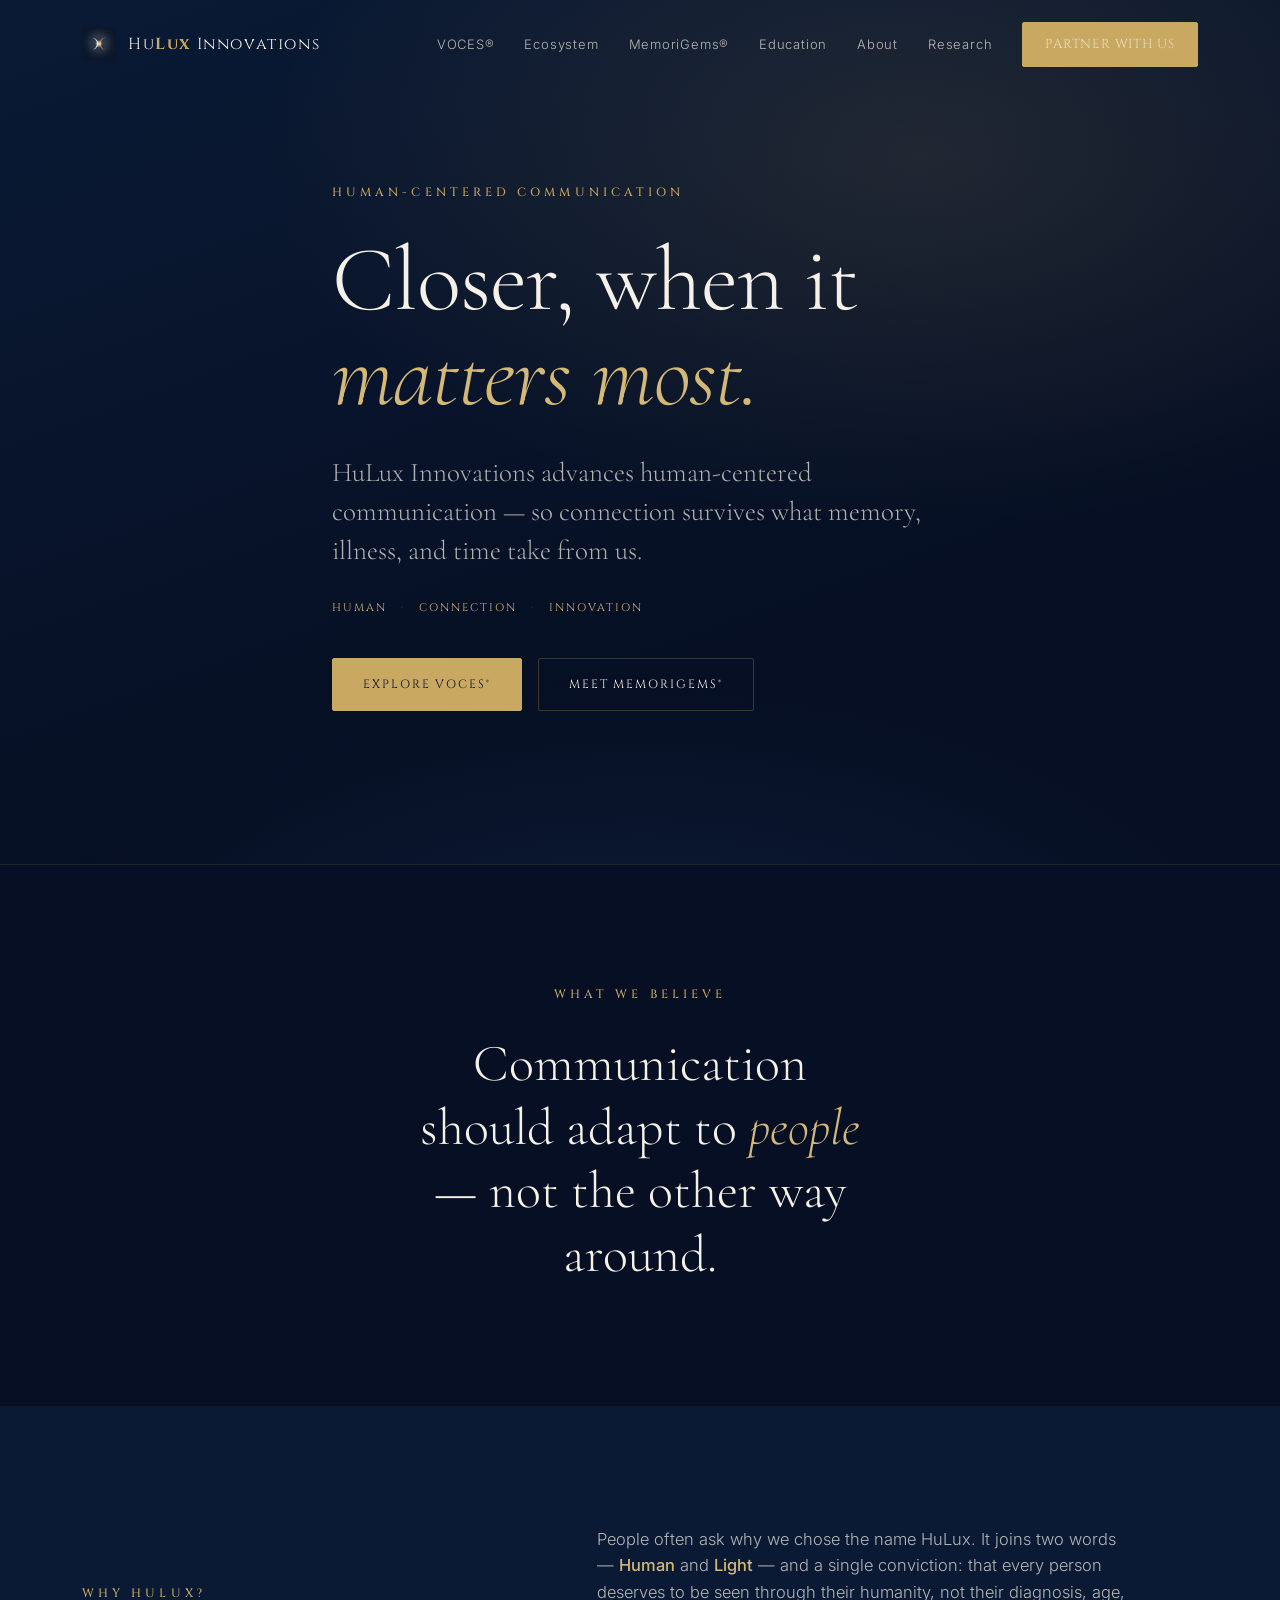
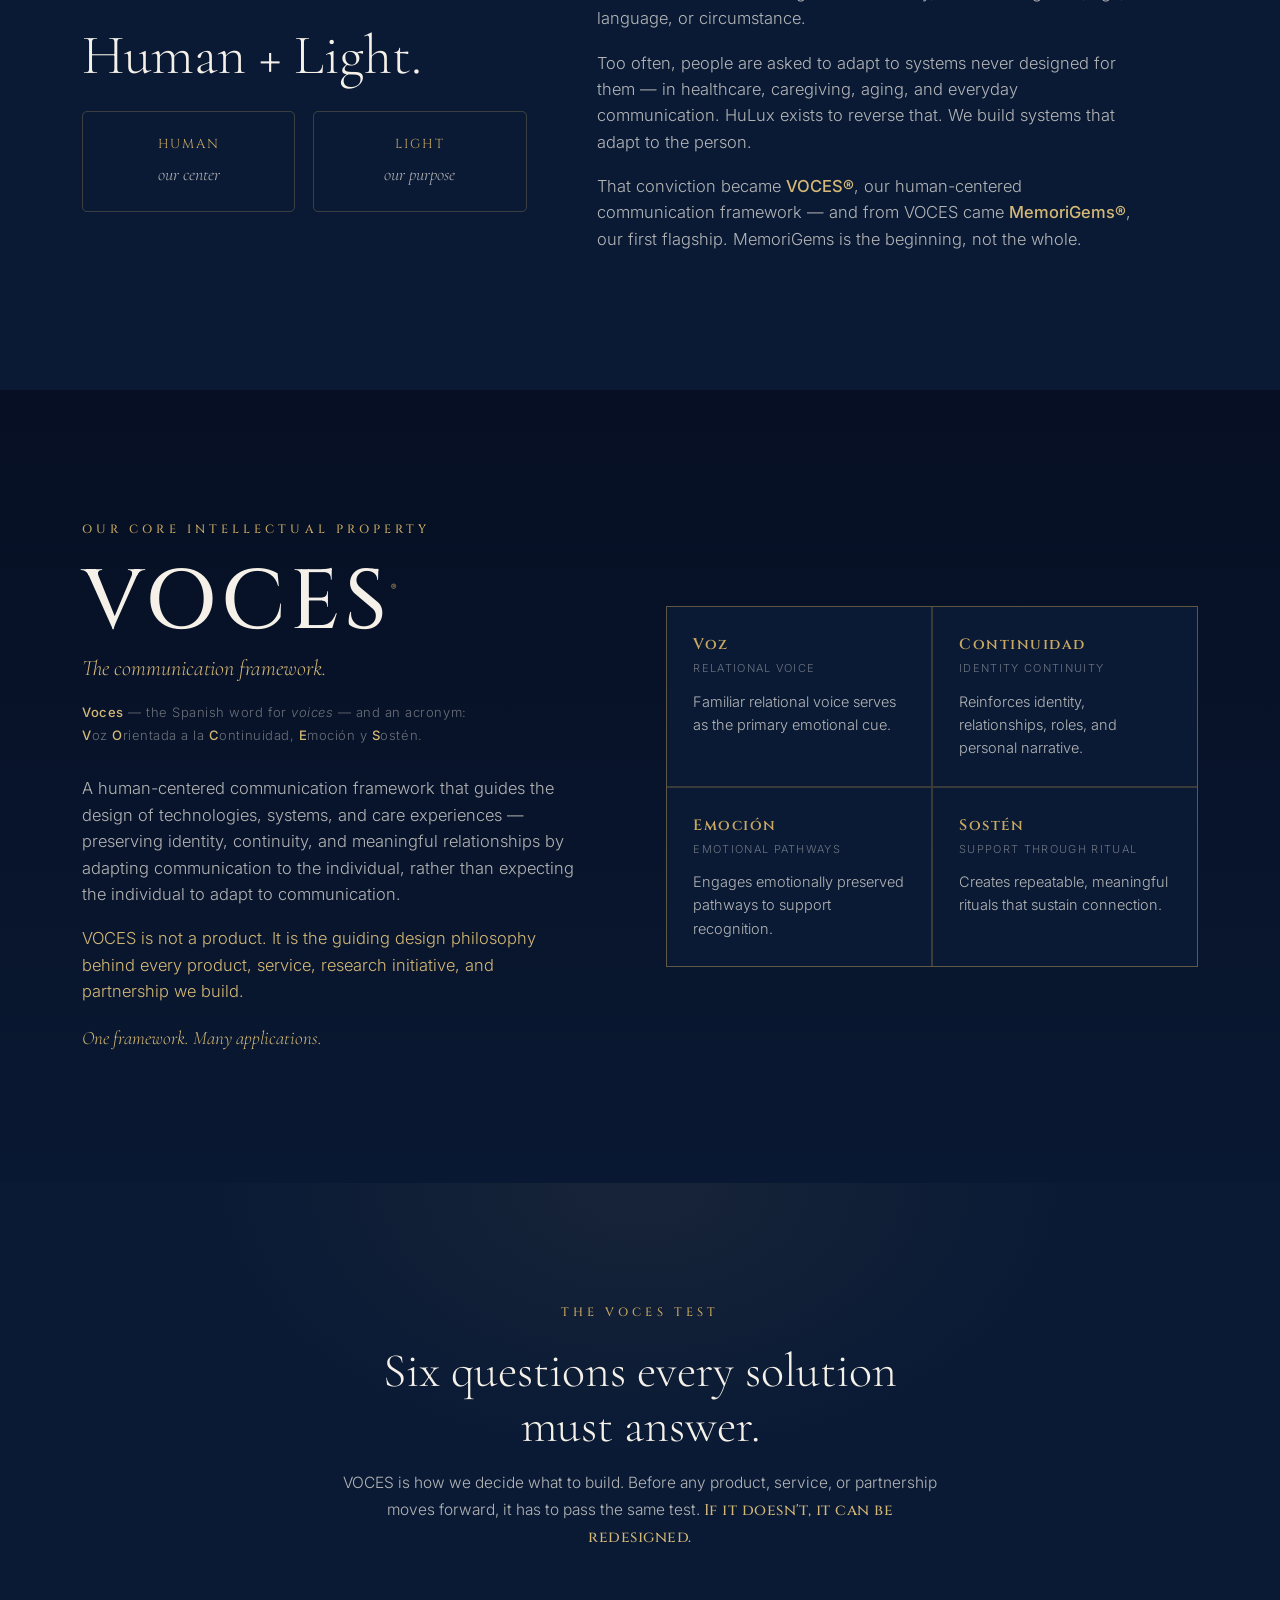
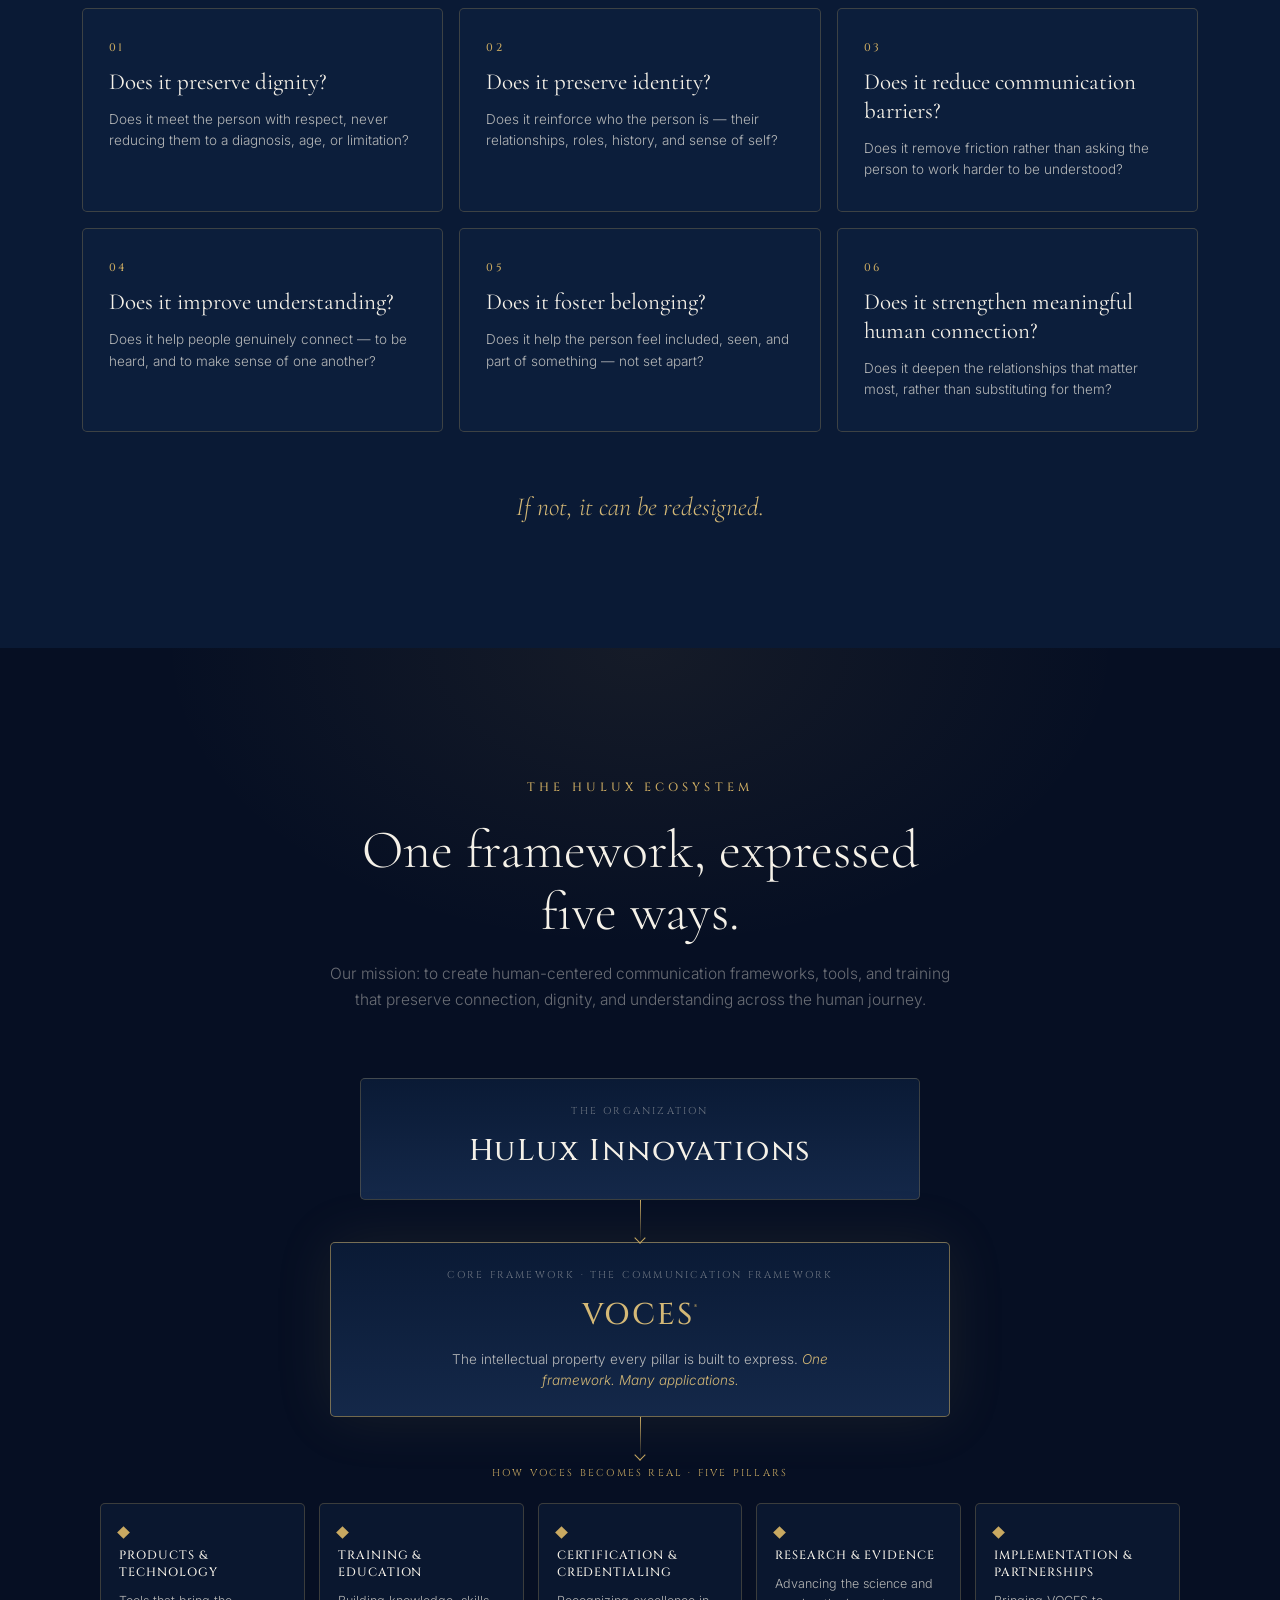
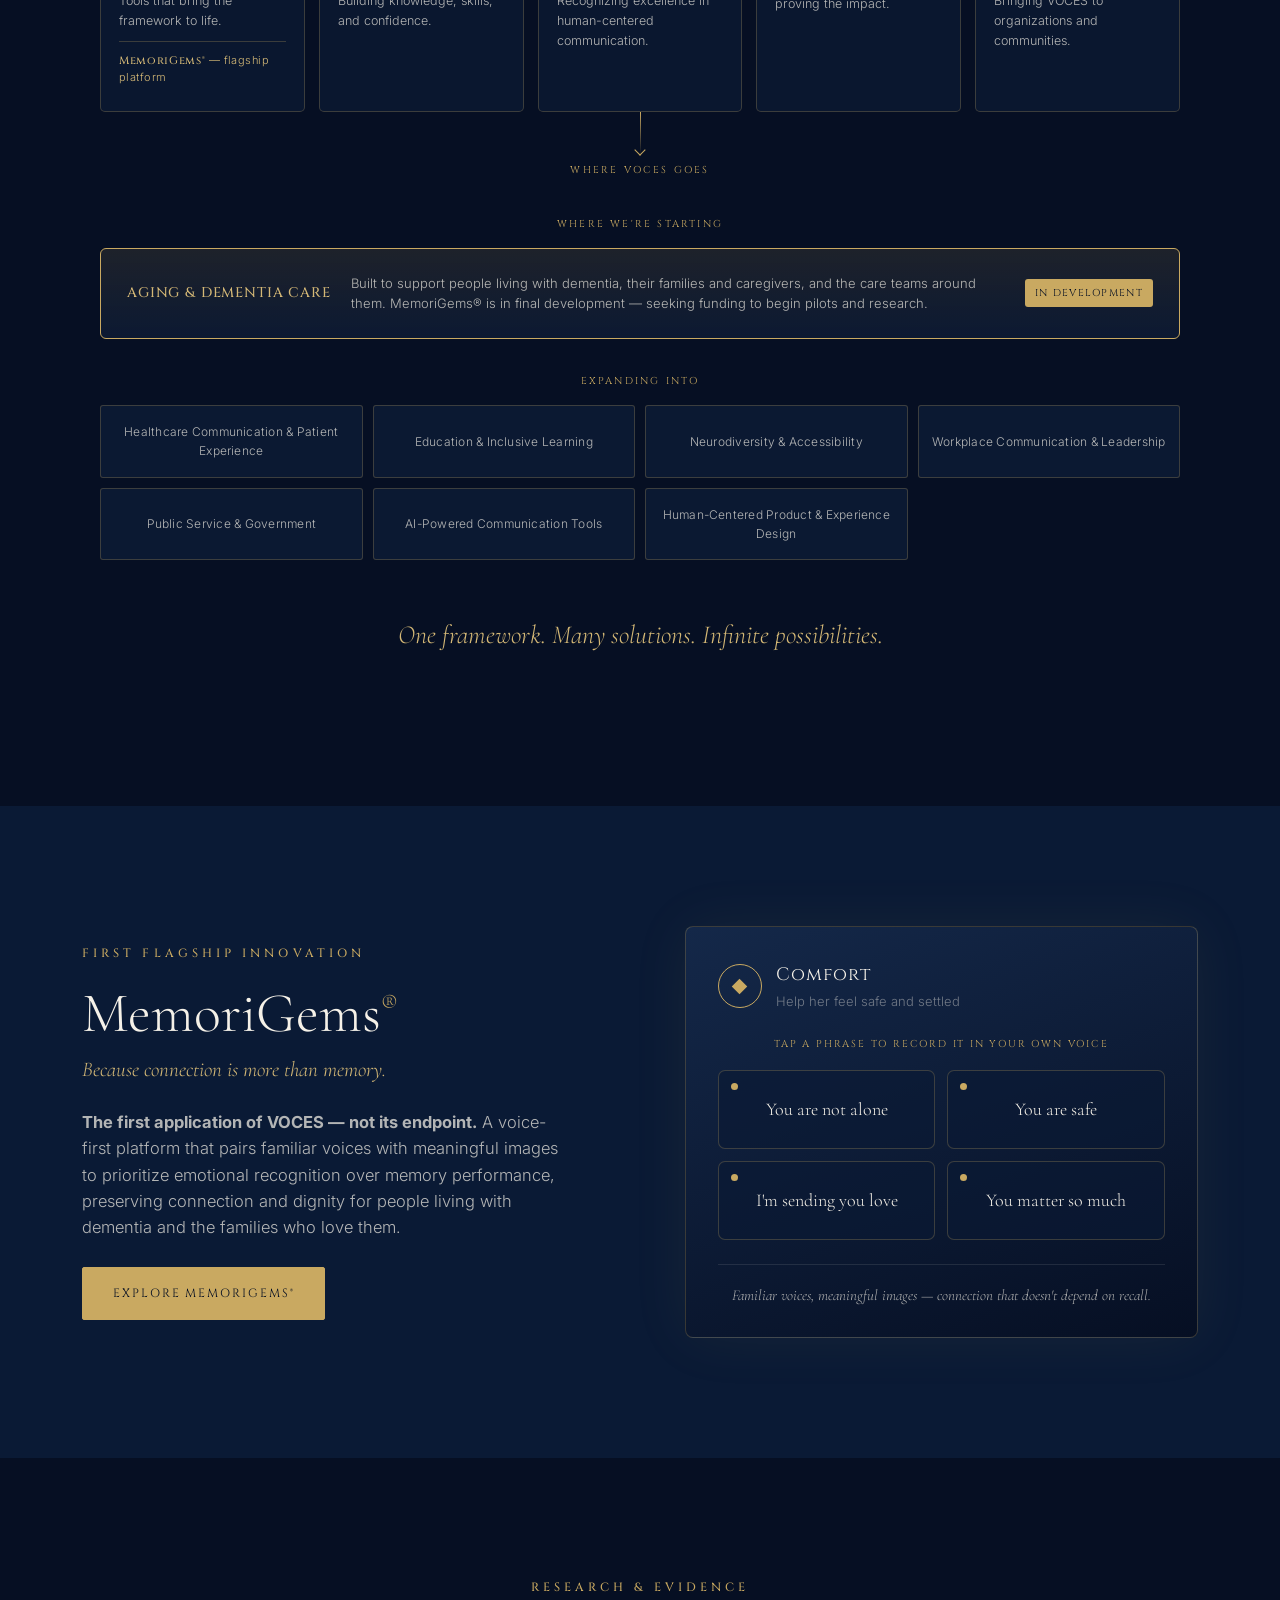
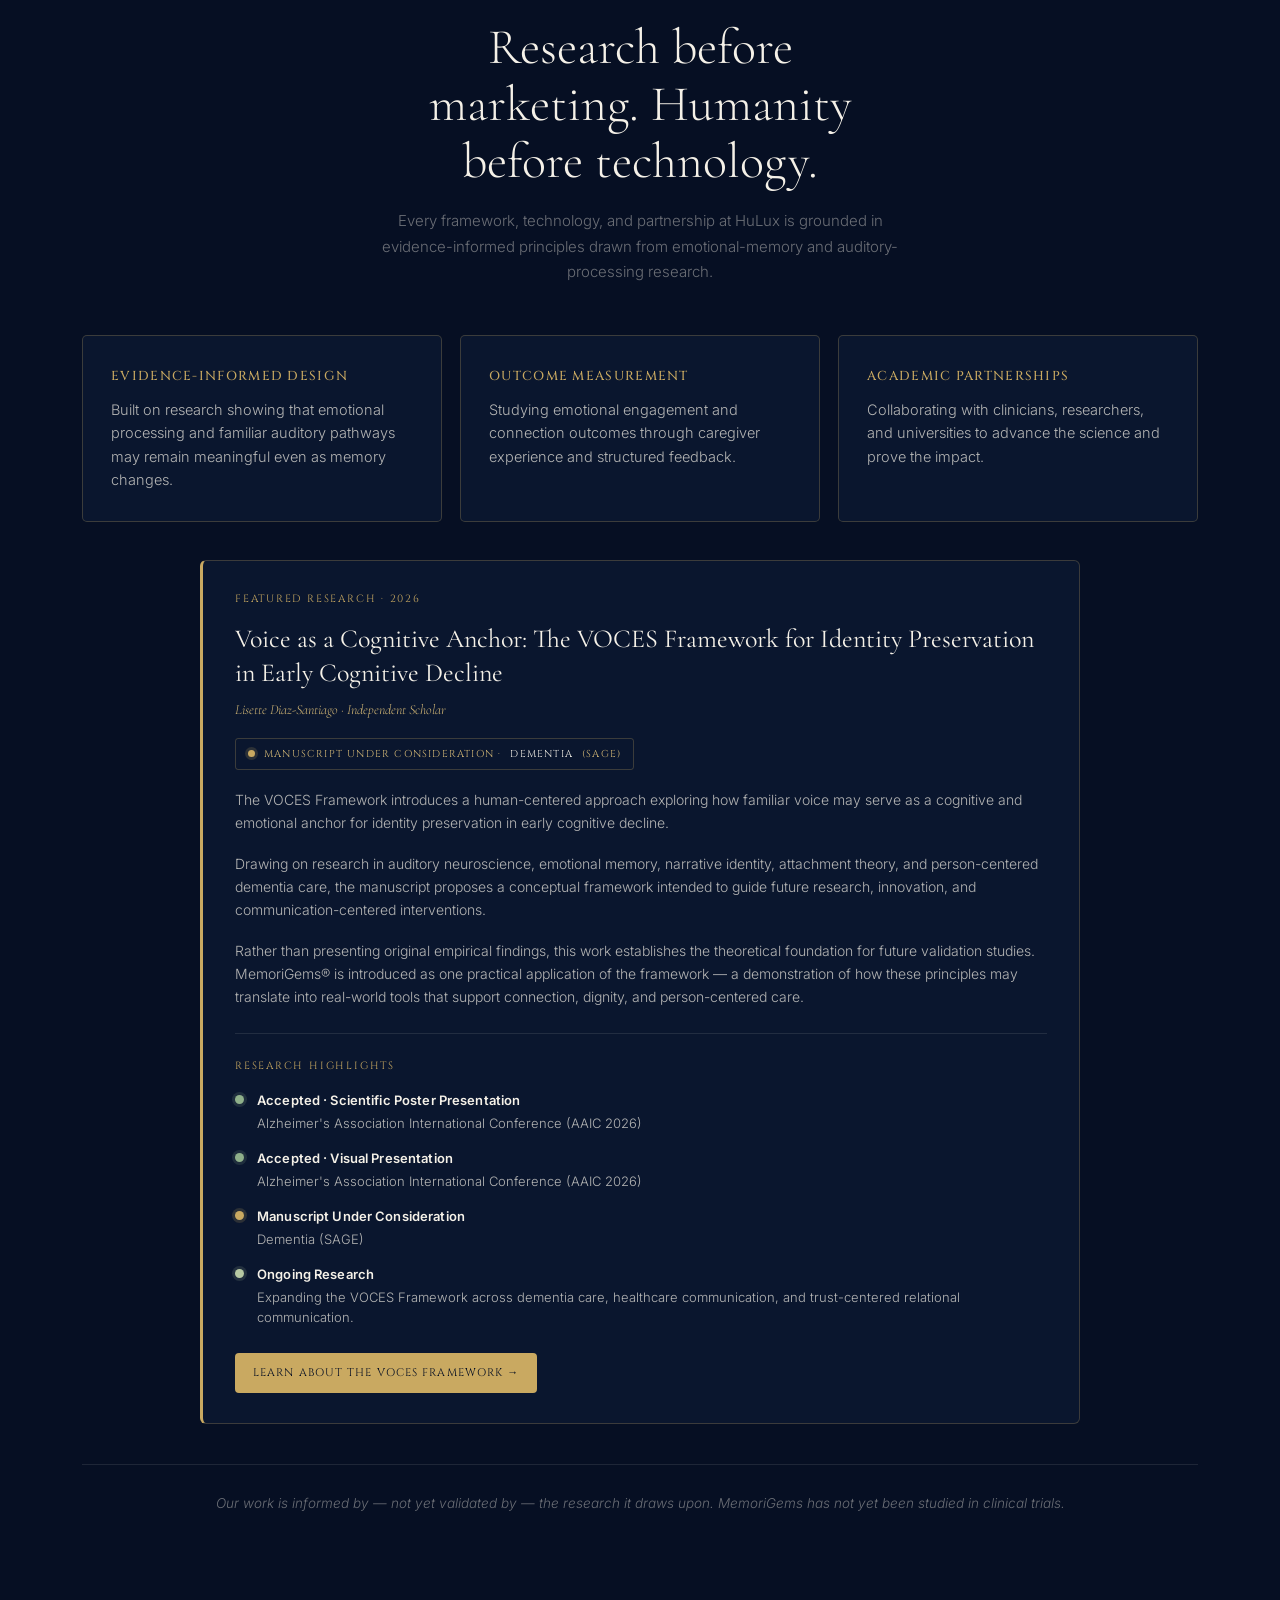
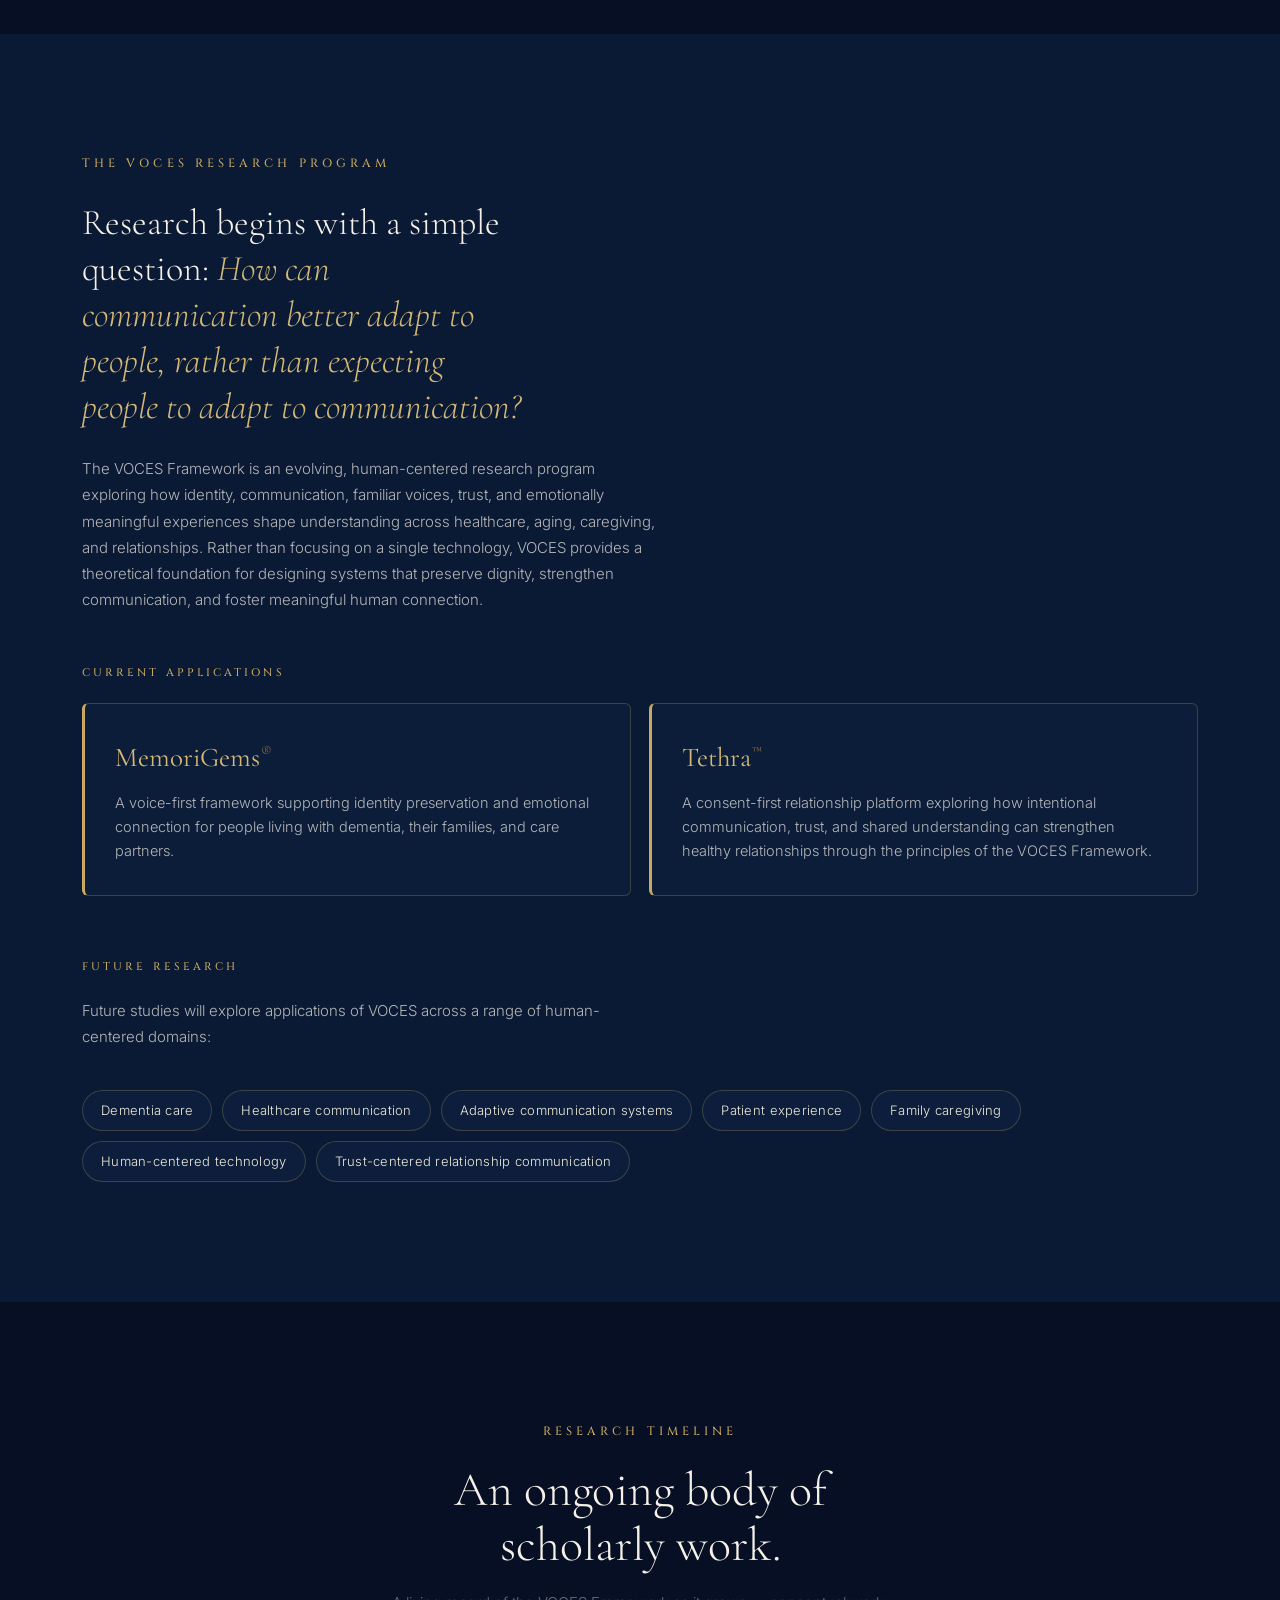
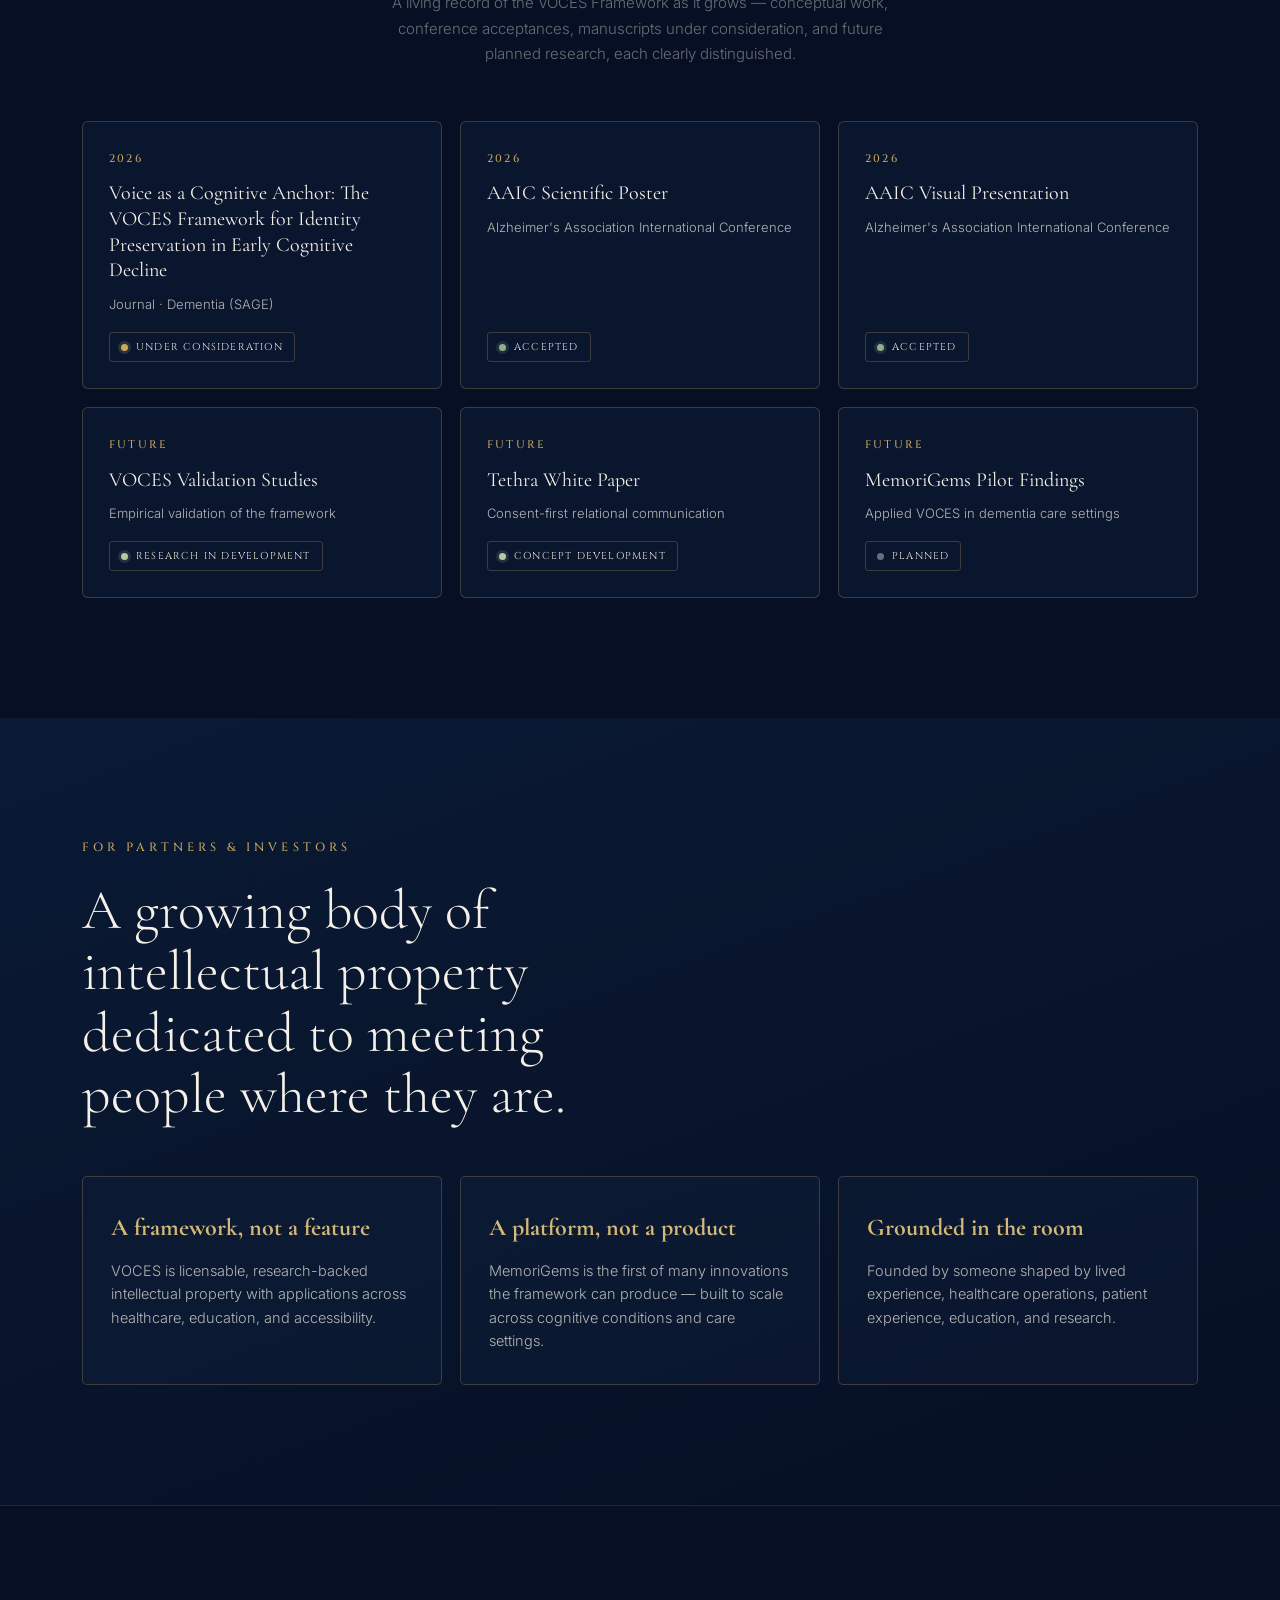
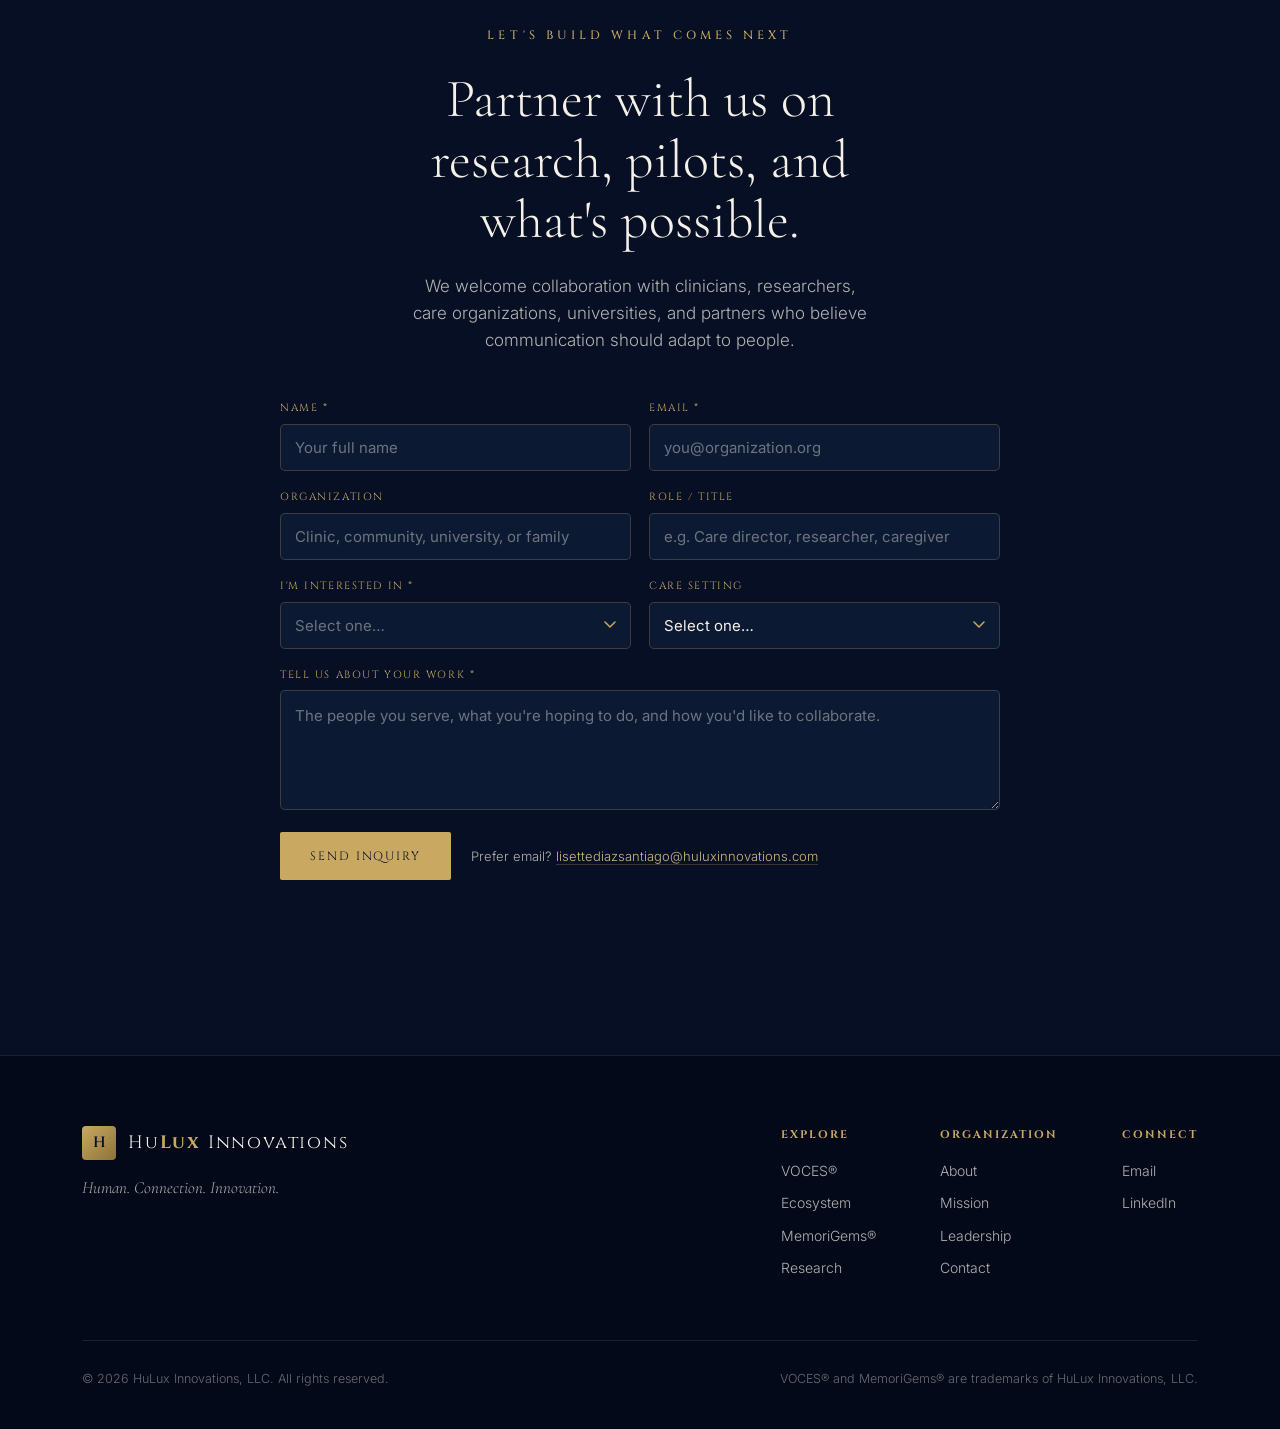
==== public/index.html @ 6e7e8678 "Update index.html" ====
<!DOCTYPE html>
<html lang="en">
<head>
<meta charset="UTF-8">
<meta name="viewport" content="width=device-width, initial-scale=1.0">
<title>HuLux Innovations — Human-Centered Communication</title>
<meta name="description" content="HuLux Innovations is a human-centered innovation company built on one belief: communication should adapt to people, not people to communication. VOCES® is the framework; MemoriGems® is the first application of it.">
<link rel="canonical" href="https://huluxinnovations.com/">
<link rel="icon" type="image/jpeg" href="assets/hulux-mark.jpg">
<meta property="og:type" content="website">
<meta property="og:site_name" content="HuLux Innovations">
<meta property="og:title" content="HuLux Innovations — Human-Centered Communication">
<meta property="og:description" content="A human-centered innovation company. Communication should adapt to people, not people to communication. VOCES® is the framework; MemoriGems® is the first application of it.">
<meta property="og:url" content="https://huluxinnovations.com/">
<meta property="og:image" content="https://huluxinnovations.com/assets/hulux-mark.jpg">
<link rel="preconnect" href="https://fonts.googleapis.com">
<link rel="preconnect" href="https://fonts.gstatic.com" crossorigin>
<link href="https://fonts.googleapis.com/css2?family=Cinzel:wght@400;500;600&family=Cormorant+Garamond:ital,wght@0,300;0,400;0,500;0,600;1,300;1,400&family=Inter:wght@300;400;500&display=swap" rel="stylesheet">
<link rel="stylesheet" href="styles.css">
<script type="application/ld+json">
{
  "@context":"https://schema.org","@type":"Organization","name":"HuLux Innovations",
  "url":"https://huluxinnovations.com/","logo":"https://huluxinnovations.com/assets/hulux-mark.jpg",
  "description":"A human-centered innovation company improving how people experience communication, care, technology, and human connection. Creator of the VOCES framework and MemoriGems.",
  "founder":{"@type":"Person","name":"Lisette Diaz Santiago","jobTitle":"Founder & CEO"},
  "sameAs":["https://www.linkedin.com/company/hulux-innovations/"]
}
</script>
</head>
<body>

<!-- NAV -->
<header class="nav">
  <div class="wrap">
    <a class="brand" href="index.html">
      <img src="assets/hulux-mark.jpg" alt="HuLux Innovations mark" onerror="this.outerHTML='<span class=&quot;bmark&quot;>H</span>'">
      <span class="btext">Hu<b>Lux</b> Innovations</span>
    </a>
    <nav class="nav-links">
      <a href="#voces">VOCES®</a>
      <a href="#ecosystem">Ecosystem</a>
      <a href="memorigems.html">MemoriGems®</a>
      <a href="education.html">Education</a>
      <a href="about.html">About</a>
      <a href="#research">Research</a>
      <a class="btn btn-primary" href="#contact">Partner with us</a>
    </nav>
    <button class="nav-toggle" aria-label="Open menu"><span></span><span></span><span></span></button>
  </div>
</header>
<nav class="mobile-menu">
  <a href="#voces">VOCES®</a>
  <a href="#ecosystem">Ecosystem</a>
  <a href="memorigems.html">MemoriGems®</a>
  <a href="education.html">Education</a>
  <a href="about.html">About</a>
  <a href="#research">Research</a>
  <a class="btn btn-primary" href="#contact">Partner with us</a>
</nav>

<!-- HERO -->
<section class="hero">
  <div class="wrap">
    <span class="eyebrow reveal">Human-Centered Communication</span>
    <h1 class="reveal">Closer, when it <em>matters most.</em></h1>
    <p class="lead reveal">HuLux Innovations advances human-centered communication — so connection survives what memory, illness, and time take from us.</p>
    <div class="pillars3 reveal">Human <span>·</span> Connection <span>·</span> Innovation</div>
    <div class="cta-row reveal">
      <a class="btn btn-primary" href="#voces">Explore VOCES®</a>
      <a class="btn btn-ghost" href="memorigems.html">Meet MemoriGems®</a>
    </div>
  </div>
</section>

<!-- BELIEF -->
<section class="belief">
  <div class="wrap">
    <span class="eyebrow reveal">What We Believe</span>
    <p class="reveal">Communication should adapt to <span>people</span> — not the other way around.</p>
  </div>
</section>

<!-- WHY HULUX -->
<section class="why">
  <div class="wrap">
    <div class="grid">
      <div class="reveal">
        <span class="eyebrow">Why HuLux?</span>
        <h2>Human + Light.</h2>
        <div class="humanlight">
          <div class="hl"><div class="w">Human</div><div class="m">our center</div></div>
          <div class="hl"><div class="w">Light</div><div class="m">our purpose</div></div>
        </div>
      </div>
      <div class="reveal">
        <p>People often ask why we chose the name HuLux. It joins two words — <b>Human</b> and <b>Light</b> — and a single conviction: that every person deserves to be seen through their humanity, not their diagnosis, age, language, or circumstance.</p>
        <p>Too often, people are asked to adapt to systems never designed for them — in healthcare, caregiving, aging, and everyday communication. HuLux exists to reverse that. We build systems that adapt to the person.</p>
        <p>That conviction became <b>VOCES®</b>, our human-centered communication framework — and from VOCES came <b>MemoriGems®</b>, our first flagship. MemoriGems is the beginning, not the whole.</p>
      </div>
    </div>
  </div>
</section>

<!-- VOCES -->
<section class="voces" id="voces">
  <div class="wrap">
    <div class="grid">
      <div>
        <span class="eyebrow reveal">Our Core Intellectual Property</span>
        <h2 class="reveal">VOCES<sup>®</sup></h2>
        <p class="sub reveal">The communication framework.</p>
        <p class="mean reveal"><b>Voces</b> — the Spanish word for <i>voices</i> — and an acronym:<br><b>V</b>oz <b>O</b>rientada a la <b>C</b>ontinuidad, <b>E</b>moción y <b>S</b>ostén.</p>
        <p class="body reveal">A human-centered communication framework that guides the design of technologies, systems, and care experiences — preserving identity, continuity, and meaningful relationships by adapting communication to the individual, rather than expecting the individual to adapt to communication.</p>
        <p class="body reveal" style="color:var(--gold-warm)">VOCES is not a product. It is the guiding design philosophy behind every product, service, research initiative, and partnership we build.</p>
        <p class="tag reveal">One framework. Many applications.</p>
      </div>
      <div class="pillars reveal">
        <div class="pillar"><div class="es">Voz</div><div class="en">Relational Voice</div><p>Familiar relational voice serves as the primary emotional cue.</p></div>
        <div class="pillar"><div class="es">Continuidad</div><div class="en">Identity Continuity</div><p>Reinforces identity, relationships, roles, and personal narrative.</p></div>
        <div class="pillar"><div class="es">Emoción</div><div class="en">Emotional Pathways</div><p>Engages emotionally preserved pathways to support recognition.</p></div>
        <div class="pillar"><div class="es">Sostén</div><div class="en">Support Through Ritual</div><p>Creates repeatable, meaningful rituals that sustain connection.</p></div>
      </div>
    </div>
  </div>
</section>

<!-- VOCES TEST -->
<section class="vtest">
  <div class="wrap">
    <span class="eyebrow reveal">The VOCES Test</span>
    <h2 class="reveal">Six questions every solution must answer.</h2>
    <p class="intro reveal">VOCES is how we decide what to build. Before any product, service, or partnership moves forward, it has to pass the same test. <b>If it doesn't, it can be redesigned.</b></p>
    <div class="vtest-grid">
      <div class="vtest-card reveal"><span class="q">01</span><h3>Does it preserve dignity?</h3><p>Does it meet the person with respect, never reducing them to a diagnosis, age, or limitation?</p></div>
      <div class="vtest-card reveal"><span class="q">02</span><h3>Does it preserve identity?</h3><p>Does it reinforce who the person is — their relationships, roles, history, and sense of self?</p></div>
      <div class="vtest-card reveal"><span class="q">03</span><h3>Does it reduce communication barriers?</h3><p>Does it remove friction rather than asking the person to work harder to be understood?</p></div>
      <div class="vtest-card reveal"><span class="q">04</span><h3>Does it improve understanding?</h3><p>Does it help people genuinely connect — to be heard, and to make sense of one another?</p></div>
      <div class="vtest-card reveal"><span class="q">05</span><h3>Does it foster belonging?</h3><p>Does it help the person feel included, seen, and part of something — not set apart?</p></div>
      <div class="vtest-card reveal"><span class="q">06</span><h3>Does it strengthen meaningful human connection?</h3><p>Does it deepen the relationships that matter most, rather than substituting for them?</p></div>
    </div>
    <div class="vtest-foot reveal">If not, it can be redesigned.</div>
  </div>
</section>

<!-- ECOSYSTEM -->
<section class="eco" id="ecosystem">
  <div class="wrap">
    <div class="head">
      <span class="eyebrow reveal">The HuLux Ecosystem</span>
      <h2 class="reveal">One framework, expressed five ways.</h2>
      <p class="mission reveal">Our mission: to create human-centered communication frameworks, tools, and training that preserve connection, dignity, and understanding across the human journey.</p>
    </div>
    <div class="flow">
      <div class="node org reveal"><span class="kicker">The Organization</span><span class="name">HuLux Innovations</span></div>
      <div class="connector reveal"></div>
      <div class="node framework reveal">
        <span class="kicker">Core Framework · The Communication Framework</span>
        <span class="name">VOCES<sup>®</sup></span>
        <p class="desc">The intellectual property every pillar is built to express. <i>One framework. Many applications.</i></p>
      </div>
      <div class="connector reveal"></div>
      <div class="branch-label reveal">How VOCES becomes real · five pillars</div>
      <div class="pillars5 reveal">
        <div class="pcard"><div class="diamond"></div><h3>Products &amp; Technology</h3><p>Tools that bring the framework to life.</p><div class="flag"><b>MemoriGems®</b> — flagship platform</div></div>
        <div class="pcard"><div class="diamond"></div><h3>Training &amp; Education</h3><p>Building knowledge, skills, and confidence.</p></div>
        <div class="pcard"><div class="diamond"></div><h3>Certification &amp; Credentialing</h3><p>Recognizing excellence in human-centered communication.</p></div>
        <div class="pcard"><div class="diamond"></div><h3>Research &amp; Evidence</h3><p>Advancing the science and proving the impact.</p></div>
        <div class="pcard"><div class="diamond"></div><h3>Implementation &amp; Partnerships</h3><p>Bringing VOCES to organizations and communities.</p></div>
      </div>
      <div class="connector reveal"></div>
      <div class="reach reveal">
        <div class="branch-label">Where VOCES goes</div>
        <div class="reach-band">
          <div class="branch-label">Where we're starting</div>
          <div class="reach-active">
            <span class="ra-name">Aging &amp; Dementia Care</span>
            <span class="ra-people">Built to support people living with dementia, their families and caregivers, and the care teams around them. MemoriGems® is in final development — seeking funding to begin pilots and research.</span>
            <span class="ra-tag">In development</span>
          </div>
        </div>
        <div class="reach-band">
          <div class="branch-label">Expanding into</div>
          <div class="reach-chips">
            <div class="chip">Healthcare Communication &amp; Patient Experience</div>
            <div class="chip">Education &amp; Inclusive Learning</div>
            <div class="chip">Neurodiversity &amp; Accessibility</div>
            <div class="chip">Workplace Communication &amp; Leadership</div>
            <div class="chip">Public Service &amp; Government</div>
            <div class="chip">AI-Powered Communication Tools</div>
            <div class="chip">Human-Centered Product &amp; Experience Design</div>
          </div>
        </div>
      </div>
      <div class="eco-foot reveal">One framework. Many solutions. Infinite possibilities.</div>
    </div>
  </div>
</section>

<!-- FLAGSHIP -->
<section class="flagship">
  <div class="wrap">
    <div class="grid">
      <div class="reveal">
        <span class="eyebrow">First Flagship Innovation</span>
        <h2>MemoriGems<sup style="font-size:.4em;color:var(--gold)">®</sup></h2>
        <p class="tagline">Because connection is more than memory.</p>
        <p><b>The first application of VOCES — not its endpoint.</b> A voice-first platform that pairs familiar voices with meaningful images to prioritize emotional recognition over memory performance, preserving connection and dignity for people living with dementia and the families who love them.</p>
        <div class="cta-row"><a class="btn btn-primary" href="memorigems.html">Explore MemoriGems®</a></div>
      </div>
      <div class="gem-card reveal" role="img" aria-label="A MemoriGems voice card titled Comfort, with tappable phrases to record in your own voice.">
        <div class="gem-top">
          <span class="gem-icon"></span>
          <div>
            <div class="gem-title">Comfort</div>
            <div class="gem-sub">Help her feel safe and settled</div>
          </div>
        </div>
        <div class="gem-label">Tap a phrase to record it in your own voice</div>
        <div class="gem-grid">
          <span class="phrase"><span class="rec"></span>You are not alone</span>
          <span class="phrase"><span class="rec"></span>You are safe</span>
          <span class="phrase"><span class="rec"></span>I'm sending you love</span>
          <span class="phrase"><span class="rec"></span>You matter so much</span>
        </div>
        <div class="gem-foot">Familiar voices, meaningful images — connection that doesn't depend on recall.</div>
      </div>
    </div>
  </div>
</section>

<!-- RESEARCH -->
<section class="research" id="research">
  <div class="wrap">
    <span class="eyebrow reveal">Research &amp; Evidence</span>
    <h2 class="reveal">Research before marketing. Humanity before technology.</h2>
    <p class="note reveal">Every framework, technology, and partnership at HuLux is grounded in evidence-informed principles drawn from emotional-memory and auditory-processing research.</p>
    <div class="r-grid">
      <div class="r-card reveal"><h3>Evidence-Informed Design</h3><p>Built on research showing that emotional processing and familiar auditory pathways may remain meaningful even as memory changes.</p></div>
      <div class="r-card reveal"><h3>Outcome Measurement</h3><p>Studying emotional engagement and connection outcomes through caregiver experience and structured feedback.</p></div>
      <div class="r-card reveal"><h3>Academic Partnerships</h3><p>Collaborating with clinicians, researchers, and universities to advance the science and prove the impact.</p></div>
    </div>
    <div class="pub reveal">
      <span class="pub-eyebrow">Featured Research · 2026</span>
      <h3>Voice as a Cognitive Anchor: The VOCES Framework for Identity Preservation in Early Cognitive Decline</h3>
      <div class="meta">Lisette Diaz-Santiago · Independent Scholar</div>
      <div class="pub-status st-review"><span class="dot"></span>Manuscript Under Consideration · <em style="font-style:normal;color:var(--cream)">Dementia</em> (SAGE)</div>
      <p>The VOCES Framework introduces a human-centered approach exploring how familiar voice may serve as a cognitive and emotional anchor for identity preservation in early cognitive decline.</p>
      <p>Drawing on research in auditory neuroscience, emotional memory, narrative identity, attachment theory, and person-centered dementia care, the manuscript proposes a conceptual framework intended to guide future research, innovation, and communication-centered interventions.</p>
      <p>Rather than presenting original empirical findings, this work establishes the theoretical foundation for future validation studies. MemoriGems® is introduced as one practical application of the framework — a demonstration of how these principles may translate into real-world tools that support connection, dignity, and person-centered care.</p>

      <div class="highlights">
        <span class="hl-title">Research Highlights</span>
        <ul class="hl-list">
          <li class="hl-item st-done"><span class="hl-mark"></span><div><strong>Accepted · Scientific Poster Presentation</strong><span>Alzheimer's Association International Conference (AAIC 2026)</span></div></li>
          <li class="hl-item st-done"><span class="hl-mark"></span><div><strong>Accepted · Visual Presentation</strong><span>Alzheimer's Association International Conference (AAIC 2026)</span></div></li>
          <li class="hl-item st-review"><span class="hl-mark"></span><div><strong>Manuscript Under Consideration</strong><span>Dementia (SAGE)</span></div></li>
          <li class="hl-item st-grow"><span class="hl-mark"></span><div><strong>Ongoing Research</strong><span>Expanding the VOCES Framework across dementia care, healthcare communication, and trust-centered relational communication.</span></div></li>
        </ul>
      </div>

      <a class="pub-link" href="#voces-program">Learn about the VOCES Framework →</a>
    </div>
    <p class="honesty reveal">Our work is informed by — not yet validated by — the research it draws upon. MemoriGems has not yet been studied in clinical trials.</p>
  </div>
</section>

<!-- VOCES RESEARCH PROGRAM -->
<section class="program" id="voces-program">
  <div class="wrap">
    <span class="eyebrow reveal">The VOCES Research Program</span>
    <p class="program-q reveal">Research begins with a simple question: <em>How can communication better adapt to people, rather than expecting people to adapt to communication?</em></p>
    <p class="program-lede reveal">The VOCES Framework is an evolving, human-centered research program exploring how identity, communication, familiar voices, trust, and emotionally meaningful experiences shape understanding across healthcare, aging, caregiving, and relationships. Rather than focusing on a single technology, VOCES provides a theoretical foundation for designing systems that preserve dignity, strengthen communication, and foster meaningful human connection.</p>

    <span class="sub-eyebrow reveal">Current Applications</span>
    <div class="app-grid">
      <div class="app-card reveal">
        <h3>MemoriGems<span class="reg">®</span></h3>
        <p>A voice-first framework supporting identity preservation and emotional connection for people living with dementia, their families, and care partners.</p>
      </div>
      <div class="app-card reveal">
        <h3>Tethra<span class="reg">™</span></h3>
        <p>A consent-first relationship platform exploring how intentional communication, trust, and shared understanding can strengthen healthy relationships through the principles of the VOCES Framework.</p>
      </div>
    </div>

    <span class="sub-eyebrow reveal">Future Research</span>
    <p class="program-lede reveal">Future studies will explore applications of VOCES across a range of human-centered domains:</p>
    <ul class="tag-list reveal">
      <li>Dementia care</li>
      <li>Healthcare communication</li>
      <li>Adaptive communication systems</li>
      <li>Patient experience</li>
      <li>Family caregiving</li>
      <li>Human-centered technology</li>
      <li>Trust-centered relationship communication</li>
    </ul>
  </div>
</section>

<!-- RESEARCH TIMELINE -->
<section class="timeline" id="timeline">
  <div class="wrap">
    <span class="eyebrow reveal">Research Timeline</span>
    <h2 class="reveal">An ongoing body of scholarly work.</h2>
    <p class="note reveal">A living record of the VOCES Framework as it grows — conceptual work, conference acceptances, manuscripts under consideration, and future planned research, each clearly distinguished.</p>
    <div class="tl-grid">
      <div class="tl-card reveal">
        <span class="tl-year">2026</span>
        <h3>Voice as a Cognitive Anchor: The VOCES Framework for Identity Preservation in Early Cognitive Decline</h3>
        <div class="tl-meta">Journal · Dementia (SAGE)</div>
        <div class="tl-status st-review"><span class="tl-dot"></span>Under Consideration</div>
      </div>
      <div class="tl-card reveal">
        <span class="tl-year">2026</span>
        <h3>AAIC Scientific Poster</h3>
        <div class="tl-meta">Alzheimer's Association International Conference</div>
        <div class="tl-status st-done"><span class="tl-dot"></span>Accepted</div>
      </div>
      <div class="tl-card reveal">
        <span class="tl-year">2026</span>
        <h3>AAIC Visual Presentation</h3>
        <div class="tl-meta">Alzheimer's Association International Conference</div>
        <div class="tl-status st-done"><span class="tl-dot"></span>Accepted</div>
      </div>
      <div class="tl-card reveal">
        <span class="tl-year">Future</span>
        <h3>VOCES Validation Studies</h3>
        <div class="tl-meta">Empirical validation of the framework</div>
        <div class="tl-status st-grow"><span class="tl-dot"></span>Research in Development</div>
      </div>
      <div class="tl-card reveal">
        <span class="tl-year">Future</span>
        <h3>Tethra White Paper</h3>
        <div class="tl-meta">Consent-first relational communication</div>
        <div class="tl-status st-grow"><span class="tl-dot"></span>Concept Development</div>
      </div>
      <div class="tl-card reveal">
        <span class="tl-year">Future</span>
        <h3>MemoriGems Pilot Findings</h3>
        <div class="tl-meta">Applied VOCES in dementia care settings</div>
        <div class="tl-status st-plan"><span class="tl-dot"></span>Planned</div>
      </div>
    </div>
  </div>
</section>

<!-- PARTNERS -->
<section class="partners">
  <div class="wrap">
    <span class="eyebrow reveal">For Partners &amp; Investors</span>
    <h2 class="reveal">A growing body of intellectual property dedicated to meeting people where they are.</h2>
    <div class="p-grid">
      <div class="p-card reveal"><h3>A framework, not a feature</h3><p>VOCES is licensable, research-backed intellectual property with applications across healthcare, education, and accessibility.</p></div>
      <div class="p-card reveal"><h3>A platform, not a product</h3><p>MemoriGems is the first of many innovations the framework can produce — built to scale across cognitive conditions and care settings.</p></div>
      <div class="p-card reveal"><h3>Grounded in the room</h3><p>Founded by someone shaped by lived experience, healthcare operations, patient experience, education, and research.</p></div>
    </div>
  </div>
</section>

<!-- CONTACT -->
<section class="contact" id="contact">
  <div class="wrap">
    <span class="eyebrow reveal">Let's Build What Comes Next</span>
    <h2 class="reveal">Partner with us on research, pilots, and what's possible.</h2>
    <p class="reveal">We welcome collaboration with clinicians, researchers, care organizations, universities, and partners who believe communication should adapt to people.</p>
    <form class="intake reveal" action="https://formspree.io/f/xdardwky" method="POST">
      <input type="hidden" name="_subject" value="New partner / pilot inquiry — HuLux Innovations">
      <div class="row2">
        <div class="field"><label for="f-name">Name <span class="req">*</span></label><input id="f-name" name="name" type="text" required placeholder="Your full name"></div>
        <div class="field"><label for="f-email">Email <span class="req">*</span></label><input id="f-email" name="email" type="email" required placeholder="you@organization.org"></div>
      </div>
      <div class="row2">
        <div class="field"><label for="f-org">Organization</label><input id="f-org" name="organization" type="text" placeholder="Clinic, community, university, or family"></div>
        <div class="field"><label for="f-role">Role / title</label><input id="f-role" name="role" type="text" placeholder="e.g. Care director, researcher, caregiver"></div>
      </div>
      <div class="row2">
        <div class="field"><label for="f-interest">I'm interested in <span class="req">*</span></label>
          <select id="f-interest" name="interest" required>
            <option value="" disabled selected>Select one…</option>
            <option>Piloting MemoriGems®</option>
            <option>Research collaboration</option>
            <option>VOCES® partnership or licensing</option>
            <option>Investment</option>
            <option>Something else</option>
          </select>
        </div>
        <div class="field"><label for="f-setting">Care setting</label>
          <select id="f-setting" name="setting">
            <option value="" disabled selected>Select one…</option>
            <option>Family or home</option>
            <option>Healthcare or clinical</option>
            <option>Memory-care community</option>
            <option>University or research</option>
            <option>Other</option>
          </select>
        </div>
      </div>
      <div class="field"><label for="f-msg">Tell us about your work <span class="req">*</span></label><textarea id="f-msg" name="message" required placeholder="The people you serve, what you're hoping to do, and how you'd like to collaborate."></textarea></div>
      <input class="hp" type="text" name="_gotcha" tabindex="-1" autocomplete="off" aria-hidden="true">
      <div class="actions">
        <button class="btn btn-primary" type="submit">Send inquiry</button>
        <span class="alt">Prefer email? <a href="mailto:lisettediazsantiago@huluxinnovations.com?subject=Partner%20%2F%20Pilot%20Inquiry">lisettediazsantiago@huluxinnovations.com</a></span>
      </div>
      <p class="form-status" role="status" aria-live="polite"></p>
    </form>
    <div class="intake-done">
      <h3>Thank you — we've got it.</h3>
      <p>Your inquiry is on its way to the HuLux team. We read every message personally and will be in touch soon.</p>
    </div>
  </div>
</section>

<!-- FOOTER -->
<footer class="footer">
  <div class="wrap">
    <div class="top">
      <div>
        <a class="brand" href="index.html"><span class="bmark">H</span><span class="btext">Hu<b>Lux</b> Innovations</span></a>
        <p class="tagline">Human. Connection. Innovation.</p>
      </div>
      <div class="cols">
        <div class="col"><h4>Explore</h4><a href="#voces">VOCES®</a><a href="#ecosystem">Ecosystem</a><a href="memorigems.html">MemoriGems®</a><a href="#research">Research</a></div>
        <div class="col"><h4>Organization</h4><a href="about.html">About</a><a href="about.html#mission">Mission</a><a href="about.html#leadership">Leadership</a><a href="#contact">Contact</a></div>
        <div class="col"><h4>Connect</h4><a href="mailto:lisettediazsantiago@huluxinnovations.com">Email</a><a href="https://www.linkedin.com/company/hulux-innovations/" target="_blank" rel="noopener">LinkedIn</a></div>
      </div>
    </div>
    <div class="bottom">
      <span>© 2026 HuLux Innovations, LLC. All rights reserved.</span>
      <span>VOCES® and MemoriGems® are trademarks of HuLux Innovations, LLC.</span>
    </div>
  </div>
</footer>

<script src="script.js"></script>
</body>
</html>
---- public/styles.css ----
/* ============================================================
   HuLux Innovations — shared design system
   Navy / Gold / Cream · Cinzel · Cormorant Garamond · Inter
   ============================================================ */
:root{
  --navy:#0A1A35; --navy-deep:#060F23; --navy-soft:#142849;
  --gold:#C9A961; --gold-warm:#D4B876; --gold-deep:#8C7339;
  --cream:#F5F1E8; --cream-soft:#EFEAD9;
  --cream-muted:rgba(245,241,232,.72);
  --cream-faint:rgba(245,241,232,.42);
  --line:rgba(201,169,97,.26);
  --line-soft:rgba(245,241,232,.1);
  --serif:'Cormorant Garamond','Times New Roman',serif;
  --display:'Cinzel','Trajan Pro',serif;
  --sans:'Inter',system-ui,sans-serif;
  --maxw:1180px;
}
*{margin:0;padding:0;box-sizing:border-box}
html{scroll-behavior:smooth;scroll-padding-top:90px}
body{
  background:var(--navy-deep);color:var(--cream);
  font-family:var(--sans);font-weight:300;line-height:1.6;
  -webkit-font-smoothing:antialiased;overflow-x:hidden;
}
img{max-width:100%;display:block}
a{color:inherit;text-decoration:none}

.wrap{max-width:var(--maxw);margin:0 auto;padding:0 32px}
.eyebrow{font-family:var(--display);font-size:12px;font-weight:500;letter-spacing:.34em;text-transform:uppercase;color:var(--gold)}
.section{padding:120px 0}

/* ---------- buttons ---------- */
.btn{font-family:var(--display);font-size:12px;letter-spacing:.16em;text-transform:uppercase;
  padding:16px 30px;border-radius:2px;cursor:pointer;display:inline-block;transition:all .25s ease}
.btn-primary{background:var(--gold);color:var(--navy-deep);border:1px solid var(--gold)}
.btn-primary:hover{background:var(--gold-warm);transform:translateY(-2px)}
.btn-ghost{background:transparent;color:var(--cream);border:1px solid var(--line)}
.btn-ghost:hover{border-color:var(--gold);color:var(--gold-warm)}
.cta-row{display:flex;gap:16px;flex-wrap:wrap}

/* ---------- nav ---------- */
.nav{position:fixed;top:0;left:0;right:0;z-index:40;transition:background .3s ease,border-color .3s ease,padding .3s ease;
  border-bottom:1px solid transparent;padding:22px 0}
.nav.scrolled{background:rgba(6,15,35,.92);backdrop-filter:blur(12px);border-bottom-color:var(--line-soft);padding:14px 0}
.nav .wrap{display:flex;align-items:center;justify-content:space-between;gap:24px}
.brand{display:flex;align-items:center;gap:12px}
.brand img{width:34px;height:34px;border-radius:4px;object-fit:cover}
.brand .bmark{width:34px;height:34px;border-radius:4px;background:linear-gradient(135deg,var(--gold),var(--gold-deep));display:flex;align-items:center;justify-content:center;font-family:var(--display);font-weight:600;color:var(--navy-deep);font-size:15px}
.brand .btext{font-family:var(--display);font-size:16px;letter-spacing:.1em;color:var(--cream)}
.brand .btext b{color:var(--gold)}
.nav-links{display:flex;align-items:center;gap:30px}
.nav-links a{font-size:13px;letter-spacing:.06em;color:var(--cream-muted);transition:color .2s ease}
.nav-links a:hover{color:var(--gold-warm)}
.nav-links .btn{padding:11px 22px}
.nav-toggle{display:none;background:none;border:none;color:var(--cream);cursor:pointer;flex-direction:column;gap:5px}
.nav-toggle span{width:24px;height:1.5px;background:var(--gold);transition:.25s}
.mobile-menu{display:none}

/* ---------- hero (home) ---------- */
.hero{position:relative;min-height:96vh;display:flex;align-items:center;
  background:radial-gradient(1100px 620px at 72% 18%, rgba(201,169,97,.13), transparent 60%),linear-gradient(160deg,var(--navy) 0%,var(--navy-deep) 70%);overflow:hidden}
.hero::after{content:"";position:absolute;inset:0;background:radial-gradient(900px 500px at 50% 120%, rgba(20,40,73,.6), transparent 70%);pointer-events:none}
.hero .wrap{position:relative;z-index:2;padding-top:120px;padding-bottom:90px}
.hero .eyebrow{margin-bottom:30px;display:block}
.hero h1{font-family:var(--serif);font-weight:300;font-size:clamp(44px,8vw,92px);line-height:1.04;letter-spacing:-.01em;max-width:14ch;margin-bottom:30px}
.hero h1 em{font-style:italic;color:var(--gold-warm)}
.hero .lead{font-family:var(--serif);font-size:clamp(20px,2.4vw,27px);font-weight:300;color:var(--cream-muted);max-width:47ch;line-height:1.45;margin-bottom:28px}
.pillars3{display:flex;gap:14px;align-items:center;flex-wrap:wrap;font-family:var(--display);font-size:11px;letter-spacing:.18em;text-transform:uppercase;color:var(--gold-warm);margin-bottom:42px}
.pillars3 span{opacity:.4}

/* ---------- page hero (subpages) ---------- */
.page-hero{padding:180px 0 90px;background:radial-gradient(900px 500px at 70% 0%, rgba(201,169,97,.1), transparent 60%),var(--navy)}
.page-hero .eyebrow{display:block;margin-bottom:24px}
.page-hero h1{font-family:var(--serif);font-weight:300;font-size:clamp(42px,7vw,78px);line-height:1.06;max-width:16ch;margin-bottom:24px}
.page-hero h1 em{font-style:italic;color:var(--gold-warm)}
.page-hero p{font-family:var(--serif);font-size:clamp(19px,2.2vw,24px);color:var(--cream-muted);max-width:54ch;line-height:1.5}

/* ---------- belief band ---------- */
.belief{background:var(--navy-deep);padding:120px 0;border-top:1px solid rgba(201,169,97,.12)}
.belief .wrap{text-align:center}
.belief .eyebrow{margin-bottom:28px;display:block}
.belief p{font-family:var(--serif);font-weight:300;font-size:clamp(30px,4.6vw,52px);line-height:1.22;max-width:19ch;margin:0 auto}
.belief p span{color:var(--gold-warm);font-style:italic}

/* ---------- why hulux ---------- */
.why{background:var(--navy);padding:120px 0}
.why .grid{display:grid;grid-template-columns:.85fr 1.15fr;gap:70px;align-items:center}
.why .eyebrow{display:block;margin-bottom:22px}
.why h2{font-family:var(--serif);font-weight:300;font-size:clamp(34px,5vw,56px);line-height:1.1}
.why .humanlight{display:flex;gap:18px;margin-top:24px}
.why .hl{flex:1;border:1px solid var(--line);border-radius:5px;padding:22px;text-align:center}
.why .hl .w{font-family:var(--display);font-size:13px;letter-spacing:.14em;color:var(--gold);text-transform:uppercase}
.why .hl .m{font-family:var(--serif);font-style:italic;font-size:18px;color:var(--cream-muted);margin-top:6px}
.why p{color:var(--cream-muted);font-size:16.5px;margin-bottom:18px;max-width:54ch}
.why p b{color:var(--gold-warm);font-weight:500}

/* ---------- VOCES ---------- */
.voces{padding:130px 0;background:linear-gradient(180deg,var(--navy-deep),var(--navy) 120%)}
.voces .grid{display:grid;grid-template-columns:1fr 1.05fr;gap:78px;align-items:center}
.voces .eyebrow{margin-bottom:22px;display:block}
.voces h2{font-family:var(--display);font-weight:500;font-size:clamp(46px,7vw,84px);letter-spacing:.05em;margin-bottom:6px;line-height:1}
.voces h2 sup{font-size:.26em;top:-1.6em;color:var(--gold);font-weight:400}
.voces .sub{font-family:var(--serif);font-style:italic;font-size:22px;color:var(--gold-warm);margin-bottom:14px}
.voces .mean{font-size:13px;letter-spacing:.04em;color:var(--cream-faint);margin-bottom:28px;line-height:1.8}
.voces .mean b{color:var(--gold-warm);font-weight:500;font-style:normal}
.voces p.body{color:var(--cream-muted);font-size:16.5px;margin-bottom:18px;max-width:50ch}
.voces .tag{font-family:var(--serif);font-style:italic;font-size:19px;color:var(--gold-warm)}
.voces .pillars{display:grid;grid-template-columns:1fr 1fr;gap:2px;background:var(--line);border:1px solid var(--line)}
.pillar{background:var(--navy);padding:26px}
.pillar .es{font-family:var(--display);font-size:15px;font-weight:600;letter-spacing:.1em;color:var(--gold);margin-bottom:3px}
.pillar .en{font-size:11px;letter-spacing:.12em;text-transform:uppercase;color:var(--cream-faint);margin-bottom:12px}
.pillar p{font-size:14.5px;color:var(--cream-muted);margin:0}

/* ---------- ecosystem ---------- */
.eco{padding:130px 0 150px;background:radial-gradient(800px 500px at 50% 0%, rgba(201,169,97,.08), transparent 60%),var(--navy-deep)}
.eco .head{text-align:center;margin-bottom:64px}
.eco .eyebrow{margin-bottom:22px;display:block}
.eco .head h2{font-family:var(--serif);font-weight:300;font-size:clamp(32px,5vw,54px);line-height:1.15;max-width:22ch;margin:0 auto 18px}
.eco .head .mission{color:var(--cream-faint);font-size:15.5px;max-width:62ch;margin:0 auto;line-height:1.7}
.flow{max-width:1080px;margin:0 auto;display:flex;flex-direction:column;align-items:center}
.node{text-align:center;border:1px solid var(--line);background:linear-gradient(180deg,var(--navy),var(--navy-soft));border-radius:5px;padding:24px 30px}
.node.org{min-width:min(560px,90%)}
.node.framework{min-width:min(620px,94%);border-color:rgba(201,169,97,.55);box-shadow:0 0 60px rgba(201,169,97,.1)}
.node .kicker{font-family:var(--display);font-size:10px;letter-spacing:.22em;text-transform:uppercase;color:var(--cream-faint);display:block;margin-bottom:8px}
.node .name{font-family:var(--display);font-size:clamp(20px,3vw,30px);font-weight:500;letter-spacing:.06em;color:var(--cream)}
.node.framework .name{color:var(--gold-warm)}
.node .name sup{font-size:.42em;color:var(--gold);top:-.9em}
.node .desc{font-size:13.5px;color:var(--cream-muted);margin-top:10px;max-width:50ch;margin-left:auto;margin-right:auto}
.node .desc i{color:var(--gold-warm)}
.connector{width:1px;height:42px;background:linear-gradient(var(--gold),transparent);position:relative}
.connector::after{content:"";position:absolute;bottom:0;left:50%;transform:translateX(-50%) rotate(45deg);width:7px;height:7px;border-right:1px solid var(--gold);border-bottom:1px solid var(--gold)}
.branch-label{font-family:var(--display);font-size:10px;letter-spacing:.22em;text-transform:uppercase;color:var(--gold);text-align:center;margin:6px 0 22px}
.pillars5{display:grid;grid-template-columns:repeat(5,1fr);gap:14px;width:100%}
.pcard{border:1px solid var(--line);border-radius:5px;background:rgba(20,40,73,.35);padding:24px 18px;display:flex;flex-direction:column;gap:10px}
.pcard .diamond{width:9px;height:9px;background:var(--gold);transform:rotate(45deg)}
.pcard h3{font-family:var(--display);font-size:12px;font-weight:500;letter-spacing:.08em;text-transform:uppercase;color:var(--cream);line-height:1.4}
.pcard p{font-size:12.5px;color:var(--cream-muted);margin:0}
.pcard .flag{margin-top:auto;font-size:11px;letter-spacing:.04em;color:var(--gold-warm);border-top:1px solid var(--line);padding-top:10px}
.pcard .flag b{font-family:var(--display);font-weight:500;letter-spacing:.06em}
.serve{width:100%;margin-top:8px}
.serve-row{display:grid;grid-template-columns:repeat(6,1fr);gap:10px}
.chip{border:1px solid var(--line);border-radius:3px;background:rgba(20,40,73,.4);padding:16px 8px;text-align:center;font-size:12px;letter-spacing:.02em;color:var(--cream-muted);display:flex;align-items:center;justify-content:center;min-height:60px}
.eco-foot{text-align:center;margin-top:54px;font-family:var(--serif);font-style:italic;font-size:clamp(19px,2.6vw,26px);color:var(--gold-warm)}

/* ---------- flagship (home) ---------- */
.flagship{background:var(--navy);padding:120px 0}
.flagship .grid{display:grid;grid-template-columns:1.05fr 1fr;gap:64px;align-items:center}
.flagship .eyebrow{display:block;margin-bottom:20px}
.flagship h2{font-family:var(--serif);font-weight:300;font-size:clamp(34px,5vw,56px);line-height:1.08;margin-bottom:10px}
.flagship .tagline{font-family:var(--serif);font-style:italic;font-size:21px;color:var(--gold-warm);margin-bottom:22px}
.flagship p{color:var(--cream-muted);font-size:16.5px;margin-bottom:26px;max-width:48ch}
.flagship .imgframe{aspect-ratio:4/3;border:1px solid var(--line);border-radius:6px;background:linear-gradient(150deg,var(--navy-soft),var(--navy-deep));overflow:hidden;position:relative}
.flagship .imgframe img{width:100%;height:100%;object-fit:cover}
.flagship .imgframe figcaption{position:absolute;bottom:0;left:0;right:0;padding:14px 18px;font-family:var(--serif);font-style:italic;font-size:15px;color:var(--cream-muted);background:linear-gradient(transparent,rgba(6,15,35,.85))}

/* ---------- research / generic split ---------- */
.research{background:var(--navy-deep);padding:120px 0}
.research .eyebrow{display:block;margin-bottom:22px;text-align:center}
.research h2{font-family:var(--serif);font-weight:300;font-size:clamp(32px,4.6vw,50px);text-align:center;max-width:20ch;margin:0 auto 18px;line-height:1.14}
.research .note{text-align:center;color:var(--cream-faint);font-size:15px;max-width:58ch;margin:0 auto 50px;line-height:1.7}
.r-grid{display:grid;grid-template-columns:repeat(3,1fr);gap:18px}
.r-card{border:1px solid var(--line);border-radius:5px;background:rgba(20,40,73,.3);padding:30px 28px}
.r-card h3{font-family:var(--display);font-size:13px;font-weight:500;letter-spacing:.1em;text-transform:uppercase;color:var(--gold);margin-bottom:12px}
.r-card p{font-size:14.5px;color:var(--cream-muted)}
.honesty{margin-top:40px;text-align:center;font-size:13.5px;color:var(--cream-faint);font-style:italic;border-top:1px solid var(--line-soft);padding-top:28px}

/* ---------- partners ---------- */
.partners{background:linear-gradient(160deg,var(--navy),var(--navy-deep));padding:120px 0}
.partners .eyebrow{display:block;margin-bottom:22px}
.partners h2{font-family:var(--serif);font-weight:300;font-size:clamp(34px,5vw,56px);max-width:18ch;line-height:1.1;margin-bottom:50px}
.p-grid{display:grid;grid-template-columns:repeat(3,1fr);gap:18px}
.p-card{border:1px solid var(--line);border-radius:5px;padding:32px 28px;background:rgba(20,40,73,.25)}
.p-card h3{font-family:var(--serif);font-size:24px;color:var(--gold-warm);margin-bottom:12px}
.p-card p{font-size:14.5px;color:var(--cream-muted)}

/* ---------- contact ---------- */
.contact{background:var(--navy-deep);padding:120px 0;text-align:center;border-top:1px solid var(--line-soft)}
.contact .eyebrow{display:block;margin-bottom:24px}
.contact h2{font-family:var(--serif);font-weight:300;font-size:clamp(32px,5vw,54px);max-width:18ch;margin:0 auto 22px;line-height:1.12}
.contact p{color:var(--cream-muted);font-size:17px;max-width:46ch;margin:0 auto 36px}

/* ---------- footer ---------- */
.footer{background:#04091a;padding:70px 0 40px;border-top:1px solid var(--line-soft)}
.footer .top{display:flex;justify-content:space-between;gap:40px;flex-wrap:wrap;margin-bottom:50px}
.footer .brand .btext{font-size:18px}
.footer .tagline{font-family:var(--serif);font-style:italic;font-size:17px;color:var(--cream-muted);margin-top:14px;max-width:34ch}
.footer .cols{display:flex;gap:64px;flex-wrap:wrap}
.footer .col h4{font-family:var(--display);font-size:11px;letter-spacing:.18em;text-transform:uppercase;color:var(--gold);margin-bottom:16px}
.footer .col a{display:block;font-size:14px;color:var(--cream-muted);margin-bottom:10px;transition:color .2s}
.footer .col a:hover{color:var(--gold-warm)}
.footer .bottom{border-top:1px solid var(--line-soft);padding-top:28px;display:flex;justify-content:space-between;gap:20px;flex-wrap:wrap;font-size:12.5px;color:var(--cream-faint)}

/* ---------- about: story / mission / vision / philosophy / value / leader ---------- */
.story{background:var(--navy);padding:120px 0}
.story .grid{display:grid;grid-template-columns:.8fr 1.2fr;gap:64px}
.story .eyebrow{display:block;margin-bottom:20px}
.story h2{font-family:var(--serif);font-weight:300;font-size:clamp(32px,4.5vw,50px);line-height:1.12}
.story p{color:var(--cream-muted);font-size:16.5px;margin-bottom:20px}
.story p b{color:var(--gold-warm);font-weight:500}
.mv{background:var(--navy-deep);padding:120px 0}
.mv-grid{display:grid;grid-template-columns:1fr 1fr;gap:20px}
.mv-card{border:1px solid var(--line);border-radius:6px;padding:44px 40px;background:linear-gradient(160deg,var(--navy-soft),var(--navy-deep))}
.mv-card .eyebrow{display:block;margin-bottom:18px}
.mv-card p{font-family:var(--serif);font-size:clamp(22px,2.6vw,28px);font-weight:300;line-height:1.35;color:var(--cream)}
.philosophy{background:var(--navy);padding:120px 0;text-align:center}
.philosophy .eyebrow{display:block;margin-bottom:26px}
.philosophy p{font-family:var(--serif);font-weight:300;font-size:clamp(28px,4.4vw,46px);line-height:1.28;max-width:22ch;margin:0 auto;color:var(--cream)}
.philosophy p span{color:var(--gold-warm);font-style:italic}
.value{background:var(--navy-deep);padding:120px 0}
.value .eyebrow{display:block;text-align:center;margin-bottom:22px}
.value h2{font-family:var(--serif);font-weight:300;font-size:clamp(30px,4.4vw,48px);text-align:center;margin-bottom:54px}
.value-grid{display:grid;grid-template-columns:repeat(4,1fr);gap:16px}
.v-card{border:1px solid var(--line);border-radius:5px;padding:30px 26px;background:rgba(20,40,73,.3)}
.v-card .diamond{width:9px;height:9px;background:var(--gold);transform:rotate(45deg);margin-bottom:18px}
.v-card h3{font-family:var(--display);font-size:13px;font-weight:500;letter-spacing:.08em;text-transform:uppercase;color:var(--gold-warm);margin-bottom:12px}
.v-card p{font-size:14px;color:var(--cream-muted)}
.leader{background:var(--navy);padding:120px 0}
.leader .grid{display:grid;grid-template-columns:.8fr 1.2fr;gap:60px;align-items:center}
.leader .photo{aspect-ratio:4/5;border:1px solid var(--line);border-radius:6px;overflow:hidden;background:linear-gradient(150deg,var(--navy-soft),var(--navy-deep))}
.leader .photo img{width:100%;height:100%;object-fit:cover}
.leader .eyebrow{display:block;margin-bottom:18px}
.leader h2{font-family:var(--serif);font-weight:300;font-size:clamp(30px,4.4vw,48px);line-height:1.12;margin-bottom:8px}
.leader .role{font-family:var(--display);font-size:12px;letter-spacing:.14em;text-transform:uppercase;color:var(--gold);margin-bottom:24px}
.leader p{color:var(--cream-muted);font-size:16px;margin-bottom:18px;max-width:52ch}

/* ---------- memorigems specific ---------- */
.mg-overview{background:var(--navy);padding:120px 0}
.mg-overview .grid{display:grid;grid-template-columns:1fr 1fr;gap:64px;align-items:center}
.mg-overview .eyebrow{display:block;margin-bottom:20px}
.mg-overview h2{font-family:var(--serif);font-weight:300;font-size:clamp(32px,4.6vw,52px);line-height:1.1;margin-bottom:20px}
.mg-overview p{color:var(--cream-muted);font-size:16.5px;margin-bottom:18px}
.mg-overview .imgframe{aspect-ratio:1/1;border:1px solid var(--line);border-radius:6px;overflow:hidden;background:linear-gradient(150deg,var(--navy-soft),var(--navy-deep))}
.mg-overview .imgframe img{width:100%;height:100%;object-fit:cover}

.steps{background:var(--navy-deep);padding:120px 0}
.steps .head{text-align:center;margin-bottom:60px}
.steps .eyebrow{display:block;margin-bottom:20px}
.steps h2{font-family:var(--serif);font-weight:300;font-size:clamp(30px,4.4vw,48px)}
.steps-row{display:grid;grid-template-columns:repeat(5,1fr);gap:14px}
.step{border:1px solid var(--line);border-radius:5px;padding:28px 20px;background:rgba(20,40,73,.3);text-align:center;position:relative}
.step .num{font-family:var(--display);font-size:12px;color:var(--gold);letter-spacing:.1em;margin-bottom:14px}
.step h3{font-family:var(--display);font-size:14px;font-weight:600;letter-spacing:.1em;text-transform:uppercase;color:var(--cream);margin-bottom:10px}
.step p{font-size:13px;color:var(--cream-muted)}

.science{background:var(--navy);padding:120px 0}
.science .head{text-align:center;margin-bottom:56px}
.science .eyebrow{display:block;margin-bottom:20px}
.science h2{font-family:var(--serif);font-weight:300;font-size:clamp(30px,4.4vw,48px);max-width:20ch;margin:0 auto;line-height:1.14}
.paths{display:grid;grid-template-columns:1fr 1fr;gap:20px;max-width:920px;margin:0 auto}
.path{border:1px solid var(--line);border-radius:6px;padding:34px 32px;background:rgba(20,40,73,.3)}
.path.voice{border-color:rgba(201,169,97,.5)}
.path .ptitle{font-family:var(--display);font-size:12px;letter-spacing:.14em;text-transform:uppercase;color:var(--gold);margin-bottom:22px}
.path .stepline{display:flex;flex-direction:column;gap:8px;margin-bottom:22px}
.path .stepline span{font-size:14px;color:var(--cream-muted);padding:10px 14px;border:1px solid var(--line-soft);border-radius:3px}
.path .stepline span b{color:var(--cream);font-weight:500}
.path .verdict{font-family:var(--serif);font-size:20px;font-style:italic}
.path.photo .verdict{color:var(--cream-muted)}
.path.voice .verdict{color:var(--gold-warm)}
.science .pull{text-align:center;margin-top:46px;font-family:var(--serif);font-size:clamp(20px,3vw,28px);font-style:italic;color:var(--cream);max-width:30ch;margin-left:auto;margin-right:auto}
.science .pull b{color:var(--gold-warm);font-weight:400}

.compare{background:var(--navy-deep);padding:120px 0}
.compare .eyebrow{display:block;text-align:center;margin-bottom:20px}
.compare h2{font-family:var(--serif);font-weight:300;font-size:clamp(30px,4.4vw,48px);text-align:center;margin-bottom:50px}
.ctable{max-width:760px;margin:0 auto;border:1px solid var(--line);border-radius:6px;overflow:hidden}
.ctable .row{display:grid;grid-template-columns:1.6fr .7fr .7fr;align-items:center}
.ctable .row+.row{border-top:1px solid var(--line-soft)}
.ctable .row.head{background:rgba(201,169,97,.08)}
.ctable .row.head div{font-family:var(--display);font-size:11px;letter-spacing:.1em;text-transform:uppercase;color:var(--gold);padding:18px 20px}
.ctable .row.head div:nth-child(3){color:var(--gold-warm)}
.ctable .cap{padding:16px 20px;font-size:14px;color:var(--cream-muted)}
.ctable .mark{padding:16px 10px;text-align:center;font-size:15px}
.ctable .yes{color:var(--gold-warm)}
.ctable .no{color:var(--cream-faint)}

.audience{background:var(--navy);padding:120px 0}
.audience .eyebrow{display:block;text-align:center;margin-bottom:20px}
.audience h2{font-family:var(--serif);font-weight:300;font-size:clamp(30px,4.4vw,48px);text-align:center;margin-bottom:50px}
.aud-grid{display:grid;grid-template-columns:repeat(3,1fr);gap:18px}
.aud-card{border:1px solid var(--line);border-radius:6px;padding:34px 30px;background:rgba(20,40,73,.3)}
.aud-card h3{font-family:var(--display);font-size:14px;font-weight:500;letter-spacing:.1em;text-transform:uppercase;color:var(--gold);margin-bottom:14px}
.aud-card p{font-size:14.5px;color:var(--cream-muted)}
.aud-card ul{list-style:none;margin-top:14px}
.aud-card li{font-size:14px;color:var(--cream-muted);padding-left:18px;position:relative;margin-bottom:8px}
.aud-card li::before{content:"";position:absolute;left:0;top:8px;width:6px;height:6px;background:var(--gold);transform:rotate(45deg)}

.notgrid{background:var(--navy-deep);padding:110px 0}
.notgrid .grid{display:grid;grid-template-columns:1fr 1fr;gap:20px;max-width:900px;margin:0 auto}
.notgrid .box{border:1px solid var(--line);border-radius:6px;padding:36px 34px;background:rgba(20,40,73,.3)}
.notgrid .box h3{font-family:var(--display);font-size:12px;letter-spacing:.14em;text-transform:uppercase;color:var(--gold);margin-bottom:16px}
.notgrid .box p{font-size:15px;color:var(--cream-muted)}

/* ---------- reveal ---------- */
.reveal{opacity:0;transform:translateY(24px);transition:opacity .8s ease,transform .8s ease}
.reveal.in{opacity:1;transform:none}

/* ---------- responsive ---------- */
@media(max-width:900px){
  .nav-links{display:none}
  .nav-toggle{display:flex}
  .mobile-menu{display:block;position:fixed;inset:0 0 0 auto;width:min(320px,82vw);background:var(--navy-deep);border-left:1px solid var(--line);z-index:45;transform:translateX(100%);transition:transform .3s ease;padding:90px 32px 32px;display:flex;flex-direction:column;gap:22px}
  .mobile-menu.open{transform:none}
  .mobile-menu a{font-family:var(--serif);font-size:22px;color:var(--cream)}
  .mobile-menu .btn{margin-top:10px;text-align:center}
  .why .grid,.voces .grid,.flagship .grid,.story .grid,.leader .grid,.mg-overview .grid{grid-template-columns:1fr;gap:42px}
  .voces .pillars{grid-template-columns:1fr 1fr}
  .pillars5{grid-template-columns:repeat(2,1fr)}
  .serve-row{grid-template-columns:repeat(3,1fr)}
  .r-grid,.p-grid,.aud-grid{grid-template-columns:1fr}
  .mv-grid,.value-grid,.paths,.notgrid .grid{grid-template-columns:1fr}
  .steps-row{grid-template-columns:1fr 1fr}
  .value-grid{grid-template-columns:1fr 1fr}
}
@media(max-width:560px){
  .wrap{padding:0 22px}
  .voces .pillars,.steps-row,.value-grid{grid-template-columns:1fr}
  .pillars5{grid-template-columns:1fr}
  .serve-row{grid-template-columns:1fr 1fr}
  .ctable .row{grid-template-columns:1.4fr .6fr .6fr}
  .pillars3{font-size:10px}
}
@media(prefers-reduced-motion:reduce){.reveal{opacity:1;transform:none;transition:none}html{scroll-behavior:auto}}

/* ---------- on-brand gem card (replaces clashing product screenshot) ---------- */
.gem-card{
  border:1px solid var(--line);border-radius:8px;
  background:linear-gradient(160deg,var(--navy-soft),var(--navy-deep));
  padding:34px 32px 30px;
  box-shadow:0 0 60px rgba(201,169,97,.07);
}
.gem-top{display:flex;align-items:center;gap:14px;margin-bottom:24px}
.gem-icon{
  width:44px;height:44px;border-radius:50%;flex:0 0 auto;
  border:1px solid var(--gold);display:flex;align-items:center;justify-content:center;position:relative;
}
.gem-icon::before{content:"";width:11px;height:11px;background:var(--gold);transform:rotate(45deg)}
.gem-title{font-family:var(--display);font-size:18px;letter-spacing:.06em;color:var(--cream)}
.gem-sub{font-size:13px;color:var(--cream-faint);margin-top:2px}
.gem-label{
  text-align:center;font-family:var(--display);font-size:10px;letter-spacing:.18em;
  text-transform:uppercase;color:var(--gold);margin-bottom:18px;
}
.gem-grid{display:grid;grid-template-columns:1fr 1fr;gap:12px;margin-bottom:24px}
.phrase{
  position:relative;border:1px solid var(--line);border-radius:7px;
  background:rgba(10,26,53,.6);
  padding:24px 16px;min-height:78px;
  display:flex;align-items:center;justify-content:center;text-align:center;
  font-family:var(--serif);font-size:18px;color:var(--cream);
  transition:border-color .25s ease,transform .25s ease,background .25s ease;
}
.phrase:hover{border-color:var(--gold);transform:translateY(-2px);background:rgba(20,40,73,.7)}
.phrase .rec{position:absolute;top:12px;left:12px;width:7px;height:7px;border-radius:50%;background:var(--gold)}
.gem-foot{
  border-top:1px solid var(--line-soft);padding-top:18px;
  font-family:var(--serif);font-style:italic;font-size:15px;color:var(--cream-muted);text-align:center;
}
@media (prefers-reduced-motion:no-preference){
  .phrase .rec{animation:recpulse 2.6s ease-in-out infinite}
  .phrase:nth-child(2) .rec{animation-delay:.4s}
  .phrase:nth-child(3) .rec{animation-delay:.8s}
  .phrase:nth-child(4) .rec{animation-delay:1.2s}
  @keyframes recpulse{0%,100%{opacity:.35;box-shadow:0 0 0 0 rgba(201,169,97,.4)}50%{opacity:1;box-shadow:0 0 0 4px rgba(201,169,97,0)}}
}
@media(max-width:560px){.gem-grid{grid-template-columns:1fr 1fr}.phrase{font-size:16px;min-height:66px}}

/* ── VOCES Test · the six questions every solution must pass ── */
.vtest{background:radial-gradient(720px 460px at 50% 0%, rgba(201,169,97,.07), transparent 60%),var(--navy);padding:120px 0}
.vtest .eyebrow{display:block;text-align:center;margin-bottom:22px}
.vtest h2{font-family:var(--serif);font-weight:300;font-size:clamp(30px,4.4vw,48px);text-align:center;max-width:24ch;margin:0 auto 16px;line-height:1.15}
.vtest .intro{text-align:center;color:var(--cream-muted);font-size:15.5px;line-height:1.7;max-width:60ch;margin:0 auto 56px}
.vtest .intro b{font-family:var(--display);font-weight:500;letter-spacing:.03em;color:var(--gold-warm)}
.vtest-grid{display:grid;grid-template-columns:repeat(3,1fr);gap:16px}
.vtest-card{border:1px solid var(--line);border-radius:5px;padding:30px 26px;background:rgba(20,40,73,.3);display:flex;flex-direction:column;gap:12px}
.vtest-card .q{font-family:var(--display);font-size:11px;font-weight:500;letter-spacing:.2em;color:var(--gold)}
.vtest-card h3{font-family:var(--serif);font-weight:400;font-size:23px;line-height:1.25;color:var(--cream)}
.vtest-card p{font-size:13.5px;color:var(--cream-muted);margin:0;line-height:1.6}
.vtest-foot{text-align:center;margin-top:54px;font-family:var(--serif);font-style:italic;font-size:clamp(19px,2.6vw,26px);color:var(--gold-warm)}

/* ── Long-Term Vision · where VOCES goes next ──────────────── */
.vision{background:var(--navy);padding:120px 0}
.vision .eyebrow{display:block;text-align:center;margin-bottom:22px}
.vision h2{font-family:var(--serif);font-weight:300;font-size:clamp(30px,4.4vw,48px);text-align:center;max-width:24ch;margin:0 auto 16px;line-height:1.15}
.vision .intro{text-align:center;color:var(--cream-muted);font-size:15.5px;line-height:1.7;max-width:64ch;margin:0 auto 56px}
.vision-grid{display:grid;grid-template-columns:repeat(4,1fr);gap:14px}
.vision-card{border:1px solid var(--line);border-radius:5px;padding:24px 22px;background:rgba(20,40,73,.3);display:flex;flex-direction:column;gap:10px}
.vision-card .diamond{width:9px;height:9px;background:var(--gold);transform:rotate(45deg)}
.vision-card h3{font-family:var(--display);font-size:12px;font-weight:500;letter-spacing:.06em;text-transform:uppercase;color:var(--gold-warm);line-height:1.4;margin:0}
.vision-card p{font-size:13px;color:var(--cream-muted);margin:0;line-height:1.55}
.vision-foot{max-width:32ch;text-align:center;margin:54px auto 0;font-family:var(--serif);font-style:italic;font-size:clamp(19px,2.6vw,26px);color:var(--gold-warm);line-height:1.3}

@media(max-width:900px){
  .vtest-grid{grid-template-columns:1fr 1fr}
  .vision-grid{grid-template-columns:1fr 1fr}
}
@media(max-width:560px){
  .vtest-grid,.vision-grid{grid-template-columns:1fr}
}

/* ── Unified reach · where VOCES goes (today → horizon) ─────── */
.reach{width:100%;margin-top:8px;display:flex;flex-direction:column;gap:34px}
.reach > .branch-label{margin:0 0 4px}
.reach-band .branch-label{margin:0 0 16px}
.reach-active{border:1px solid var(--gold);border-radius:6px;background:linear-gradient(180deg,rgba(201,169,97,.12),rgba(20,40,73,.4));padding:24px 26px;display:flex;flex-wrap:wrap;align-items:center;gap:12px 20px}
.reach-active .ra-name{font-family:var(--display);font-size:14px;font-weight:500;letter-spacing:.06em;text-transform:uppercase;color:var(--gold-warm)}
.reach-active .ra-people{flex:1;min-width:240px;font-size:13px;color:var(--cream-muted);line-height:1.6}
.reach-active .ra-tag{font-family:var(--display);font-size:10px;letter-spacing:.13em;text-transform:uppercase;color:var(--navy-deep);background:var(--gold);border-radius:3px;padding:6px 10px;white-space:nowrap}
.reach-chips{display:grid;grid-template-columns:repeat(4,1fr);gap:10px}

/* About · active-today badge on a vision card */
.vision-card.active{border-color:var(--gold);background:linear-gradient(180deg,rgba(201,169,97,.12),rgba(20,40,73,.3))}
.vision-card .badge{align-self:flex-start;font-family:var(--display);font-size:9.5px;letter-spacing:.13em;text-transform:uppercase;color:var(--navy-deep);background:var(--gold);border-radius:3px;padding:4px 8px}

@media(max-width:900px){.reach-chips{grid-template-columns:repeat(2,1fr)}}
@media(max-width:560px){.reach-chips{grid-template-columns:1fr}}

/* ── Partner / pilot intake form (Formspree) ───────────────── */
.intake{max-width:720px;margin:46px auto 0;text-align:left;display:grid;gap:18px}
.intake .row2{display:grid;grid-template-columns:1fr 1fr;gap:18px}
.intake .field{display:flex;flex-direction:column;gap:7px}
.intake label{font-family:var(--display);font-size:10.5px;letter-spacing:.15em;text-transform:uppercase;color:var(--gold)}
.intake label .req{color:var(--gold-warm)}
.intake input,.intake select,.intake textarea{font-family:var(--sans);font-size:15px;color:var(--cream);background:rgba(20,40,73,.4);border:1px solid var(--line);border-radius:5px;padding:13px 14px;width:100%;transition:border-color .2s,background .2s}
.intake textarea{min-height:120px;resize:vertical;line-height:1.6}
.intake input::placeholder,.intake textarea::placeholder{color:var(--cream-faint)}
.intake input:focus,.intake select:focus,.intake textarea:focus{outline:none;border-color:var(--gold);background:rgba(20,40,73,.62)}
.intake select{appearance:none;-webkit-appearance:none;cursor:pointer;background-image:url("data:image/svg+xml;utf8,<svg xmlns='http://www.w3.org/2000/svg' width='12' height='8' viewBox='0 0 12 8'><path d='M1 1l5 5 5-5' stroke='%23C9A961' stroke-width='1.5' fill='none' stroke-linecap='round'/></svg>");background-repeat:no-repeat;background-position:right 14px center;padding-right:38px}
.intake select:invalid{color:var(--cream-faint)}
.intake select option{background:var(--navy-deep);color:var(--cream)}
.intake .hp{position:absolute!important;left:-9999px;width:1px;height:1px;overflow:hidden}
.intake .actions{display:flex;align-items:center;gap:20px;flex-wrap:wrap;margin-top:4px}
.intake .actions .btn{cursor:pointer;border:none}
.intake .actions .btn:disabled{opacity:.55;cursor:default}
.intake .alt{font-size:13px;color:var(--cream-muted)}
.intake .alt a{color:var(--gold-warm);text-decoration:none;border-bottom:1px solid var(--line)}
.form-status{font-size:14px;line-height:1.6;margin:2px 0 0;min-height:1px}
.form-status.err{color:#e7adad}
.intake.sent{display:none}
.intake-done{display:none;max-width:620px;margin:46px auto 0;border:1px solid var(--gold);border-radius:6px;background:linear-gradient(180deg,rgba(201,169,97,.12),rgba(20,40,73,.4));padding:36px 30px;text-align:center}
.intake-done.show{display:block}
.intake-done h3{font-family:var(--serif);font-weight:400;font-size:27px;color:var(--cream);margin-bottom:10px}
.intake-done p{color:var(--cream-muted);font-size:14.5px;line-height:1.65;max-width:46ch;margin:0 auto}
@media(max-width:560px){.intake .row2{grid-template-columns:1fr}}

/* ── Research preprint callout ─────────────────────────────── */
.pub{max-width:880px;margin:38px auto 0;border:1px solid var(--line);border-left:3px solid var(--gold);border-radius:6px;background:rgba(20,40,73,.32);padding:30px 32px;text-align:left}
.pub .pub-eyebrow{font-family:var(--display);font-size:10.5px;letter-spacing:.17em;text-transform:uppercase;color:var(--gold);display:block;margin-bottom:14px}
.pub h3{font-family:var(--serif);font-weight:400;font-size:clamp(20px,2.5vw,26px);line-height:1.3;color:var(--cream);margin:0 0 10px}
.pub .meta{font-family:var(--serif);font-style:italic;font-size:14px;color:var(--gold-warm);margin-bottom:16px}
.pub p{font-size:14px;color:var(--cream-muted);line-height:1.65;margin:0 0 18px}
.pub .cite{font-size:12px;color:var(--cream-faint);line-height:1.6;margin:0 0 20px;word-break:break-word}
.pub .pub-link{display:inline-flex;align-items:center;gap:8px;font-family:var(--display);font-size:11px;letter-spacing:.1em;text-transform:uppercase;color:var(--navy-deep);background:var(--gold);border-radius:4px;padding:11px 18px;text-decoration:none;transition:background .2s}
.pub .pub-link:hover{background:var(--gold-warm)}

/* ── Preprint callout · peer-review status badge ───────────── */
.pub .pub-status{display:inline-flex;align-items:center;gap:9px;font-family:var(--display);font-size:10px;letter-spacing:.12em;text-transform:uppercase;color:var(--gold-warm);border:1px solid var(--line);border-radius:3px;padding:7px 12px;margin-bottom:18px}
.pub .pub-status .dot{width:7px;height:7px;border-radius:50%;background:var(--gold);box-shadow:0 0 0 3px rgba(201,169,97,.18);flex:none}

/* ── Status color system (shared) ──────────────────────────── */
:root{
  --sage:#8FB08A; --sage-glow:rgba(143,176,138,.16);
  --grow:#B7C9A3; --grow-glow:rgba(183,201,163,.14);
  --plan:rgba(245,241,232,.4);
}
.pub .pub-status.st-review .dot{background:var(--gold);box-shadow:0 0 0 3px rgba(201,169,97,.18)}

/* ── Research Highlights panel (inside featured card) ──────── */
.highlights{margin:24px 0 26px;border-top:1px solid var(--line-soft);padding-top:24px}
.highlights .hl-title{font-family:var(--display);font-size:10.5px;letter-spacing:.17em;text-transform:uppercase;color:var(--gold);display:block;margin-bottom:16px}
.hl-list{list-style:none;margin:0;padding:0;display:grid;gap:15px}
.hl-item{display:flex;gap:13px;align-items:flex-start}
.hl-item .hl-mark{width:9px;height:9px;border-radius:50%;margin-top:5px;flex:none;background:var(--gold)}
.hl-item.st-done .hl-mark{background:var(--sage);box-shadow:0 0 0 3px var(--sage-glow)}
.hl-item.st-review .hl-mark{background:var(--gold);box-shadow:0 0 0 3px rgba(201,169,97,.18)}
.hl-item.st-grow .hl-mark{background:var(--grow);box-shadow:0 0 0 3px var(--grow-glow)}
.hl-item strong{display:block;font-family:var(--sans);font-size:13px;font-weight:600;letter-spacing:.01em;color:var(--cream);margin-bottom:2px}
.hl-item>div>span{display:block;font-size:13px;color:var(--cream-muted);line-height:1.55}

/* ── VOCES Research Program ────────────────────────────────── */
.program{background:var(--navy);padding:120px 0}
.program .eyebrow{display:block;margin-bottom:26px}
.program-q{font-family:var(--serif);font-weight:300;font-size:clamp(24px,3.3vw,36px);line-height:1.28;color:var(--cream);max-width:26ch;margin:0 0 26px}
.program-q em{font-style:italic;color:var(--gold-warm)}
.program-lede{font-size:15px;color:var(--cream-muted);line-height:1.75;max-width:64ch;margin:0 0 40px}
.sub-eyebrow{font-family:var(--display);font-size:11px;font-weight:500;letter-spacing:.28em;text-transform:uppercase;color:var(--gold);display:block;margin:0 0 22px;padding-top:10px}
.app-grid{display:grid;grid-template-columns:repeat(2,1fr);gap:18px;margin-bottom:52px}
.app-card{border:1px solid var(--line);border-left:3px solid var(--gold);border-radius:6px;padding:32px 30px;background:rgba(20,40,73,.28)}
.app-card h3{font-family:var(--serif);font-size:27px;color:var(--gold-warm);margin-bottom:12px;font-weight:400}
.app-card h3 .reg{font-size:14px;vertical-align:super;color:var(--gold-deep);margin-left:1px}
.app-card p{font-size:14.5px;color:var(--cream-muted);line-height:1.65}
.tag-list{list-style:none;margin:0;padding:0;display:flex;flex-wrap:wrap;gap:10px}
.tag-list li{font-family:var(--sans);font-size:13px;letter-spacing:.02em;color:var(--cream-soft);border:1px solid var(--line);border-radius:40px;padding:9px 18px;background:rgba(20,40,73,.3)}

/* ── Research Timeline ─────────────────────────────────────── */
.timeline{background:var(--navy-deep);padding:120px 0}
.timeline .eyebrow{display:block;margin-bottom:22px;text-align:center}
.timeline h2{font-family:var(--serif);font-weight:300;font-size:clamp(30px,4.4vw,48px);text-align:center;max-width:20ch;margin:0 auto 18px;line-height:1.14}
.timeline .note{text-align:center;color:var(--cream-faint);font-size:15px;max-width:60ch;margin:0 auto 54px;line-height:1.7}
.tl-grid{display:grid;grid-template-columns:repeat(3,1fr);gap:18px}
.tl-card{position:relative;border:1px solid var(--line);border-radius:6px;background:rgba(20,40,73,.3);padding:28px 26px 26px;display:flex;flex-direction:column}
.tl-year{font-family:var(--display);font-size:11px;font-weight:500;letter-spacing:.2em;text-transform:uppercase;color:var(--gold);margin-bottom:14px}
.tl-card h3{font-family:var(--serif);font-weight:400;font-size:20px;line-height:1.28;color:var(--cream);margin:0 0 10px}
.tl-meta{font-size:13px;color:var(--cream-muted);line-height:1.55;margin-bottom:18px;flex:1}
.tl-status{display:inline-flex;align-items:center;gap:8px;align-self:flex-start;font-family:var(--display);font-size:10px;letter-spacing:.12em;text-transform:uppercase;color:var(--cream-soft);border:1px solid var(--line);border-radius:3px;padding:6px 11px}
.tl-status .tl-dot{width:7px;height:7px;border-radius:50%;flex:none;background:var(--gold)}
.tl-status.st-done .tl-dot{background:var(--sage);box-shadow:0 0 0 3px var(--sage-glow)}
.tl-status.st-review .tl-dot{background:var(--gold);box-shadow:0 0 0 3px rgba(201,169,97,.18)}
.tl-status.st-grow .tl-dot{background:var(--grow);box-shadow:0 0 0 3px var(--grow-glow)}
.tl-status.st-plan .tl-dot{background:var(--plan)}

/* ── Responsive · new sections ─────────────────────────────── */
@media(max-width:820px){
  .app-grid{grid-template-columns:1fr}
  .tl-grid{grid-template-columns:1fr}
}
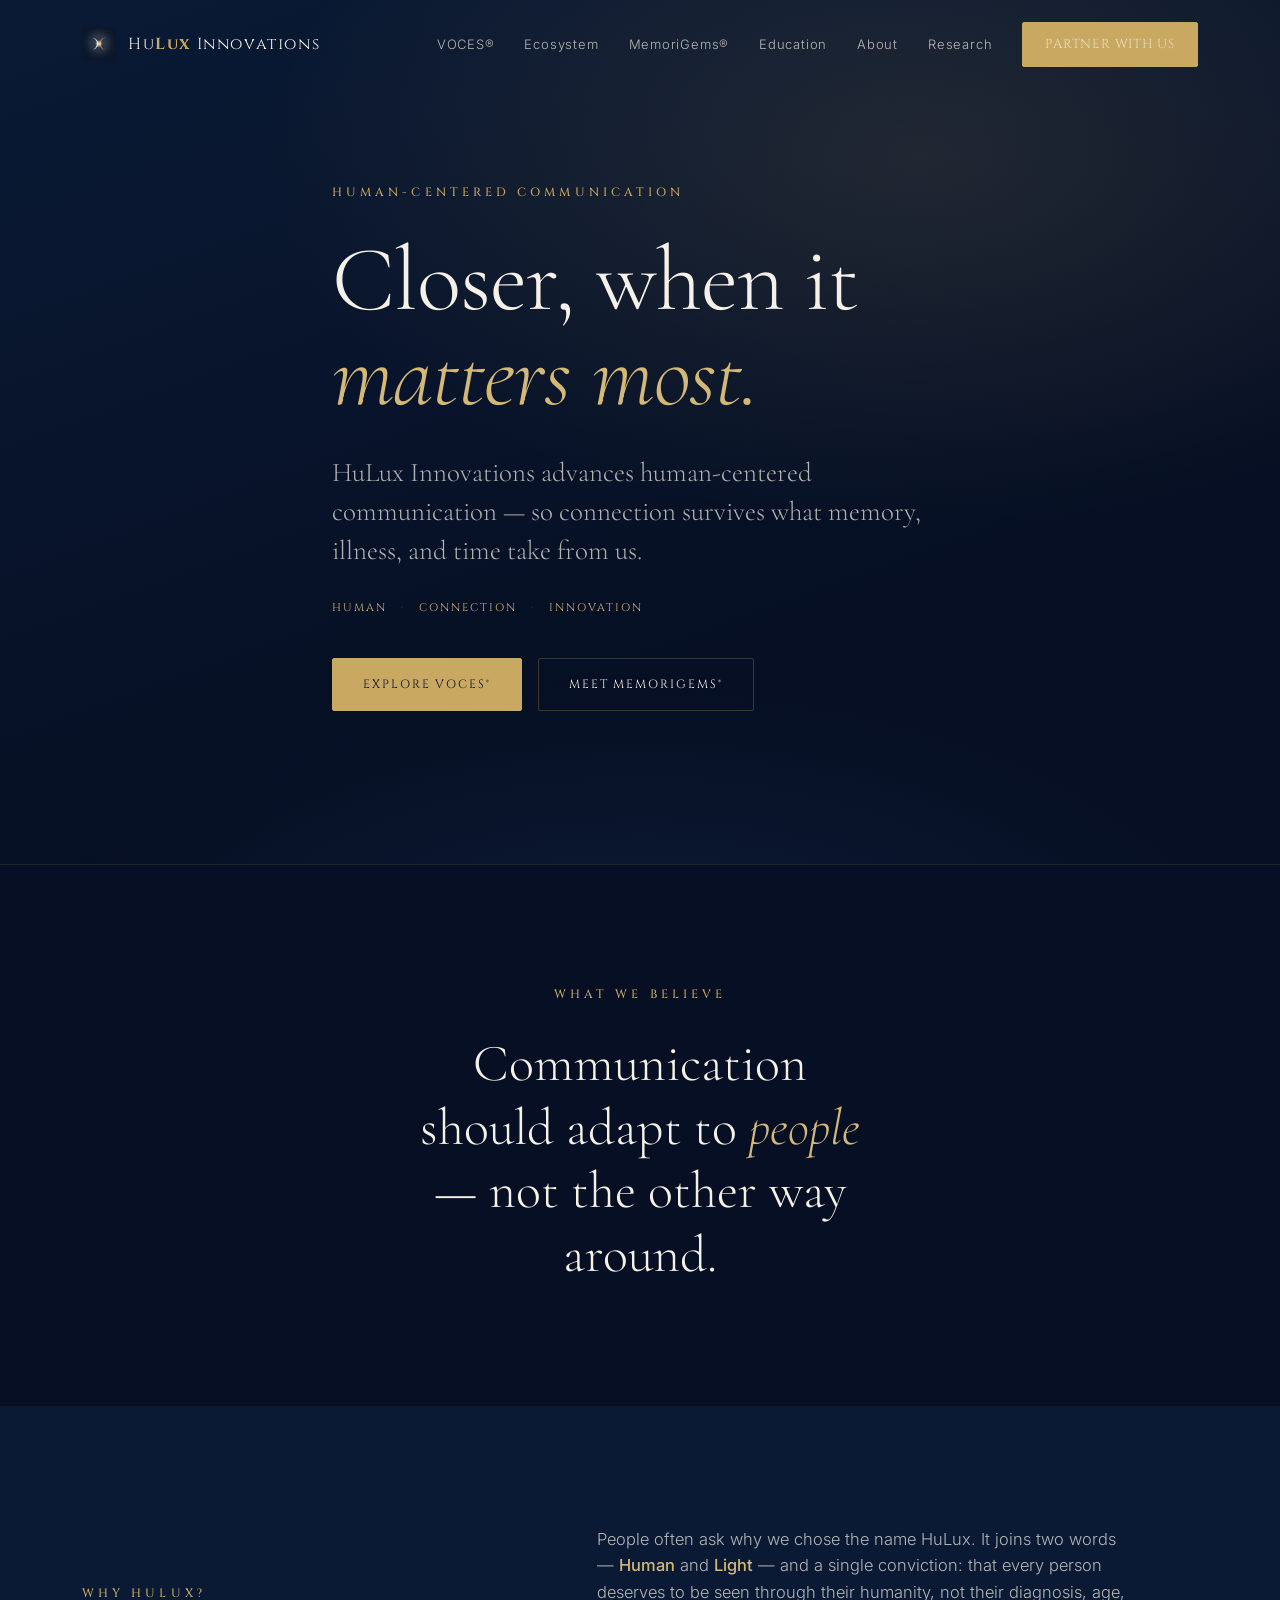
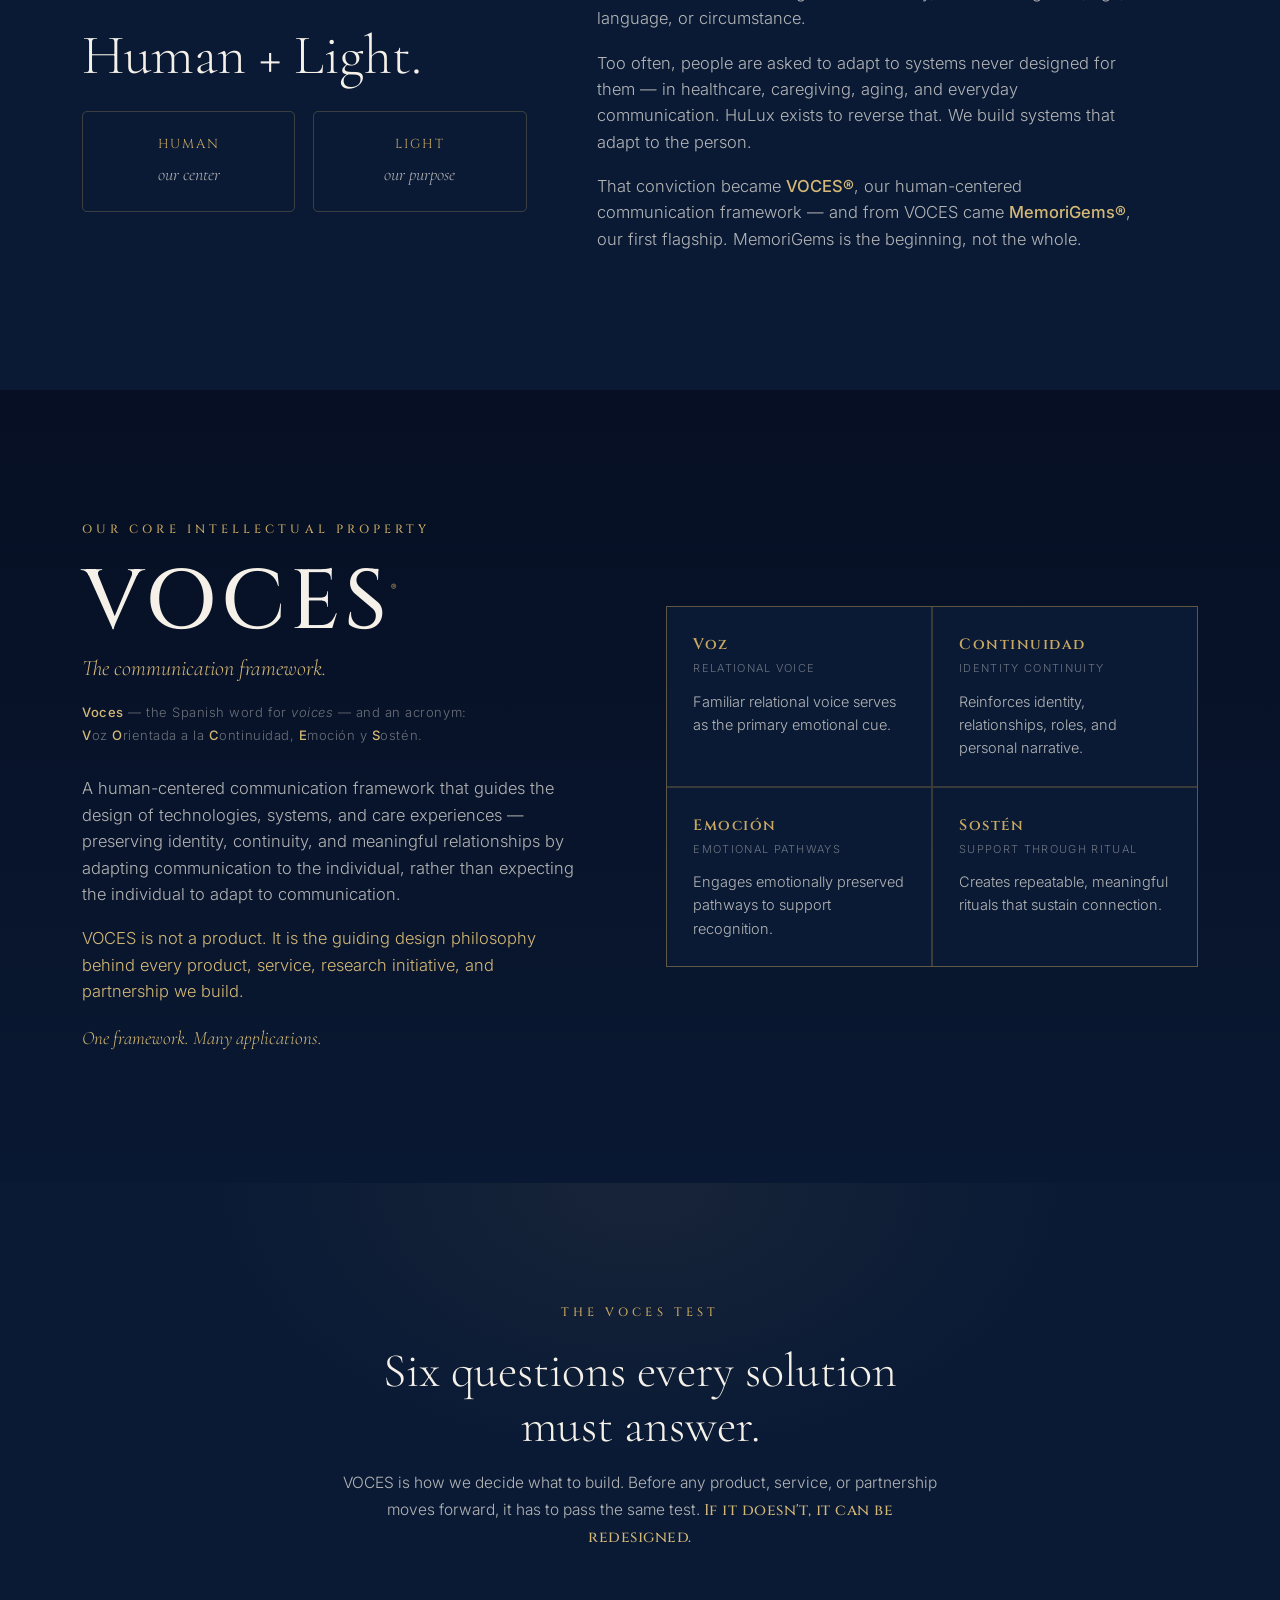
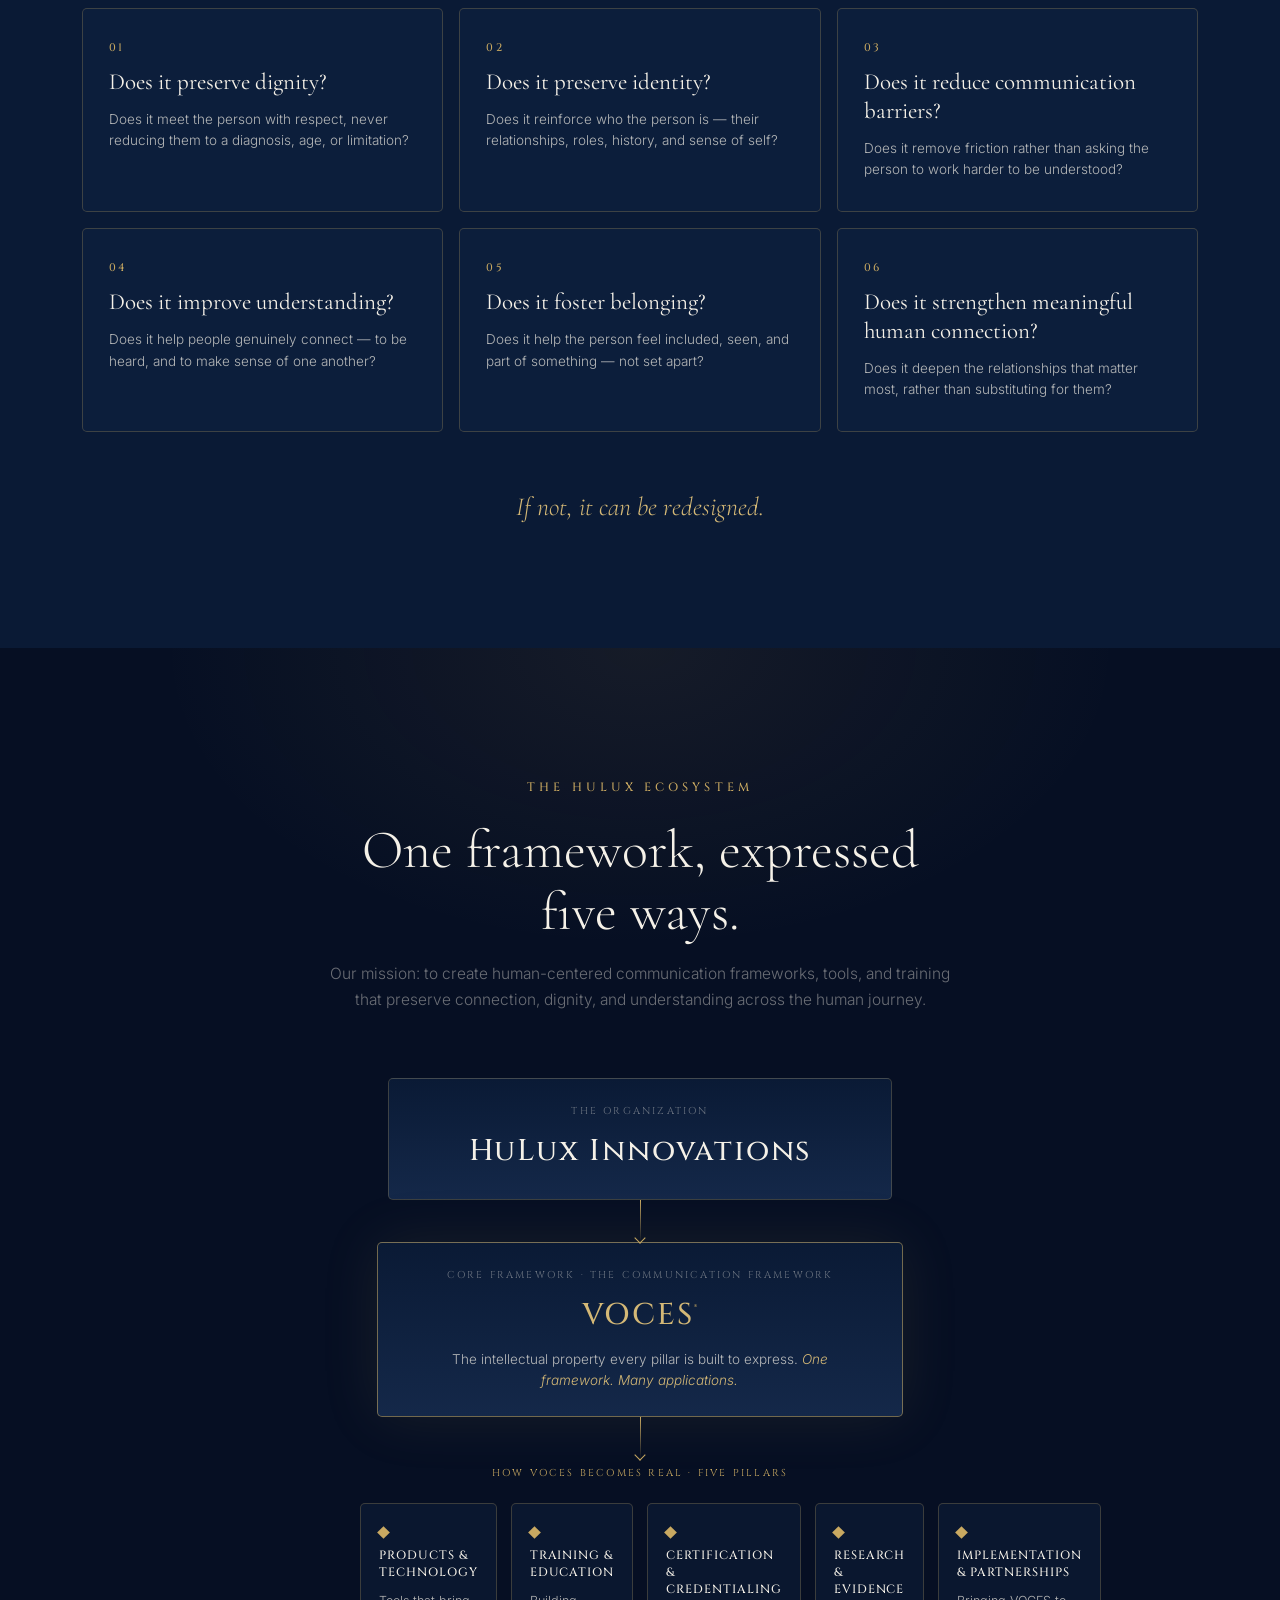
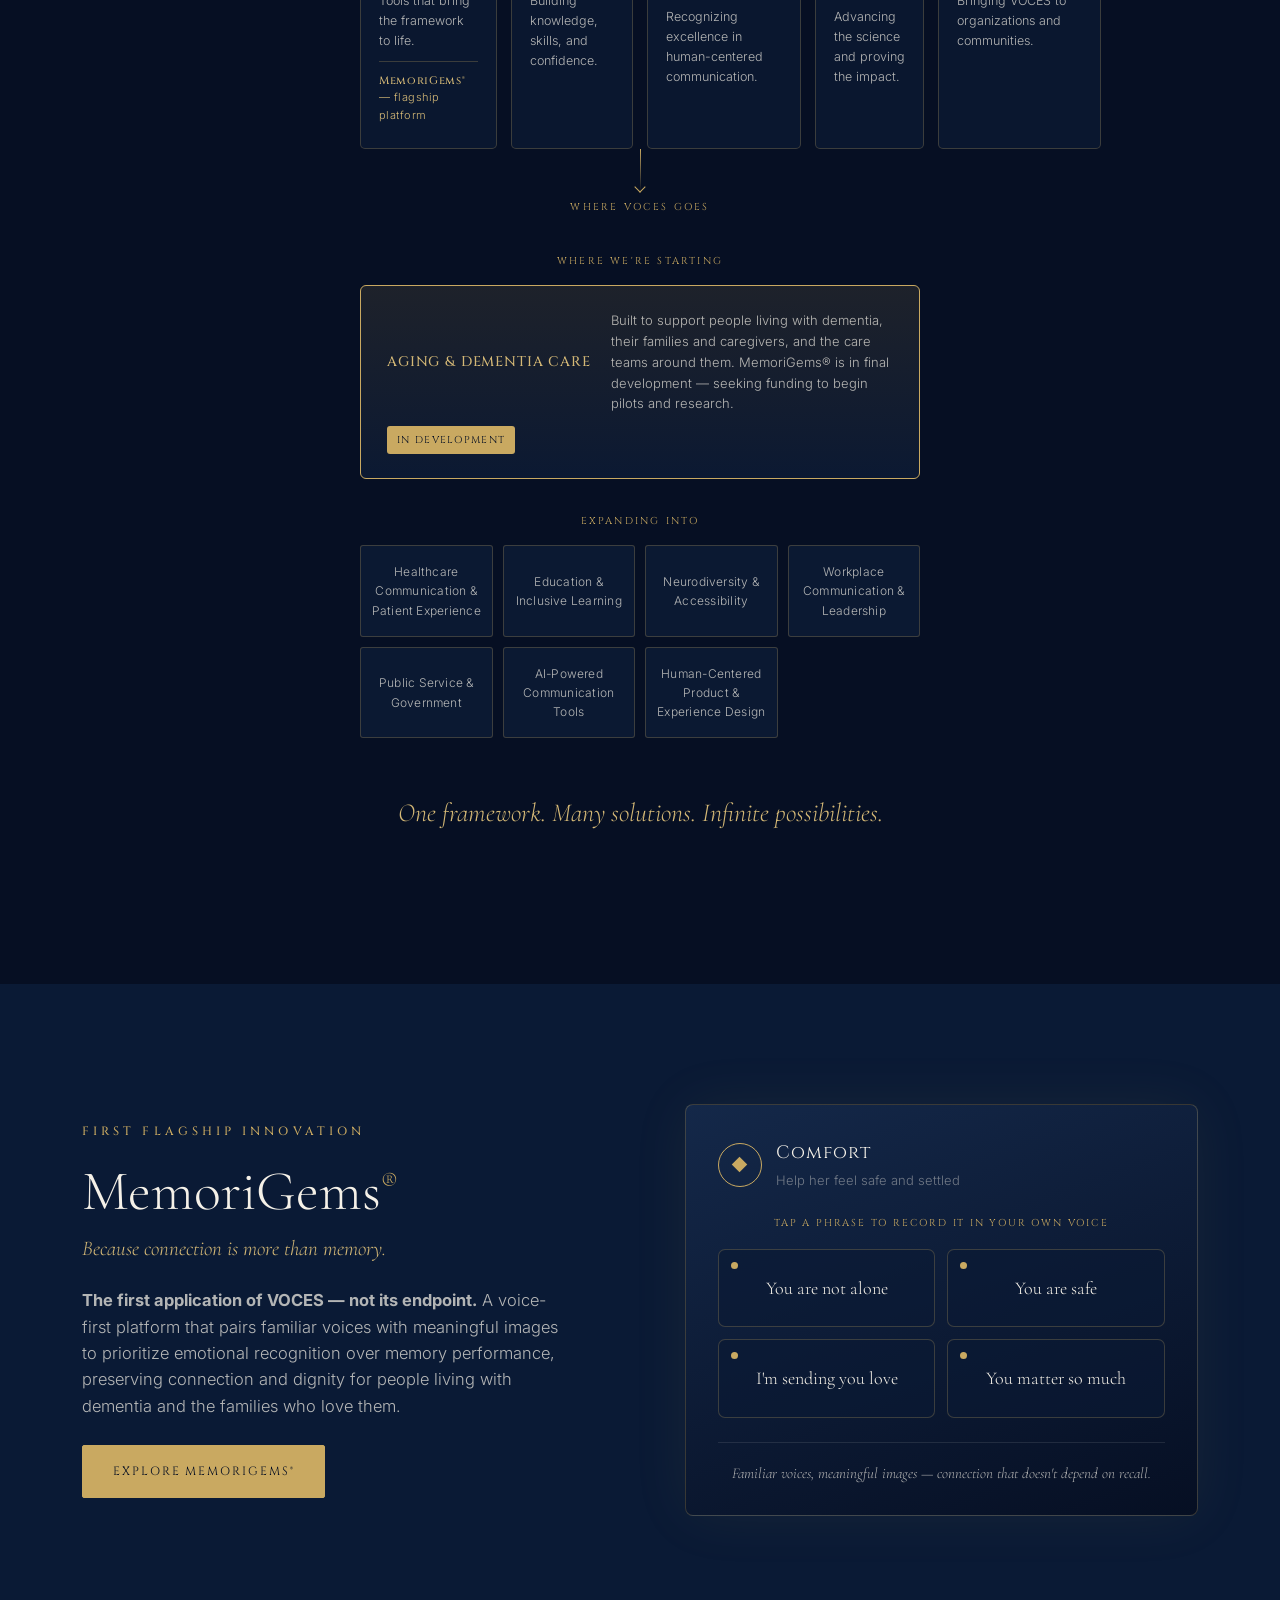
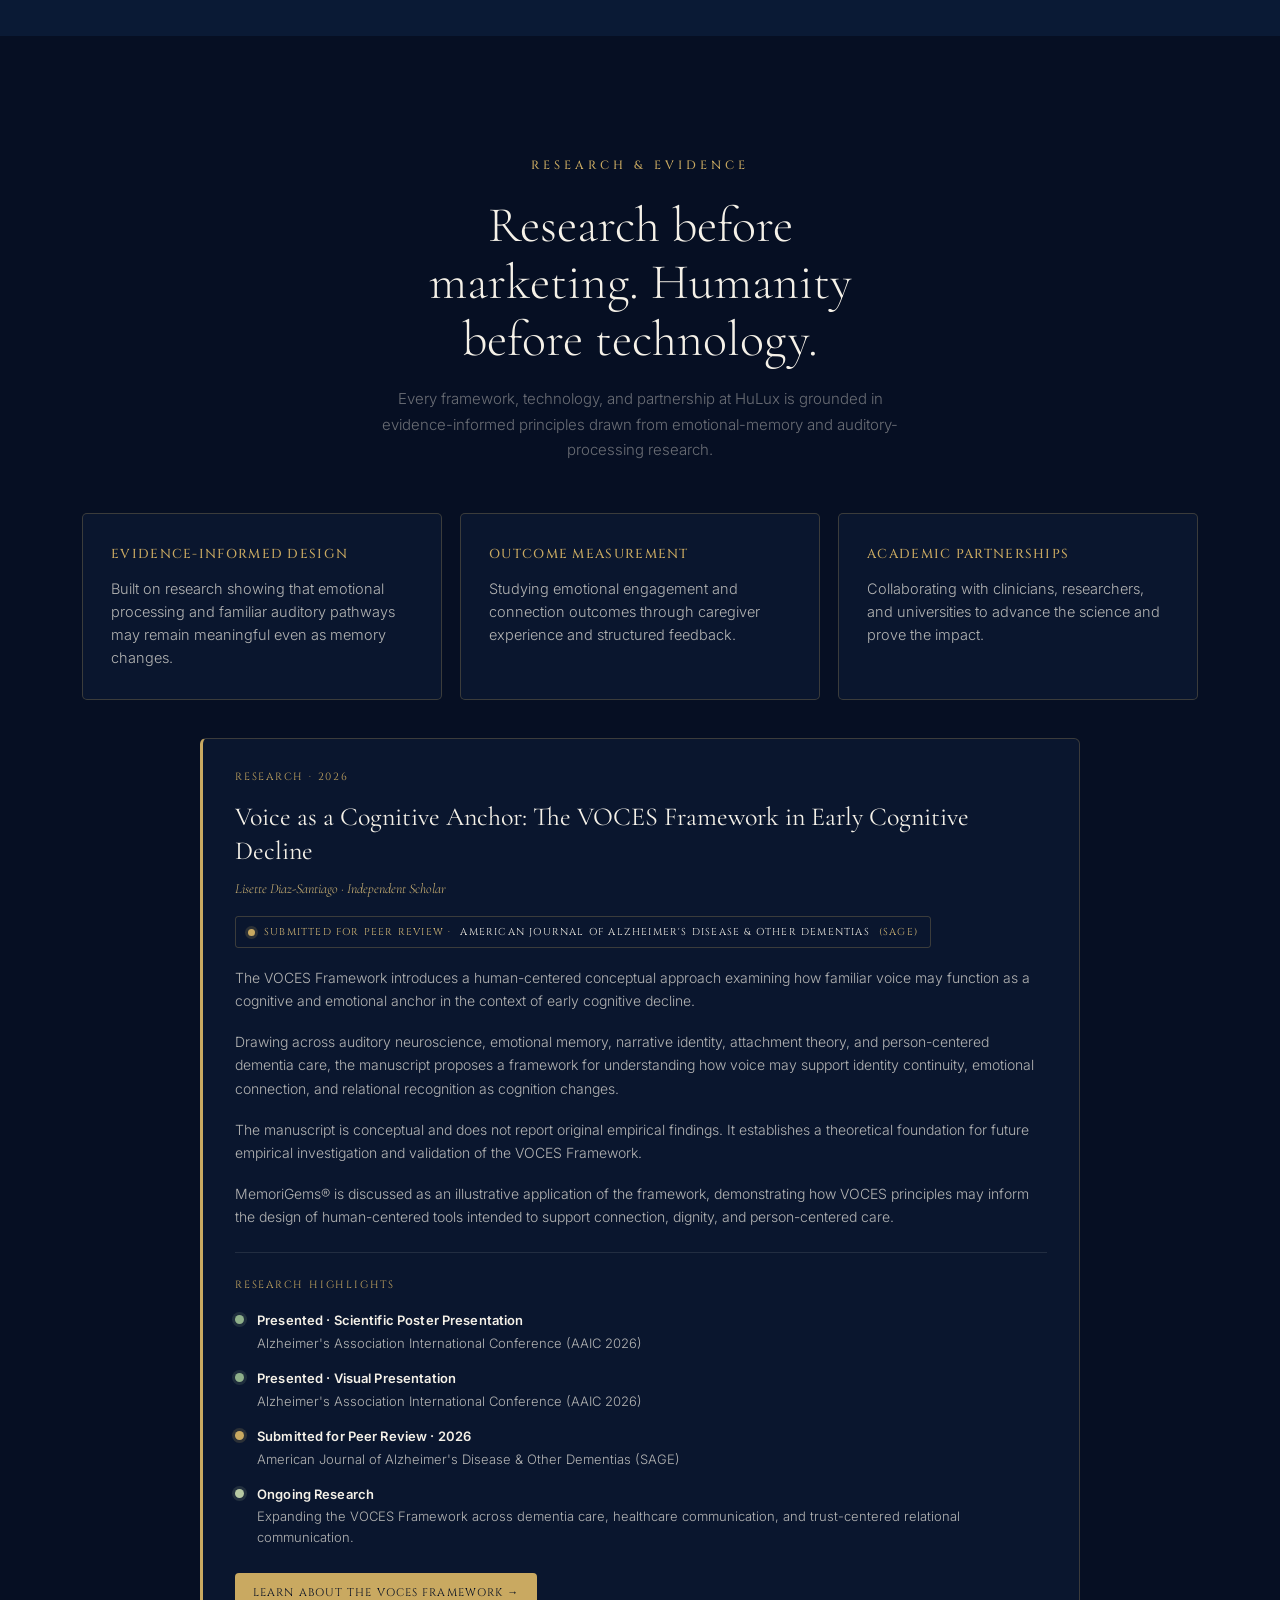
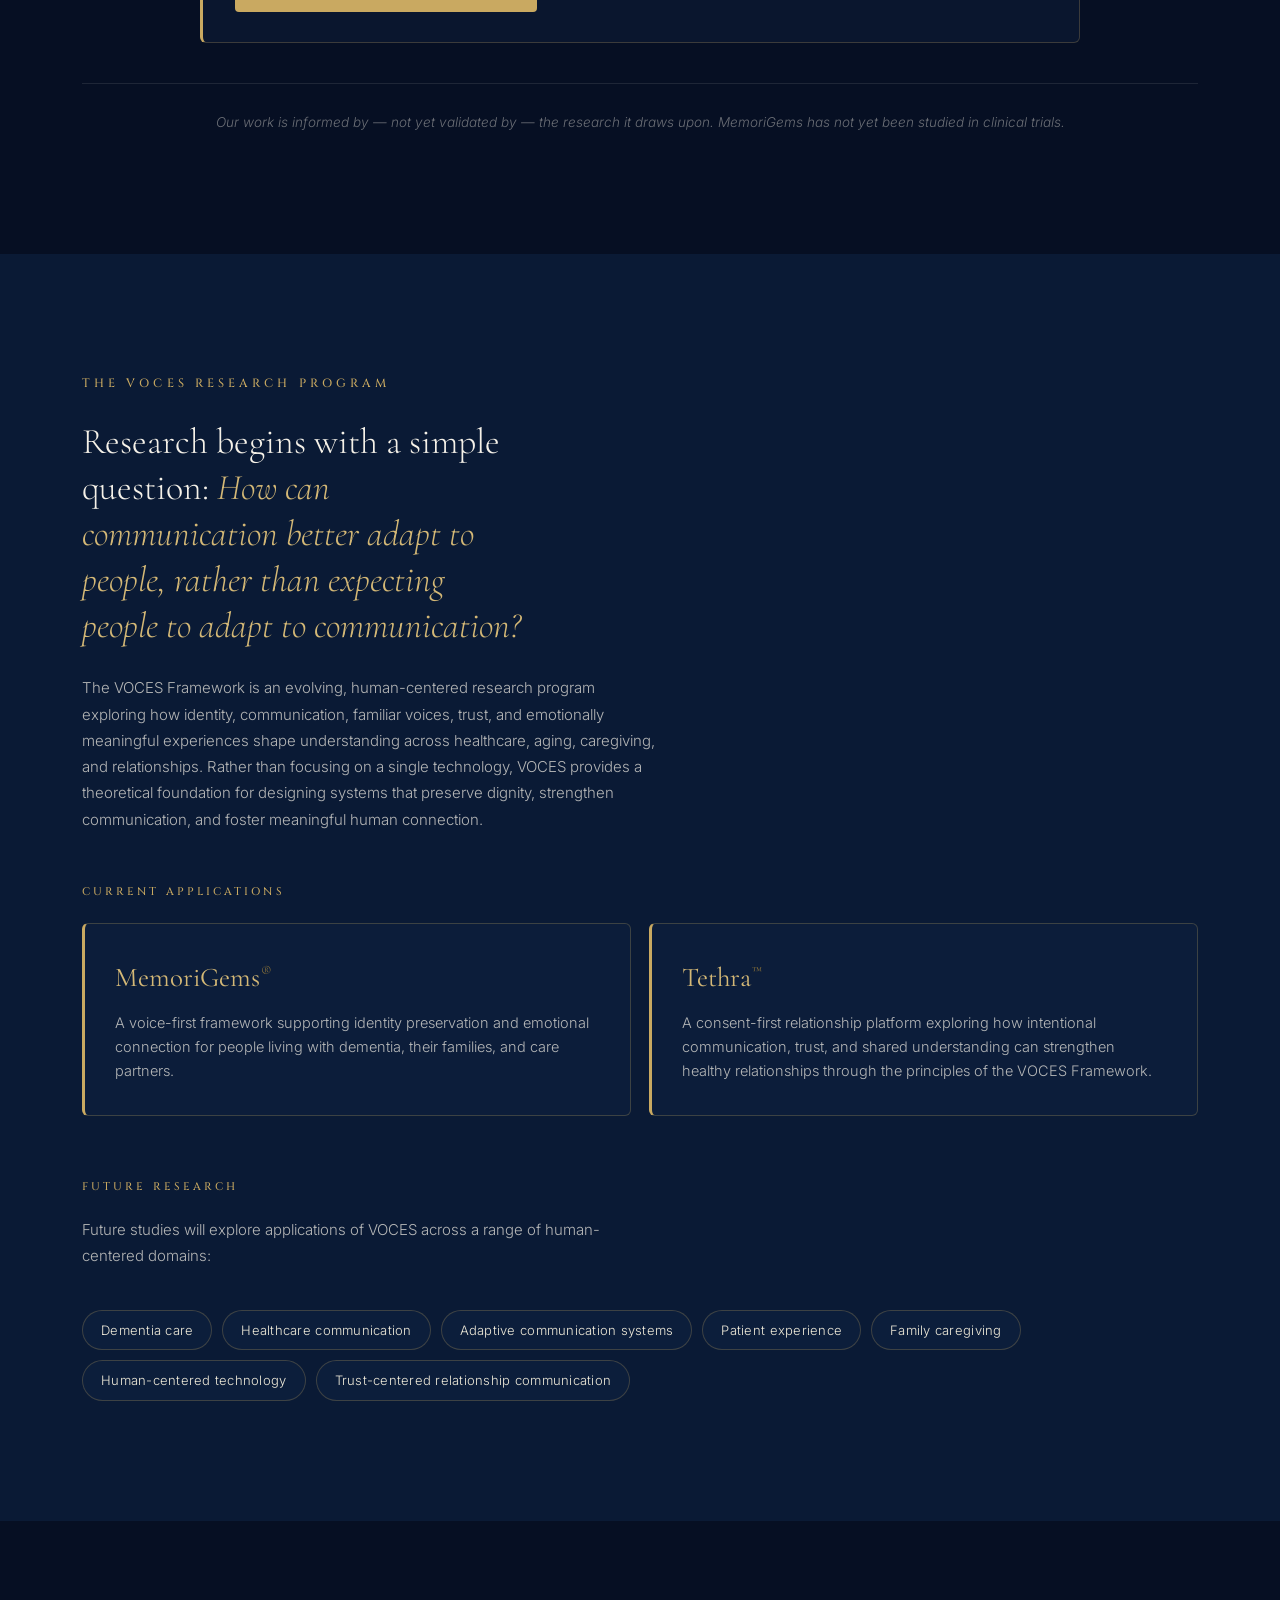
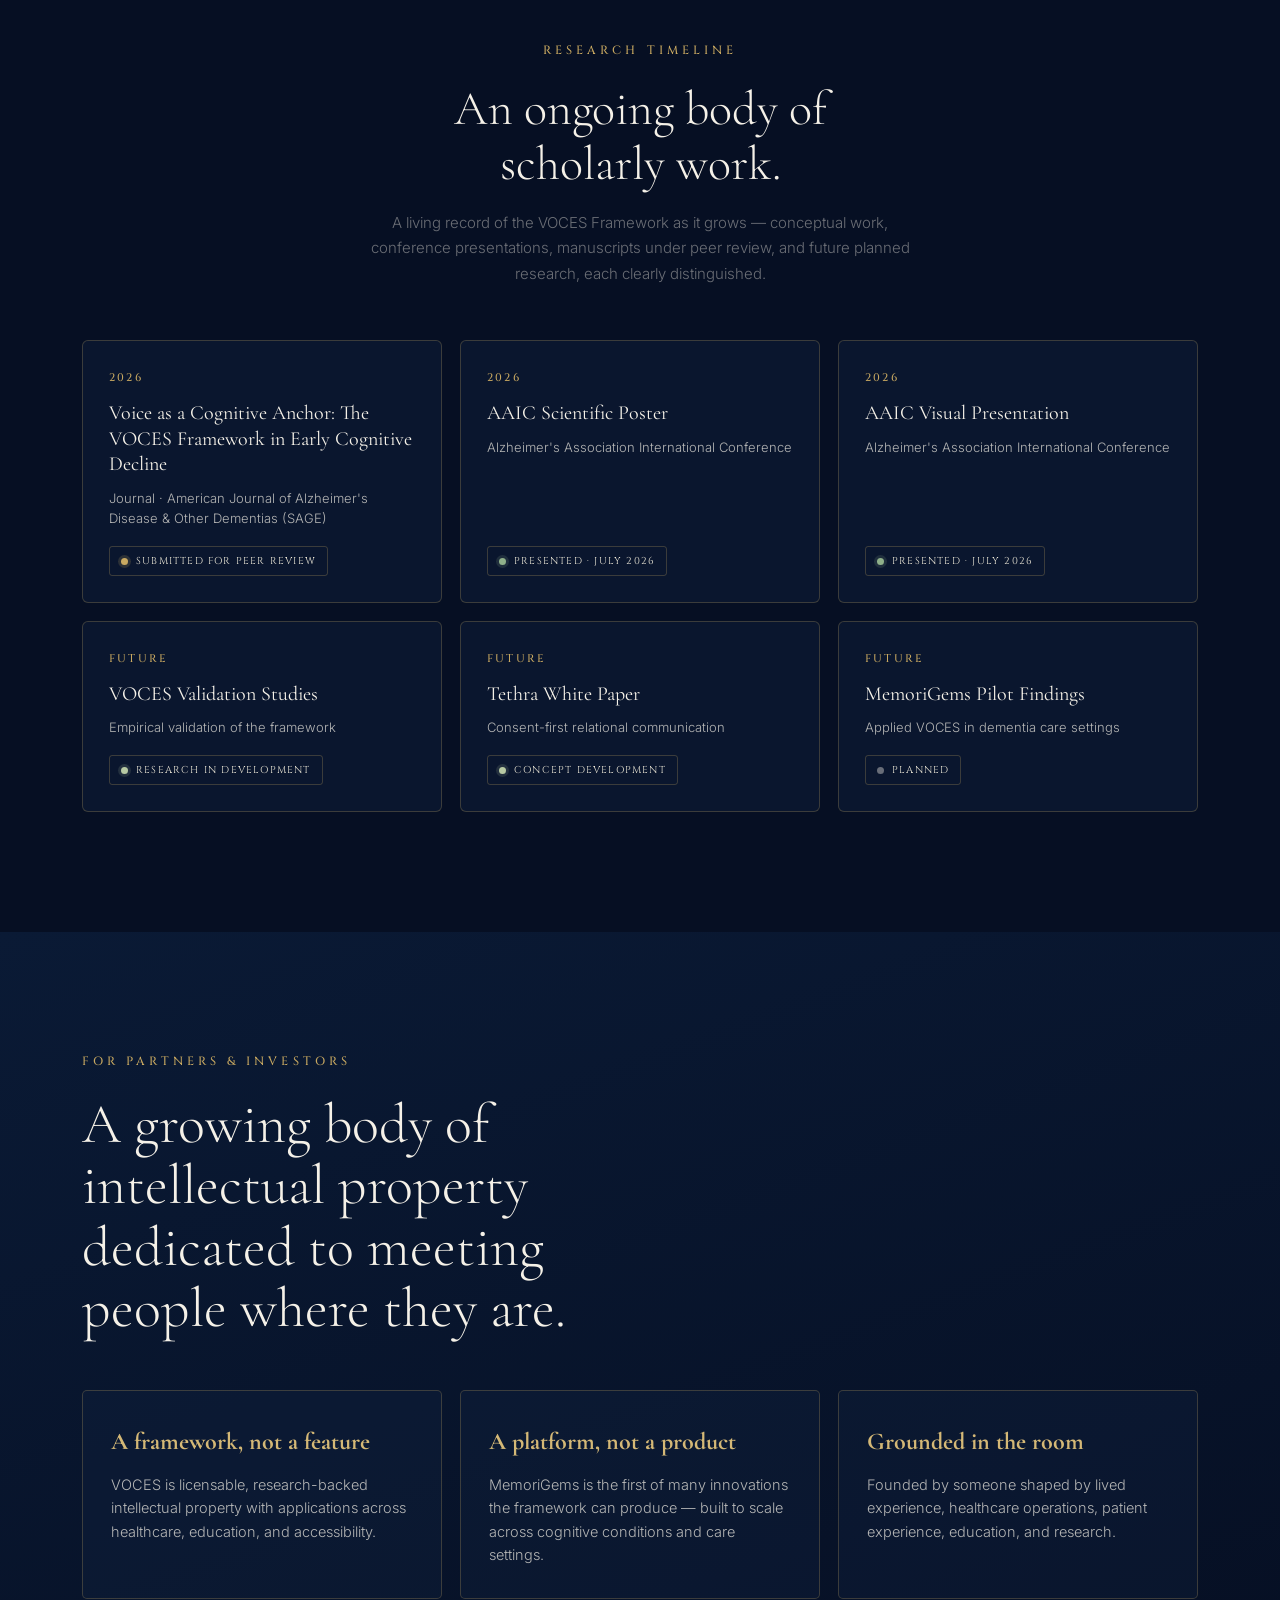
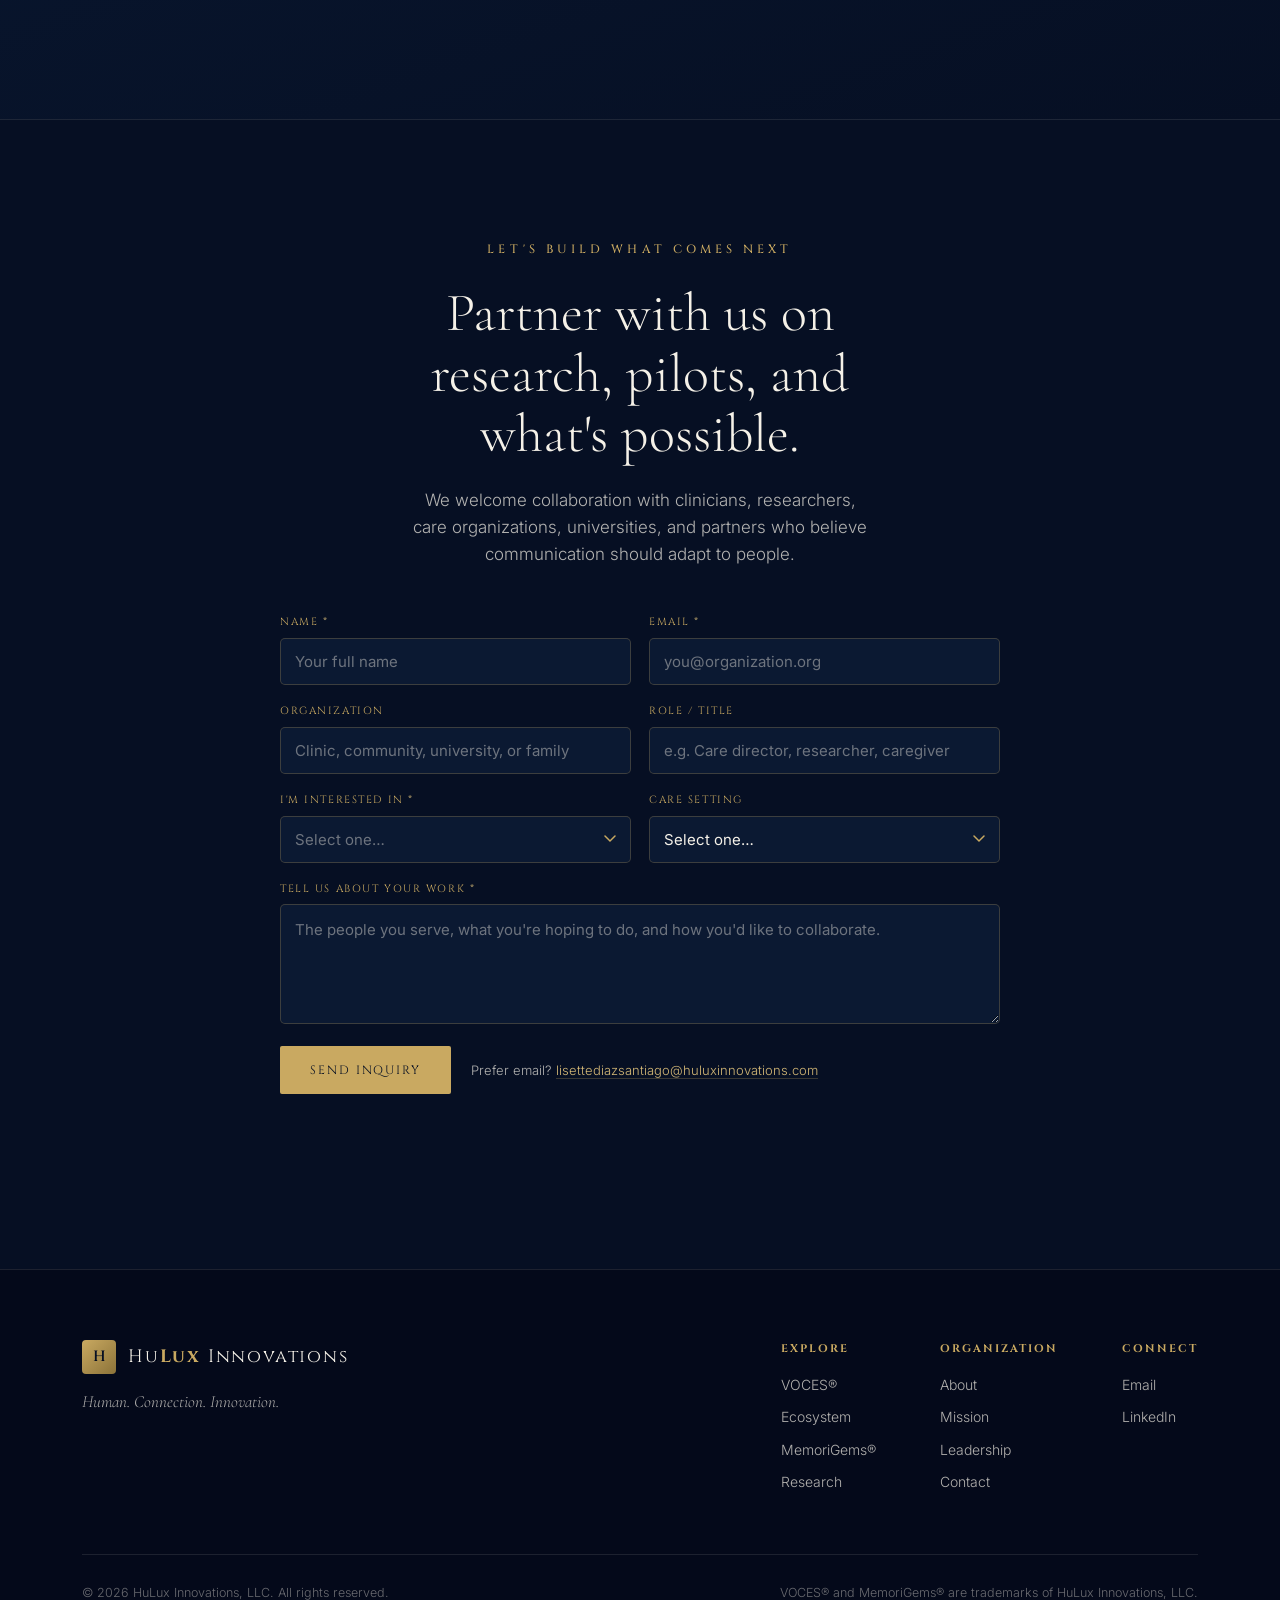
==== commit d6c85bf4: "update" ====
--- a/public/index.html
+++ b/public/index.html
@@ -22,7 +22,7 @@
   "@context":"https://schema.org","@type":"Organization","name":"HuLux Innovations",
   "url":"https://huluxinnovations.com/","logo":"https://huluxinnovations.com/assets/hulux-mark.jpg",
   "description":"A human-centered innovation company improving how people experience communication, care, technology, and human connection. Creator of the VOCES framework and MemoriGems.",
-  "founder":{"@type":"Person","name":"Lisette Diaz Santiago","jobTitle":"Founder & CEO"},
+  "founder":{"@type":"Person","name":"Lisette Diaz-Santiago","jobTitle":"CEO"},
   "sameAs":["https://www.linkedin.com/company/hulux-innovations/"]
 }
 </script>
@@ -240,20 +240,21 @@
       <div class="r-card reveal"><h3>Academic Partnerships</h3><p>Collaborating with clinicians, researchers, and universities to advance the science and prove the impact.</p></div>
     </div>
     <div class="pub reveal">
-      <span class="pub-eyebrow">Featured Research · 2026</span>
-      <h3>Voice as a Cognitive Anchor: The VOCES Framework for Identity Preservation in Early Cognitive Decline</h3>
+      <span class="pub-eyebrow">Research · 2026</span>
+      <h3>Voice as a Cognitive Anchor: The VOCES Framework in Early Cognitive Decline</h3>
       <div class="meta">Lisette Diaz-Santiago · Independent Scholar</div>
-      <div class="pub-status st-review"><span class="dot"></span>Manuscript Under Consideration · <em style="font-style:normal;color:var(--cream)">Dementia</em> (SAGE)</div>
-      <p>The VOCES Framework introduces a human-centered approach exploring how familiar voice may serve as a cognitive and emotional anchor for identity preservation in early cognitive decline.</p>
-      <p>Drawing on research in auditory neuroscience, emotional memory, narrative identity, attachment theory, and person-centered dementia care, the manuscript proposes a conceptual framework intended to guide future research, innovation, and communication-centered interventions.</p>
-      <p>Rather than presenting original empirical findings, this work establishes the theoretical foundation for future validation studies. MemoriGems® is introduced as one practical application of the framework — a demonstration of how these principles may translate into real-world tools that support connection, dignity, and person-centered care.</p>
+      <div class="pub-status st-review"><span class="dot"></span>Submitted for Peer Review · <em style="font-style:normal;color:var(--cream)">American Journal of Alzheimer's Disease &amp; Other Dementias</em> (SAGE)</div>
+      <p>The VOCES Framework introduces a human-centered conceptual approach examining how familiar voice may function as a cognitive and emotional anchor in the context of early cognitive decline.</p>
+      <p>Drawing across auditory neuroscience, emotional memory, narrative identity, attachment theory, and person-centered dementia care, the manuscript proposes a framework for understanding how voice may support identity continuity, emotional connection, and relational recognition as cognition changes.</p>
+      <p>The manuscript is conceptual and does not report original empirical findings. It establishes a theoretical foundation for future empirical investigation and validation of the VOCES Framework.</p>
+      <p>MemoriGems® is discussed as an illustrative application of the framework, demonstrating how VOCES principles may inform the design of human-centered tools intended to support connection, dignity, and person-centered care.</p>
 
       <div class="highlights">
         <span class="hl-title">Research Highlights</span>
         <ul class="hl-list">
-          <li class="hl-item st-done"><span class="hl-mark"></span><div><strong>Accepted · Scientific Poster Presentation</strong><span>Alzheimer's Association International Conference (AAIC 2026)</span></div></li>
-          <li class="hl-item st-done"><span class="hl-mark"></span><div><strong>Accepted · Visual Presentation</strong><span>Alzheimer's Association International Conference (AAIC 2026)</span></div></li>
-          <li class="hl-item st-review"><span class="hl-mark"></span><div><strong>Manuscript Under Consideration</strong><span>Dementia (SAGE)</span></div></li>
+          <li class="hl-item st-done"><span class="hl-mark"></span><div><strong>Presented · Scientific Poster Presentation</strong><span>Alzheimer's Association International Conference (AAIC 2026)</span></div></li>
+          <li class="hl-item st-done"><span class="hl-mark"></span><div><strong>Presented · Visual Presentation</strong><span>Alzheimer's Association International Conference (AAIC 2026)</span></div></li>
+          <li class="hl-item st-review"><span class="hl-mark"></span><div><strong>Submitted for Peer Review · 2026</strong><span>American Journal of Alzheimer's Disease &amp; Other Dementias (SAGE)</span></div></li>
           <li class="hl-item st-grow"><span class="hl-mark"></span><div><strong>Ongoing Research</strong><span>Expanding the VOCES Framework across dementia care, healthcare communication, and trust-centered relational communication.</span></div></li>
         </ul>
       </div>
@@ -302,25 +303,25 @@
   <div class="wrap">
     <span class="eyebrow reveal">Research Timeline</span>
     <h2 class="reveal">An ongoing body of scholarly work.</h2>
-    <p class="note reveal">A living record of the VOCES Framework as it grows — conceptual work, conference acceptances, manuscripts under consideration, and future planned research, each clearly distinguished.</p>
+    <p class="note reveal">A living record of the VOCES Framework as it grows — conceptual work, conference presentations, manuscripts under peer review, and future planned research, each clearly distinguished.</p>
     <div class="tl-grid">
       <div class="tl-card reveal">
         <span class="tl-year">2026</span>
-        <h3>Voice as a Cognitive Anchor: The VOCES Framework for Identity Preservation in Early Cognitive Decline</h3>
-        <div class="tl-meta">Journal · Dementia (SAGE)</div>
-        <div class="tl-status st-review"><span class="tl-dot"></span>Under Consideration</div>
+        <h3>Voice as a Cognitive Anchor: The VOCES Framework in Early Cognitive Decline</h3>
+        <div class="tl-meta">Journal · American Journal of Alzheimer's Disease &amp; Other Dementias (SAGE)</div>
+        <div class="tl-status st-review"><span class="tl-dot"></span>Submitted for Peer Review</div>
       </div>
       <div class="tl-card reveal">
         <span class="tl-year">2026</span>
         <h3>AAIC Scientific Poster</h3>
         <div class="tl-meta">Alzheimer's Association International Conference</div>
-        <div class="tl-status st-done"><span class="tl-dot"></span>Accepted</div>
+        <div class="tl-status st-done"><span class="tl-dot"></span>Presented · July 2026</div>
       </div>
       <div class="tl-card reveal">
         <span class="tl-year">2026</span>
         <h3>AAIC Visual Presentation</h3>
         <div class="tl-meta">Alzheimer's Association International Conference</div>
-        <div class="tl-status st-done"><span class="tl-dot"></span>Accepted</div>
+        <div class="tl-status st-done"><span class="tl-dot"></span>Presented · July 2026</div>
       </div>
       <div class="tl-card reveal">
         <span class="tl-year">Future</span>
--- a/public/styles.css
+++ b/public/styles.css
@@ -513,3 +513,104 @@
   .app-grid{grid-template-columns:1fr}
   .tl-grid{grid-template-columns:1fr}
 }
+
+/* ══════════════════════════════════════════════════════════════
+   EDUCATION · Speaking & Workshops page
+   ══════════════════════════════════════════════════════════════ */
+.edu{padding:110px 0}
+.edu .eyebrow.center,.edu .center{display:block;text-align:center}
+.edu>.wrap>.eyebrow{margin-bottom:22px}
+.edu h2{font-family:var(--serif);font-weight:300;font-size:clamp(30px,4.4vw,48px);line-height:1.14;color:var(--cream);margin:0 auto 18px;max-width:22ch}
+.edu h2.center{text-align:center}
+.edu .note{color:var(--cream-faint);font-size:15px;max-width:62ch;margin:0 auto 54px;line-height:1.7}
+.edu .note.center{text-align:center}
+.edu .reg{font-size:.5em;vertical-align:super;color:var(--gold-deep);margin-left:1px}
+
+/* hero tweaks */
+.edu-hero-support{font-family:var(--sans)!important;font-size:15.5px!important;color:var(--cream-muted)!important;max-width:60ch!important;line-height:1.75!important;margin-top:22px}
+.edu-hero-support strong{color:var(--cream);font-weight:500}
+.edu-hero-cta{display:flex;gap:16px;flex-wrap:wrap;margin-top:38px}
+
+/* section backgrounds (alternating rhythm) */
+.edu-topics{background:var(--navy-deep)}
+.edu-for{background:var(--navy)}
+.edu-formats{background:var(--navy-deep)}
+.edu-voces{background:linear-gradient(160deg,var(--navy),var(--navy-deep))}
+.edu-bio{background:var(--navy-deep)}
+.edu-why{background:var(--navy)}
+.edu-current{background:var(--navy-deep)}
+.edu-inquire{background:linear-gradient(200deg,var(--navy),var(--navy-deep))}
+
+/* ── Featured topics ───────────────────────────────────────── */
+.topic-grid{display:grid;grid-template-columns:repeat(3,1fr);gap:20px}
+.topic-card{display:flex;flex-direction:column;border:1px solid var(--line);border-radius:8px;background:rgba(20,40,73,.3);padding:32px 28px;transition:transform .25s ease,border-color .25s ease,background .25s ease}
+.topic-card:hover{transform:translateY(-4px);border-color:rgba(201,169,97,.5);background:rgba(20,40,73,.45)}
+.t-icon{display:inline-flex;align-items:center;justify-content:center;width:46px;height:46px;border-radius:11px;border:1px solid var(--line);color:var(--gold);background:rgba(201,169,97,.07);margin-bottom:20px}
+.t-icon svg{width:23px;height:23px}
+.topic-card h3{font-family:var(--serif);font-weight:400;font-size:23px;line-height:1.22;color:var(--cream);margin:0 0 8px}
+.t-sub{font-family:var(--serif);font-style:italic;font-size:15px;color:var(--gold-warm);margin:0 0 14px;line-height:1.4}
+.t-desc{font-size:14px;color:var(--cream-muted);line-height:1.65;margin:0 0 20px}
+.t-meta{border-top:1px solid var(--line-soft);padding-top:16px;display:grid;gap:12px;margin-top:auto}
+.t-meta>div{font-size:13px;color:var(--cream-soft);line-height:1.5}
+.t-label{display:block;font-family:var(--display);font-size:9.5px;letter-spacing:.16em;text-transform:uppercase;color:var(--gold);margin-bottom:3px}
+.t-more{display:inline-block;margin-top:20px;font-family:var(--display);font-size:11px;letter-spacing:.12em;text-transform:uppercase;color:var(--gold-warm);text-decoration:none;transition:color .2s}
+.t-more:hover{color:var(--gold)}
+
+/* ── Who it's for ──────────────────────────────────────────── */
+.for-grid{display:grid;grid-template-columns:repeat(3,1fr);gap:16px}
+.for-card{display:flex;align-items:center;gap:16px;border:1px solid var(--line);border-radius:7px;background:rgba(20,40,73,.28);padding:20px 22px;font-family:var(--serif);font-size:20px;color:var(--cream)}
+.f-ic{display:inline-flex;align-items:center;justify-content:center;width:40px;height:40px;border-radius:9px;background:rgba(201,169,97,.08);color:var(--gold);flex:none}
+.f-ic svg{width:21px;height:21px}
+
+/* ── Formats ───────────────────────────────────────────────── */
+.format-row{display:flex;flex-wrap:wrap;justify-content:center;gap:14px;max-width:900px;margin:0 auto}
+.format-chip{font-family:var(--display);font-size:12px;letter-spacing:.14em;text-transform:uppercase;color:var(--cream-soft);border:1px solid var(--line);border-radius:44px;padding:14px 26px;background:rgba(20,40,73,.32);transition:border-color .2s,color .2s}
+.format-chip:hover{border-color:var(--gold);color:var(--gold-warm)}
+
+/* ── VOCES flow ────────────────────────────────────────────── */
+.flow{display:flex;flex-direction:column;align-items:center;max-width:560px;margin:0 auto}
+.flow-node{width:100%;text-align:center;border:1px solid var(--line);border-radius:9px;background:rgba(20,40,73,.32);padding:26px 30px}
+.flow-node.root{border-color:var(--gold);border-width:1px;background:linear-gradient(180deg,rgba(201,169,97,.14),rgba(20,40,73,.4));box-shadow:0 0 0 1px rgba(201,169,97,.14)}
+.flow-node.future{border-style:dashed;background:rgba(20,40,73,.22)}
+.fn-tag{display:inline-block;font-family:var(--display);font-size:9.5px;letter-spacing:.18em;text-transform:uppercase;color:var(--gold);margin-bottom:10px}
+.flow-node h3{font-family:var(--serif);font-weight:400;font-size:clamp(24px,3vw,30px);color:var(--cream);margin:0 0 8px}
+.flow-node.root h3{color:var(--gold-warm);font-size:clamp(28px,3.6vw,36px)}
+.flow-node p{font-size:14px;color:var(--cream-muted);line-height:1.6;margin:0;max-width:42ch;margin-inline:auto}
+.flow-arrow{color:var(--gold-deep);height:34px;display:flex;align-items:center;justify-content:center}
+.flow-arrow svg{height:34px;width:auto}
+
+/* ── Speaker bio list ──────────────────────────────────────── */
+.edu-bio .role{font-family:var(--serif);font-style:italic;font-size:17px;color:var(--gold-warm);margin:6px 0 22px}
+.bio-list{list-style:none;margin:0 0 28px;padding:0;display:grid;gap:13px}
+.bio-list li{position:relative;padding-left:26px;font-size:15px;color:var(--cream-muted);line-height:1.5}
+.bio-list li::before{content:"";position:absolute;left:0;top:7px;width:8px;height:8px;border-radius:50%;background:var(--gold);box-shadow:0 0 0 3px rgba(201,169,97,.16)}
+.bio-list li em{font-style:italic;color:var(--cream)}
+
+/* ── Why invite (value cards) ──────────────────────────────── */
+.why-grid{display:grid;grid-template-columns:repeat(4,1fr);gap:16px}
+.why-card{border:1px solid var(--line);border-radius:7px;background:rgba(20,40,73,.28);padding:26px 24px}
+.why-card h3{font-family:var(--display);font-size:12px;font-weight:500;letter-spacing:.08em;text-transform:uppercase;color:var(--gold);margin:0 0 10px}
+.why-card p{font-size:13.5px;color:var(--cream-muted);line-height:1.6;margin:0}
+
+/* ── Current research & topics ─────────────────────────────── */
+.current-grid{display:grid;grid-template-columns:repeat(3,1fr);gap:18px}
+.current-card{border:1px solid var(--line);border-left:3px solid var(--gold);border-radius:7px;background:rgba(20,40,73,.3);padding:26px 26px}
+.c-eyebrow{display:block;font-family:var(--display);font-size:9.5px;letter-spacing:.16em;text-transform:uppercase;color:var(--gold-deep);margin-bottom:10px}
+.current-card h3{font-family:var(--serif);font-weight:400;font-size:22px;color:var(--cream);margin:0 0 8px;line-height:1.25}
+.current-card p{font-size:13.5px;color:var(--cream-muted);line-height:1.6;margin:0}
+
+/* ── Nav active state ──────────────────────────────────────── */
+.nav-links a.active{color:var(--gold-warm)}
+
+/* ── Education · responsive ────────────────────────────────── */
+@media(max-width:960px){
+  .topic-grid,.for-grid,.current-grid{grid-template-columns:repeat(2,1fr)}
+  .why-grid{grid-template-columns:repeat(2,1fr)}
+}
+@media(max-width:620px){
+  .edu{padding:84px 0}
+  .topic-grid,.for-grid,.current-grid,.why-grid{grid-template-columns:1fr}
+  .edu-hero-cta .btn{width:100%;text-align:center}
+  .for-card{font-size:18px}
+  .format-chip{padding:12px 20px;font-size:11px}
+}
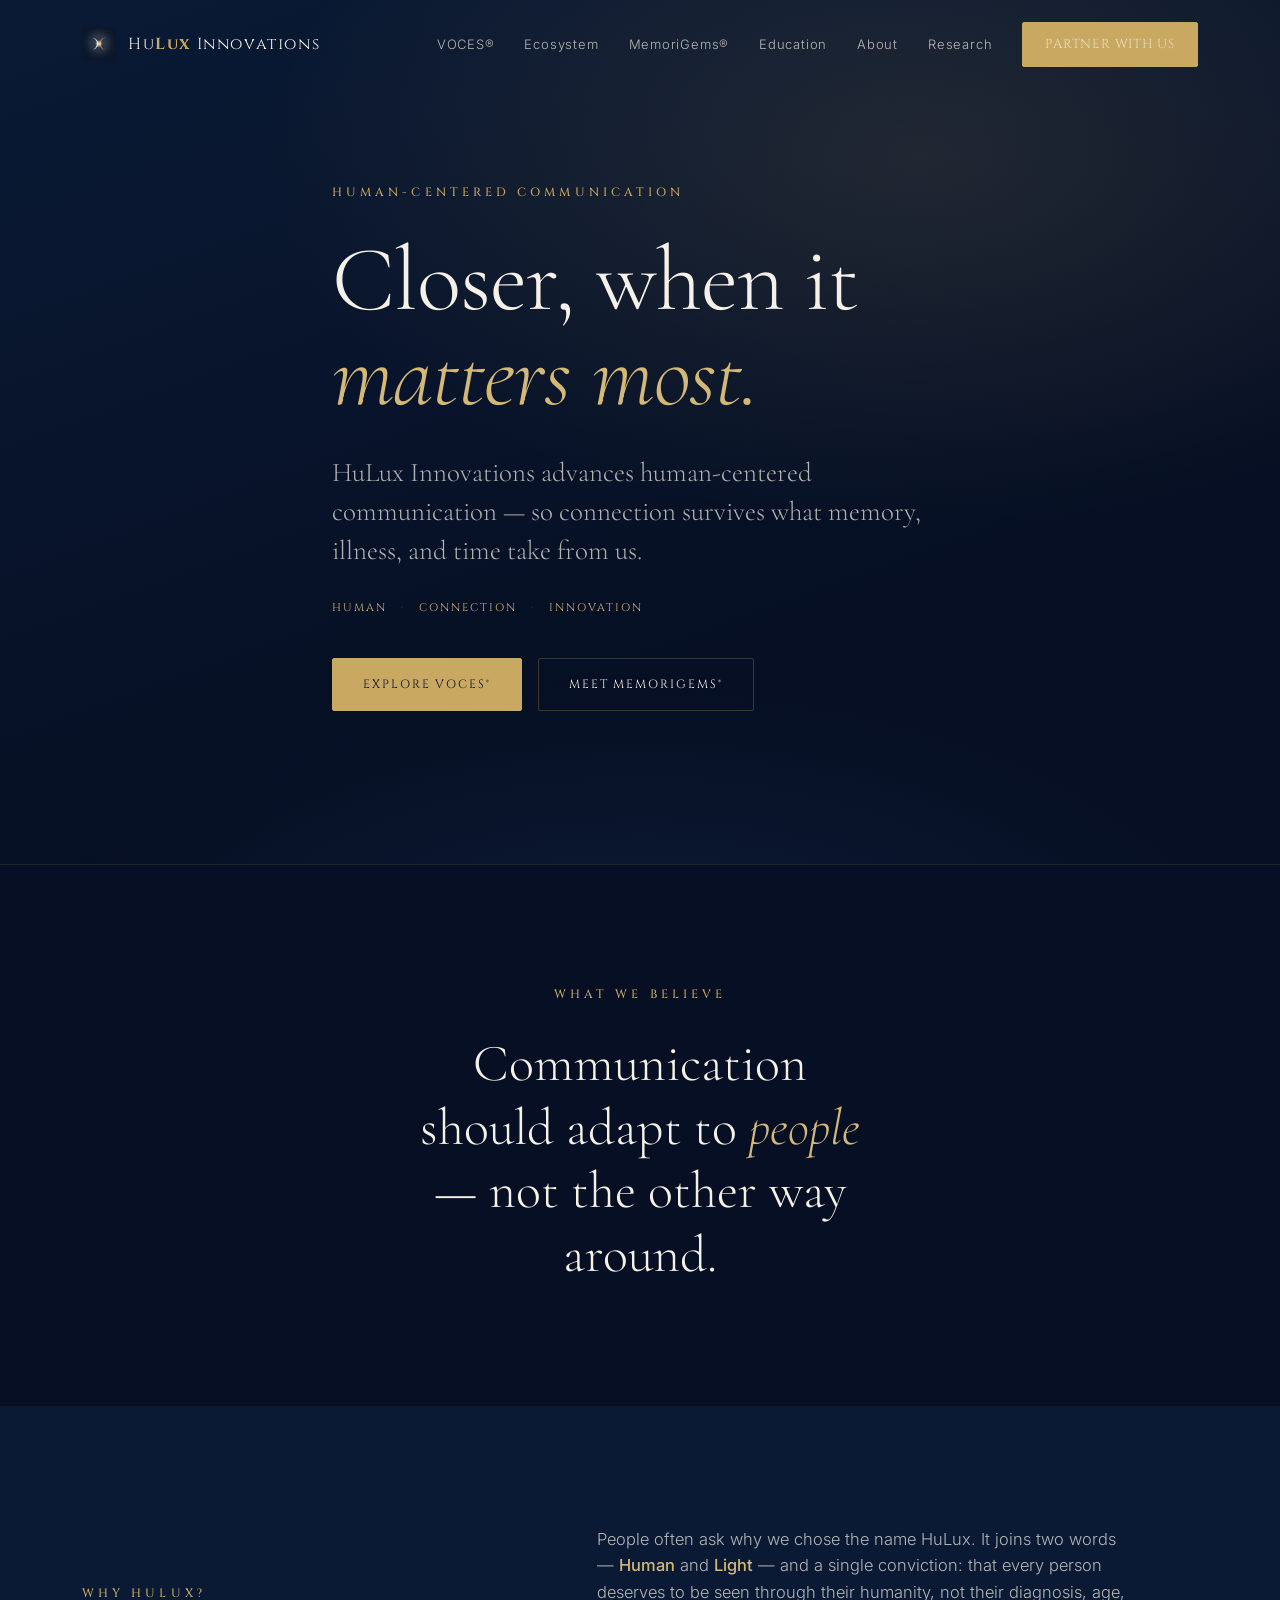
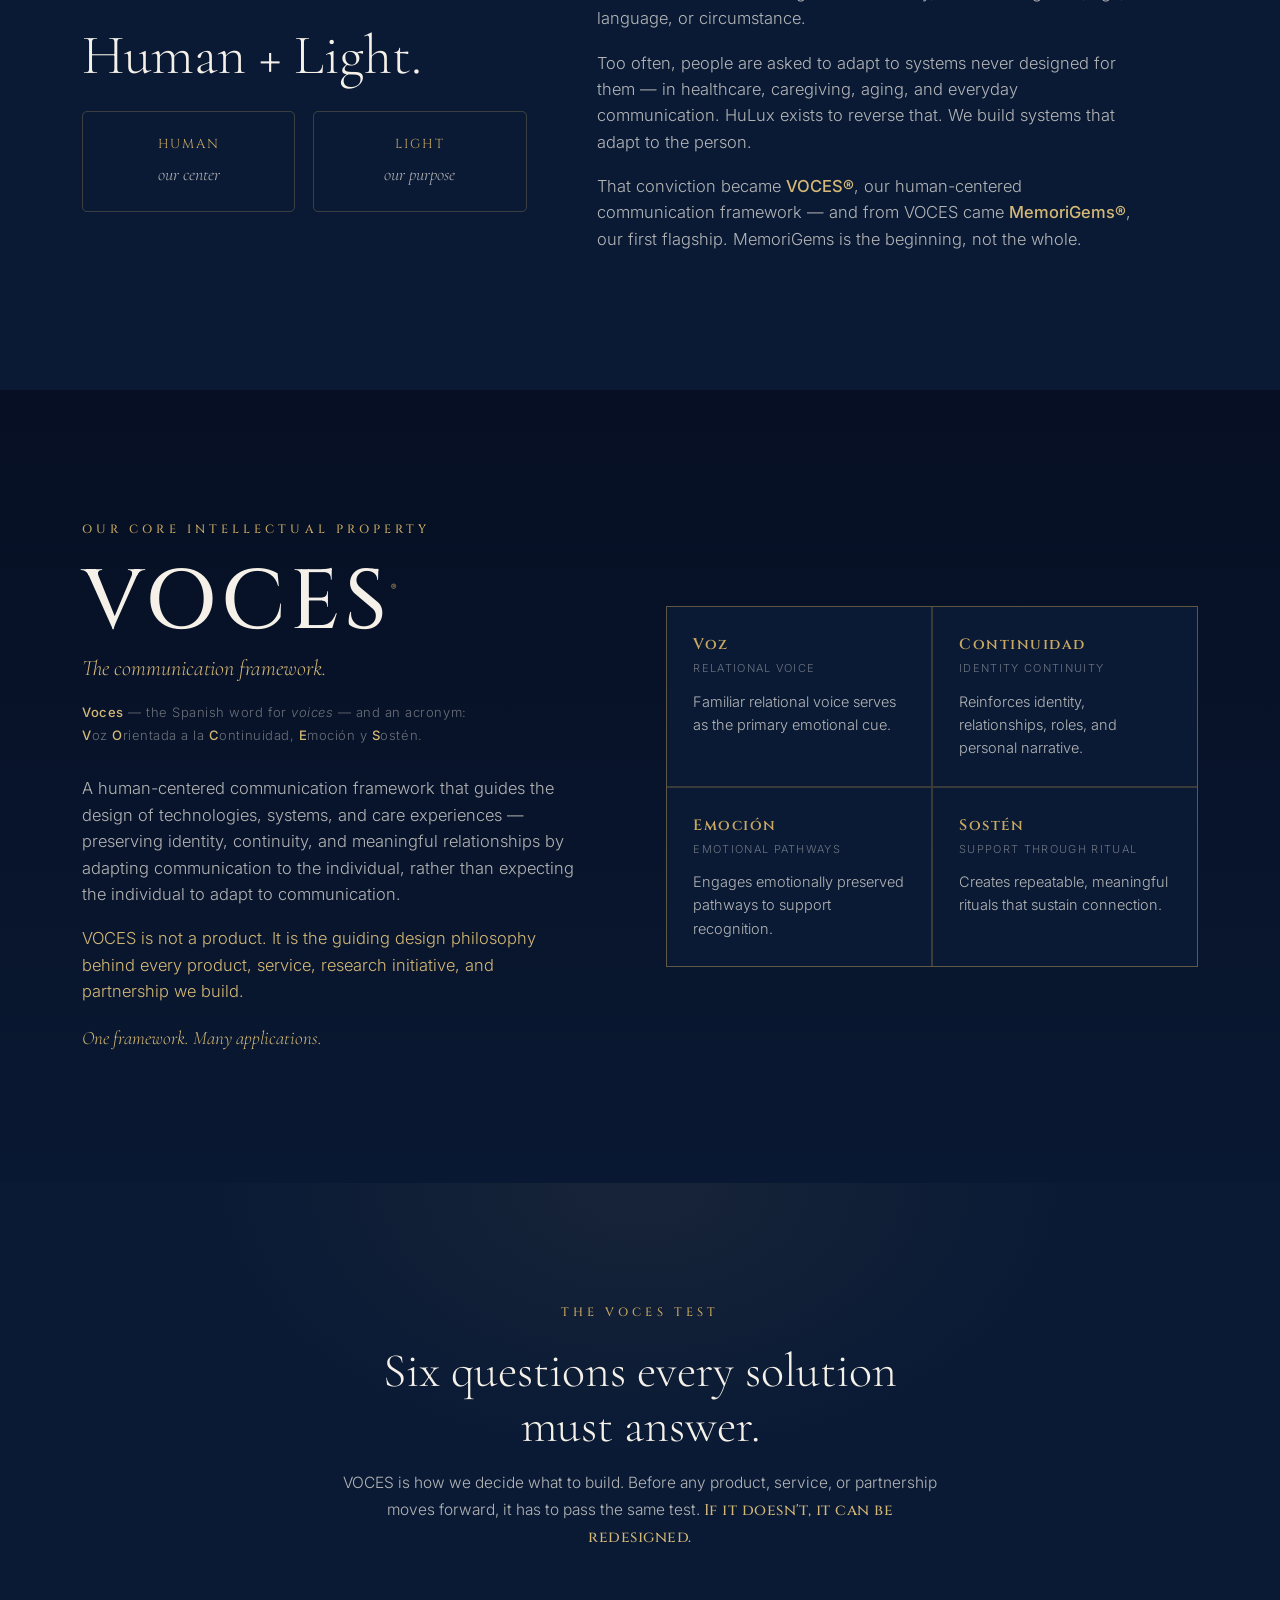
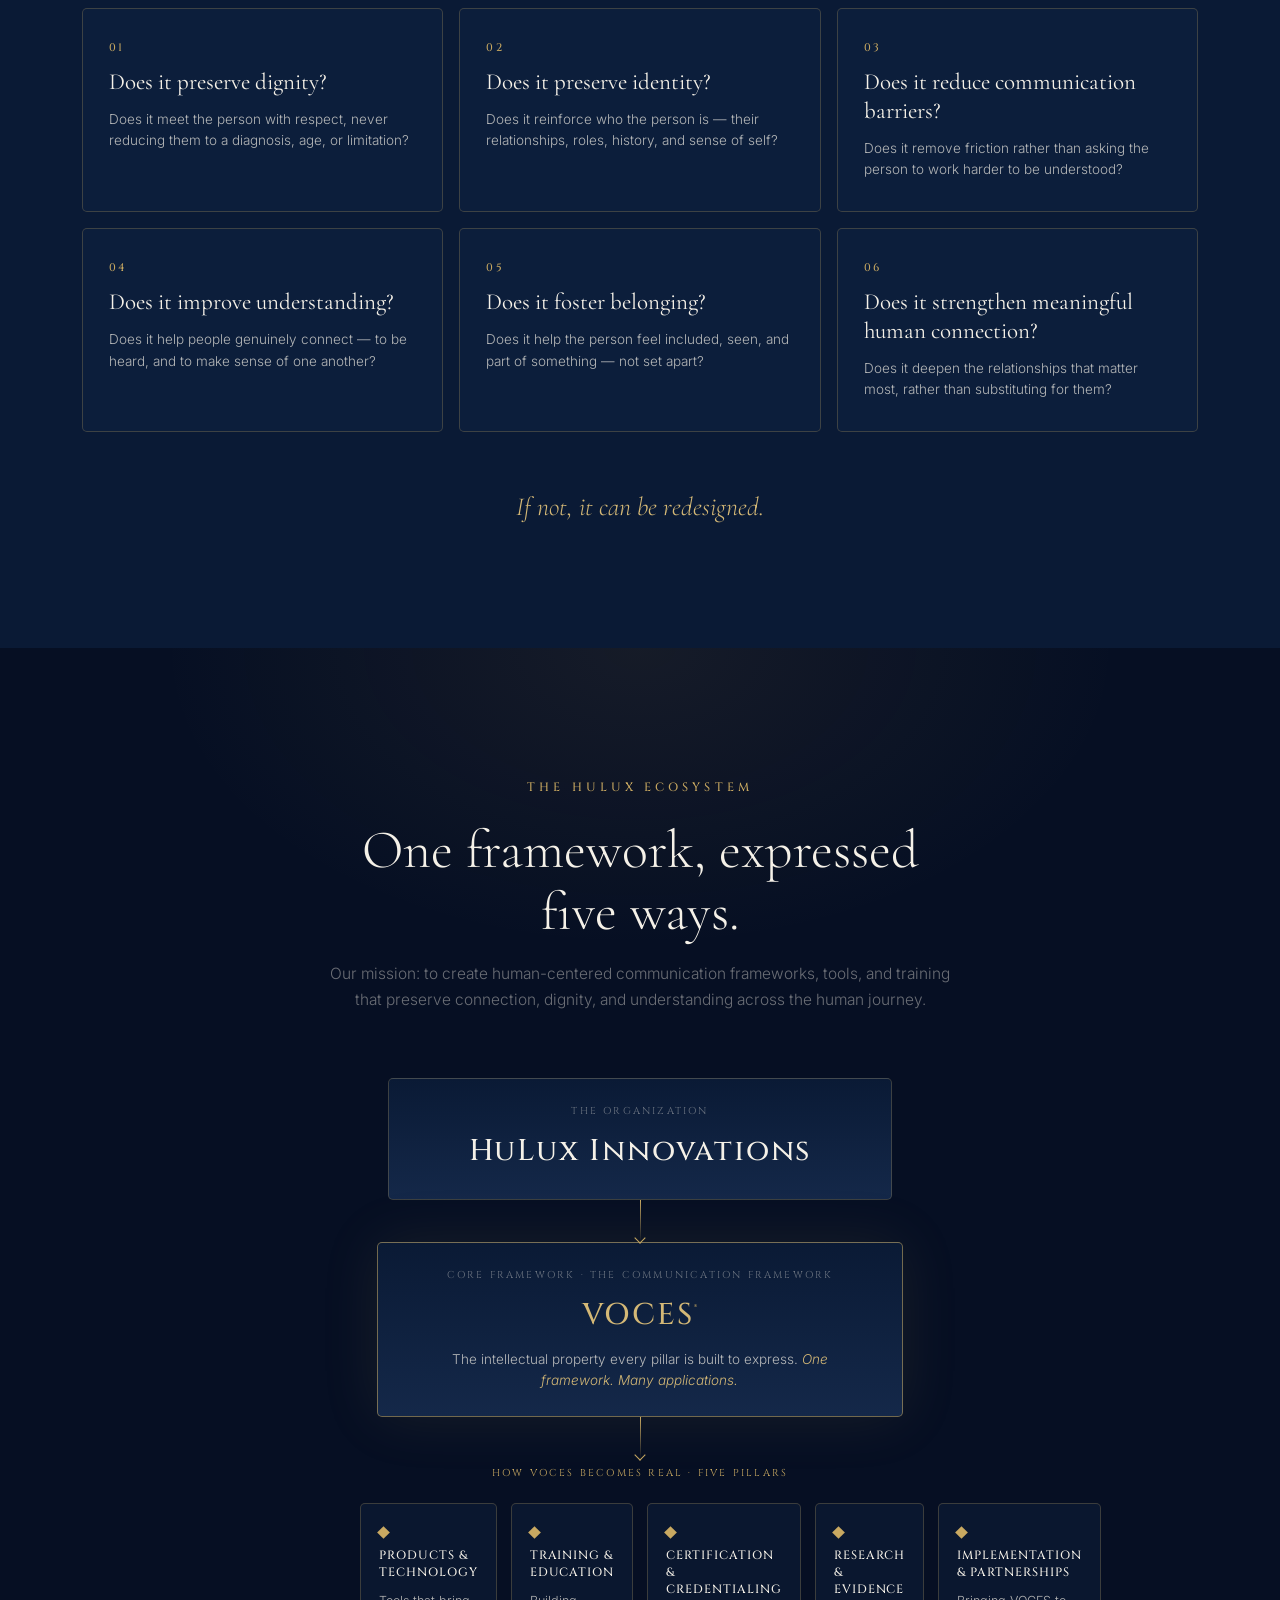
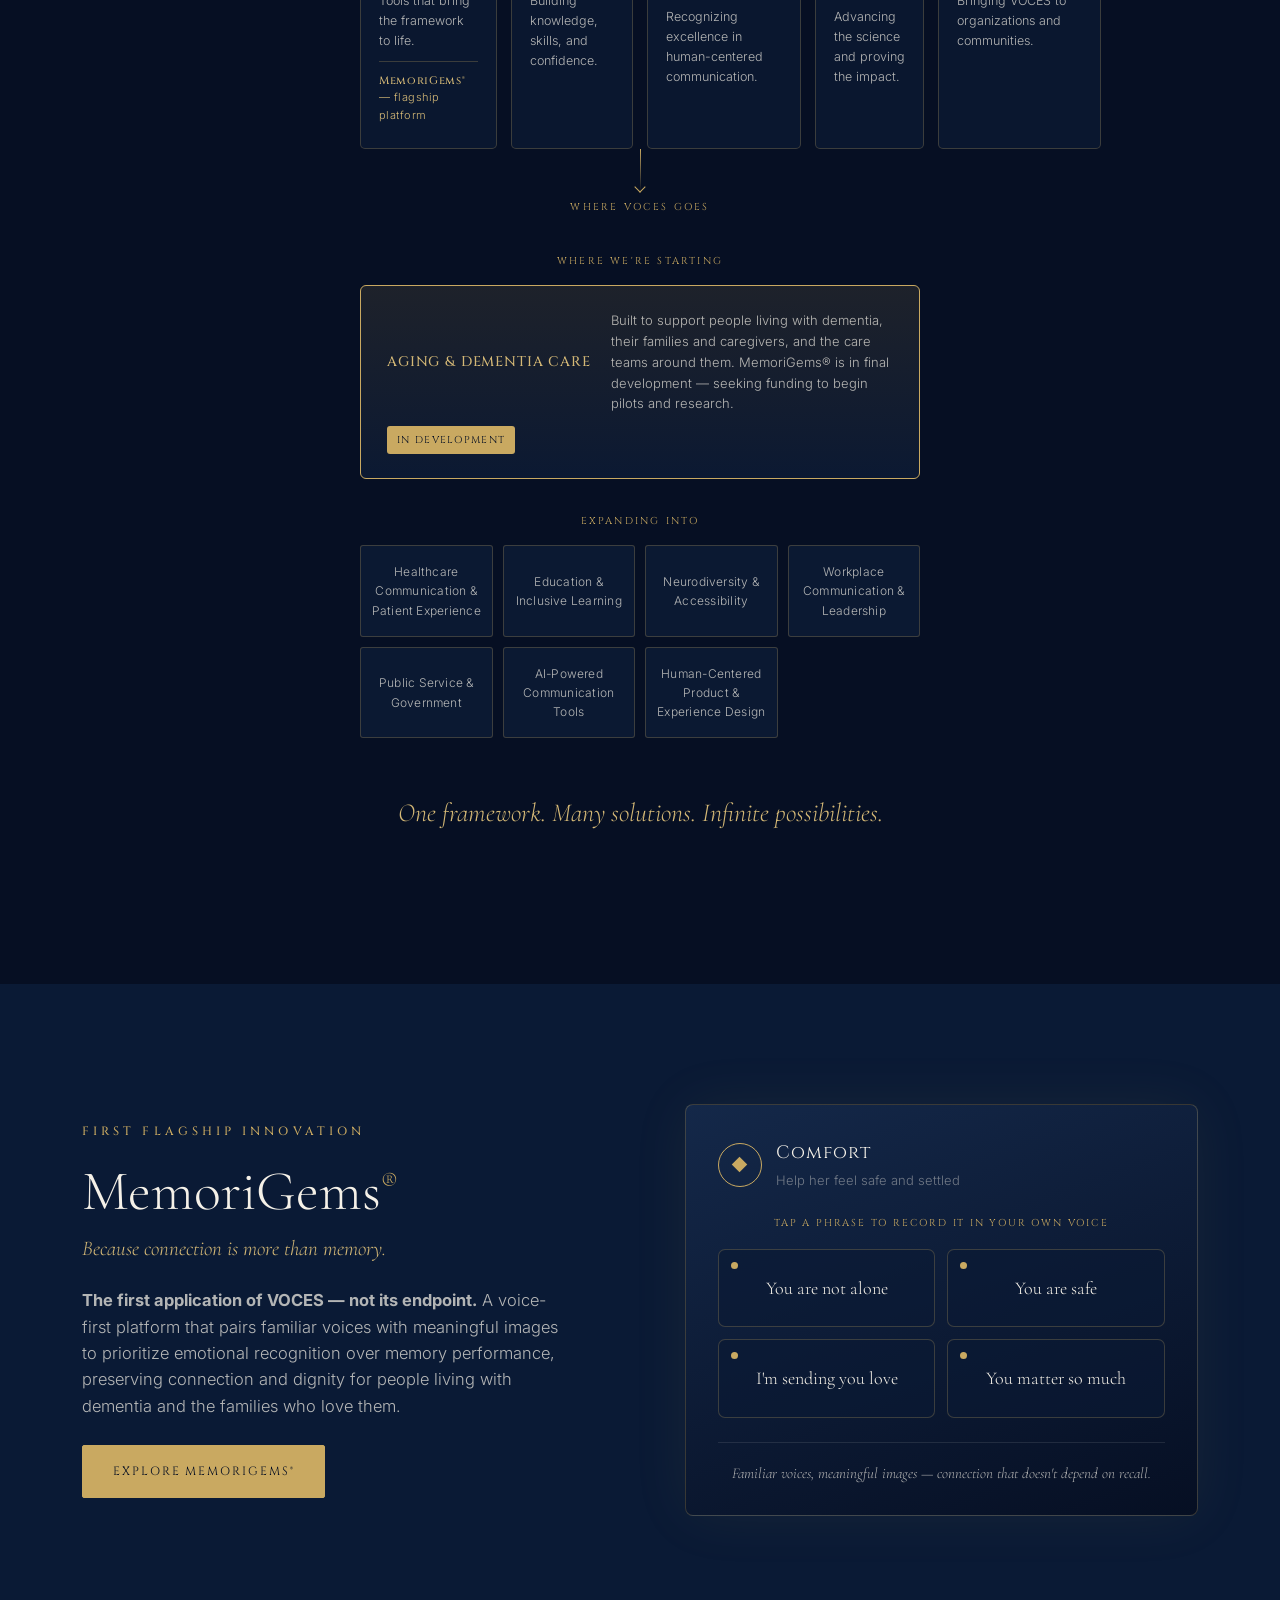
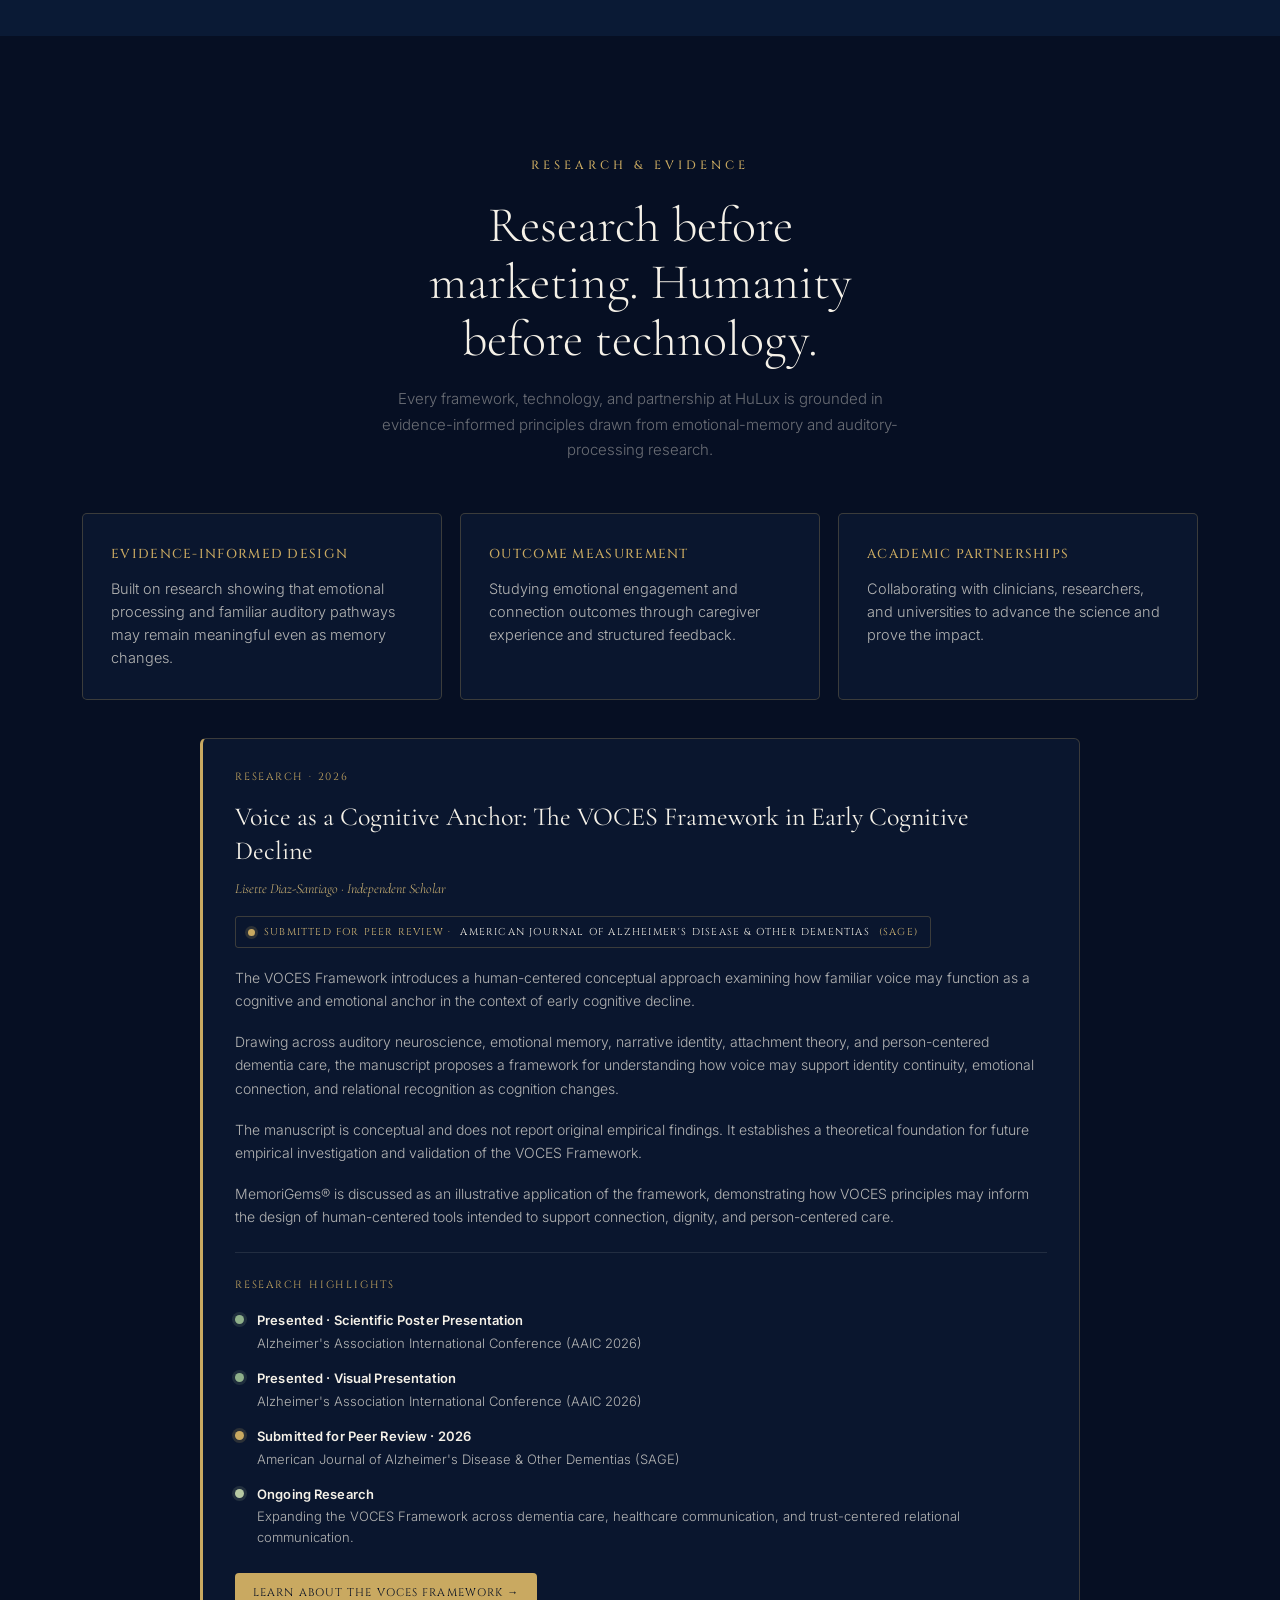
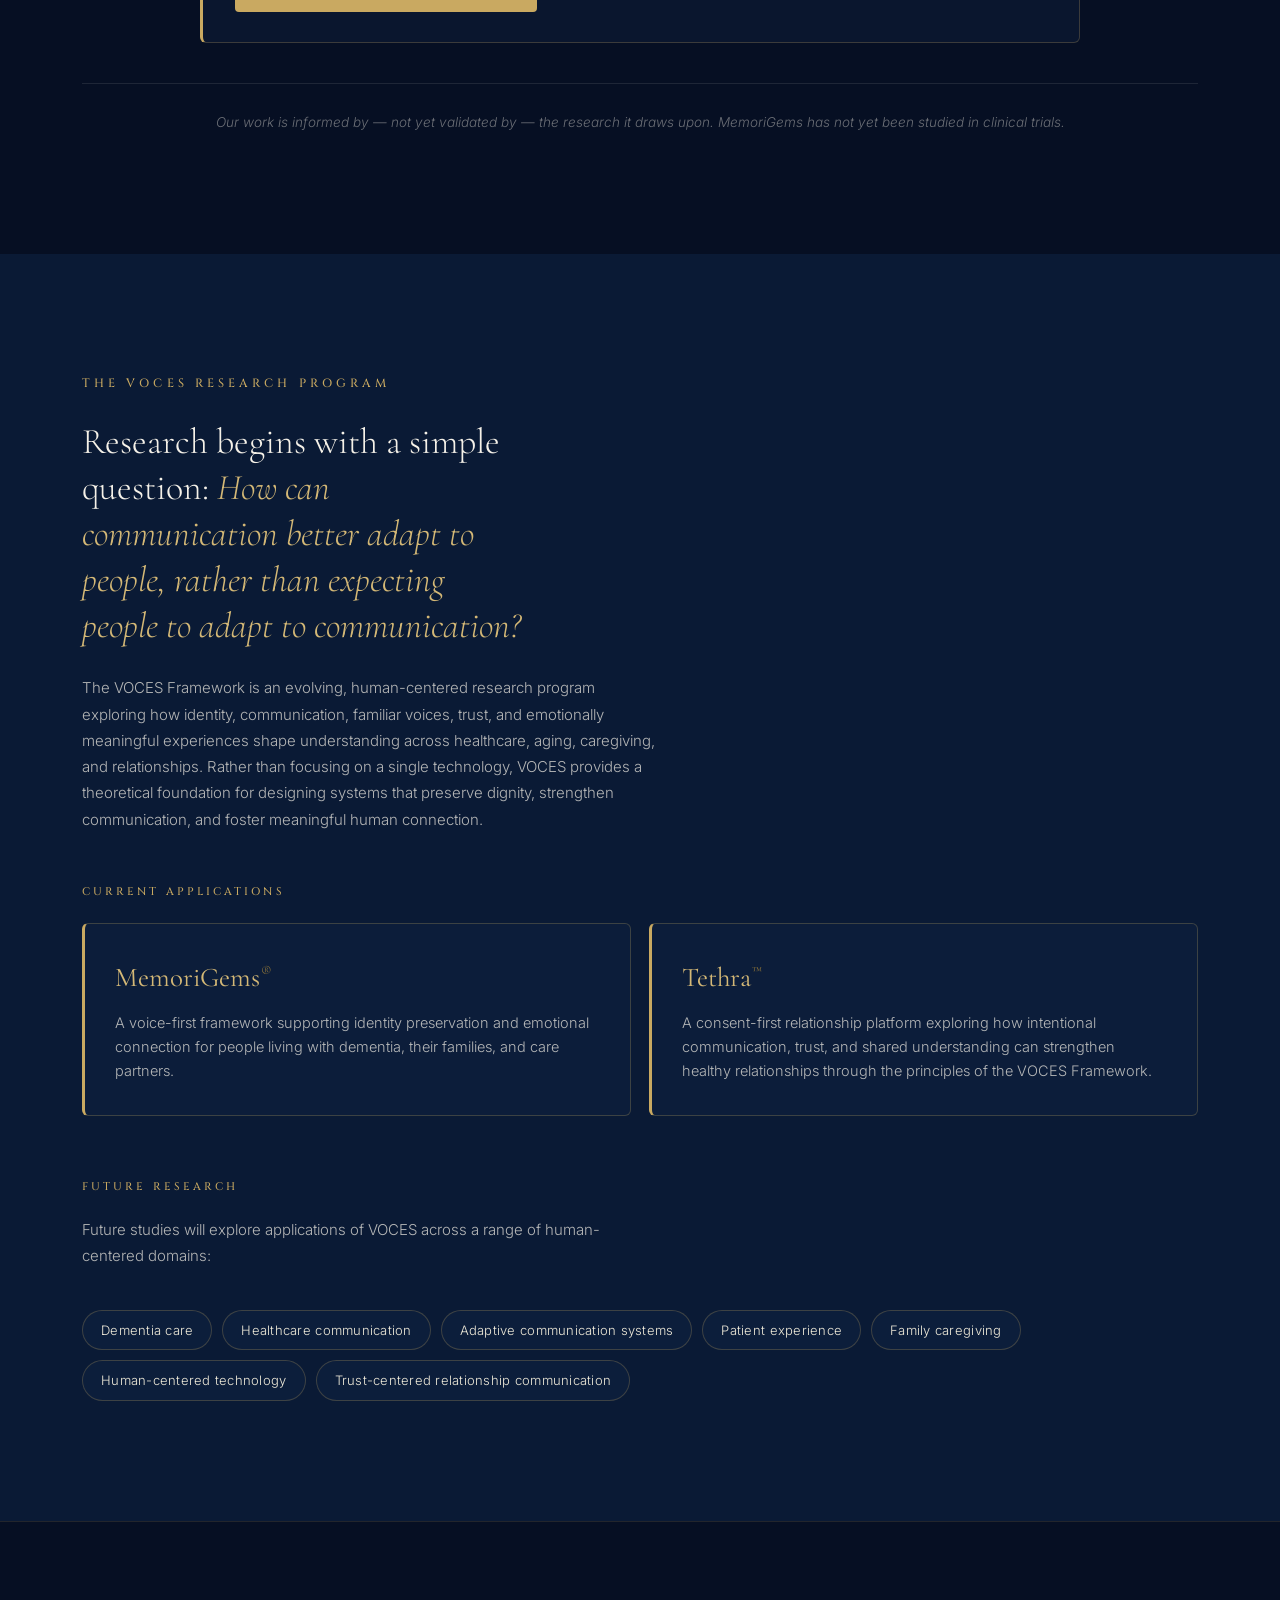
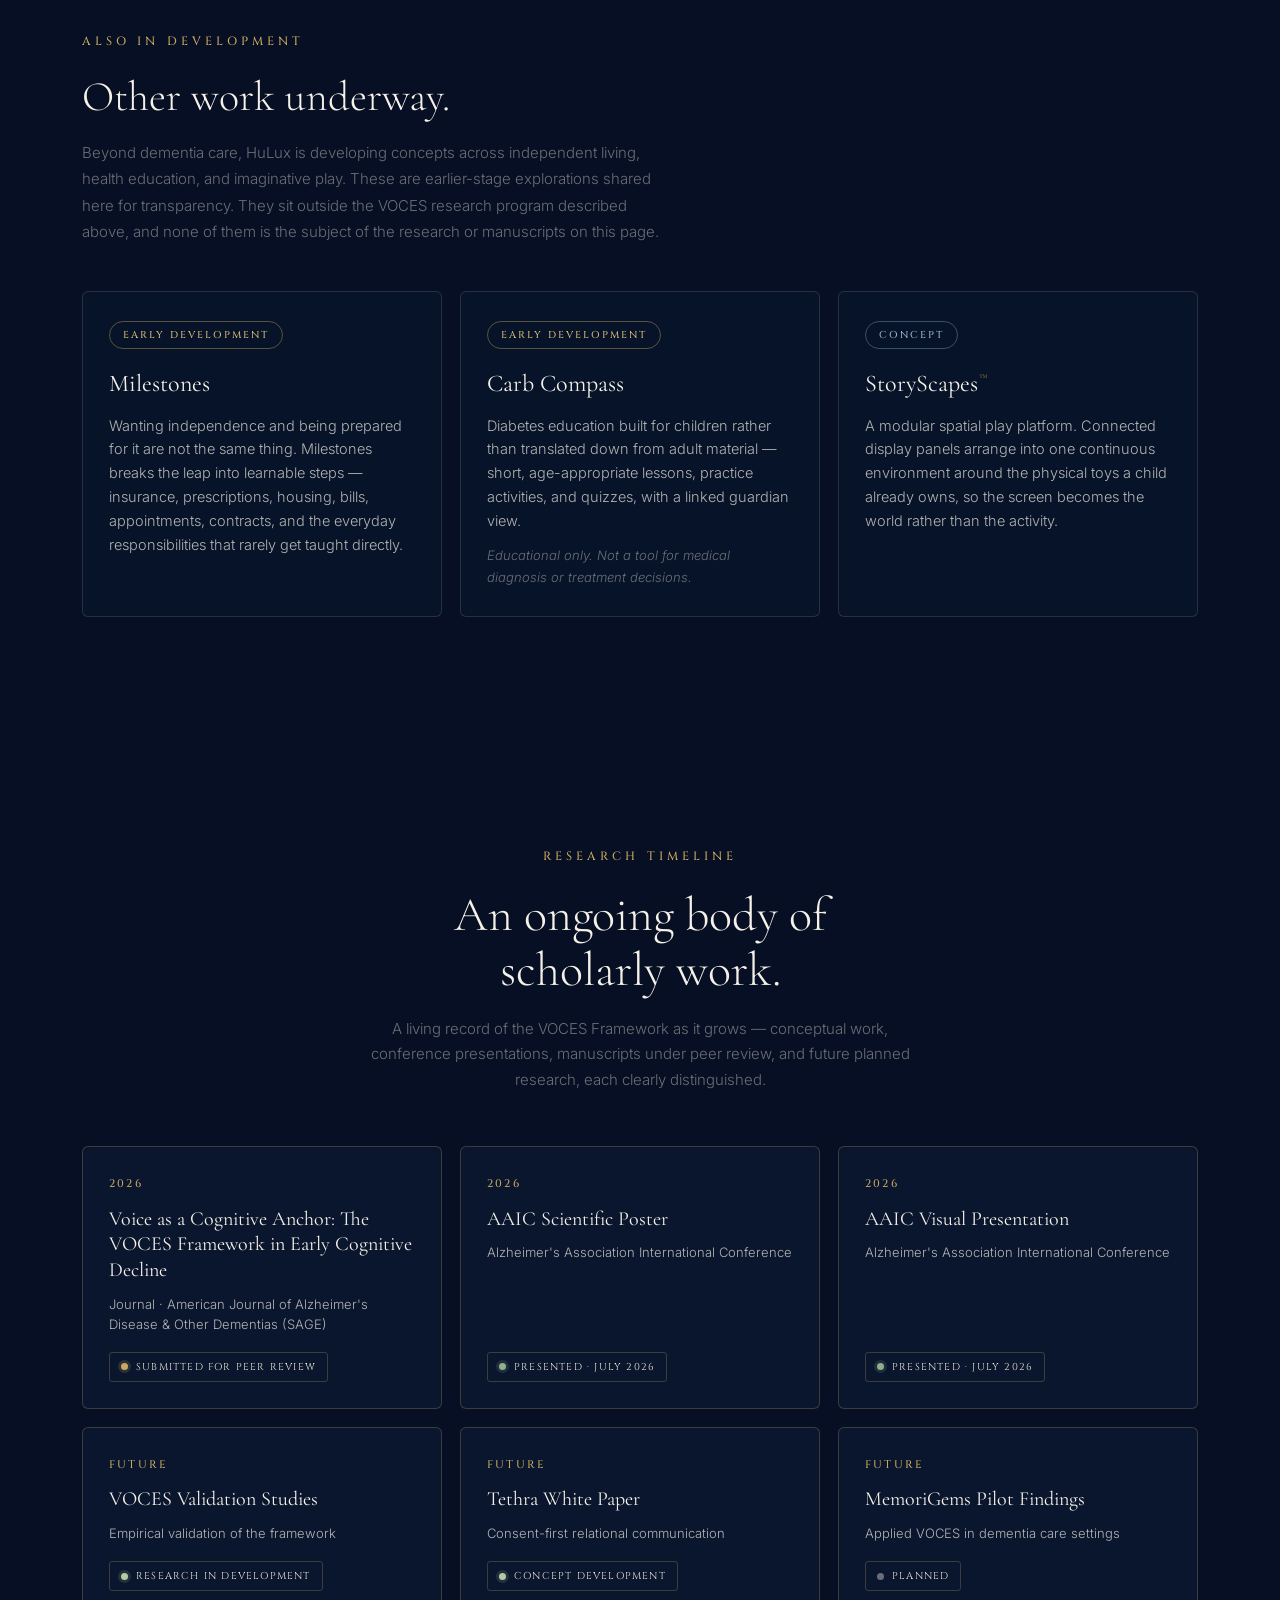
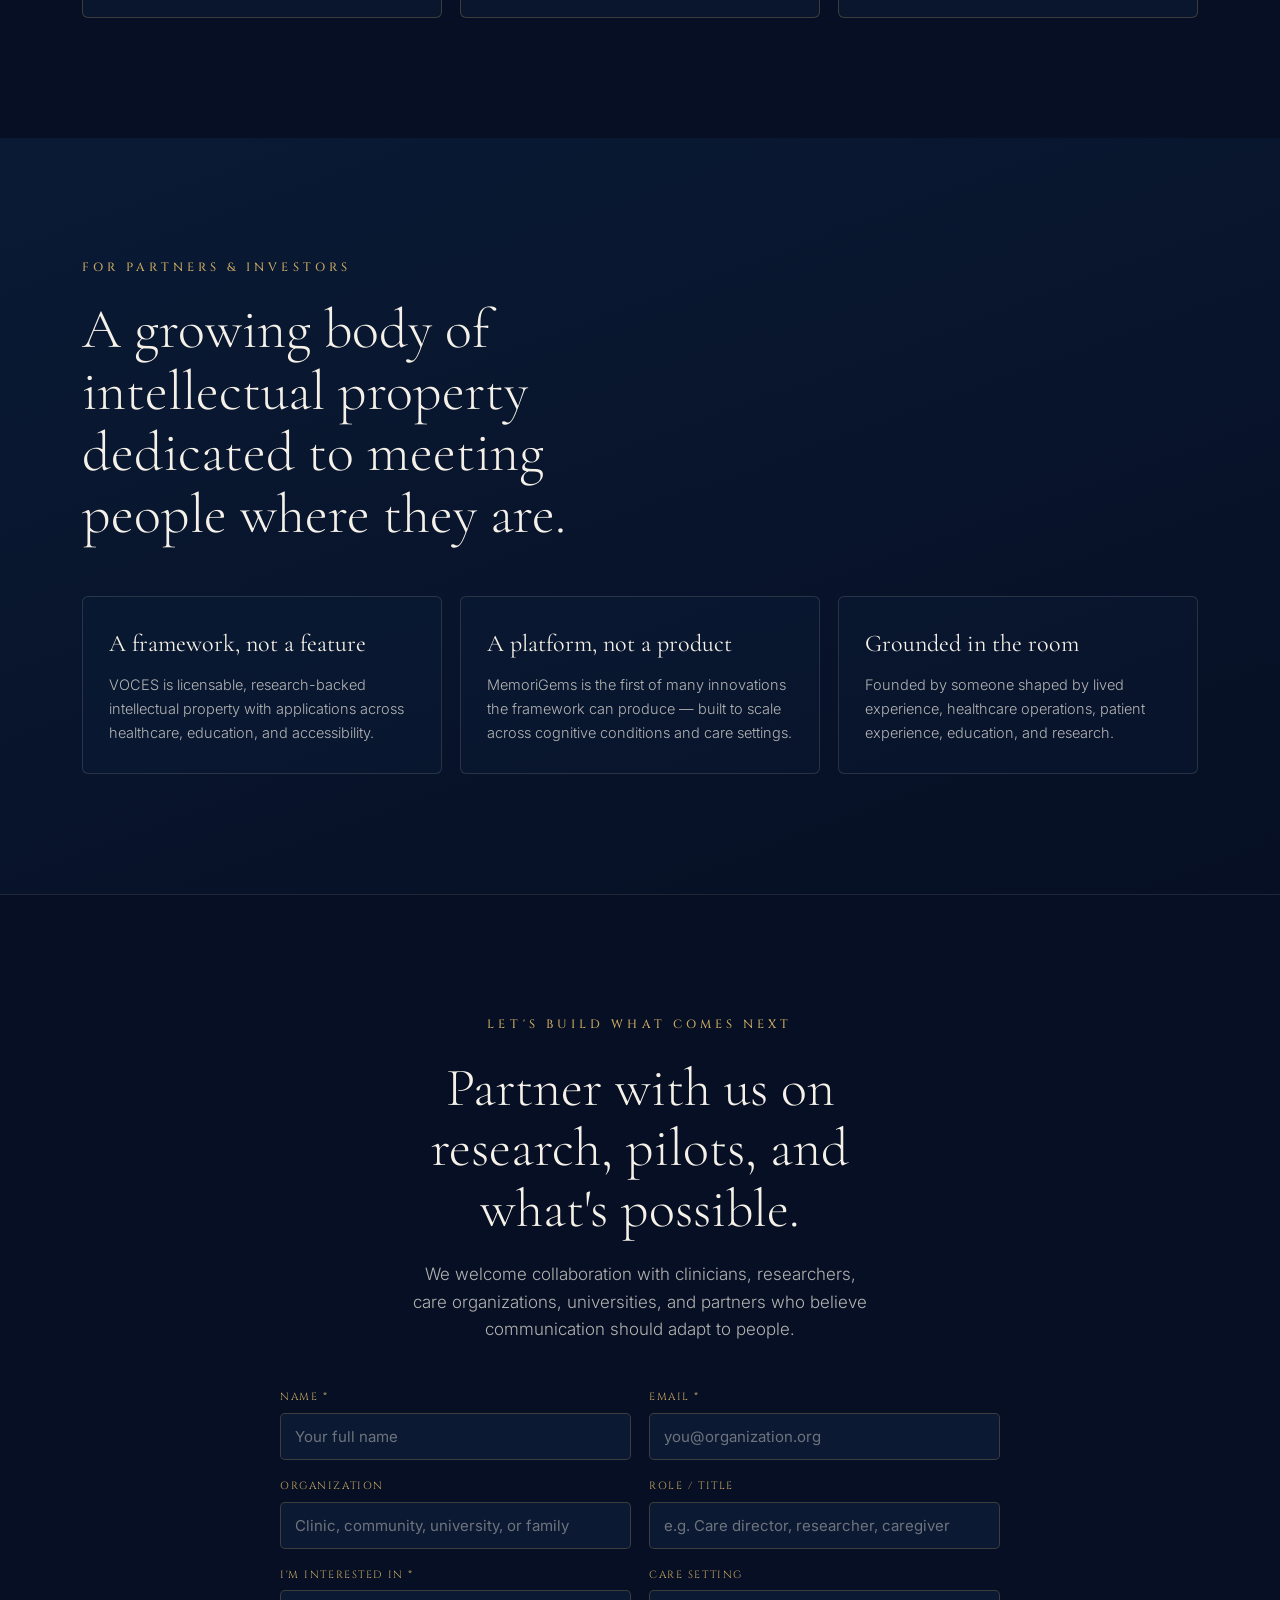
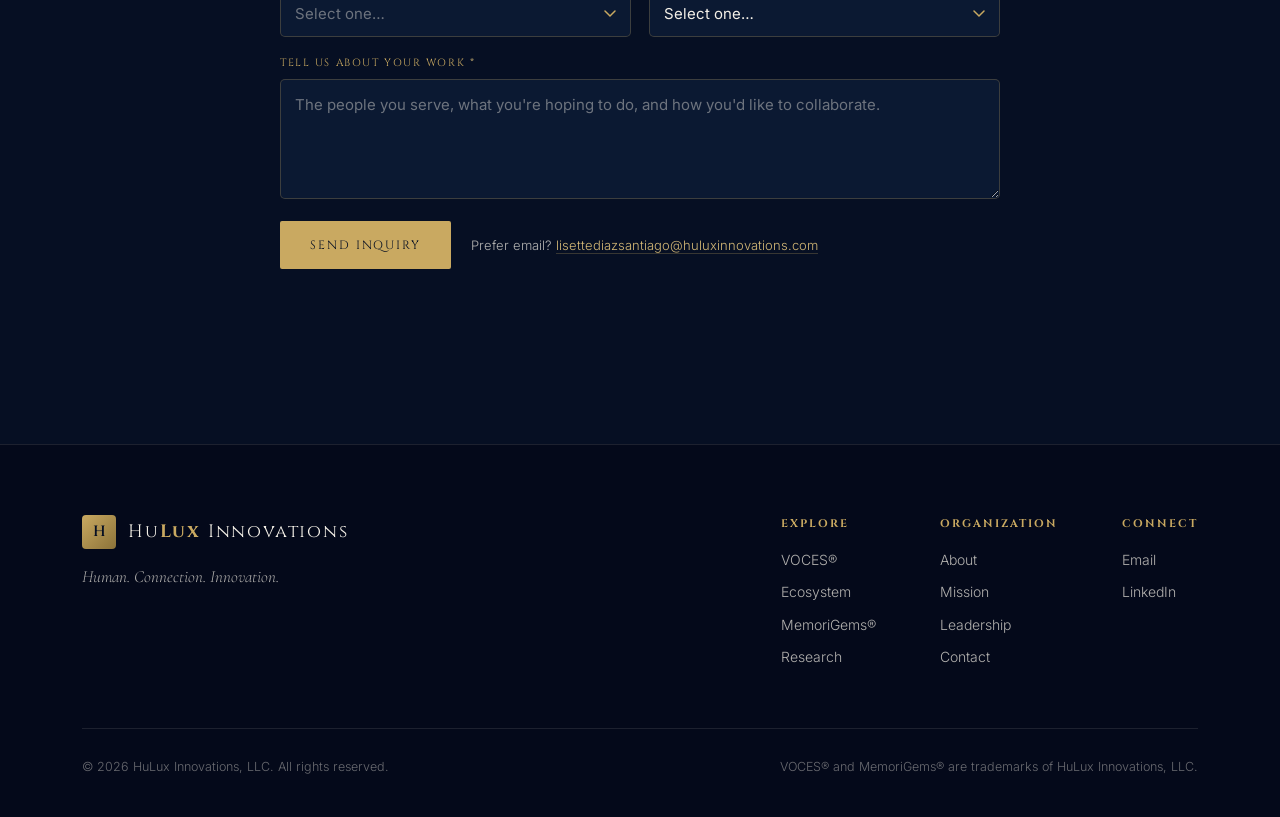
==== commit d7f2b7e6: "update" ====
--- a/public/index.html
+++ b/public/index.html
@@ -298,6 +298,33 @@
   </div>
 </section>
 
+<!-- OTHER WORK IN DEVELOPMENT -->
+<section class="portfolio" id="portfolio">
+  <div class="wrap">
+    <span class="eyebrow reveal">Also In Development</span>
+    <h2 class="reveal">Other work underway.</h2>
+    <p class="note reveal">Beyond dementia care, HuLux is developing concepts across independent living, health education, and imaginative play. These are earlier-stage explorations shared here for transparency. They sit outside the VOCES research program described above, and none of them is the subject of the research or manuscripts on this page.</p>
+    <div class="p-grid">
+      <div class="p-card reveal">
+        <span class="p-stage s-early">Early Development</span>
+        <h3>Milestones</h3>
+        <p>Wanting independence and being prepared for it are not the same thing. Milestones breaks the leap into learnable steps &mdash; insurance, prescriptions, housing, bills, appointments, contracts, and the everyday responsibilities that rarely get taught directly.</p>
+      </div>
+      <div class="p-card reveal">
+        <span class="p-stage s-early">Early Development</span>
+        <h3>Carb Compass</h3>
+        <p>Diabetes education built for children rather than translated down from adult material &mdash; short, age-appropriate lessons, practice activities, and quizzes, with a linked guardian view.</p>
+        <p class="p-bound">Educational only. Not a tool for medical diagnosis or treatment decisions.</p>
+      </div>
+      <div class="p-card reveal">
+        <span class="p-stage s-concept">Concept</span>
+        <h3>StoryScapes<span class="reg">&trade;</span></h3>
+        <p>A modular spatial play platform. Connected display panels arrange into one continuous environment around the physical toys a child already owns, so the screen becomes the world rather than the activity.</p>
+      </div>
+    </div>
+  </div>
+</section>
+
 <!-- RESEARCH TIMELINE -->
 <section class="timeline" id="timeline">
   <div class="wrap">
--- a/public/styles.css
+++ b/public/styles.css
@@ -614,3 +614,18 @@
   .for-card{font-size:18px}
   .format-chip{padding:12px 20px;font-size:11px}
 }
+
+.portfolio{background:var(--navy-deep);padding:110px 0;border-top:1px solid rgba(201,169,97,.14)}
+.portfolio .eyebrow{display:block;margin-bottom:22px}
+.portfolio h2{font-family:var(--serif);font-weight:300;font-size:clamp(28px,4vw,42px);color:var(--cream);max-width:22ch;margin:0 0 18px;line-height:1.16}
+.portfolio .note{font-size:15px;color:var(--cream-faint);line-height:1.75;max-width:66ch;margin:0 0 46px}
+.p-grid{display:grid;grid-template-columns:repeat(3,minmax(0,1fr));gap:18px}
+.p-card{border:1px solid rgba(245,241,232,.13);border-radius:6px;padding:28px 26px;background:rgba(20,40,73,.18)}
+.p-stage{display:inline-block;font-family:var(--display);font-size:10px;font-weight:500;letter-spacing:.2em;text-transform:uppercase;border-radius:40px;padding:5px 13px;margin-bottom:16px}
+.p-stage.s-early{color:var(--gold-warm);border:1px solid rgba(201,169,97,.42)}
+.p-stage.s-concept{color:#9FB6D4;border:1px solid rgba(159,182,212,.36)}
+.p-card h3{font-family:var(--serif);font-size:24px;color:var(--cream);margin-bottom:10px;font-weight:400}
+.p-card h3 .reg{font-size:12px;vertical-align:super;color:var(--gold-deep);margin-left:1px}
+.p-card p{font-size:14.5px;color:var(--cream-muted);line-height:1.65}
+.p-card .p-bound{font-size:13px;color:var(--cream-faint);font-style:italic;margin-top:12px}
+@media (max-width:900px){.p-grid{grid-template-columns:1fr}.portfolio{padding:80px 0}}
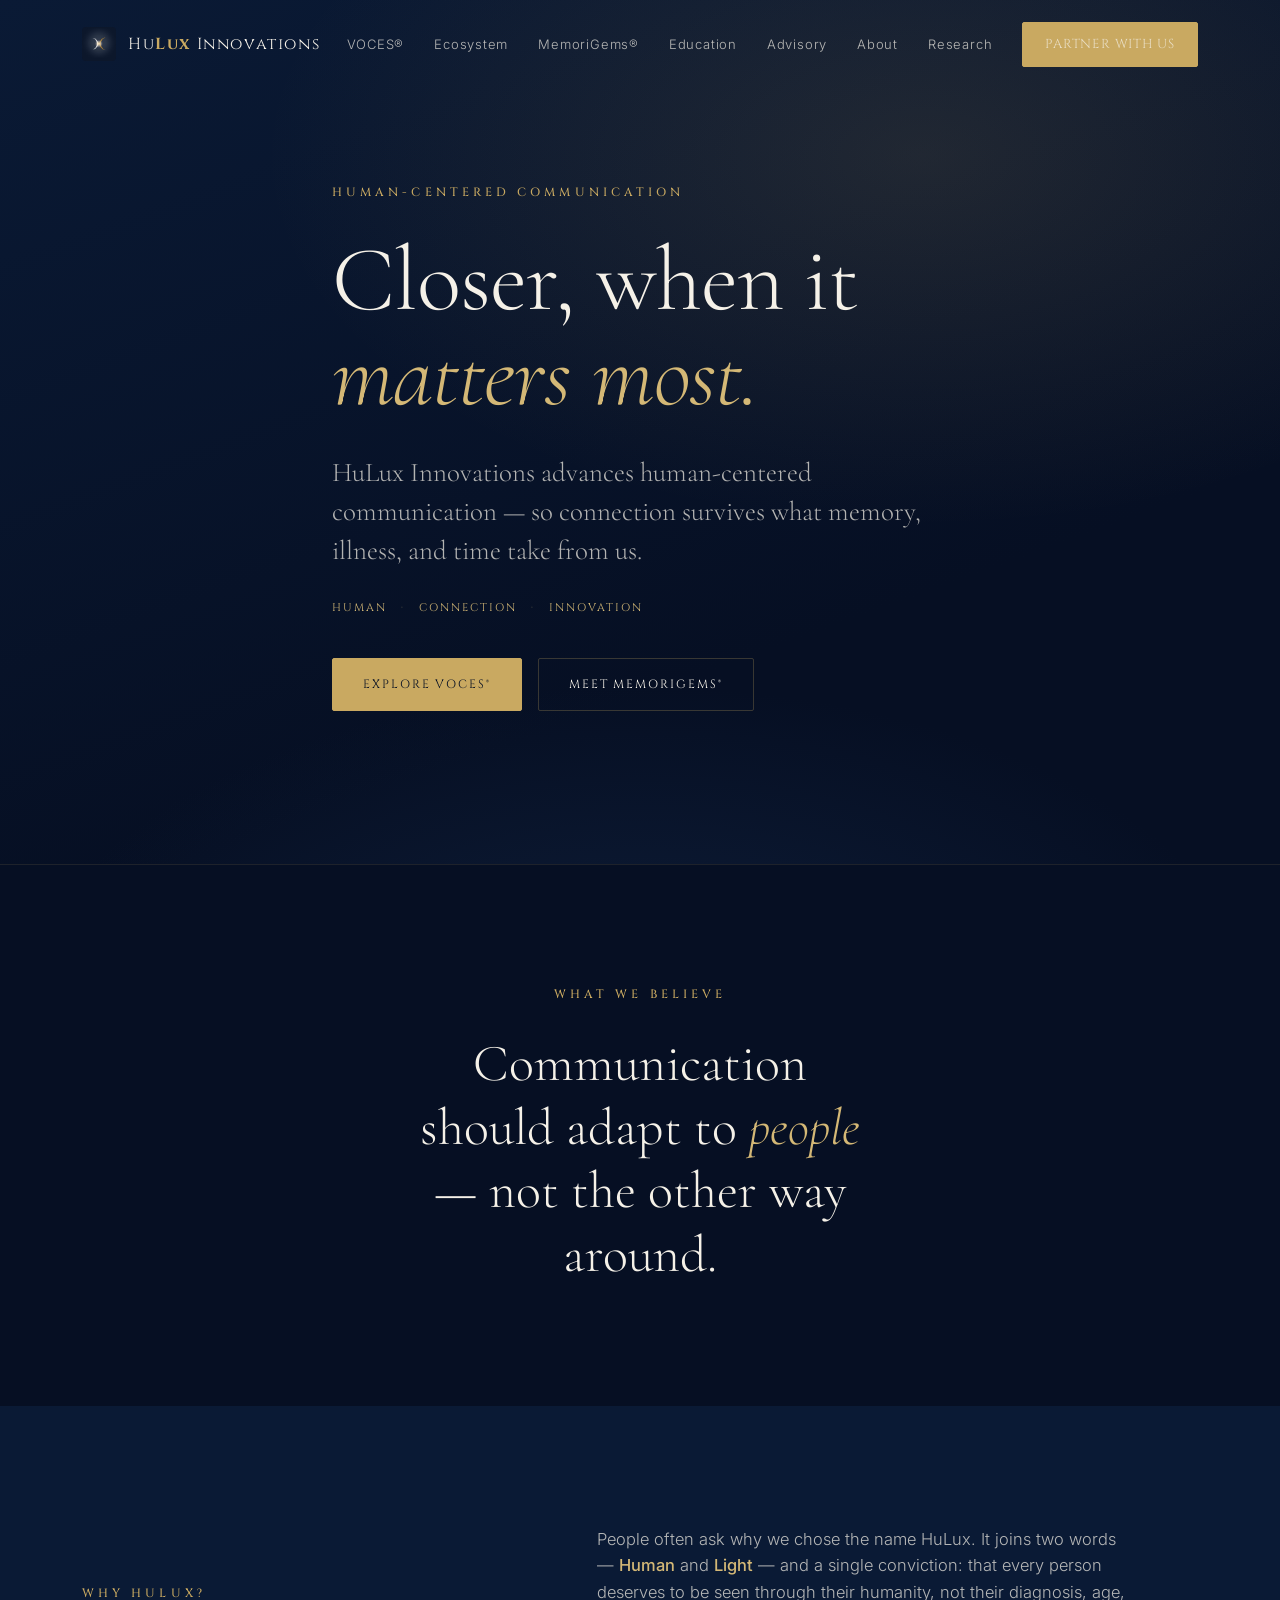
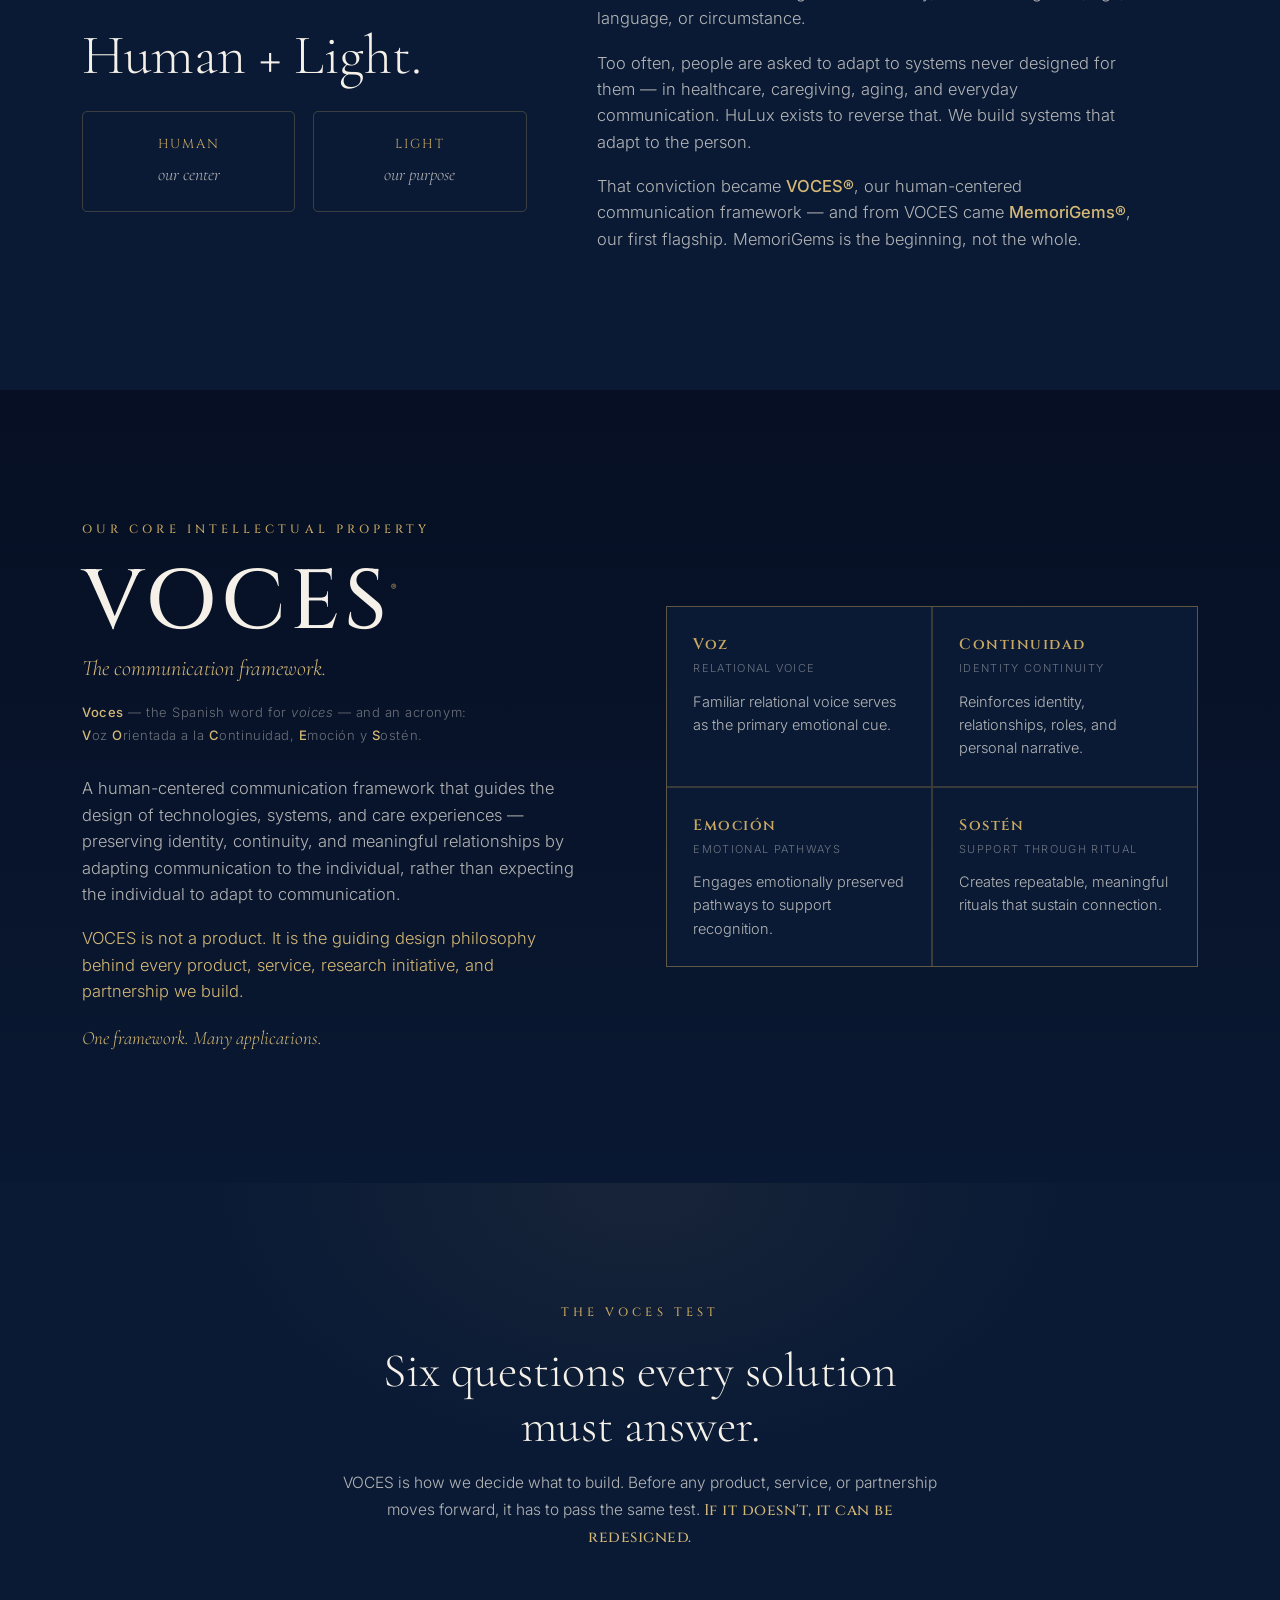
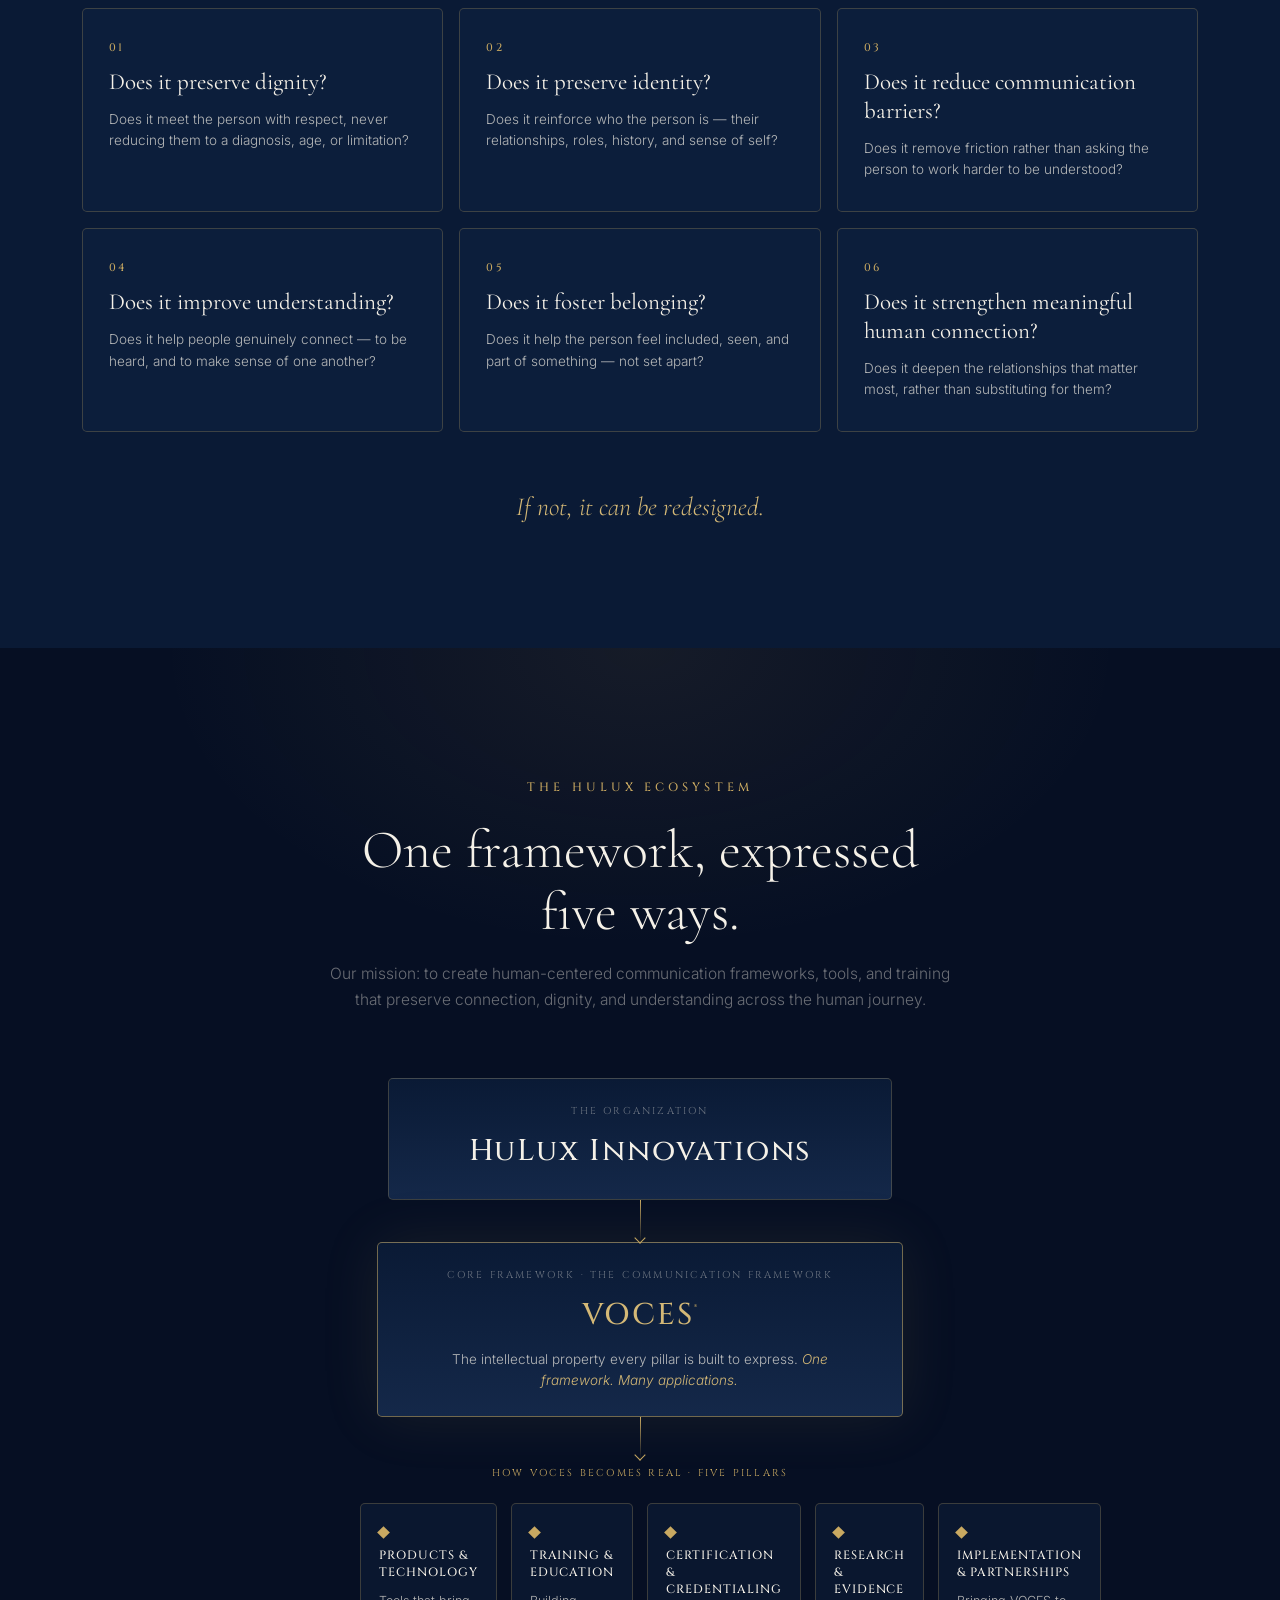
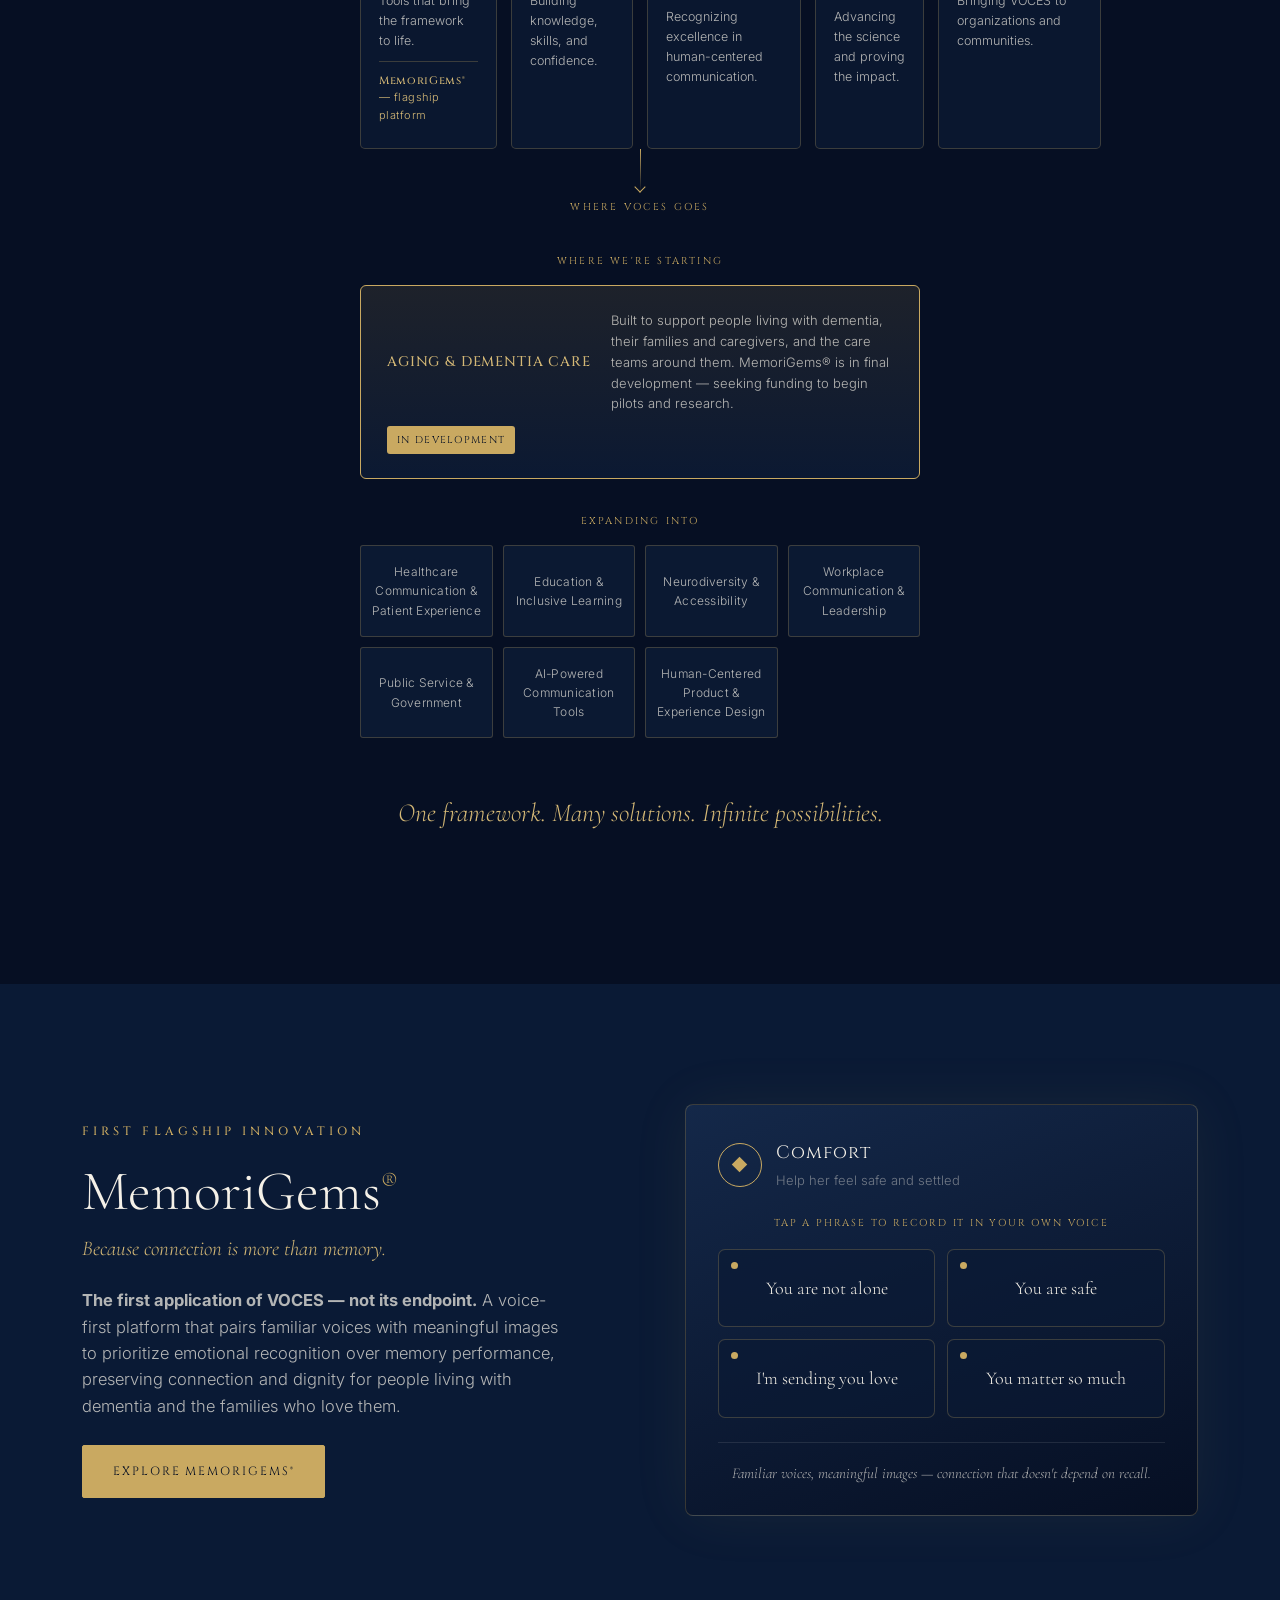
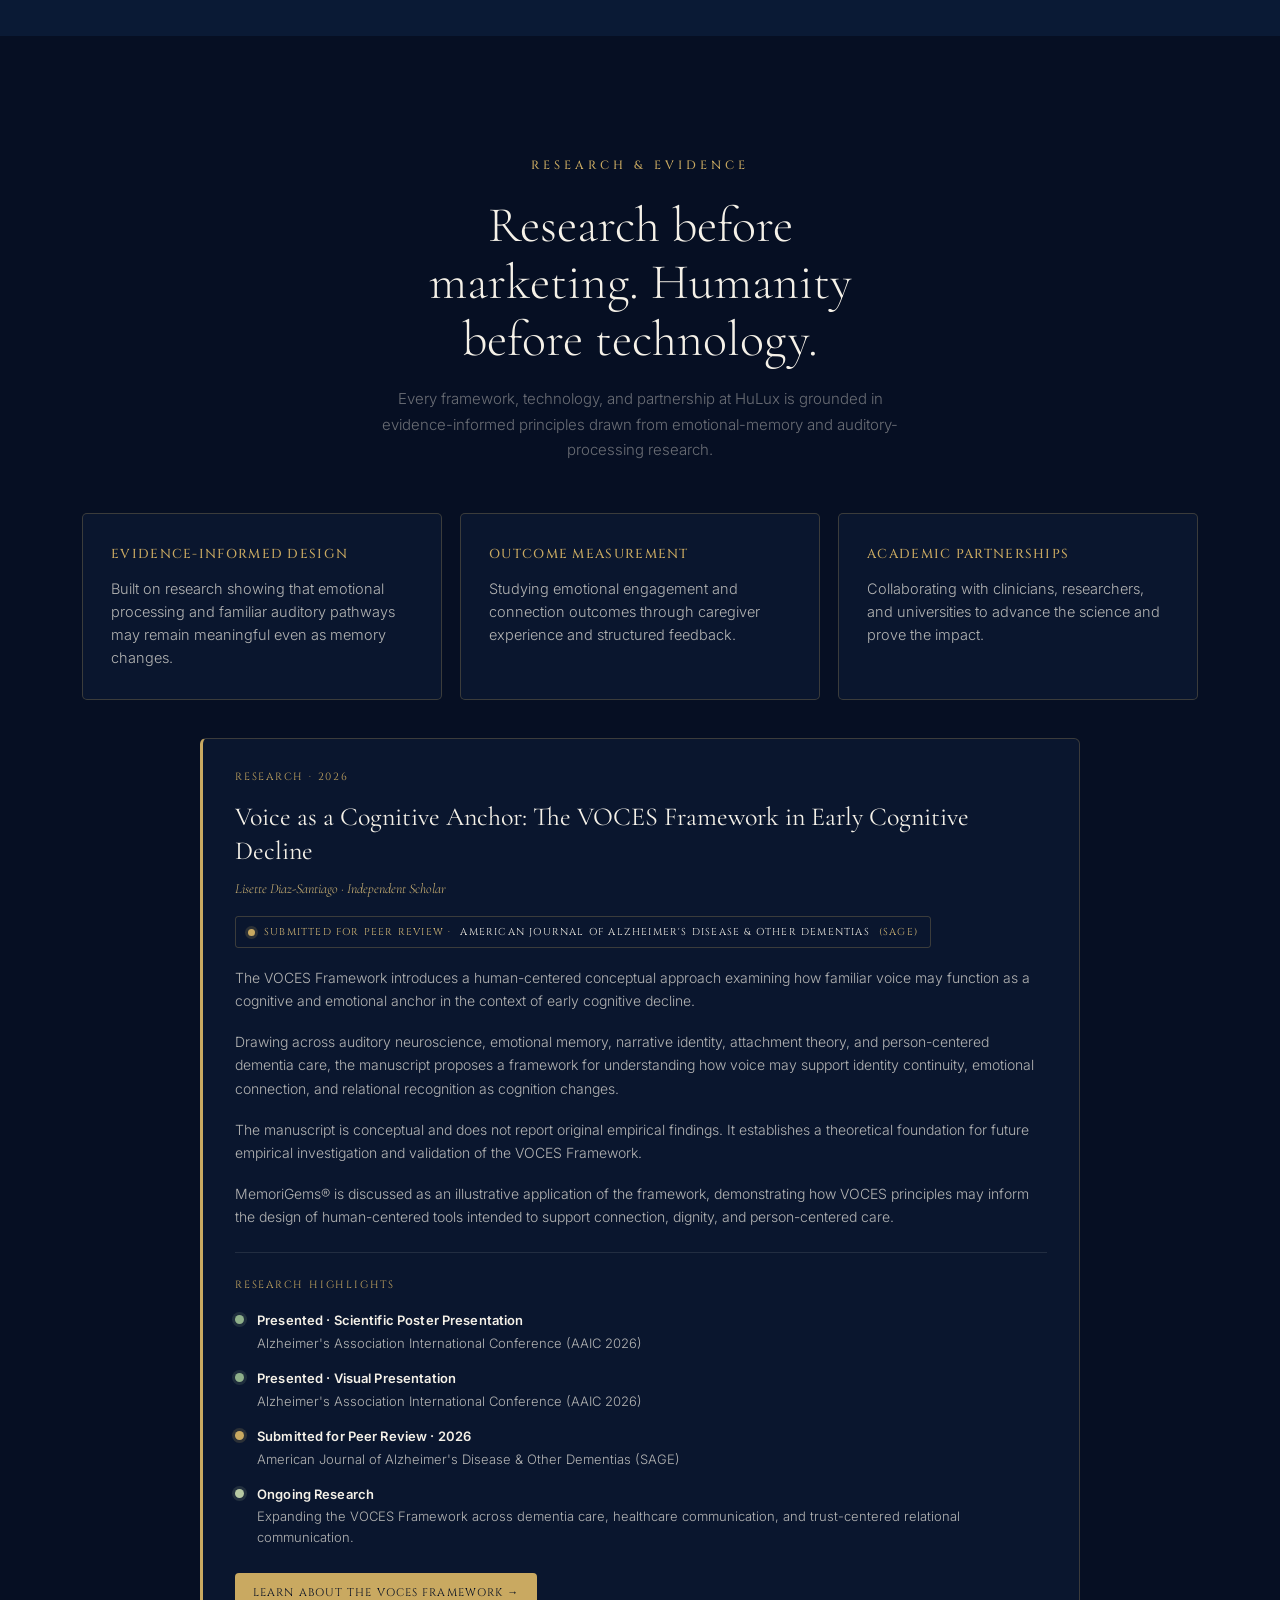
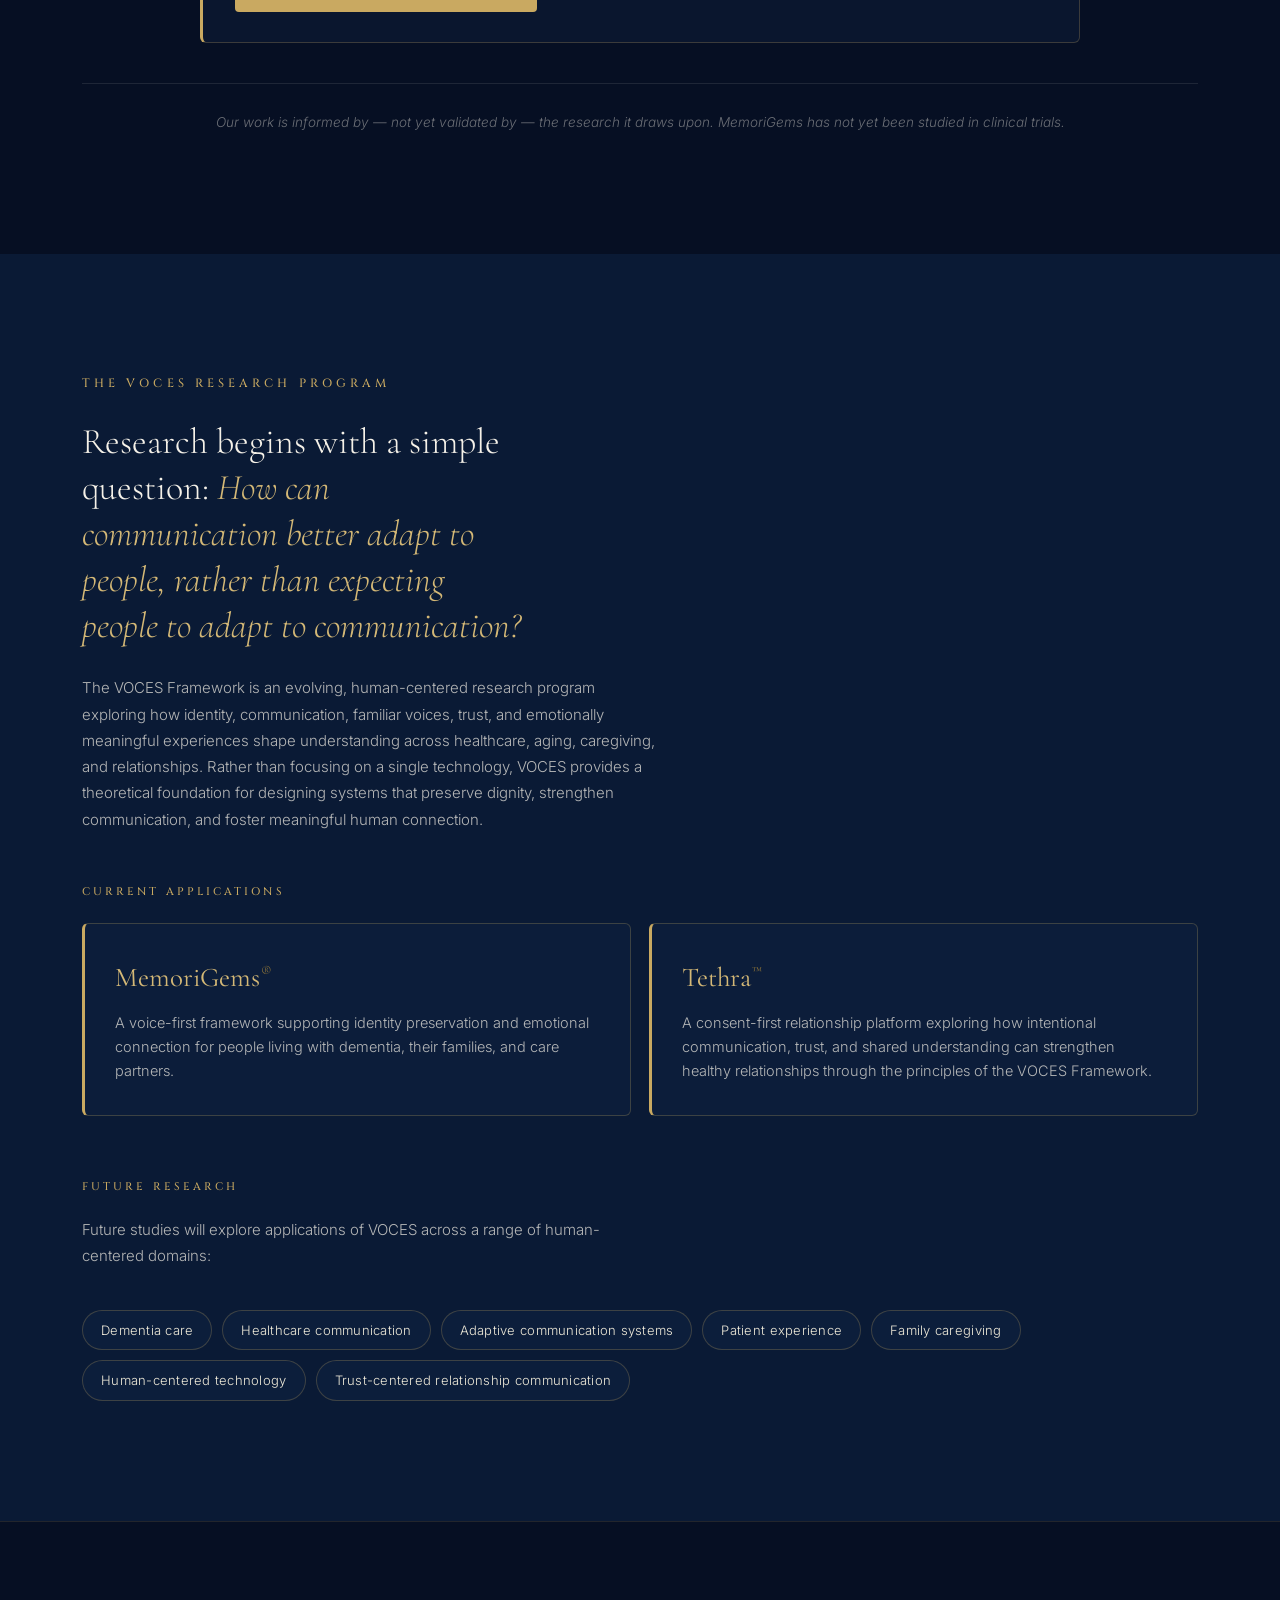
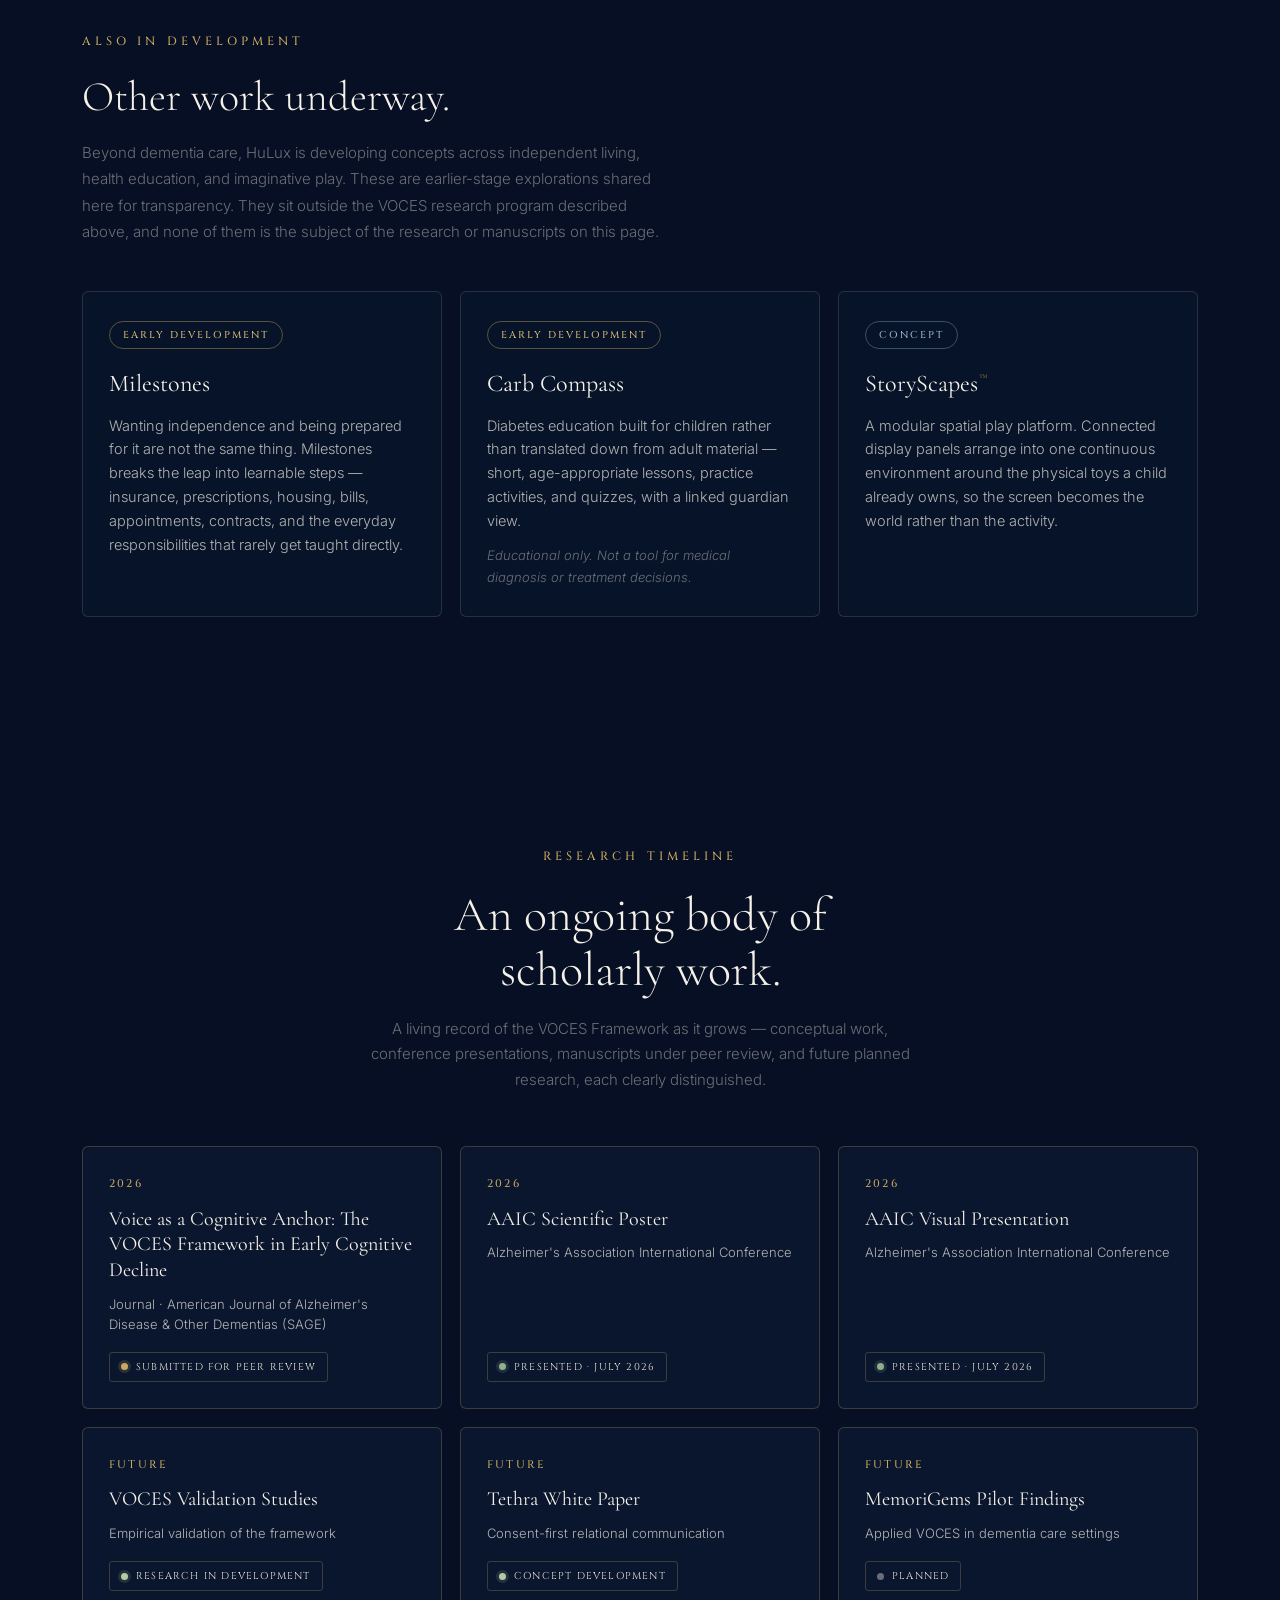
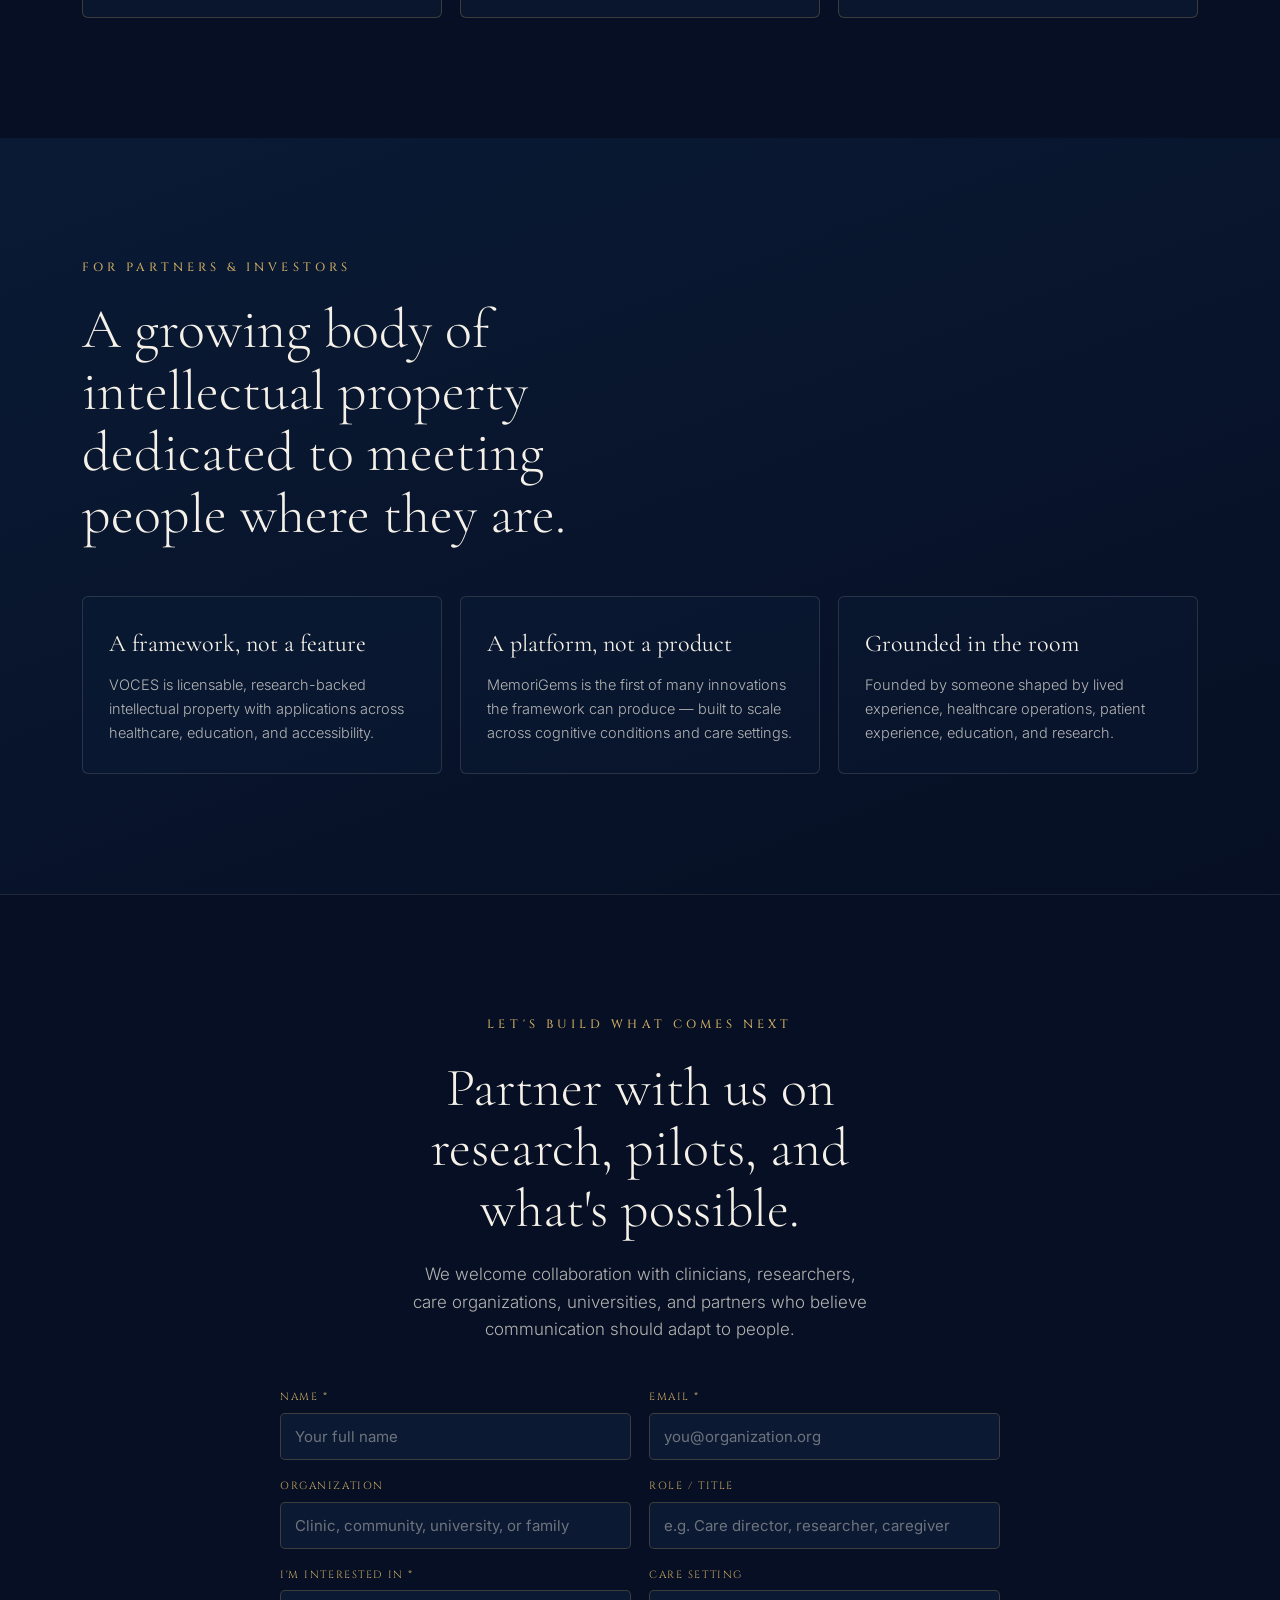
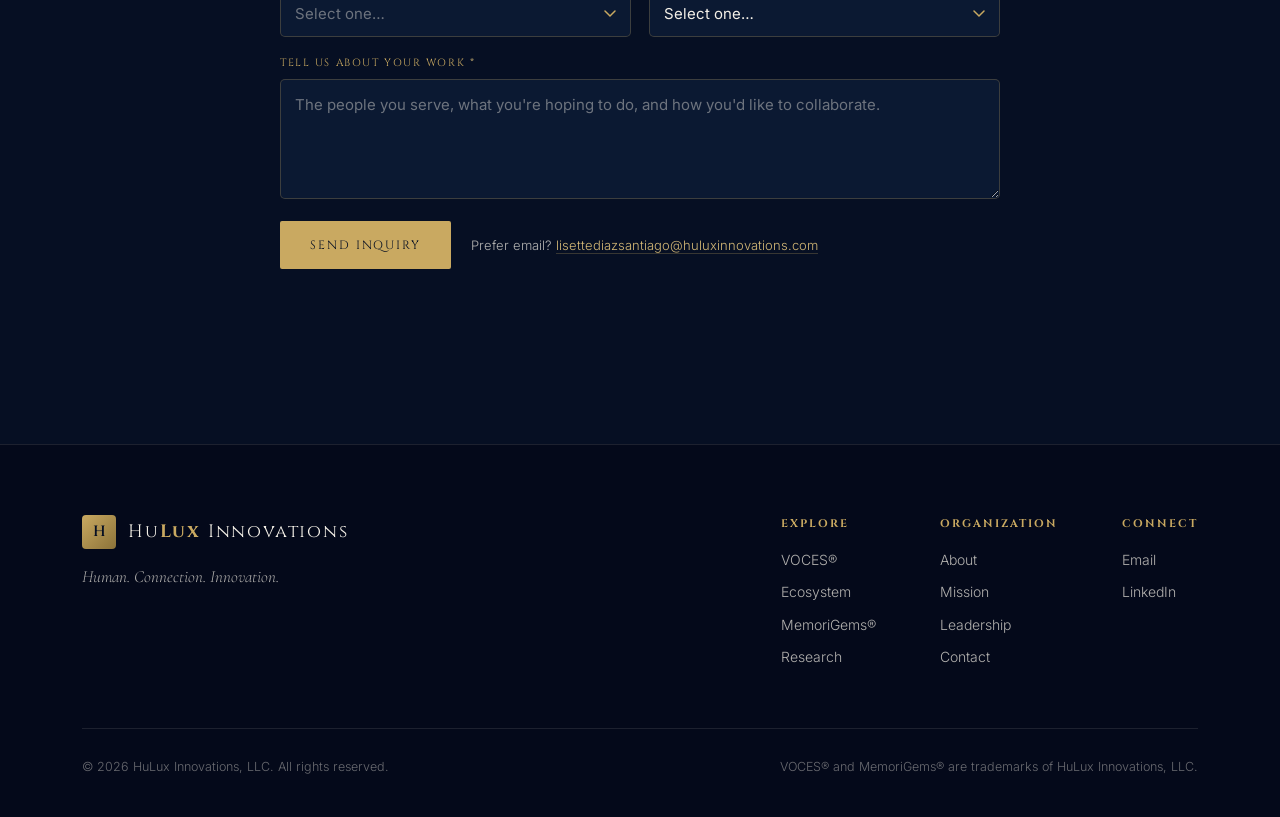
==== commit e61b0617: "Add files via upload" ====
--- a/public/index.html
+++ b/public/index.html
@@ -41,6 +41,7 @@
       <a href="#ecosystem">Ecosystem</a>
       <a href="memorigems.html">MemoriGems®</a>
       <a href="education.html">Education</a>
+      <a href="advisory.html">Advisory</a>
       <a href="about.html">About</a>
       <a href="#research">Research</a>
       <a class="btn btn-primary" href="#contact">Partner with us</a>
@@ -53,6 +54,7 @@
   <a href="#ecosystem">Ecosystem</a>
   <a href="memorigems.html">MemoriGems®</a>
   <a href="education.html">Education</a>
+  <a href="advisory.html">Advisory</a>
   <a href="about.html">About</a>
   <a href="#research">Research</a>
   <a class="btn btn-primary" href="#contact">Partner with us</a>
--- a/public/styles.css
+++ b/public/styles.css
@@ -629,3 +629,106 @@
 .p-card p{font-size:14.5px;color:var(--cream-muted);line-height:1.65}
 .p-card .p-bound{font-size:13px;color:var(--cream-faint);font-style:italic;margin-top:12px}
 @media (max-width:900px){.p-grid{grid-template-columns:1fr}.portfolio{padding:80px 0}}
+
+/* ============================================================
+   Advisory & Implementation (advisory.html · asesoria.html)
+   ============================================================ */
+.nav-links a.active{color:var(--gold-warm)}
+.adv-hero h1{max-width:20ch}
+.adv-hero p{max-width:62ch}
+.adv-hero-top{display:flex;justify-content:space-between;align-items:center;gap:16px;flex-wrap:wrap;margin-bottom:24px}
+.adv-hero-top .eyebrow{margin-bottom:0}
+.adv-lang{display:inline-flex;border:1px solid rgba(201,169,97,.45);border-radius:40px;padding:3px}
+.adv-lang a{font-size:13px;font-weight:500;letter-spacing:.04em;padding:9px 18px;border-radius:40px;color:var(--cream);min-height:40px;display:inline-flex;align-items:center}
+.adv-lang a[aria-current="page"]{background:var(--gold);color:var(--navy-deep)}
+.adv-lang a:not([aria-current]):hover{color:var(--gold-warm)}
+.adv-hero-cta{margin-top:36px}
+
+.adv-label,.adv-kicker{display:block;font-family:var(--display);font-size:12px;font-weight:500;letter-spacing:.3em;text-transform:uppercase;color:var(--cream-faint)}
+.adv-kicker{font-size:11px;letter-spacing:.26em;color:var(--gold-deep)}
+.adv-h2{font-family:var(--serif);font-weight:300;font-size:clamp(30px,4vw,44px);line-height:1.15;margin:10px 0 34px}
+.adv-h2 em{font-style:italic;color:var(--gold-warm)}
+
+.adv-intro{background:var(--navy-deep);padding:100px 0}
+.adv-split{display:flex;flex-wrap:wrap;gap:56px;align-items:flex-start}
+.adv-lead{flex:1 1 300px;max-width:370px;background:var(--cream);color:var(--navy);border-radius:8px;overflow:hidden}
+.adv-lead img{width:100%;height:320px;object-fit:cover;object-position:center 18%}
+.adv-lead-body{padding:26px 28px 30px;display:flex;flex-direction:column;gap:10px}
+.adv-lead h2{font-family:var(--serif);font-weight:500;font-size:30px;line-height:1.1}
+.adv-role{font-size:13px;color:#3A4A63}
+.adv-creds{list-style:none;margin-top:6px;display:flex;flex-direction:column;gap:9px;font-size:14px;line-height:1.5;color:#24344F;font-weight:400}
+.adv-creds li{position:relative;padding-left:16px}
+.adv-creds li::before{content:"";position:absolute;left:0;top:.6em;width:6px;height:6px;border-radius:50%;background:var(--gold)}
+.adv-what{flex:999 1 520px;min-width:0;display:flex;flex-direction:column;gap:18px}
+.adv-caps{display:grid;grid-template-columns:repeat(2,minmax(0,1fr));column-gap:32px;margin-bottom:22px}
+.adv-cap{border-top:1px solid var(--line);padding:20px 0;display:flex;flex-direction:column;gap:6px}
+.adv-cap h3{font-family:var(--serif);font-weight:400;font-size:24px;color:var(--cream)}
+.adv-cap p{font-size:14.5px;line-height:1.6;color:var(--cream-muted)}
+.adv-who{list-style:none;display:flex;flex-wrap:wrap;gap:10px}
+.adv-who li{font-size:13px;padding:7px 14px;border:1px solid rgba(201,169,97,.32);border-radius:40px;color:rgba(245,241,232,.84)}
+
+.adv-path{background:linear-gradient(170deg,var(--navy),var(--navy-deep));padding:100px 0;border-top:1px solid var(--line-soft)}
+.adv-brackets{display:grid;grid-template-columns:repeat(5,minmax(0,1fr));gap:14px;margin-bottom:16px}
+.adv-brackets .b{padding-top:12px;display:flex;flex-direction:column;gap:2px}
+.adv-brackets .b span{font-family:var(--display);font-size:11px;letter-spacing:.22em;text-transform:uppercase;color:var(--gold)}
+.adv-brackets .b strong{font-family:var(--serif);font-weight:400;font-size:25px}
+.adv-brackets .b1{grid-column:span 2;border-top:3px solid var(--cream)}
+.adv-brackets .b2{grid-column:span 2;border-top:3px solid var(--gold)}
+.adv-brackets .b3{border-top:3px dashed var(--gold-deep)}
+.adv-steps{list-style:none;display:grid;grid-template-columns:repeat(5,minmax(0,1fr));gap:14px}
+.adv-step{border:1px solid rgba(245,241,232,.14);border-radius:6px;padding:24px 20px;background:rgba(20,40,73,.28);display:flex;flex-direction:column;gap:10px}
+.adv-dot{width:38px;height:38px;border-radius:50%;display:flex;align-items:center;justify-content:center;font-family:var(--display);font-size:14px}
+.adv-step.s1 .adv-dot,.adv-step.s2 .adv-dot{background:var(--cream);color:var(--navy)}
+.adv-step.s3 .adv-dot,.adv-step.s4 .adv-dot{background:var(--gold);color:var(--navy-deep)}
+.adv-step.s5 .adv-dot{border:1px solid var(--gold-deep);color:var(--gold-warm)}
+.adv-step h3{font-family:var(--serif);font-weight:400;font-size:24px}
+.adv-step p{font-size:13.5px;line-height:1.6;color:var(--cream-muted)}
+
+.adv-tiers{background:var(--navy-deep);padding:100px 0}
+.adv-tier-list{border:1px solid rgba(201,169,97,.32);border-radius:6px;overflow:hidden}
+.adv-tier{display:flex;flex-wrap:wrap;gap:16px 24px;align-items:center;padding:26px 28px}
+.adv-tier + .adv-tier{border-top:1px solid var(--line)}
+.adv-tier.featured{background:rgba(201,169,97,.10)}
+.adv-tnum{flex:0 0 72px;font-family:var(--display);font-size:13px;letter-spacing:.14em;color:var(--gold)}
+.adv-tbody{flex:999 1 320px;min-width:0;display:flex;flex-direction:column;gap:6px}
+.adv-tbody h3{font-family:var(--serif);font-weight:400;font-size:28px;display:flex;align-items:center;gap:12px;flex-wrap:wrap}
+.adv-badge{font-family:var(--display);font-size:10px;letter-spacing:.18em;text-transform:uppercase;background:var(--gold);color:var(--navy-deep);padding:4px 10px;border-radius:40px}
+.adv-tbody p{font-size:15px;line-height:1.6;color:rgba(245,241,232,.78)}
+.adv-tbody .adv-incl{font-size:13.5px;color:var(--cream-faint)}
+.adv-tprice{flex:0 0 210px;display:flex;flex-direction:column;align-items:flex-end;gap:4px;text-align:right}
+.adv-tprice .price{font-family:var(--serif);font-size:23px;color:var(--gold-warm)}
+.adv-tprice .time{font-size:12.5px;color:var(--cream-faint)}
+.adv-bilingual{margin-top:30px;font-family:var(--serif);font-style:italic;font-size:clamp(19px,2.4vw,24px);color:var(--gold-warm);text-align:center}
+
+.adv-keep-wrap{background:var(--navy-deep);padding:0 0 100px}
+.adv-keep{background:var(--cream);color:var(--navy);border-radius:8px;padding:44px 48px;display:flex;flex-wrap:wrap;gap:40px;align-items:flex-start}
+.adv-keep > div{flex:1 1 260px;display:flex;flex-direction:column;gap:10px}
+.adv-keep-title{font-family:var(--serif);font-size:27px;line-height:1.3}
+.adv-keep ul{flex:2 1 460px;list-style:none;display:grid;grid-template-columns:repeat(2,minmax(0,1fr));gap:12px 28px;font-size:14.5px;color:#24344F;font-weight:400}
+.adv-keep li{border-bottom:1px solid #E2D8BF;padding-bottom:10px}
+
+@media(max-width:900px){
+  .adv-brackets{display:none}
+  .adv-steps{grid-template-columns:1fr 1fr}
+  .adv-lead{max-width:none}
+  .adv-tprice{flex:1 1 100%;align-items:flex-start;text-align:left}
+  .adv-tnum{flex:0 0 100%}
+}
+@media(max-width:560px){
+  .adv-caps,.adv-keep ul,.adv-steps{grid-template-columns:1fr}
+  .adv-keep{padding:32px 24px}
+  .adv-tier{padding:22px 20px}
+  .adv-lead img{height:280px}
+}
+/* nav now holds one more link: keep labels on one line on mid-size screens */
+.nav-links .btn,.brand .btext{white-space:nowrap}
+@media(max-width:1180px){.nav-links{gap:20px}}
+/* switch to the menu button before the longer nav runs into the logo */
+@media(max-width:1080px){
+  .nav-links{display:none}
+  .nav-toggle{display:flex}
+  .mobile-menu{display:block;position:fixed;inset:0 0 0 auto;width:min(320px,82vw);background:var(--navy-deep);border-left:1px solid var(--line);z-index:45;transform:translateX(100%);transition:transform .3s ease;padding:90px 32px 32px;display:flex;flex-direction:column;gap:22px}
+  .mobile-menu.open{transform:none}
+  .mobile-menu a{font-family:var(--serif);font-size:22px;color:var(--cream)}
+  .mobile-menu .btn{margin-top:10px;text-align:center}
+}
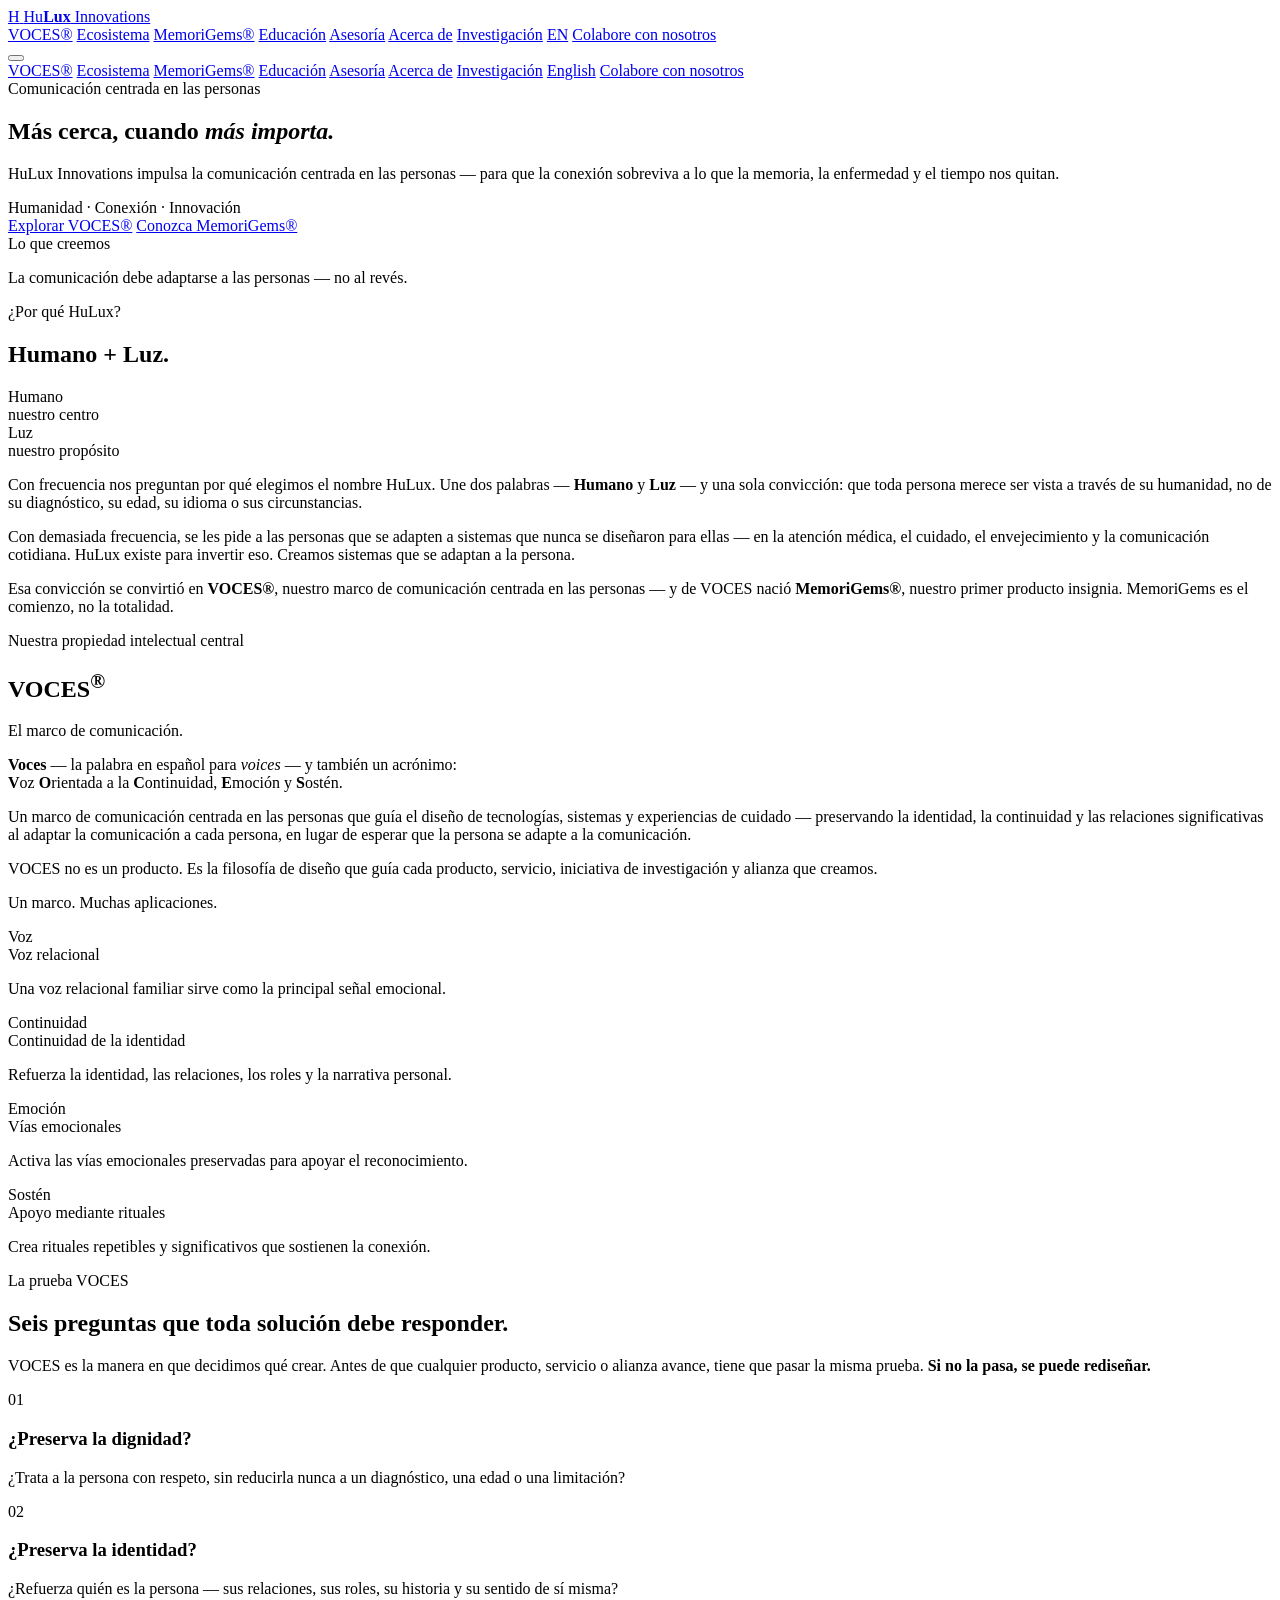
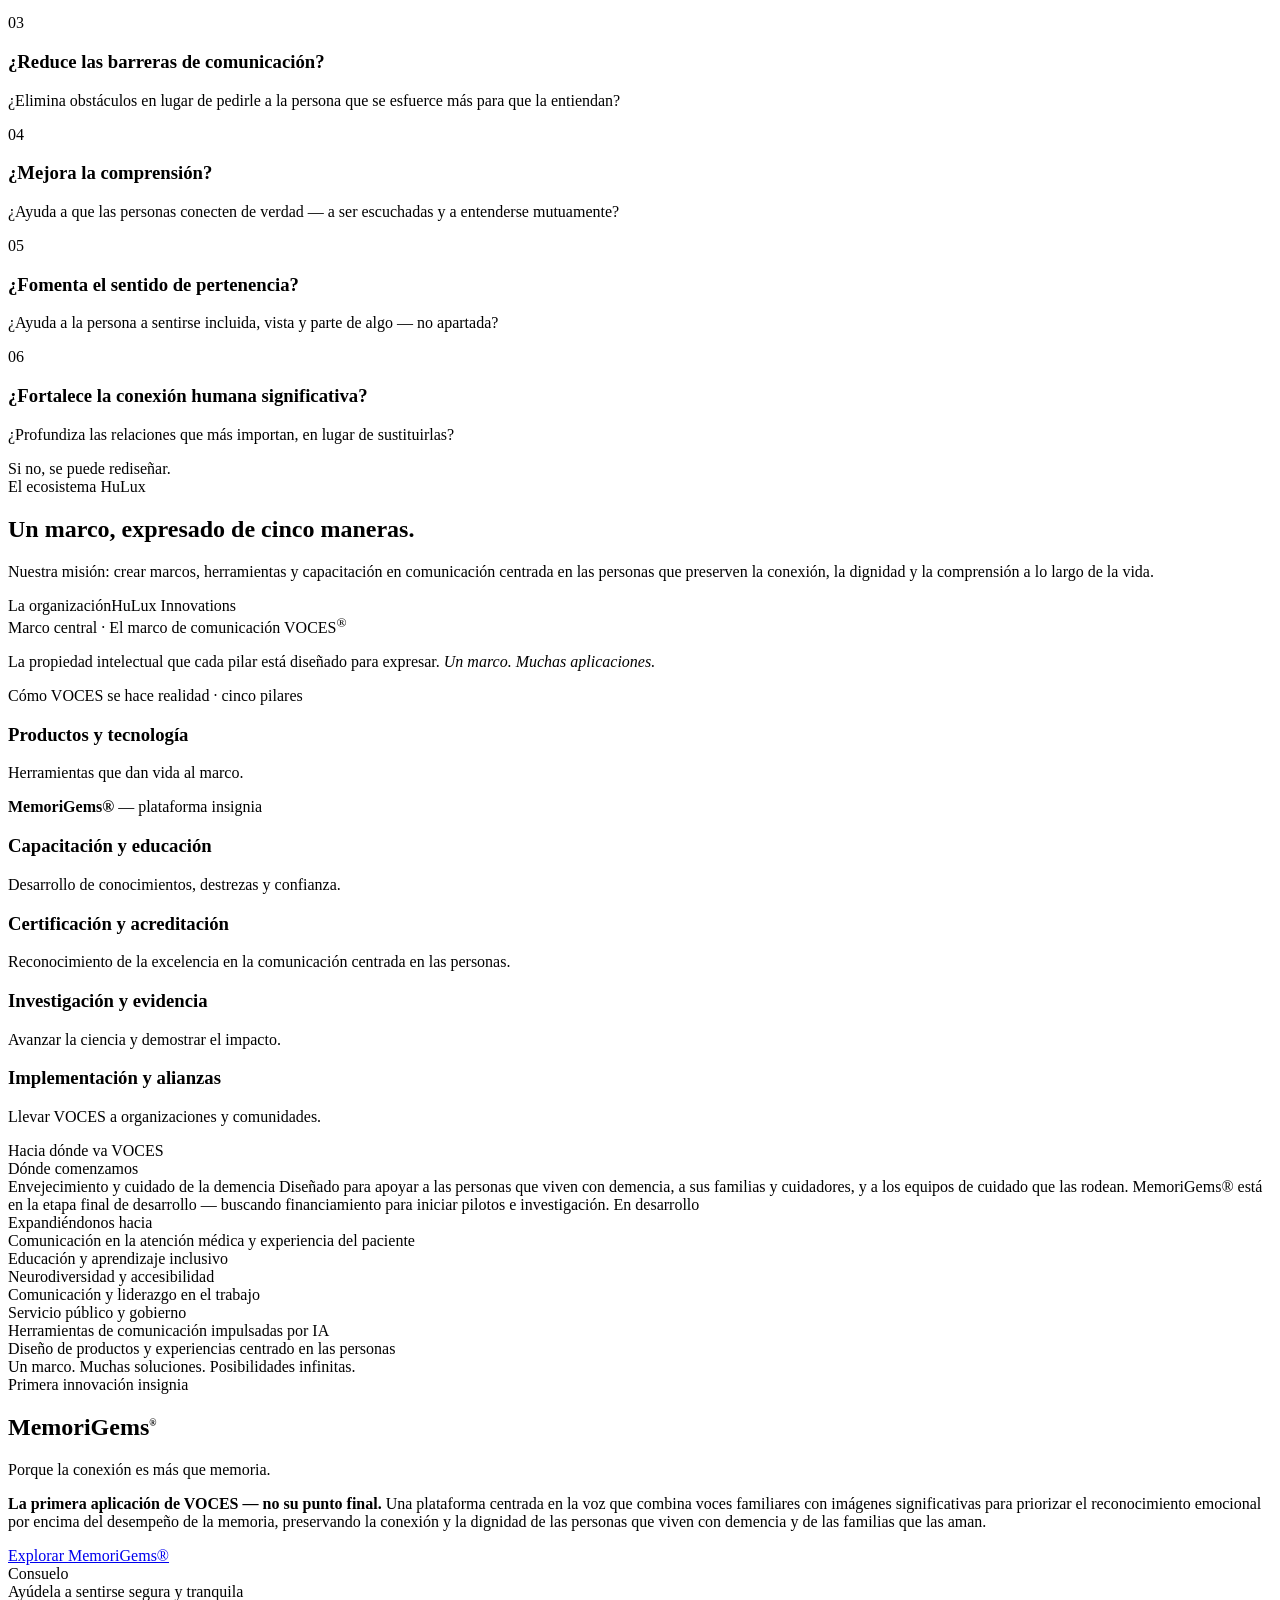
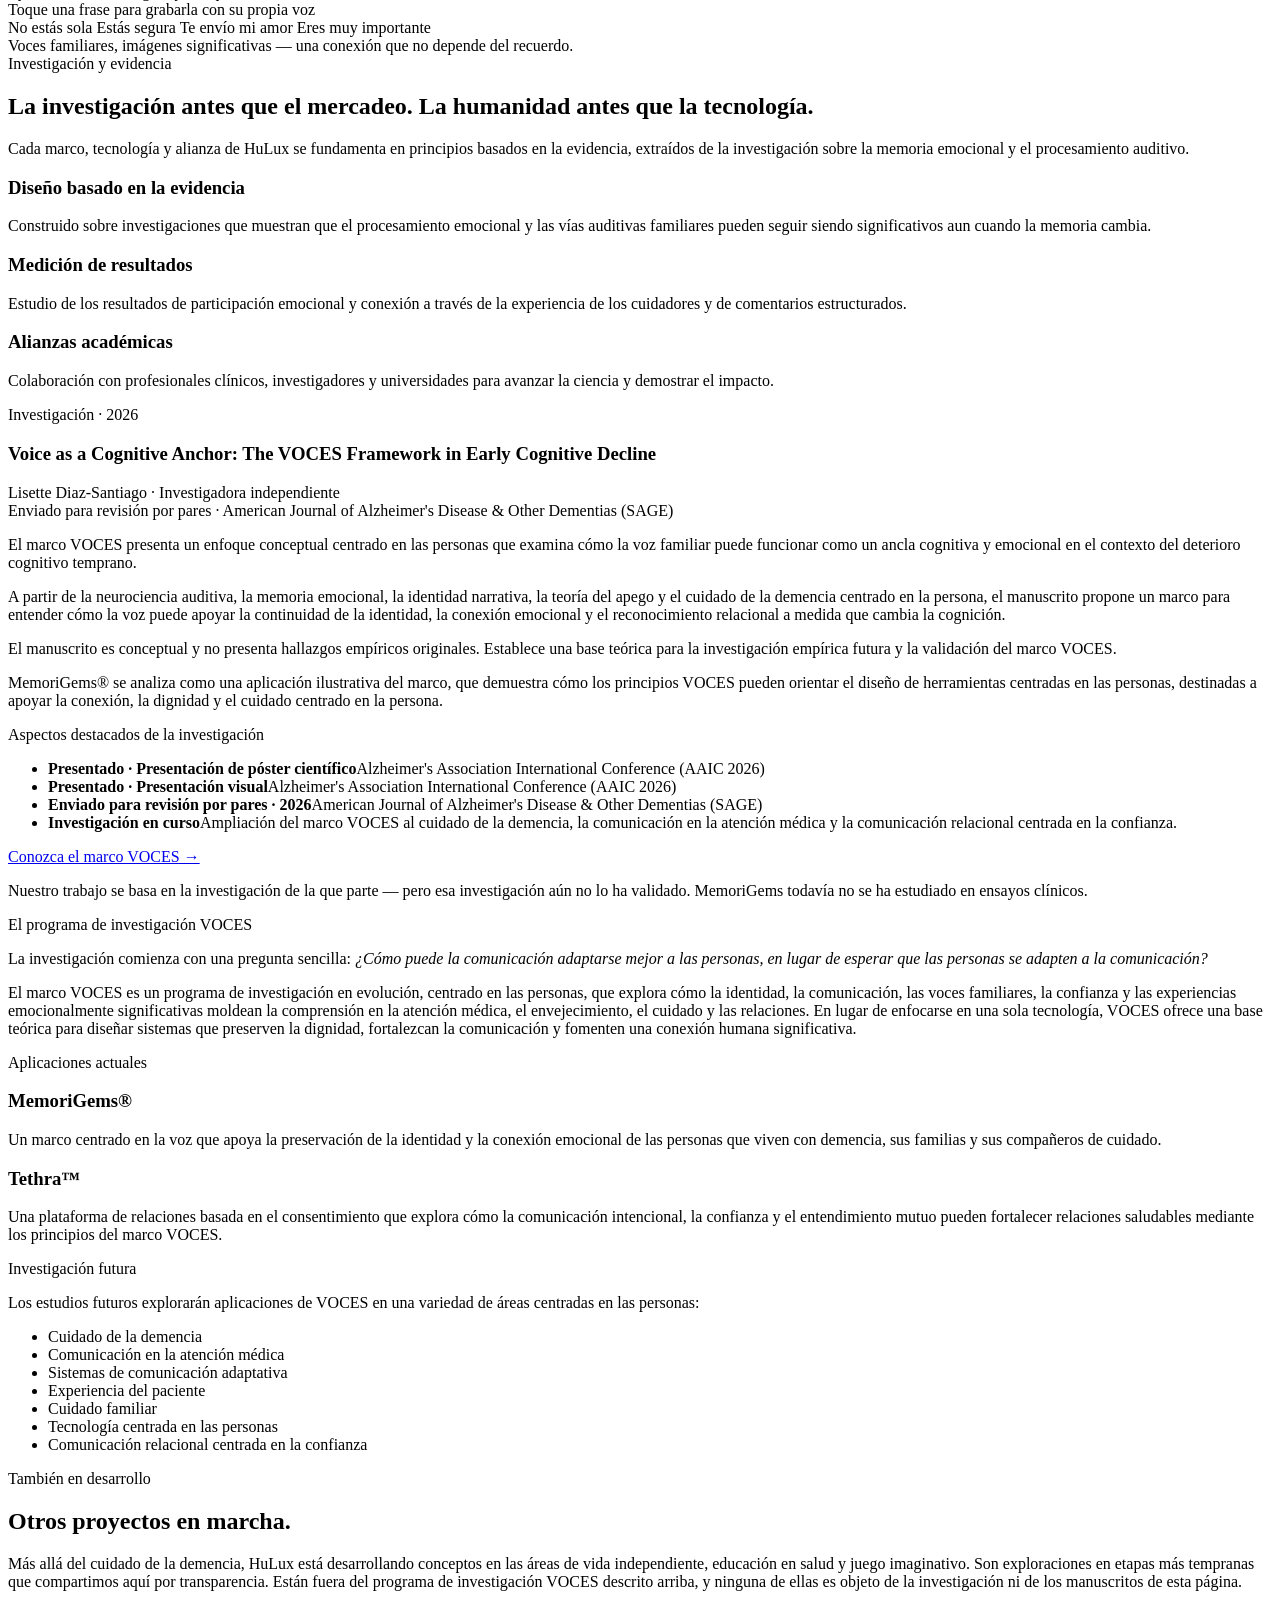
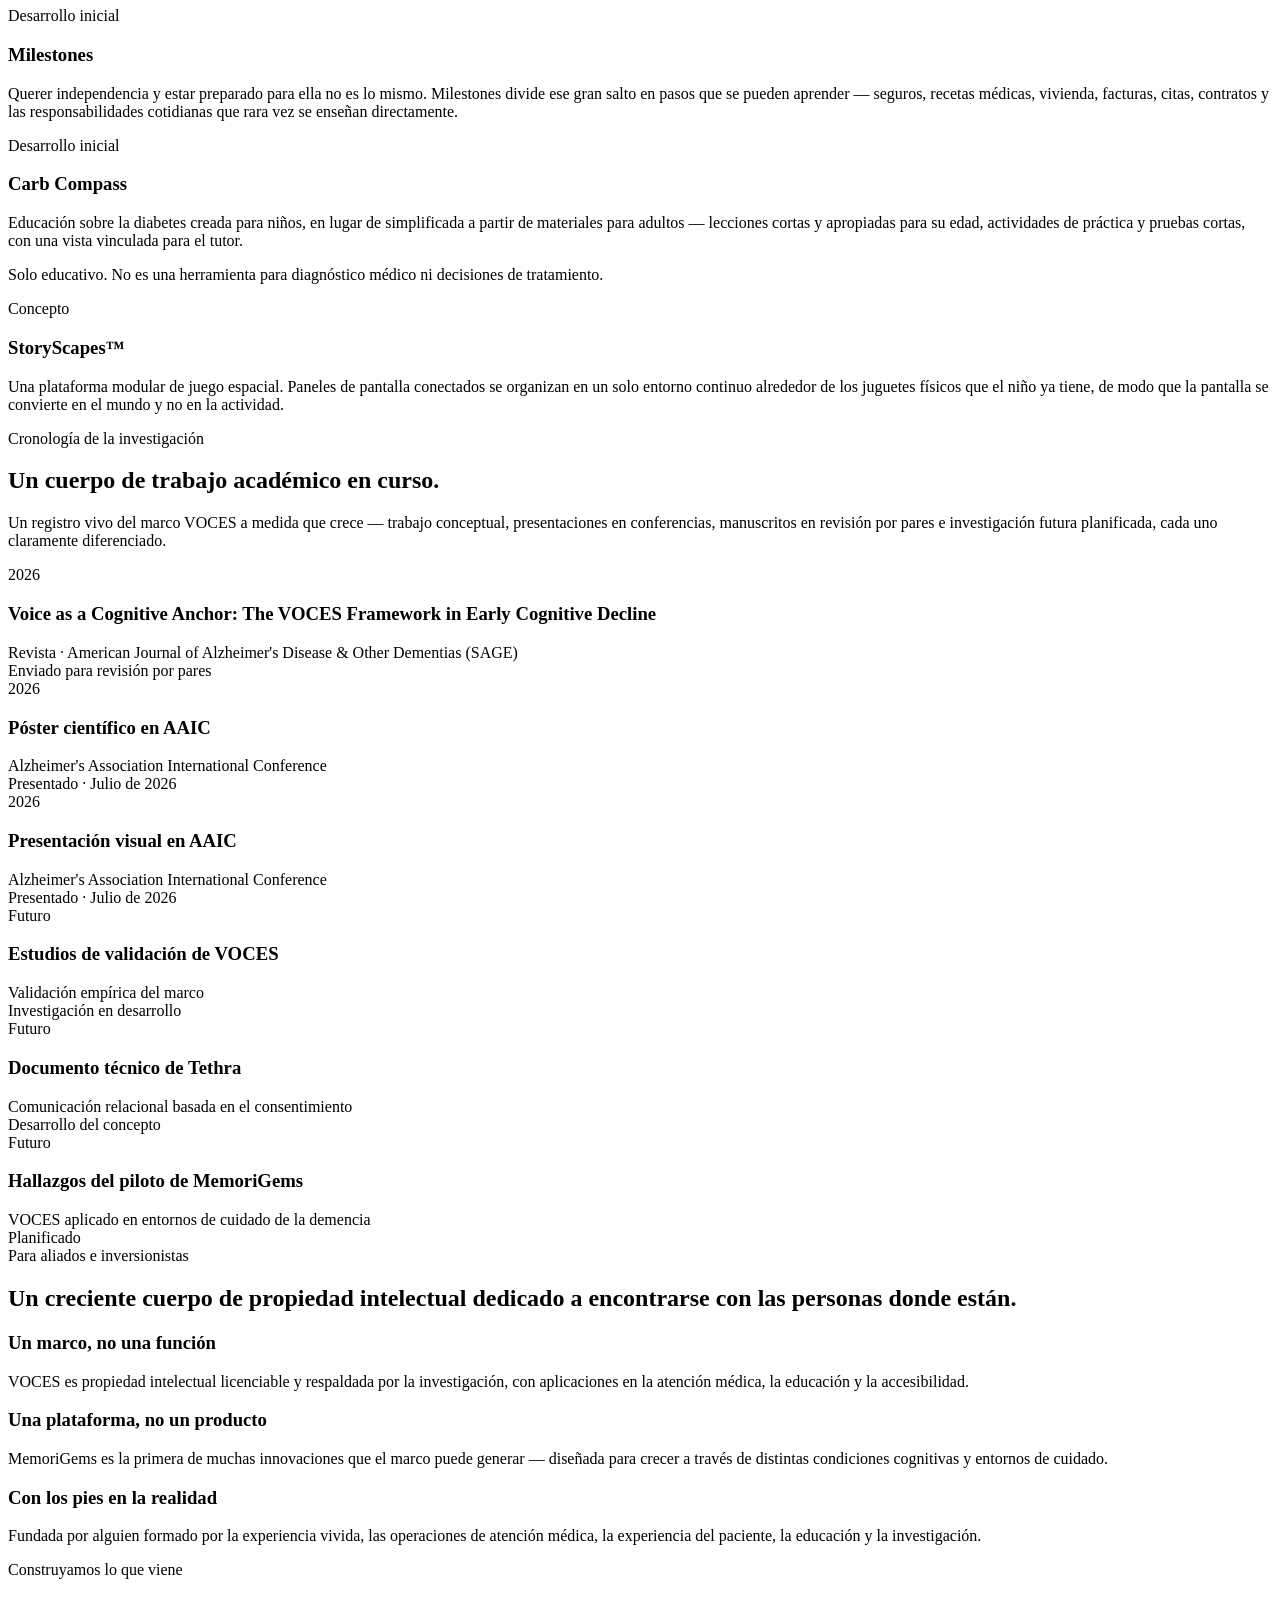
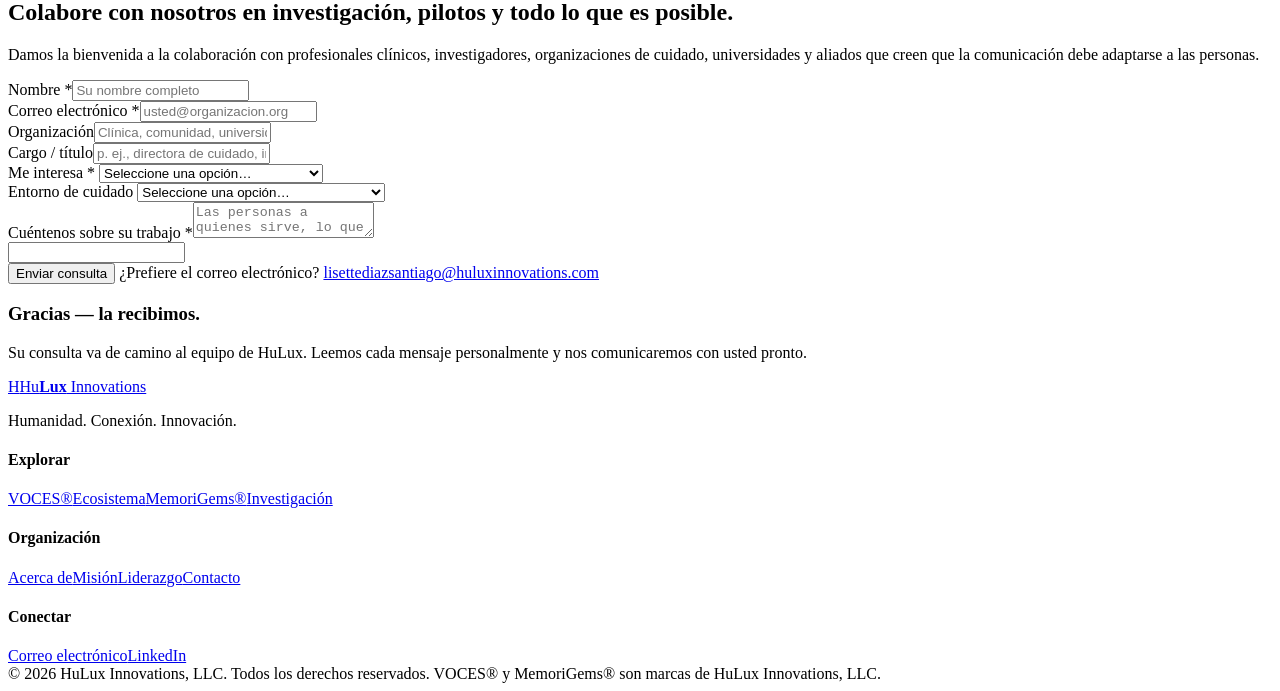
==== commit bb3648bb: "Add files via upload" ====
--- a/public/index.html
+++ b/public/index.html
@@ -1,27 +1,31 @@
 <!DOCTYPE html>
-<html lang="en">
+<html lang="es">
 <head>
 <meta charset="UTF-8">
 <meta name="viewport" content="width=device-width, initial-scale=1.0">
-<title>HuLux Innovations — Human-Centered Communication</title>
-<meta name="description" content="HuLux Innovations is a human-centered innovation company built on one belief: communication should adapt to people, not people to communication. VOCES® is the framework; MemoriGems® is the first application of it.">
-<link rel="canonical" href="https://huluxinnovations.com/">
-<link rel="icon" type="image/jpeg" href="assets/hulux-mark.jpg">
+<title>HuLux Innovations — Comunicación centrada en las personas</title>
+<meta name="description" content="HuLux Innovations es una empresa de innovación centrada en las personas, construida sobre una convicción: la comunicación debe adaptarse a las personas, no las personas a la comunicación. VOCES® es el marco; MemoriGems® es su primera aplicación.">
+<link rel="canonical" href="https://huluxinnovations.com/es/">
+<link rel="alternate" hreflang="en" href="https://huluxinnovations.com/">
+<link rel="alternate" hreflang="es" href="https://huluxinnovations.com/es/">
+<link rel="alternate" hreflang="x-default" href="https://huluxinnovations.com/">
+<link rel="icon" type="image/jpeg" href="../assets/hulux-mark.jpg">
 <meta property="og:type" content="website">
+<meta property="og:locale" content="es_US">
 <meta property="og:site_name" content="HuLux Innovations">
-<meta property="og:title" content="HuLux Innovations — Human-Centered Communication">
-<meta property="og:description" content="A human-centered innovation company. Communication should adapt to people, not people to communication. VOCES® is the framework; MemoriGems® is the first application of it.">
-<meta property="og:url" content="https://huluxinnovations.com/">
+<meta property="og:title" content="HuLux Innovations — Comunicación centrada en las personas">
+<meta property="og:description" content="Una empresa de innovación centrada en las personas. La comunicación debe adaptarse a las personas, no las personas a la comunicación. VOCES® es el marco; MemoriGems® es su primera aplicación.">
+<meta property="og:url" content="https://huluxinnovations.com/es/">
 <meta property="og:image" content="https://huluxinnovations.com/assets/hulux-mark.jpg">
 <link rel="preconnect" href="https://fonts.googleapis.com">
 <link rel="preconnect" href="https://fonts.gstatic.com" crossorigin>
 <link href="https://fonts.googleapis.com/css2?family=Cinzel:wght@400;500;600&family=Cormorant+Garamond:ital,wght@0,300;0,400;0,500;0,600;1,300;1,400&family=Inter:wght@300;400;500&display=swap" rel="stylesheet">
-<link rel="stylesheet" href="styles.css">
+<link rel="stylesheet" href="../styles.css">
 <script type="application/ld+json">
 {
   "@context":"https://schema.org","@type":"Organization","name":"HuLux Innovations",
   "url":"https://huluxinnovations.com/","logo":"https://huluxinnovations.com/assets/hulux-mark.jpg",
-  "description":"A human-centered innovation company improving how people experience communication, care, technology, and human connection. Creator of the VOCES framework and MemoriGems.",
+  "description":"Una empresa de innovación centrada en las personas que mejora la forma en que las personas viven la comunicación, el cuidado, la tecnología y la conexión humana. Creadora del marco VOCES y de MemoriGems.",
   "founder":{"@type":"Person","name":"Lisette Diaz-Santiago","jobTitle":"CEO"},
   "sameAs":["https://www.linkedin.com/company/hulux-innovations/"]
 }
@@ -33,43 +37,45 @@
 <header class="nav">
   <div class="wrap">
     <a class="brand" href="index.html">
-      <img src="assets/hulux-mark.jpg" alt="HuLux Innovations mark" onerror="this.outerHTML='<span class=&quot;bmark&quot;>H</span>'">
+      <img src="../assets/hulux-mark.jpg" alt="Logotipo de HuLux Innovations" onerror="this.outerHTML='<span class=&quot;bmark&quot;>H</span>'">
       <span class="btext">Hu<b>Lux</b> Innovations</span>
     </a>
     <nav class="nav-links">
       <a href="#voces">VOCES®</a>
-      <a href="#ecosystem">Ecosystem</a>
+      <a href="#ecosystem">Ecosistema</a>
       <a href="memorigems.html">MemoriGems®</a>
-      <a href="education.html">Education</a>
-      <a href="advisory.html">Advisory</a>
-      <a href="about.html">About</a>
-      <a href="#research">Research</a>
-      <a class="btn btn-primary" href="#contact">Partner with us</a>
+      <a href="education.html">Educación</a>
+      <a href="asesoria.html">Asesoría</a>
+      <a href="about.html">Acerca de</a>
+      <a href="#research">Investigación</a>
+      <a class="lang-link" href="../index.html" hreflang="en" lang="en" aria-label="English" title="View in English">EN</a>
+      <a class="btn btn-primary" href="#contact">Colabore con nosotros</a>
     </nav>
-    <button class="nav-toggle" aria-label="Open menu"><span></span><span></span><span></span></button>
+    <button class="nav-toggle" aria-label="Abrir menú"><span></span><span></span><span></span></button>
   </div>
 </header>
 <nav class="mobile-menu">
   <a href="#voces">VOCES®</a>
-  <a href="#ecosystem">Ecosystem</a>
+  <a href="#ecosystem">Ecosistema</a>
   <a href="memorigems.html">MemoriGems®</a>
-  <a href="education.html">Education</a>
-  <a href="advisory.html">Advisory</a>
-  <a href="about.html">About</a>
-  <a href="#research">Research</a>
-  <a class="btn btn-primary" href="#contact">Partner with us</a>
+  <a href="education.html">Educación</a>
+  <a href="asesoria.html">Asesoría</a>
+  <a href="about.html">Acerca de</a>
+  <a href="#research">Investigación</a>
+  <a class="lang-link" href="../index.html" hreflang="en" lang="en">English</a>
+  <a class="btn btn-primary" href="#contact">Colabore con nosotros</a>
 </nav>
 
 <!-- HERO -->
 <section class="hero">
   <div class="wrap">
-    <span class="eyebrow reveal">Human-Centered Communication</span>
-    <h1 class="reveal">Closer, when it <em>matters most.</em></h1>
-    <p class="lead reveal">HuLux Innovations advances human-centered communication — so connection survives what memory, illness, and time take from us.</p>
-    <div class="pillars3 reveal">Human <span>·</span> Connection <span>·</span> Innovation</div>
+    <span class="eyebrow reveal">Comunicación centrada en las personas</span>
+    <h1 class="reveal">Más cerca, cuando <em>más importa.</em></h1>
+    <p class="lead reveal">HuLux Innovations impulsa la comunicación centrada en las personas — para que la conexión sobreviva a lo que la memoria, la enfermedad y el tiempo nos quitan.</p>
+    <div class="pillars3 reveal">Humanidad <span>·</span> Conexión <span>·</span> Innovación</div>
     <div class="cta-row reveal">
-      <a class="btn btn-primary" href="#voces">Explore VOCES®</a>
-      <a class="btn btn-ghost" href="memorigems.html">Meet MemoriGems®</a>
+      <a class="btn btn-primary" href="#voces">Explorar VOCES®</a>
+      <a class="btn btn-ghost" href="memorigems.html">Conozca MemoriGems®</a>
     </div>
   </div>
 </section>
@@ -77,8 +83,8 @@
 <!-- BELIEF -->
 <section class="belief">
   <div class="wrap">
-    <span class="eyebrow reveal">What We Believe</span>
-    <p class="reveal">Communication should adapt to <span>people</span> — not the other way around.</p>
+    <span class="eyebrow reveal">Lo que creemos</span>
+    <p class="reveal">La comunicación debe adaptarse a las <span>personas</span> — no al revés.</p>
   </div>
 </section>
 
@@ -87,17 +93,17 @@
   <div class="wrap">
     <div class="grid">
       <div class="reveal">
-        <span class="eyebrow">Why HuLux?</span>
-        <h2>Human + Light.</h2>
+        <span class="eyebrow">¿Por qué HuLux?</span>
+        <h2>Humano + Luz.</h2>
         <div class="humanlight">
-          <div class="hl"><div class="w">Human</div><div class="m">our center</div></div>
-          <div class="hl"><div class="w">Light</div><div class="m">our purpose</div></div>
+          <div class="hl"><div class="w">Humano</div><div class="m">nuestro centro</div></div>
+          <div class="hl"><div class="w">Luz</div><div class="m">nuestro propósito</div></div>
         </div>
       </div>
       <div class="reveal">
-        <p>People often ask why we chose the name HuLux. It joins two words — <b>Human</b> and <b>Light</b> — and a single conviction: that every person deserves to be seen through their humanity, not their diagnosis, age, language, or circumstance.</p>
-        <p>Too often, people are asked to adapt to systems never designed for them — in healthcare, caregiving, aging, and everyday communication. HuLux exists to reverse that. We build systems that adapt to the person.</p>
-        <p>That conviction became <b>VOCES®</b>, our human-centered communication framework — and from VOCES came <b>MemoriGems®</b>, our first flagship. MemoriGems is the beginning, not the whole.</p>
+        <p>Con frecuencia nos preguntan por qué elegimos el nombre HuLux. Une dos palabras — <b>Humano</b> y <b>Luz</b> — y una sola convicción: que toda persona merece ser vista a través de su humanidad, no de su diagnóstico, su edad, su idioma o sus circunstancias.</p>
+        <p>Con demasiada frecuencia, se les pide a las personas que se adapten a sistemas que nunca se diseñaron para ellas — en la atención médica, el cuidado, el envejecimiento y la comunicación cotidiana. HuLux existe para invertir eso. Creamos sistemas que se adaptan a la persona.</p>
+        <p>Esa convicción se convirtió en <b>VOCES®</b>, nuestro marco de comunicación centrada en las personas — y de VOCES nació <b>MemoriGems®</b>, nuestro primer producto insignia. MemoriGems es el comienzo, no la totalidad.</p>
       </div>
     </div>
   </div>
@@ -108,19 +114,19 @@
   <div class="wrap">
     <div class="grid">
       <div>
-        <span class="eyebrow reveal">Our Core Intellectual Property</span>
+        <span class="eyebrow reveal">Nuestra propiedad intelectual central</span>
         <h2 class="reveal">VOCES<sup>®</sup></h2>
-        <p class="sub reveal">The communication framework.</p>
-        <p class="mean reveal"><b>Voces</b> — the Spanish word for <i>voices</i> — and an acronym:<br><b>V</b>oz <b>O</b>rientada a la <b>C</b>ontinuidad, <b>E</b>moción y <b>S</b>ostén.</p>
-        <p class="body reveal">A human-centered communication framework that guides the design of technologies, systems, and care experiences — preserving identity, continuity, and meaningful relationships by adapting communication to the individual, rather than expecting the individual to adapt to communication.</p>
-        <p class="body reveal" style="color:var(--gold-warm)">VOCES is not a product. It is the guiding design philosophy behind every product, service, research initiative, and partnership we build.</p>
-        <p class="tag reveal">One framework. Many applications.</p>
+        <p class="sub reveal">El marco de comunicación.</p>
+        <p class="mean reveal"><b>Voces</b> — la palabra en español para <i>voices</i> — y también un acrónimo:<br><b>V</b>oz <b>O</b>rientada a la <b>C</b>ontinuidad, <b>E</b>moción y <b>S</b>ostén.</p>
+        <p class="body reveal">Un marco de comunicación centrada en las personas que guía el diseño de tecnologías, sistemas y experiencias de cuidado — preservando la identidad, la continuidad y las relaciones significativas al adaptar la comunicación a cada persona, en lugar de esperar que la persona se adapte a la comunicación.</p>
+        <p class="body reveal" style="color:var(--gold-warm)">VOCES no es un producto. Es la filosofía de diseño que guía cada producto, servicio, iniciativa de investigación y alianza que creamos.</p>
+        <p class="tag reveal">Un marco. Muchas aplicaciones.</p>
       </div>
       <div class="pillars reveal">
-        <div class="pillar"><div class="es">Voz</div><div class="en">Relational Voice</div><p>Familiar relational voice serves as the primary emotional cue.</p></div>
-        <div class="pillar"><div class="es">Continuidad</div><div class="en">Identity Continuity</div><p>Reinforces identity, relationships, roles, and personal narrative.</p></div>
-        <div class="pillar"><div class="es">Emoción</div><div class="en">Emotional Pathways</div><p>Engages emotionally preserved pathways to support recognition.</p></div>
-        <div class="pillar"><div class="es">Sostén</div><div class="en">Support Through Ritual</div><p>Creates repeatable, meaningful rituals that sustain connection.</p></div>
+        <div class="pillar"><div class="es">Voz</div><div class="en">Voz relacional</div><p>Una voz relacional familiar sirve como la principal señal emocional.</p></div>
+        <div class="pillar"><div class="es">Continuidad</div><div class="en">Continuidad de la identidad</div><p>Refuerza la identidad, las relaciones, los roles y la narrativa personal.</p></div>
+        <div class="pillar"><div class="es">Emoción</div><div class="en">Vías emocionales</div><p>Activa las vías emocionales preservadas para apoyar el reconocimiento.</p></div>
+        <div class="pillar"><div class="es">Sostén</div><div class="en">Apoyo mediante rituales</div><p>Crea rituales repetibles y significativos que sostienen la conexión.</p></div>
       </div>
     </div>
   </div>
@@ -129,18 +135,18 @@
 <!-- VOCES TEST -->
 <section class="vtest">
   <div class="wrap">
-    <span class="eyebrow reveal">The VOCES Test</span>
-    <h2 class="reveal">Six questions every solution must answer.</h2>
-    <p class="intro reveal">VOCES is how we decide what to build. Before any product, service, or partnership moves forward, it has to pass the same test. <b>If it doesn't, it can be redesigned.</b></p>
+    <span class="eyebrow reveal">La prueba VOCES</span>
+    <h2 class="reveal">Seis preguntas que toda solución debe responder.</h2>
+    <p class="intro reveal">VOCES es la manera en que decidimos qué crear. Antes de que cualquier producto, servicio o alianza avance, tiene que pasar la misma prueba. <b>Si no la pasa, se puede rediseñar.</b></p>
     <div class="vtest-grid">
-      <div class="vtest-card reveal"><span class="q">01</span><h3>Does it preserve dignity?</h3><p>Does it meet the person with respect, never reducing them to a diagnosis, age, or limitation?</p></div>
-      <div class="vtest-card reveal"><span class="q">02</span><h3>Does it preserve identity?</h3><p>Does it reinforce who the person is — their relationships, roles, history, and sense of self?</p></div>
-      <div class="vtest-card reveal"><span class="q">03</span><h3>Does it reduce communication barriers?</h3><p>Does it remove friction rather than asking the person to work harder to be understood?</p></div>
-      <div class="vtest-card reveal"><span class="q">04</span><h3>Does it improve understanding?</h3><p>Does it help people genuinely connect — to be heard, and to make sense of one another?</p></div>
-      <div class="vtest-card reveal"><span class="q">05</span><h3>Does it foster belonging?</h3><p>Does it help the person feel included, seen, and part of something — not set apart?</p></div>
-      <div class="vtest-card reveal"><span class="q">06</span><h3>Does it strengthen meaningful human connection?</h3><p>Does it deepen the relationships that matter most, rather than substituting for them?</p></div>
-    </div>
-    <div class="vtest-foot reveal">If not, it can be redesigned.</div>
+      <div class="vtest-card reveal"><span class="q">01</span><h3>¿Preserva la dignidad?</h3><p>¿Trata a la persona con respeto, sin reducirla nunca a un diagnóstico, una edad o una limitación?</p></div>
+      <div class="vtest-card reveal"><span class="q">02</span><h3>¿Preserva la identidad?</h3><p>¿Refuerza quién es la persona — sus relaciones, sus roles, su historia y su sentido de sí misma?</p></div>
+      <div class="vtest-card reveal"><span class="q">03</span><h3>¿Reduce las barreras de comunicación?</h3><p>¿Elimina obstáculos en lugar de pedirle a la persona que se esfuerce más para que la entiendan?</p></div>
+      <div class="vtest-card reveal"><span class="q">04</span><h3>¿Mejora la comprensión?</h3><p>¿Ayuda a que las personas conecten de verdad — a ser escuchadas y a entenderse mutuamente?</p></div>
+      <div class="vtest-card reveal"><span class="q">05</span><h3>¿Fomenta el sentido de pertenencia?</h3><p>¿Ayuda a la persona a sentirse incluida, vista y parte de algo — no apartada?</p></div>
+      <div class="vtest-card reveal"><span class="q">06</span><h3>¿Fortalece la conexión humana significativa?</h3><p>¿Profundiza las relaciones que más importan, en lugar de sustituirlas?</p></div>
+    </div>
+    <div class="vtest-foot reveal">Si no, se puede rediseñar.</div>
   </div>
 </section>
 
@@ -148,52 +154,52 @@
 <section class="eco" id="ecosystem">
   <div class="wrap">
     <div class="head">
-      <span class="eyebrow reveal">The HuLux Ecosystem</span>
-      <h2 class="reveal">One framework, expressed five ways.</h2>
-      <p class="mission reveal">Our mission: to create human-centered communication frameworks, tools, and training that preserve connection, dignity, and understanding across the human journey.</p>
+      <span class="eyebrow reveal">El ecosistema HuLux</span>
+      <h2 class="reveal">Un marco, expresado de cinco maneras.</h2>
+      <p class="mission reveal">Nuestra misión: crear marcos, herramientas y capacitación en comunicación centrada en las personas que preserven la conexión, la dignidad y la comprensión a lo largo de la vida.</p>
     </div>
     <div class="flow">
-      <div class="node org reveal"><span class="kicker">The Organization</span><span class="name">HuLux Innovations</span></div>
+      <div class="node org reveal"><span class="kicker">La organización</span><span class="name">HuLux Innovations</span></div>
       <div class="connector reveal"></div>
       <div class="node framework reveal">
-        <span class="kicker">Core Framework · The Communication Framework</span>
+        <span class="kicker">Marco central · El marco de comunicación</span>
         <span class="name">VOCES<sup>®</sup></span>
-        <p class="desc">The intellectual property every pillar is built to express. <i>One framework. Many applications.</i></p>
+        <p class="desc">La propiedad intelectual que cada pilar está diseñado para expresar. <i>Un marco. Muchas aplicaciones.</i></p>
       </div>
       <div class="connector reveal"></div>
-      <div class="branch-label reveal">How VOCES becomes real · five pillars</div>
+      <div class="branch-label reveal">Cómo VOCES se hace realidad · cinco pilares</div>
       <div class="pillars5 reveal">
-        <div class="pcard"><div class="diamond"></div><h3>Products &amp; Technology</h3><p>Tools that bring the framework to life.</p><div class="flag"><b>MemoriGems®</b> — flagship platform</div></div>
-        <div class="pcard"><div class="diamond"></div><h3>Training &amp; Education</h3><p>Building knowledge, skills, and confidence.</p></div>
-        <div class="pcard"><div class="diamond"></div><h3>Certification &amp; Credentialing</h3><p>Recognizing excellence in human-centered communication.</p></div>
-        <div class="pcard"><div class="diamond"></div><h3>Research &amp; Evidence</h3><p>Advancing the science and proving the impact.</p></div>
-        <div class="pcard"><div class="diamond"></div><h3>Implementation &amp; Partnerships</h3><p>Bringing VOCES to organizations and communities.</p></div>
+        <div class="pcard"><div class="diamond"></div><h3>Productos y tecnología</h3><p>Herramientas que dan vida al marco.</p><div class="flag"><b>MemoriGems®</b> — plataforma insignia</div></div>
+        <div class="pcard"><div class="diamond"></div><h3>Capacitación y educación</h3><p>Desarrollo de conocimientos, destrezas y confianza.</p></div>
+        <div class="pcard"><div class="diamond"></div><h3>Certificación y acreditación</h3><p>Reconocimiento de la excelencia en la comunicación centrada en las personas.</p></div>
+        <div class="pcard"><div class="diamond"></div><h3>Investigación y evidencia</h3><p>Avanzar la ciencia y demostrar el impacto.</p></div>
+        <div class="pcard"><div class="diamond"></div><h3>Implementación y alianzas</h3><p>Llevar VOCES a organizaciones y comunidades.</p></div>
       </div>
       <div class="connector reveal"></div>
       <div class="reach reveal">
-        <div class="branch-label">Where VOCES goes</div>
+        <div class="branch-label">Hacia dónde va VOCES</div>
         <div class="reach-band">
-          <div class="branch-label">Where we're starting</div>
+          <div class="branch-label">Dónde comenzamos</div>
           <div class="reach-active">
-            <span class="ra-name">Aging &amp; Dementia Care</span>
-            <span class="ra-people">Built to support people living with dementia, their families and caregivers, and the care teams around them. MemoriGems® is in final development — seeking funding to begin pilots and research.</span>
-            <span class="ra-tag">In development</span>
+            <span class="ra-name">Envejecimiento y cuidado de la demencia</span>
+            <span class="ra-people">Diseñado para apoyar a las personas que viven con demencia, a sus familias y cuidadores, y a los equipos de cuidado que las rodean. MemoriGems® está en la etapa final de desarrollo — buscando financiamiento para iniciar pilotos e investigación.</span>
+            <span class="ra-tag">En desarrollo</span>
           </div>
         </div>
         <div class="reach-band">
-          <div class="branch-label">Expanding into</div>
+          <div class="branch-label">Expandiéndonos hacia</div>
           <div class="reach-chips">
-            <div class="chip">Healthcare Communication &amp; Patient Experience</div>
-            <div class="chip">Education &amp; Inclusive Learning</div>
-            <div class="chip">Neurodiversity &amp; Accessibility</div>
-            <div class="chip">Workplace Communication &amp; Leadership</div>
-            <div class="chip">Public Service &amp; Government</div>
-            <div class="chip">AI-Powered Communication Tools</div>
-            <div class="chip">Human-Centered Product &amp; Experience Design</div>
+            <div class="chip">Comunicación en la atención médica y experiencia del paciente</div>
+            <div class="chip">Educación y aprendizaje inclusivo</div>
+            <div class="chip">Neurodiversidad y accesibilidad</div>
+            <div class="chip">Comunicación y liderazgo en el trabajo</div>
+            <div class="chip">Servicio público y gobierno</div>
+            <div class="chip">Herramientas de comunicación impulsadas por IA</div>
+            <div class="chip">Diseño de productos y experiencias centrado en las personas</div>
           </div>
         </div>
       </div>
-      <div class="eco-foot reveal">One framework. Many solutions. Infinite possibilities.</div>
+      <div class="eco-foot reveal">Un marco. Muchas soluciones. Posibilidades infinitas.</div>
     </div>
   </div>
 </section>
@@ -203,28 +209,28 @@
   <div class="wrap">
     <div class="grid">
       <div class="reveal">
-        <span class="eyebrow">First Flagship Innovation</span>
+        <span class="eyebrow">Primera innovación insignia</span>
         <h2>MemoriGems<sup style="font-size:.4em;color:var(--gold)">®</sup></h2>
-        <p class="tagline">Because connection is more than memory.</p>
-        <p><b>The first application of VOCES — not its endpoint.</b> A voice-first platform that pairs familiar voices with meaningful images to prioritize emotional recognition over memory performance, preserving connection and dignity for people living with dementia and the families who love them.</p>
-        <div class="cta-row"><a class="btn btn-primary" href="memorigems.html">Explore MemoriGems®</a></div>
-      </div>
-      <div class="gem-card reveal" role="img" aria-label="A MemoriGems voice card titled Comfort, with tappable phrases to record in your own voice.">
+        <p class="tagline">Porque la conexión es más que memoria.</p>
+        <p><b>La primera aplicación de VOCES — no su punto final.</b> Una plataforma centrada en la voz que combina voces familiares con imágenes significativas para priorizar el reconocimiento emocional por encima del desempeño de la memoria, preservando la conexión y la dignidad de las personas que viven con demencia y de las familias que las aman.</p>
+        <div class="cta-row"><a class="btn btn-primary" href="memorigems.html">Explorar MemoriGems®</a></div>
+      </div>
+      <div class="gem-card reveal" role="img" aria-label="Una tarjeta de voz de MemoriGems titulada Consuelo, con frases que se pueden tocar para grabarlas con su propia voz.">
         <div class="gem-top">
           <span class="gem-icon"></span>
           <div>
-            <div class="gem-title">Comfort</div>
-            <div class="gem-sub">Help her feel safe and settled</div>
+            <div class="gem-title">Consuelo</div>
+            <div class="gem-sub">Ayúdela a sentirse segura y tranquila</div>
           </div>
         </div>
-        <div class="gem-label">Tap a phrase to record it in your own voice</div>
+        <div class="gem-label">Toque una frase para grabarla con su propia voz</div>
         <div class="gem-grid">
-          <span class="phrase"><span class="rec"></span>You are not alone</span>
-          <span class="phrase"><span class="rec"></span>You are safe</span>
-          <span class="phrase"><span class="rec"></span>I'm sending you love</span>
-          <span class="phrase"><span class="rec"></span>You matter so much</span>
-        </div>
-        <div class="gem-foot">Familiar voices, meaningful images — connection that doesn't depend on recall.</div>
+          <span class="phrase"><span class="rec"></span>No estás sola</span>
+          <span class="phrase"><span class="rec"></span>Estás segura</span>
+          <span class="phrase"><span class="rec"></span>Te envío mi amor</span>
+          <span class="phrase"><span class="rec"></span>Eres muy importante</span>
+        </div>
+        <div class="gem-foot">Voces familiares, imágenes significativas — una conexión que no depende del recuerdo.</div>
       </div>
     </div>
   </div>
@@ -233,69 +239,69 @@
 <!-- RESEARCH -->
 <section class="research" id="research">
   <div class="wrap">
-    <span class="eyebrow reveal">Research &amp; Evidence</span>
-    <h2 class="reveal">Research before marketing. Humanity before technology.</h2>
-    <p class="note reveal">Every framework, technology, and partnership at HuLux is grounded in evidence-informed principles drawn from emotional-memory and auditory-processing research.</p>
+    <span class="eyebrow reveal">Investigación y evidencia</span>
+    <h2 class="reveal">La investigación antes que el mercadeo. La humanidad antes que la tecnología.</h2>
+    <p class="note reveal">Cada marco, tecnología y alianza de HuLux se fundamenta en principios basados en la evidencia, extraídos de la investigación sobre la memoria emocional y el procesamiento auditivo.</p>
     <div class="r-grid">
-      <div class="r-card reveal"><h3>Evidence-Informed Design</h3><p>Built on research showing that emotional processing and familiar auditory pathways may remain meaningful even as memory changes.</p></div>
-      <div class="r-card reveal"><h3>Outcome Measurement</h3><p>Studying emotional engagement and connection outcomes through caregiver experience and structured feedback.</p></div>
-      <div class="r-card reveal"><h3>Academic Partnerships</h3><p>Collaborating with clinicians, researchers, and universities to advance the science and prove the impact.</p></div>
+      <div class="r-card reveal"><h3>Diseño basado en la evidencia</h3><p>Construido sobre investigaciones que muestran que el procesamiento emocional y las vías auditivas familiares pueden seguir siendo significativos aun cuando la memoria cambia.</p></div>
+      <div class="r-card reveal"><h3>Medición de resultados</h3><p>Estudio de los resultados de participación emocional y conexión a través de la experiencia de los cuidadores y de comentarios estructurados.</p></div>
+      <div class="r-card reveal"><h3>Alianzas académicas</h3><p>Colaboración con profesionales clínicos, investigadores y universidades para avanzar la ciencia y demostrar el impacto.</p></div>
     </div>
     <div class="pub reveal">
-      <span class="pub-eyebrow">Research · 2026</span>
+      <span class="pub-eyebrow">Investigación · 2026</span>
       <h3>Voice as a Cognitive Anchor: The VOCES Framework in Early Cognitive Decline</h3>
-      <div class="meta">Lisette Diaz-Santiago · Independent Scholar</div>
-      <div class="pub-status st-review"><span class="dot"></span>Submitted for Peer Review · <em style="font-style:normal;color:var(--cream)">American Journal of Alzheimer's Disease &amp; Other Dementias</em> (SAGE)</div>
-      <p>The VOCES Framework introduces a human-centered conceptual approach examining how familiar voice may function as a cognitive and emotional anchor in the context of early cognitive decline.</p>
-      <p>Drawing across auditory neuroscience, emotional memory, narrative identity, attachment theory, and person-centered dementia care, the manuscript proposes a framework for understanding how voice may support identity continuity, emotional connection, and relational recognition as cognition changes.</p>
-      <p>The manuscript is conceptual and does not report original empirical findings. It establishes a theoretical foundation for future empirical investigation and validation of the VOCES Framework.</p>
-      <p>MemoriGems® is discussed as an illustrative application of the framework, demonstrating how VOCES principles may inform the design of human-centered tools intended to support connection, dignity, and person-centered care.</p>
+      <div class="meta">Lisette Diaz-Santiago · Investigadora independiente</div>
+      <div class="pub-status st-review"><span class="dot"></span>Enviado para revisión por pares · <em style="font-style:normal;color:var(--cream)">American Journal of Alzheimer's Disease &amp; Other Dementias</em> (SAGE)</div>
+      <p>El marco VOCES presenta un enfoque conceptual centrado en las personas que examina cómo la voz familiar puede funcionar como un ancla cognitiva y emocional en el contexto del deterioro cognitivo temprano.</p>
+      <p>A partir de la neurociencia auditiva, la memoria emocional, la identidad narrativa, la teoría del apego y el cuidado de la demencia centrado en la persona, el manuscrito propone un marco para entender cómo la voz puede apoyar la continuidad de la identidad, la conexión emocional y el reconocimiento relacional a medida que cambia la cognición.</p>
+      <p>El manuscrito es conceptual y no presenta hallazgos empíricos originales. Establece una base teórica para la investigación empírica futura y la validación del marco VOCES.</p>
+      <p>MemoriGems® se analiza como una aplicación ilustrativa del marco, que demuestra cómo los principios VOCES pueden orientar el diseño de herramientas centradas en las personas, destinadas a apoyar la conexión, la dignidad y el cuidado centrado en la persona.</p>
 
       <div class="highlights">
-        <span class="hl-title">Research Highlights</span>
+        <span class="hl-title">Aspectos destacados de la investigación</span>
         <ul class="hl-list">
-          <li class="hl-item st-done"><span class="hl-mark"></span><div><strong>Presented · Scientific Poster Presentation</strong><span>Alzheimer's Association International Conference (AAIC 2026)</span></div></li>
-          <li class="hl-item st-done"><span class="hl-mark"></span><div><strong>Presented · Visual Presentation</strong><span>Alzheimer's Association International Conference (AAIC 2026)</span></div></li>
-          <li class="hl-item st-review"><span class="hl-mark"></span><div><strong>Submitted for Peer Review · 2026</strong><span>American Journal of Alzheimer's Disease &amp; Other Dementias (SAGE)</span></div></li>
-          <li class="hl-item st-grow"><span class="hl-mark"></span><div><strong>Ongoing Research</strong><span>Expanding the VOCES Framework across dementia care, healthcare communication, and trust-centered relational communication.</span></div></li>
+          <li class="hl-item st-done"><span class="hl-mark"></span><div><strong>Presentado · Presentación de póster científico</strong><span>Alzheimer's Association International Conference (AAIC 2026)</span></div></li>
+          <li class="hl-item st-done"><span class="hl-mark"></span><div><strong>Presentado · Presentación visual</strong><span>Alzheimer's Association International Conference (AAIC 2026)</span></div></li>
+          <li class="hl-item st-review"><span class="hl-mark"></span><div><strong>Enviado para revisión por pares · 2026</strong><span>American Journal of Alzheimer's Disease &amp; Other Dementias (SAGE)</span></div></li>
+          <li class="hl-item st-grow"><span class="hl-mark"></span><div><strong>Investigación en curso</strong><span>Ampliación del marco VOCES al cuidado de la demencia, la comunicación en la atención médica y la comunicación relacional centrada en la confianza.</span></div></li>
         </ul>
       </div>
 
-      <a class="pub-link" href="#voces-program">Learn about the VOCES Framework →</a>
-    </div>
-    <p class="honesty reveal">Our work is informed by — not yet validated by — the research it draws upon. MemoriGems has not yet been studied in clinical trials.</p>
+      <a class="pub-link" href="#voces-program">Conozca el marco VOCES →</a>
+    </div>
+    <p class="honesty reveal">Nuestro trabajo se basa en la investigación de la que parte — pero esa investigación aún no lo ha validado. MemoriGems todavía no se ha estudiado en ensayos clínicos.</p>
   </div>
 </section>
 
 <!-- VOCES RESEARCH PROGRAM -->
 <section class="program" id="voces-program">
   <div class="wrap">
-    <span class="eyebrow reveal">The VOCES Research Program</span>
-    <p class="program-q reveal">Research begins with a simple question: <em>How can communication better adapt to people, rather than expecting people to adapt to communication?</em></p>
-    <p class="program-lede reveal">The VOCES Framework is an evolving, human-centered research program exploring how identity, communication, familiar voices, trust, and emotionally meaningful experiences shape understanding across healthcare, aging, caregiving, and relationships. Rather than focusing on a single technology, VOCES provides a theoretical foundation for designing systems that preserve dignity, strengthen communication, and foster meaningful human connection.</p>
-
-    <span class="sub-eyebrow reveal">Current Applications</span>
+    <span class="eyebrow reveal">El programa de investigación VOCES</span>
+    <p class="program-q reveal">La investigación comienza con una pregunta sencilla: <em>¿Cómo puede la comunicación adaptarse mejor a las personas, en lugar de esperar que las personas se adapten a la comunicación?</em></p>
+    <p class="program-lede reveal">El marco VOCES es un programa de investigación en evolución, centrado en las personas, que explora cómo la identidad, la comunicación, las voces familiares, la confianza y las experiencias emocionalmente significativas moldean la comprensión en la atención médica, el envejecimiento, el cuidado y las relaciones. En lugar de enfocarse en una sola tecnología, VOCES ofrece una base teórica para diseñar sistemas que preserven la dignidad, fortalezcan la comunicación y fomenten una conexión humana significativa.</p>
+
+    <span class="sub-eyebrow reveal">Aplicaciones actuales</span>
     <div class="app-grid">
       <div class="app-card reveal">
         <h3>MemoriGems<span class="reg">®</span></h3>
-        <p>A voice-first framework supporting identity preservation and emotional connection for people living with dementia, their families, and care partners.</p>
+        <p>Un marco centrado en la voz que apoya la preservación de la identidad y la conexión emocional de las personas que viven con demencia, sus familias y sus compañeros de cuidado.</p>
       </div>
       <div class="app-card reveal">
         <h3>Tethra<span class="reg">™</span></h3>
-        <p>A consent-first relationship platform exploring how intentional communication, trust, and shared understanding can strengthen healthy relationships through the principles of the VOCES Framework.</p>
-      </div>
-    </div>
-
-    <span class="sub-eyebrow reveal">Future Research</span>
-    <p class="program-lede reveal">Future studies will explore applications of VOCES across a range of human-centered domains:</p>
+        <p>Una plataforma de relaciones basada en el consentimiento que explora cómo la comunicación intencional, la confianza y el entendimiento mutuo pueden fortalecer relaciones saludables mediante los principios del marco VOCES.</p>
+      </div>
+    </div>
+
+    <span class="sub-eyebrow reveal">Investigación futura</span>
+    <p class="program-lede reveal">Los estudios futuros explorarán aplicaciones de VOCES en una variedad de áreas centradas en las personas:</p>
     <ul class="tag-list reveal">
-      <li>Dementia care</li>
-      <li>Healthcare communication</li>
-      <li>Adaptive communication systems</li>
-      <li>Patient experience</li>
-      <li>Family caregiving</li>
-      <li>Human-centered technology</li>
-      <li>Trust-centered relationship communication</li>
+      <li>Cuidado de la demencia</li>
+      <li>Comunicación en la atención médica</li>
+      <li>Sistemas de comunicación adaptativa</li>
+      <li>Experiencia del paciente</li>
+      <li>Cuidado familiar</li>
+      <li>Tecnología centrada en las personas</li>
+      <li>Comunicación relacional centrada en la confianza</li>
     </ul>
   </div>
 </section>
@@ -303,25 +309,25 @@
 <!-- OTHER WORK IN DEVELOPMENT -->
 <section class="portfolio" id="portfolio">
   <div class="wrap">
-    <span class="eyebrow reveal">Also In Development</span>
-    <h2 class="reveal">Other work underway.</h2>
-    <p class="note reveal">Beyond dementia care, HuLux is developing concepts across independent living, health education, and imaginative play. These are earlier-stage explorations shared here for transparency. They sit outside the VOCES research program described above, and none of them is the subject of the research or manuscripts on this page.</p>
+    <span class="eyebrow reveal">También en desarrollo</span>
+    <h2 class="reveal">Otros proyectos en marcha.</h2>
+    <p class="note reveal">Más allá del cuidado de la demencia, HuLux está desarrollando conceptos en las áreas de vida independiente, educación en salud y juego imaginativo. Son exploraciones en etapas más tempranas que compartimos aquí por transparencia. Están fuera del programa de investigación VOCES descrito arriba, y ninguna de ellas es objeto de la investigación ni de los manuscritos de esta página.</p>
     <div class="p-grid">
       <div class="p-card reveal">
-        <span class="p-stage s-early">Early Development</span>
+        <span class="p-stage s-early">Desarrollo inicial</span>
         <h3>Milestones</h3>
-        <p>Wanting independence and being prepared for it are not the same thing. Milestones breaks the leap into learnable steps &mdash; insurance, prescriptions, housing, bills, appointments, contracts, and the everyday responsibilities that rarely get taught directly.</p>
+        <p>Querer independencia y estar preparado para ella no es lo mismo. Milestones divide ese gran salto en pasos que se pueden aprender &mdash; seguros, recetas médicas, vivienda, facturas, citas, contratos y las responsabilidades cotidianas que rara vez se enseñan directamente.</p>
       </div>
       <div class="p-card reveal">
-        <span class="p-stage s-early">Early Development</span>
+        <span class="p-stage s-early">Desarrollo inicial</span>
         <h3>Carb Compass</h3>
-        <p>Diabetes education built for children rather than translated down from adult material &mdash; short, age-appropriate lessons, practice activities, and quizzes, with a linked guardian view.</p>
-        <p class="p-bound">Educational only. Not a tool for medical diagnosis or treatment decisions.</p>
+        <p>Educación sobre la diabetes creada para niños, en lugar de simplificada a partir de materiales para adultos &mdash; lecciones cortas y apropiadas para su edad, actividades de práctica y pruebas cortas, con una vista vinculada para el tutor.</p>
+        <p class="p-bound">Solo educativo. No es una herramienta para diagnóstico médico ni decisiones de tratamiento.</p>
       </div>
       <div class="p-card reveal">
-        <span class="p-stage s-concept">Concept</span>
+        <span class="p-stage s-concept">Concepto</span>
         <h3>StoryScapes<span class="reg">&trade;</span></h3>
-        <p>A modular spatial play platform. Connected display panels arrange into one continuous environment around the physical toys a child already owns, so the screen becomes the world rather than the activity.</p>
+        <p>Una plataforma modular de juego espacial. Paneles de pantalla conectados se organizan en un solo entorno continuo alrededor de los juguetes físicos que el niño ya tiene, de modo que la pantalla se convierte en el mundo y no en la actividad.</p>
       </div>
     </div>
   </div>
@@ -330,45 +336,45 @@
 <!-- RESEARCH TIMELINE -->
 <section class="timeline" id="timeline">
   <div class="wrap">
-    <span class="eyebrow reveal">Research Timeline</span>
-    <h2 class="reveal">An ongoing body of scholarly work.</h2>
-    <p class="note reveal">A living record of the VOCES Framework as it grows — conceptual work, conference presentations, manuscripts under peer review, and future planned research, each clearly distinguished.</p>
+    <span class="eyebrow reveal">Cronología de la investigación</span>
+    <h2 class="reveal">Un cuerpo de trabajo académico en curso.</h2>
+    <p class="note reveal">Un registro vivo del marco VOCES a medida que crece — trabajo conceptual, presentaciones en conferencias, manuscritos en revisión por pares e investigación futura planificada, cada uno claramente diferenciado.</p>
     <div class="tl-grid">
       <div class="tl-card reveal">
         <span class="tl-year">2026</span>
         <h3>Voice as a Cognitive Anchor: The VOCES Framework in Early Cognitive Decline</h3>
-        <div class="tl-meta">Journal · American Journal of Alzheimer's Disease &amp; Other Dementias (SAGE)</div>
-        <div class="tl-status st-review"><span class="tl-dot"></span>Submitted for Peer Review</div>
+        <div class="tl-meta">Revista · American Journal of Alzheimer's Disease &amp; Other Dementias (SAGE)</div>
+        <div class="tl-status st-review"><span class="tl-dot"></span>Enviado para revisión por pares</div>
       </div>
       <div class="tl-card reveal">
         <span class="tl-year">2026</span>
-        <h3>AAIC Scientific Poster</h3>
+        <h3>Póster científico en AAIC</h3>
         <div class="tl-meta">Alzheimer's Association International Conference</div>
-        <div class="tl-status st-done"><span class="tl-dot"></span>Presented · July 2026</div>
+        <div class="tl-status st-done"><span class="tl-dot"></span>Presentado · Julio de 2026</div>
       </div>
       <div class="tl-card reveal">
         <span class="tl-year">2026</span>
-        <h3>AAIC Visual Presentation</h3>
+        <h3>Presentación visual en AAIC</h3>
         <div class="tl-meta">Alzheimer's Association International Conference</div>
-        <div class="tl-status st-done"><span class="tl-dot"></span>Presented · July 2026</div>
-      </div>
-      <div class="tl-card reveal">
-        <span class="tl-year">Future</span>
-        <h3>VOCES Validation Studies</h3>
-        <div class="tl-meta">Empirical validation of the framework</div>
-        <div class="tl-status st-grow"><span class="tl-dot"></span>Research in Development</div>
-      </div>
-      <div class="tl-card reveal">
-        <span class="tl-year">Future</span>
-        <h3>Tethra White Paper</h3>
-        <div class="tl-meta">Consent-first relational communication</div>
-        <div class="tl-status st-grow"><span class="tl-dot"></span>Concept Development</div>
-      </div>
-      <div class="tl-card reveal">
-        <span class="tl-year">Future</span>
-        <h3>MemoriGems Pilot Findings</h3>
-        <div class="tl-meta">Applied VOCES in dementia care settings</div>
-        <div class="tl-status st-plan"><span class="tl-dot"></span>Planned</div>
+        <div class="tl-status st-done"><span class="tl-dot"></span>Presentado · Julio de 2026</div>
+      </div>
+      <div class="tl-card reveal">
+        <span class="tl-year">Futuro</span>
+        <h3>Estudios de validación de VOCES</h3>
+        <div class="tl-meta">Validación empírica del marco</div>
+        <div class="tl-status st-grow"><span class="tl-dot"></span>Investigación en desarrollo</div>
+      </div>
+      <div class="tl-card reveal">
+        <span class="tl-year">Futuro</span>
+        <h3>Documento técnico de Tethra</h3>
+        <div class="tl-meta">Comunicación relacional basada en el consentimiento</div>
+        <div class="tl-status st-grow"><span class="tl-dot"></span>Desarrollo del concepto</div>
+      </div>
+      <div class="tl-card reveal">
+        <span class="tl-year">Futuro</span>
+        <h3>Hallazgos del piloto de MemoriGems</h3>
+        <div class="tl-meta">VOCES aplicado en entornos de cuidado de la demencia</div>
+        <div class="tl-status st-plan"><span class="tl-dot"></span>Planificado</div>
       </div>
     </div>
   </div>
@@ -377,12 +383,12 @@
 <!-- PARTNERS -->
 <section class="partners">
   <div class="wrap">
-    <span class="eyebrow reveal">For Partners &amp; Investors</span>
-    <h2 class="reveal">A growing body of intellectual property dedicated to meeting people where they are.</h2>
+    <span class="eyebrow reveal">Para aliados e inversionistas</span>
+    <h2 class="reveal">Un creciente cuerpo de propiedad intelectual dedicado a encontrarse con las personas donde están.</h2>
     <div class="p-grid">
-      <div class="p-card reveal"><h3>A framework, not a feature</h3><p>VOCES is licensable, research-backed intellectual property with applications across healthcare, education, and accessibility.</p></div>
-      <div class="p-card reveal"><h3>A platform, not a product</h3><p>MemoriGems is the first of many innovations the framework can produce — built to scale across cognitive conditions and care settings.</p></div>
-      <div class="p-card reveal"><h3>Grounded in the room</h3><p>Founded by someone shaped by lived experience, healthcare operations, patient experience, education, and research.</p></div>
+      <div class="p-card reveal"><h3>Un marco, no una función</h3><p>VOCES es propiedad intelectual licenciable y respaldada por la investigación, con aplicaciones en la atención médica, la educación y la accesibilidad.</p></div>
+      <div class="p-card reveal"><h3>Una plataforma, no un producto</h3><p>MemoriGems es la primera de muchas innovaciones que el marco puede generar — diseñada para crecer a través de distintas condiciones cognitivas y entornos de cuidado.</p></div>
+      <div class="p-card reveal"><h3>Con los pies en la realidad</h3><p>Fundada por alguien formado por la experiencia vivida, las operaciones de atención médica, la experiencia del paciente, la educación y la investigación.</p></div>
     </div>
   </div>
 </section>
@@ -390,52 +396,52 @@
 <!-- CONTACT -->
 <section class="contact" id="contact">
   <div class="wrap">
-    <span class="eyebrow reveal">Let's Build What Comes Next</span>
-    <h2 class="reveal">Partner with us on research, pilots, and what's possible.</h2>
-    <p class="reveal">We welcome collaboration with clinicians, researchers, care organizations, universities, and partners who believe communication should adapt to people.</p>
-    <form class="intake reveal" action="https://formspree.io/f/xdardwky" method="POST">
-      <input type="hidden" name="_subject" value="New partner / pilot inquiry — HuLux Innovations">
+    <span class="eyebrow reveal">Construyamos lo que viene</span>
+    <h2 class="reveal">Colabore con nosotros en investigación, pilotos y todo lo que es posible.</h2>
+    <p class="reveal">Damos la bienvenida a la colaboración con profesionales clínicos, investigadores, organizaciones de cuidado, universidades y aliados que creen que la comunicación debe adaptarse a las personas.</p>
+    <form class="intake reveal" action="https://formspree.io/f/xdardwky" method="POST" data-sending="Enviando…" data-err="Algo salió mal. Intente de nuevo o escriba a lisettediazsantiago@huluxinnovations.com." data-neterr="Error de conexión. Intente de nuevo o escriba a lisettediazsantiago@huluxinnovations.com.">
+      <input type="hidden" name="_subject" value="Nueva consulta de colaboración / piloto — HuLux Innovations">
       <div class="row2">
-        <div class="field"><label for="f-name">Name <span class="req">*</span></label><input id="f-name" name="name" type="text" required placeholder="Your full name"></div>
-        <div class="field"><label for="f-email">Email <span class="req">*</span></label><input id="f-email" name="email" type="email" required placeholder="you@organization.org"></div>
+        <div class="field"><label for="f-name">Nombre <span class="req">*</span></label><input id="f-name" name="name" type="text" required placeholder="Su nombre completo"></div>
+        <div class="field"><label for="f-email">Correo electrónico <span class="req">*</span></label><input id="f-email" name="email" type="email" required placeholder="usted@organizacion.org"></div>
       </div>
       <div class="row2">
-        <div class="field"><label for="f-org">Organization</label><input id="f-org" name="organization" type="text" placeholder="Clinic, community, university, or family"></div>
-        <div class="field"><label for="f-role">Role / title</label><input id="f-role" name="role" type="text" placeholder="e.g. Care director, researcher, caregiver"></div>
+        <div class="field"><label for="f-org">Organización</label><input id="f-org" name="organization" type="text" placeholder="Clínica, comunidad, universidad o familia"></div>
+        <div class="field"><label for="f-role">Cargo / título</label><input id="f-role" name="role" type="text" placeholder="p. ej., directora de cuidado, investigador, cuidadora"></div>
       </div>
       <div class="row2">
-        <div class="field"><label for="f-interest">I'm interested in <span class="req">*</span></label>
+        <div class="field"><label for="f-interest">Me interesa <span class="req">*</span></label>
           <select id="f-interest" name="interest" required>
-            <option value="" disabled selected>Select one…</option>
-            <option>Piloting MemoriGems®</option>
-            <option>Research collaboration</option>
-            <option>VOCES® partnership or licensing</option>
-            <option>Investment</option>
-            <option>Something else</option>
+            <option value="" disabled selected>Seleccione una opción…</option>
+            <option>Hacer un piloto de MemoriGems®</option>
+            <option>Colaboración en investigación</option>
+            <option>Alianza o licencia de VOCES®</option>
+            <option>Inversión</option>
+            <option>Otro asunto</option>
           </select>
         </div>
-        <div class="field"><label for="f-setting">Care setting</label>
+        <div class="field"><label for="f-setting">Entorno de cuidado</label>
           <select id="f-setting" name="setting">
-            <option value="" disabled selected>Select one…</option>
-            <option>Family or home</option>
-            <option>Healthcare or clinical</option>
-            <option>Memory-care community</option>
-            <option>University or research</option>
-            <option>Other</option>
+            <option value="" disabled selected>Seleccione una opción…</option>
+            <option>Familia u hogar</option>
+            <option>Atención médica o clínica</option>
+            <option>Comunidad de cuidado de la memoria</option>
+            <option>Universidad o investigación</option>
+            <option>Otro</option>
           </select>
         </div>
       </div>
-      <div class="field"><label for="f-msg">Tell us about your work <span class="req">*</span></label><textarea id="f-msg" name="message" required placeholder="The people you serve, what you're hoping to do, and how you'd like to collaborate."></textarea></div>
+      <div class="field"><label for="f-msg">Cuéntenos sobre su trabajo <span class="req">*</span></label><textarea id="f-msg" name="message" required placeholder="Las personas a quienes sirve, lo que espera lograr y cómo le gustaría colaborar."></textarea></div>
       <input class="hp" type="text" name="_gotcha" tabindex="-1" autocomplete="off" aria-hidden="true">
       <div class="actions">
-        <button class="btn btn-primary" type="submit">Send inquiry</button>
-        <span class="alt">Prefer email? <a href="mailto:lisettediazsantiago@huluxinnovations.com?subject=Partner%20%2F%20Pilot%20Inquiry">lisettediazsantiago@huluxinnovations.com</a></span>
+        <button class="btn btn-primary" type="submit">Enviar consulta</button>
+        <span class="alt">¿Prefiere el correo electrónico? <a href="mailto:lisettediazsantiago@huluxinnovations.com?subject=Partner%20%2F%20Pilot%20Inquiry">lisettediazsantiago@huluxinnovations.com</a></span>
       </div>
       <p class="form-status" role="status" aria-live="polite"></p>
     </form>
     <div class="intake-done">
-      <h3>Thank you — we've got it.</h3>
-      <p>Your inquiry is on its way to the HuLux team. We read every message personally and will be in touch soon.</p>
+      <h3>Gracias — la recibimos.</h3>
+      <p>Su consulta va de camino al equipo de HuLux. Leemos cada mensaje personalmente y nos comunicaremos con usted pronto.</p>
     </div>
   </div>
 </section>
@@ -446,21 +452,21 @@
     <div class="top">
       <div>
         <a class="brand" href="index.html"><span class="bmark">H</span><span class="btext">Hu<b>Lux</b> Innovations</span></a>
-        <p class="tagline">Human. Connection. Innovation.</p>
+        <p class="tagline">Humanidad. Conexión. Innovación.</p>
       </div>
       <div class="cols">
-        <div class="col"><h4>Explore</h4><a href="#voces">VOCES®</a><a href="#ecosystem">Ecosystem</a><a href="memorigems.html">MemoriGems®</a><a href="#research">Research</a></div>
-        <div class="col"><h4>Organization</h4><a href="about.html">About</a><a href="about.html#mission">Mission</a><a href="about.html#leadership">Leadership</a><a href="#contact">Contact</a></div>
-        <div class="col"><h4>Connect</h4><a href="mailto:lisettediazsantiago@huluxinnovations.com">Email</a><a href="https://www.linkedin.com/company/hulux-innovations/" target="_blank" rel="noopener">LinkedIn</a></div>
+        <div class="col"><h4>Explorar</h4><a href="#voces">VOCES®</a><a href="#ecosystem">Ecosistema</a><a href="memorigems.html">MemoriGems®</a><a href="#research">Investigación</a></div>
+        <div class="col"><h4>Organización</h4><a href="about.html">Acerca de</a><a href="about.html#mission">Misión</a><a href="about.html#leadership">Liderazgo</a><a href="#contact">Contacto</a></div>
+        <div class="col"><h4>Conectar</h4><a href="mailto:lisettediazsantiago@huluxinnovations.com">Correo electrónico</a><a href="https://www.linkedin.com/company/hulux-innovations/" target="_blank" rel="noopener">LinkedIn</a></div>
       </div>
     </div>
     <div class="bottom">
-      <span>© 2026 HuLux Innovations, LLC. All rights reserved.</span>
-      <span>VOCES® and MemoriGems® are trademarks of HuLux Innovations, LLC.</span>
+      <span>© 2026 HuLux Innovations, LLC. Todos los derechos reservados.</span>
+      <span>VOCES® y MemoriGems® son marcas de HuLux Innovations, LLC.</span>
     </div>
   </div>
 </footer>
 
-<script src="script.js"></script>
+<script src="../script.js"></script>
 </body>
 </html>
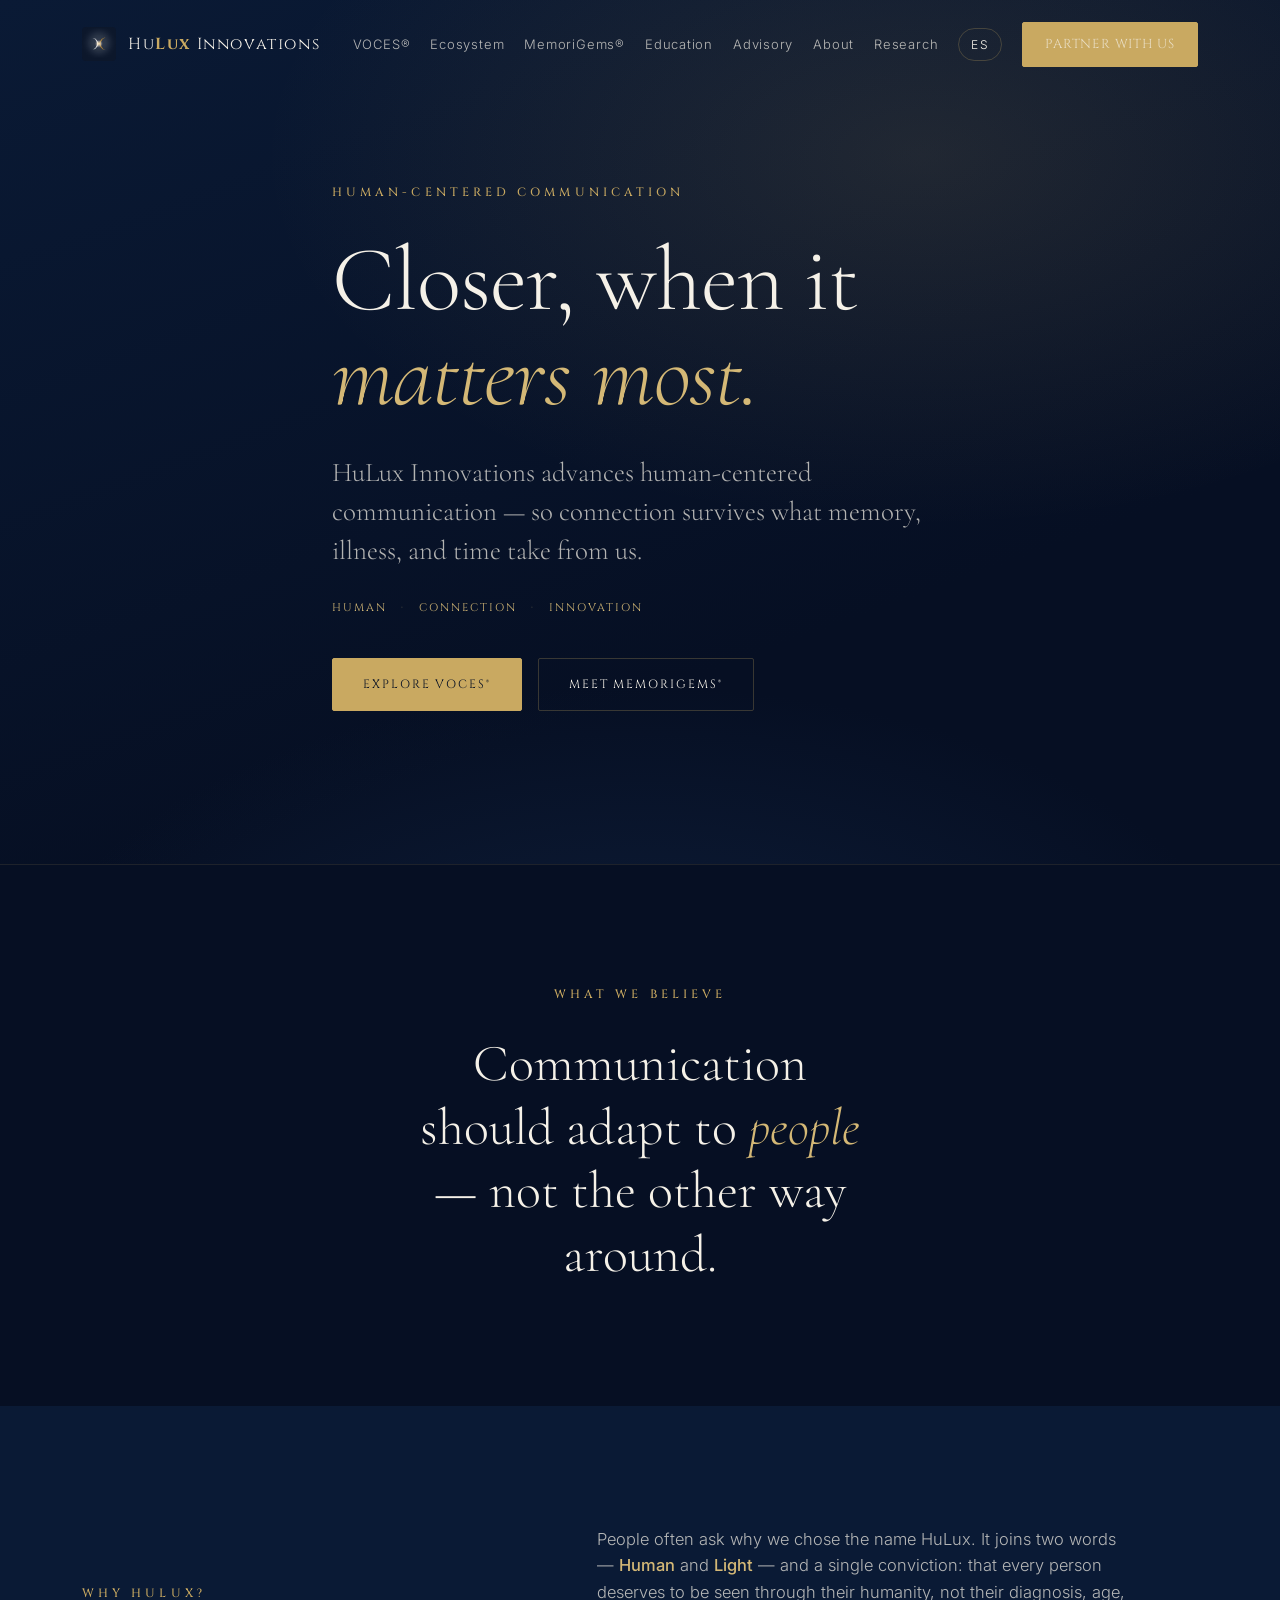
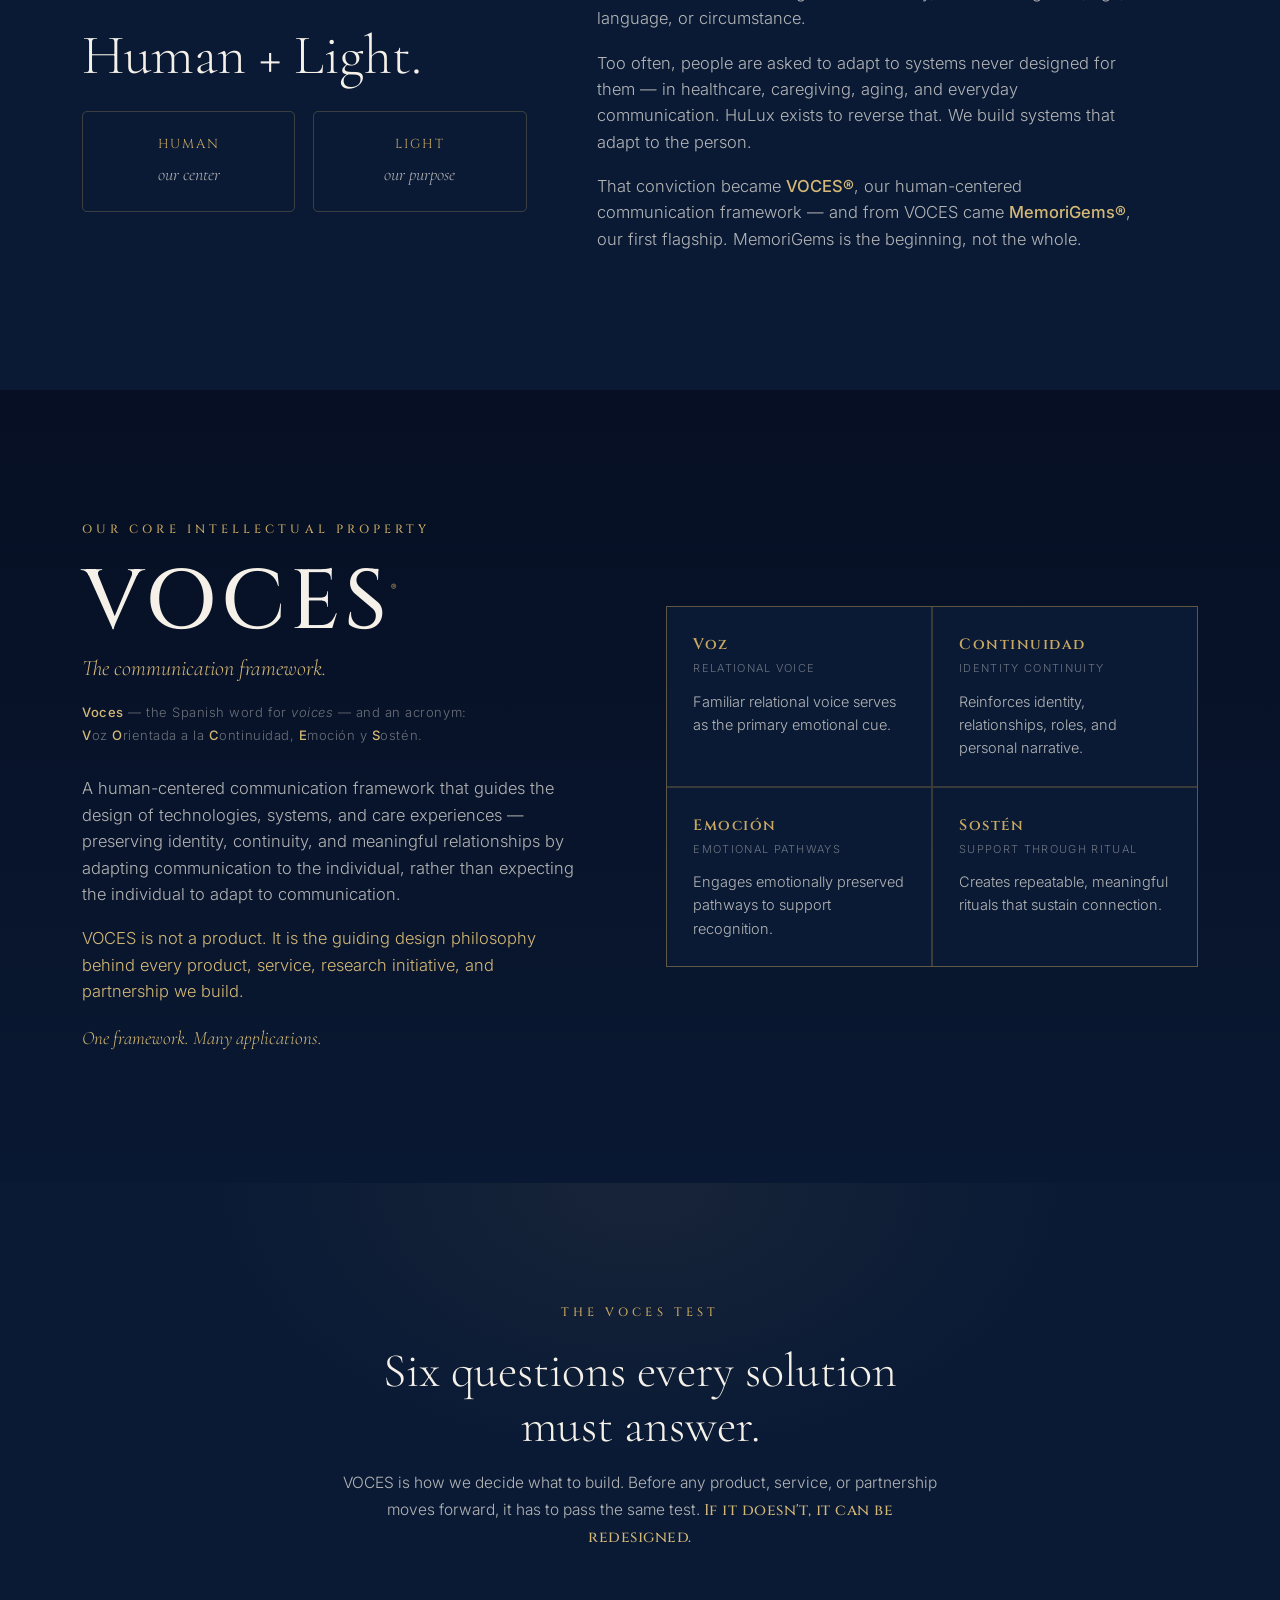
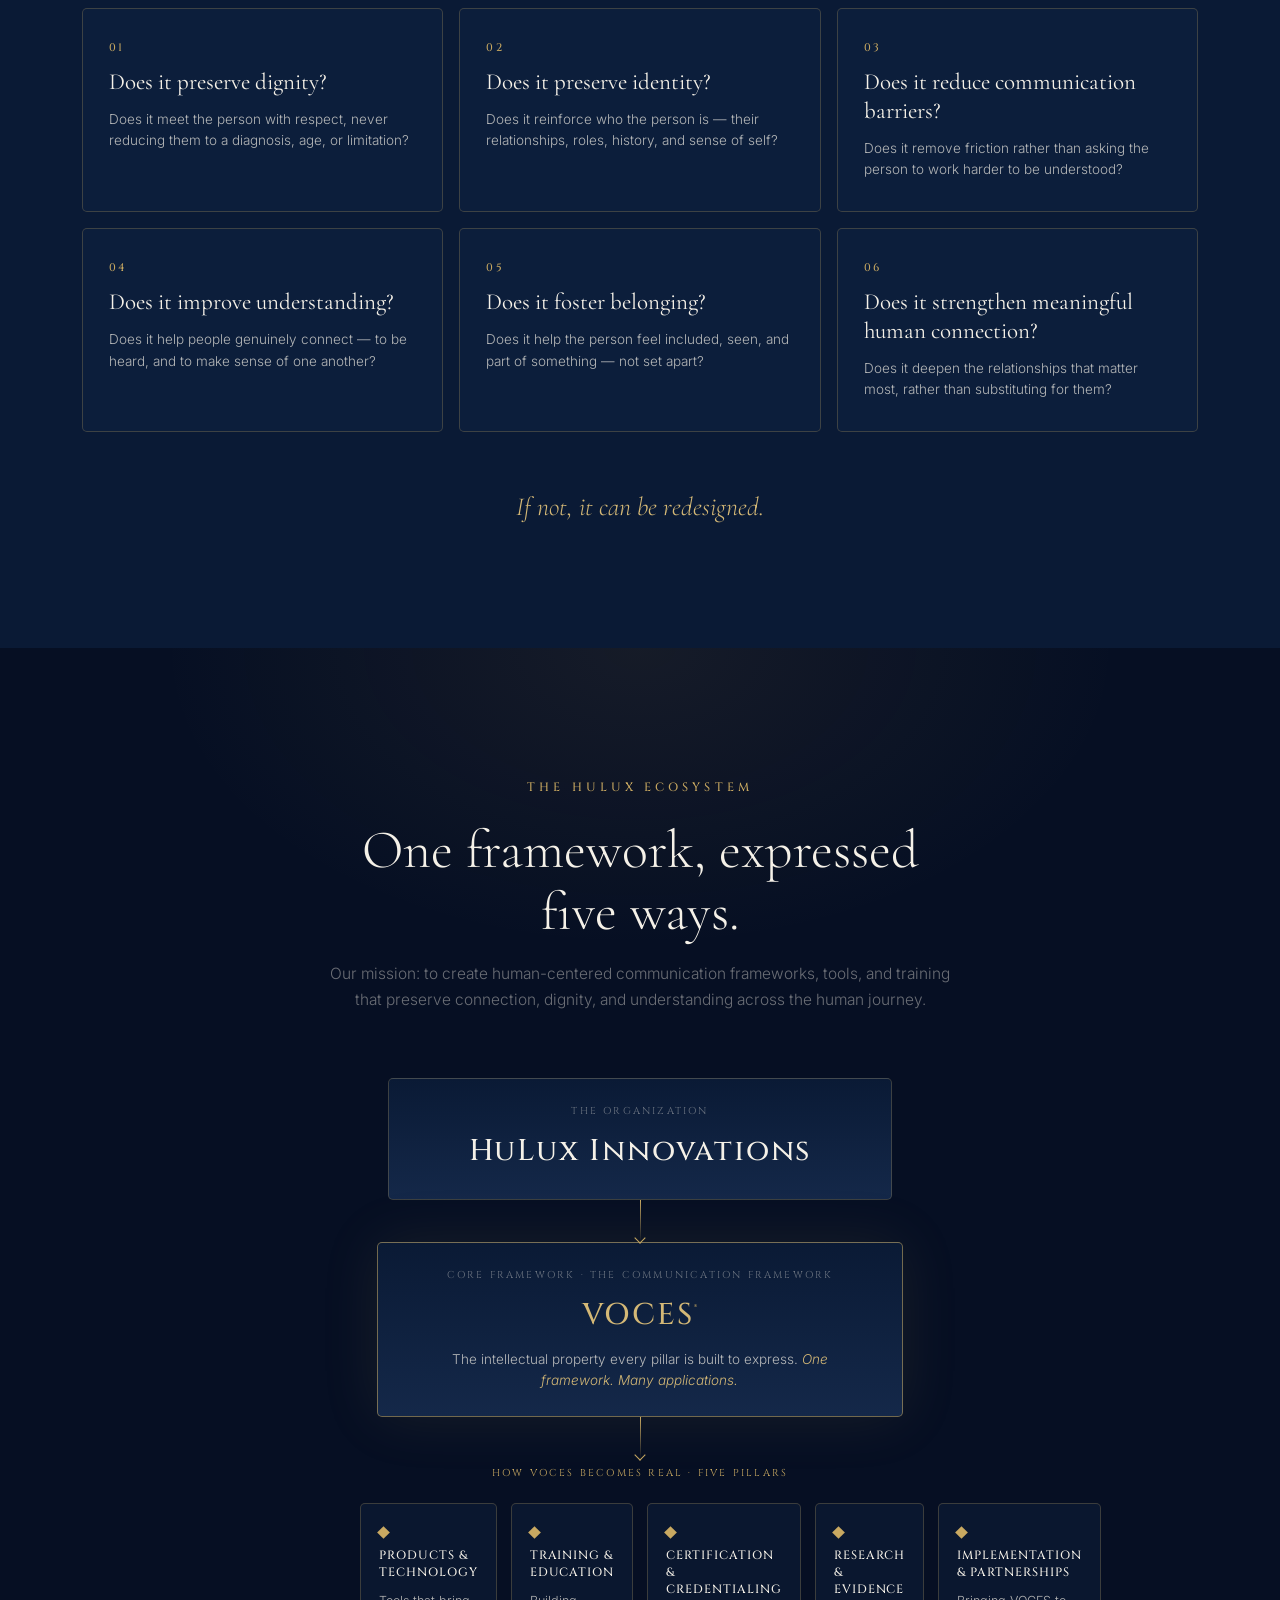
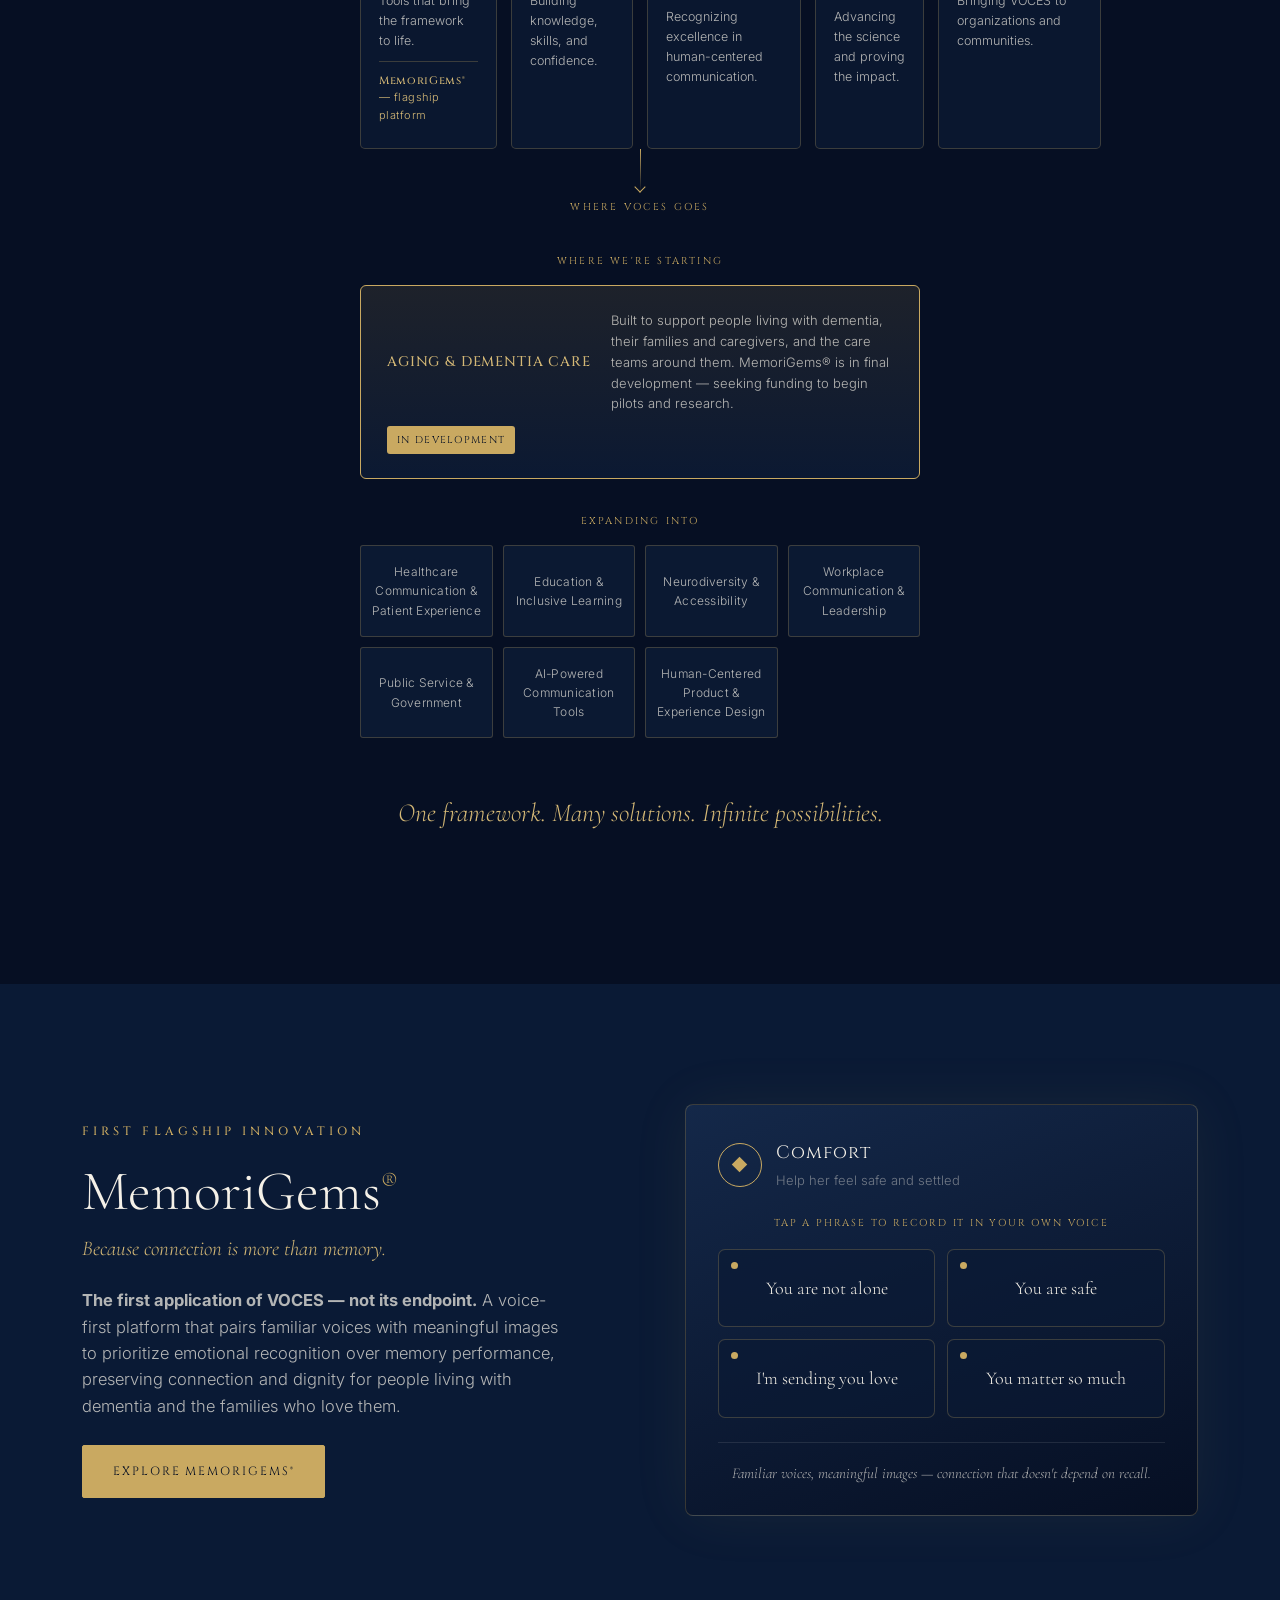
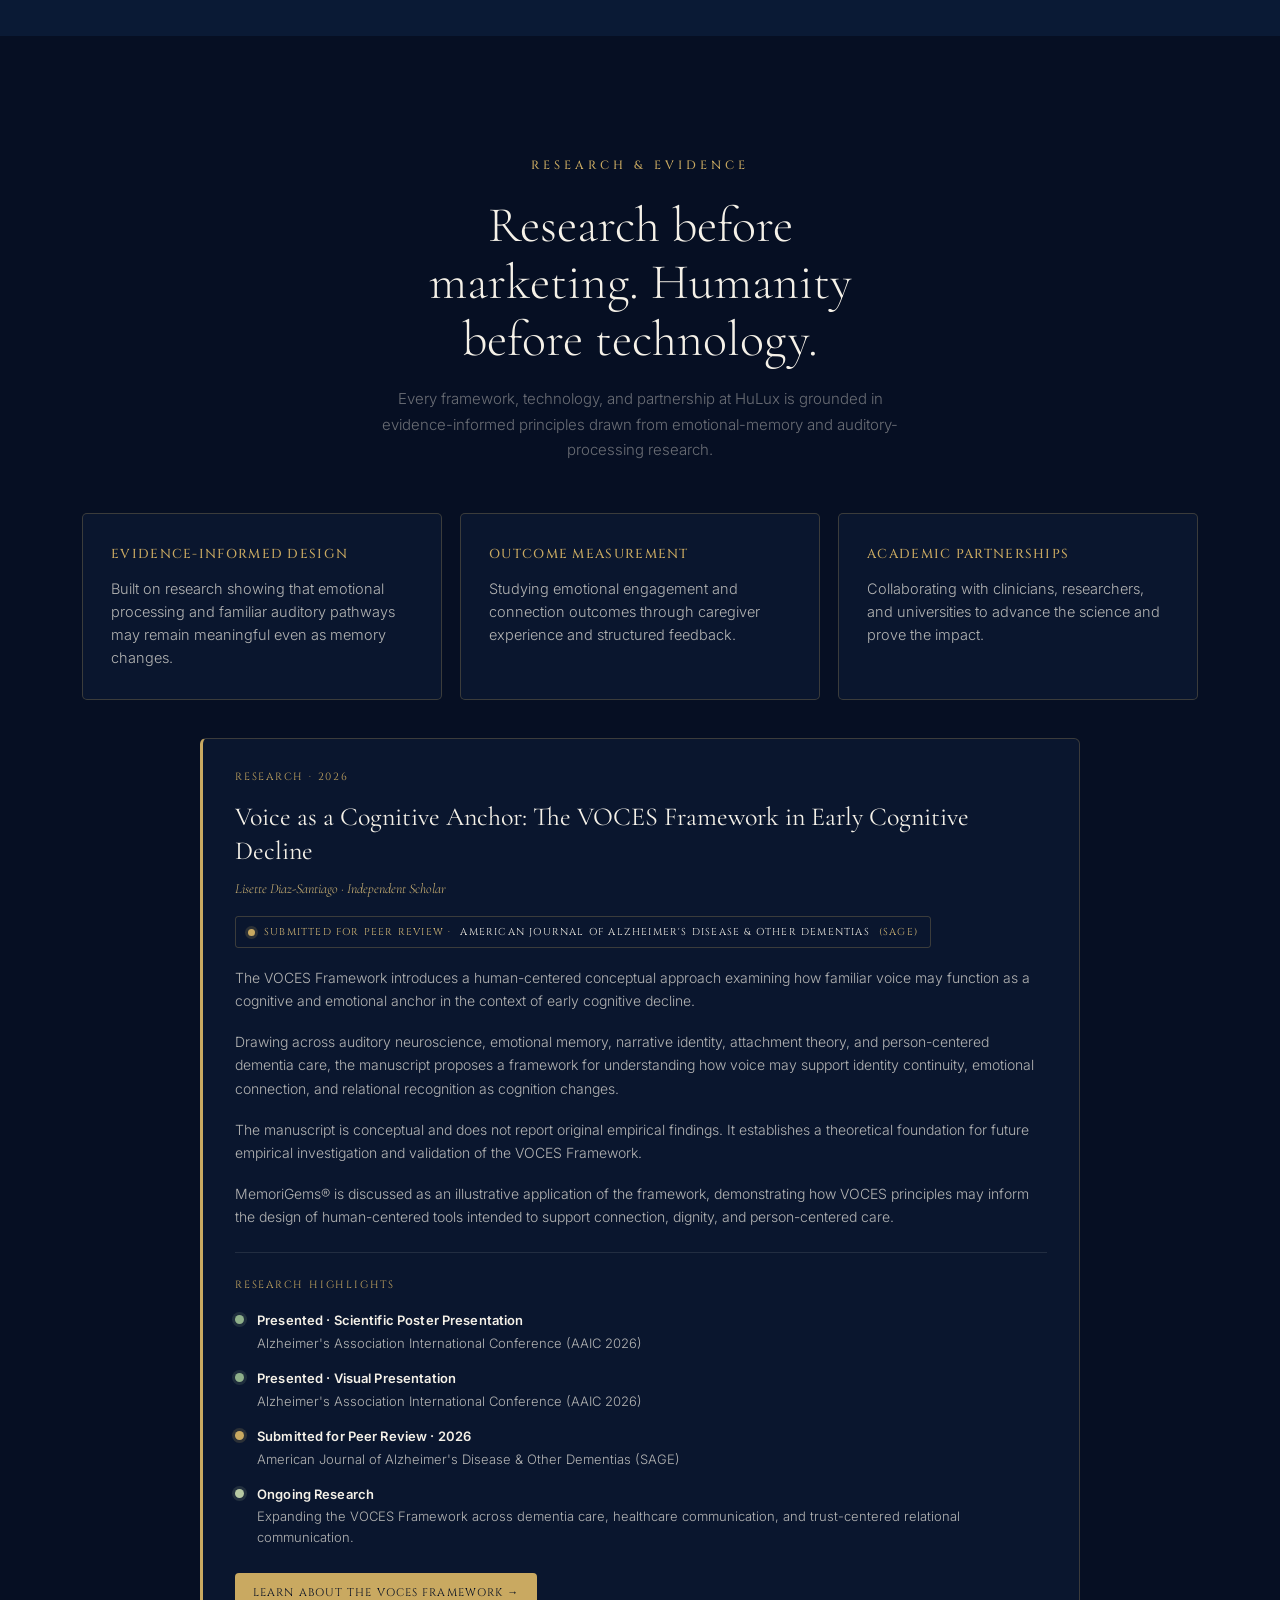
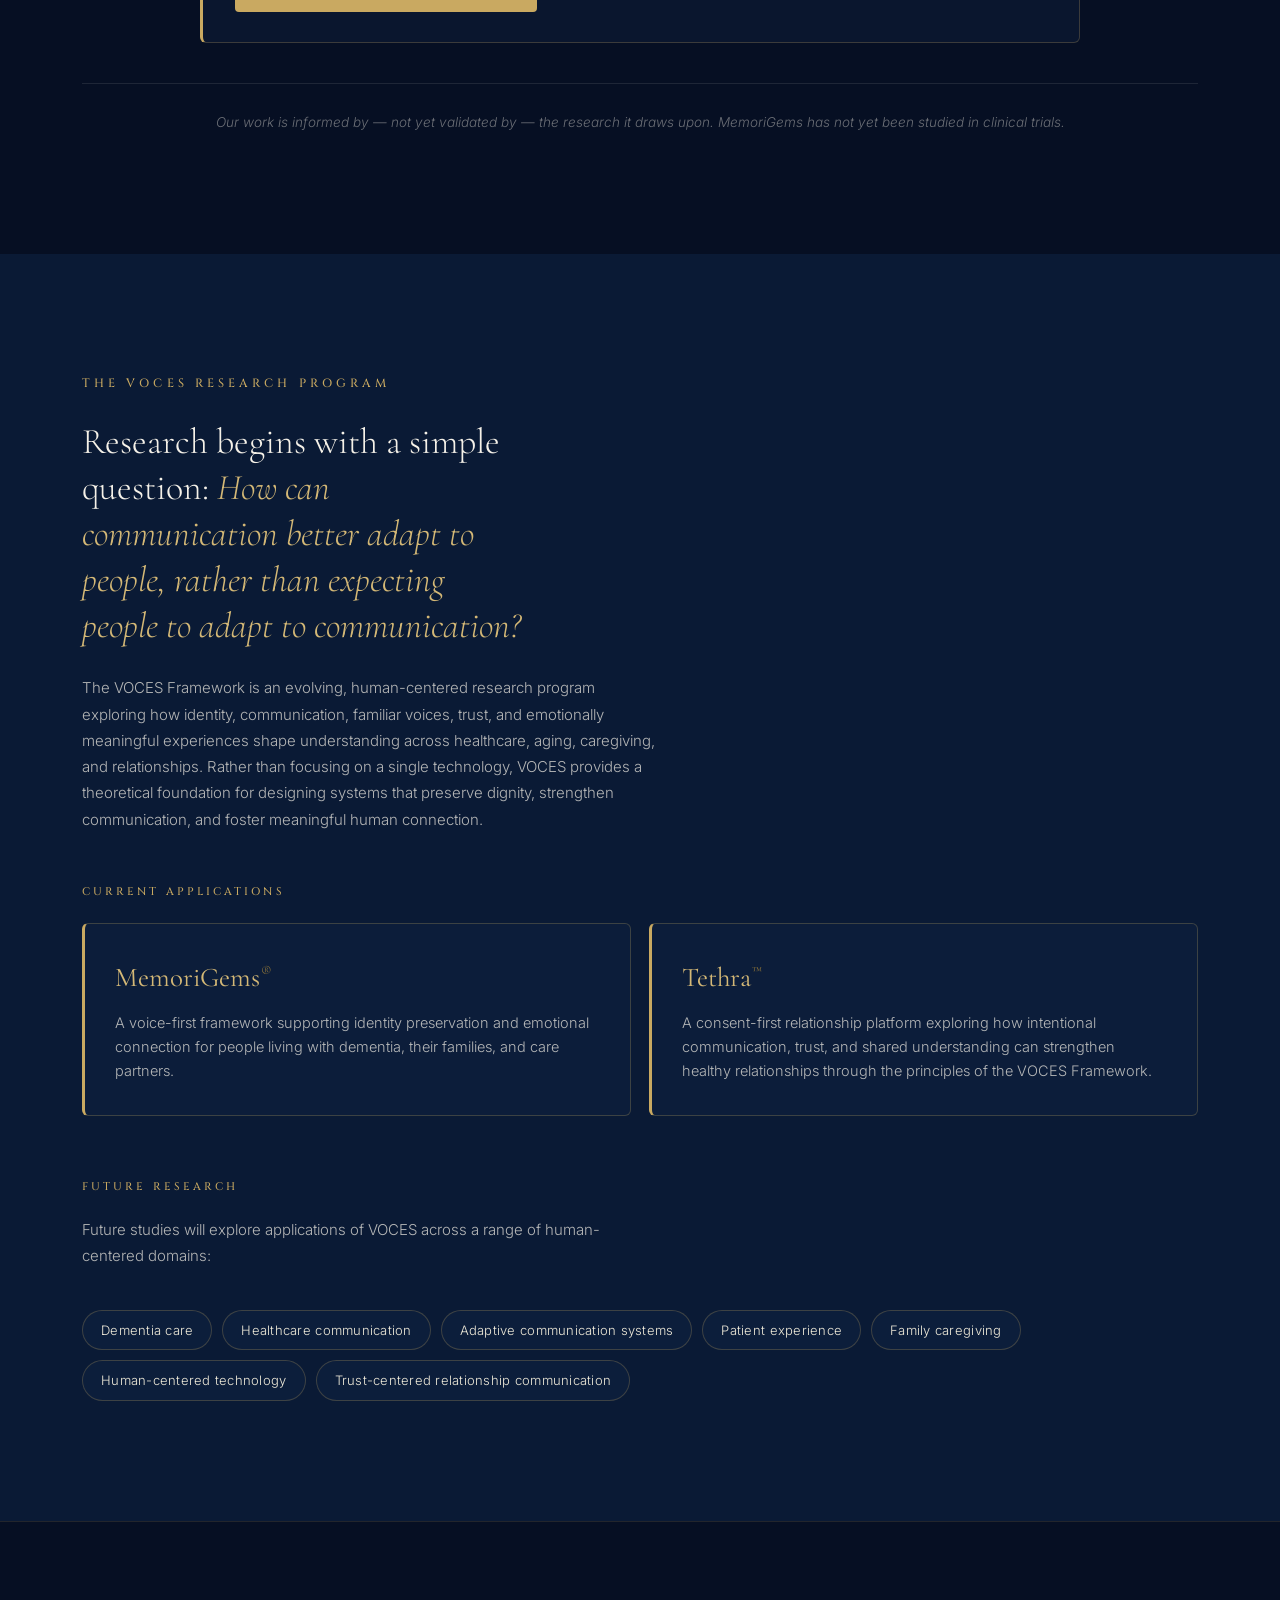
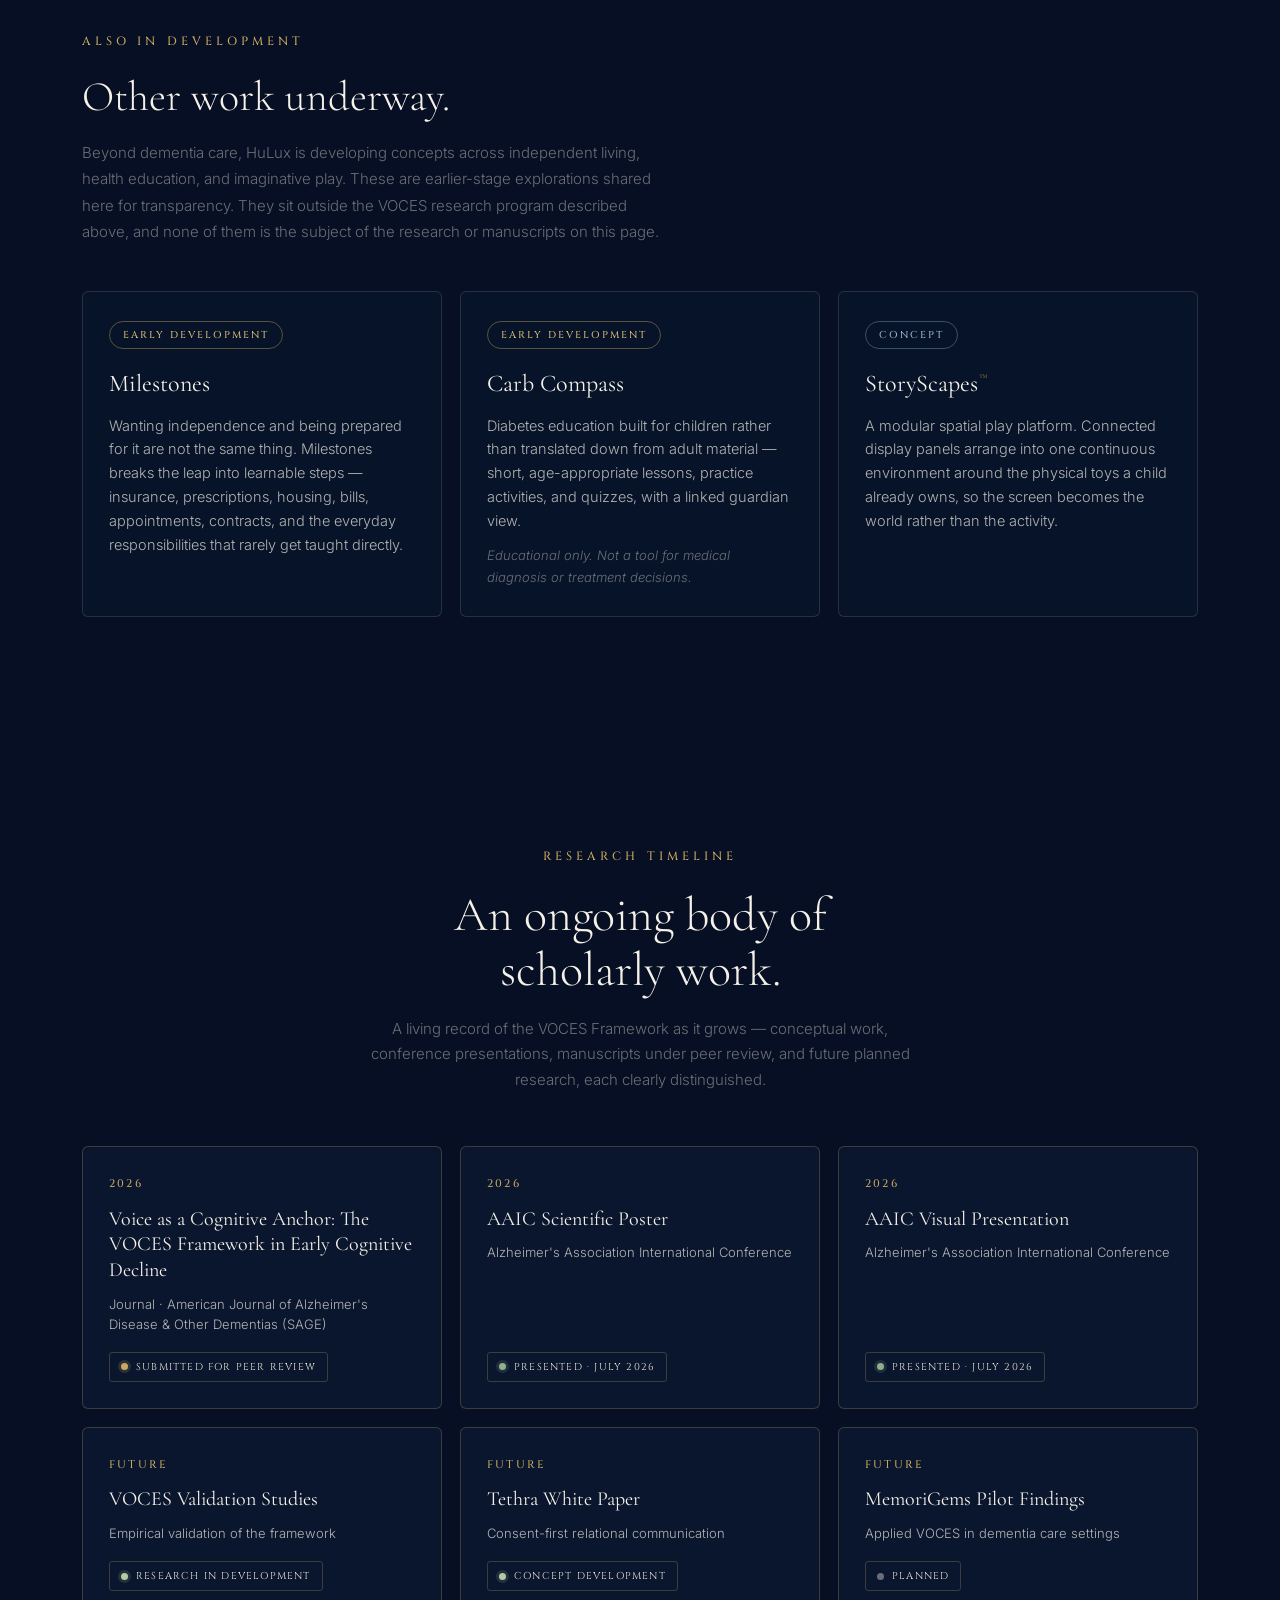
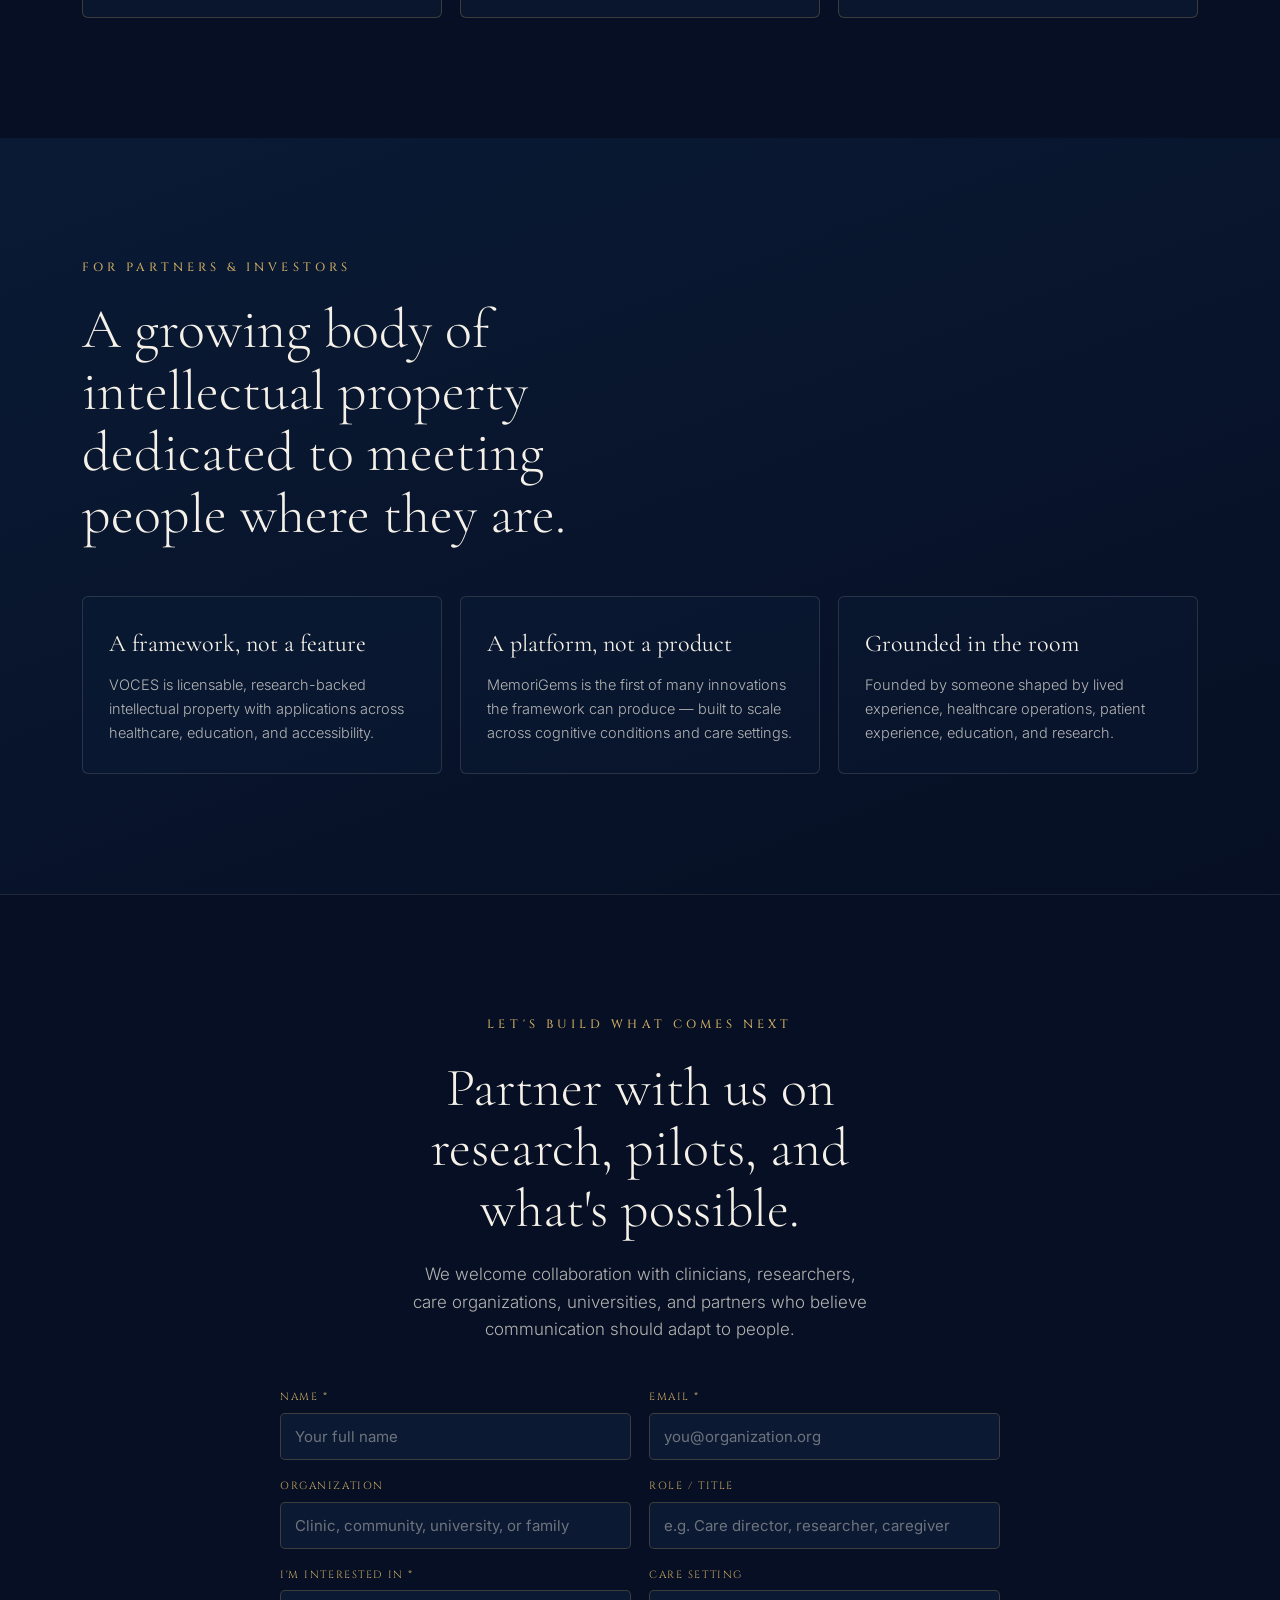
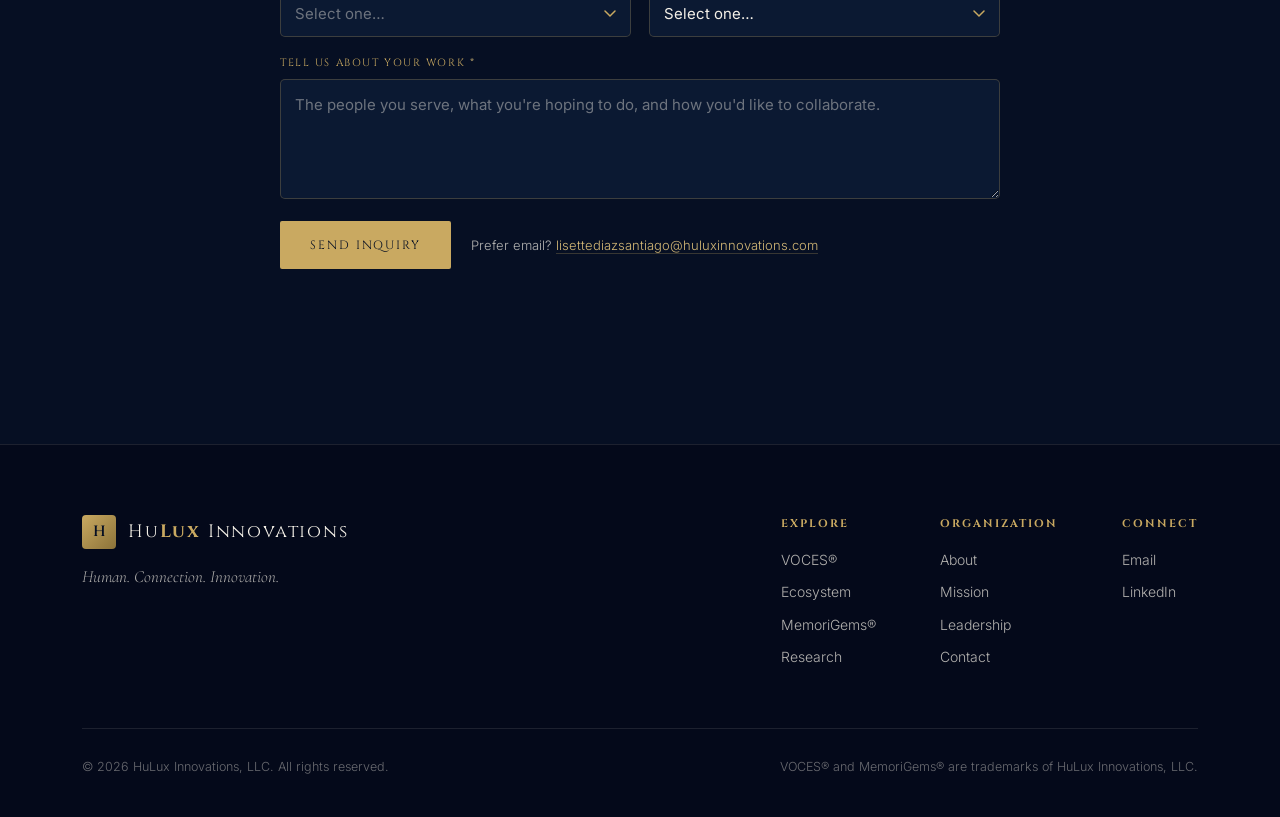
==== commit 5a8e60f8: "Update index.html" ====
--- a/public/index.html
+++ b/public/index.html
@@ -1,31 +1,30 @@
 <!DOCTYPE html>
-<html lang="es">
+<html lang="en">
 <head>
 <meta charset="UTF-8">
 <meta name="viewport" content="width=device-width, initial-scale=1.0">
-<title>HuLux Innovations — Comunicación centrada en las personas</title>
-<meta name="description" content="HuLux Innovations es una empresa de innovación centrada en las personas, construida sobre una convicción: la comunicación debe adaptarse a las personas, no las personas a la comunicación. VOCES® es el marco; MemoriGems® es su primera aplicación.">
-<link rel="canonical" href="https://huluxinnovations.com/es/">
+<title>HuLux Innovations — Human-Centered Communication</title>
+<meta name="description" content="HuLux Innovations is a human-centered innovation company built on one belief: communication should adapt to people, not people to communication. VOCES® is the framework; MemoriGems® is the first application of it.">
+<link rel="canonical" href="https://huluxinnovations.com/">
 <link rel="alternate" hreflang="en" href="https://huluxinnovations.com/">
 <link rel="alternate" hreflang="es" href="https://huluxinnovations.com/es/">
 <link rel="alternate" hreflang="x-default" href="https://huluxinnovations.com/">
-<link rel="icon" type="image/jpeg" href="../assets/hulux-mark.jpg">
+<link rel="icon" type="image/jpeg" href="assets/hulux-mark.jpg">
 <meta property="og:type" content="website">
-<meta property="og:locale" content="es_US">
 <meta property="og:site_name" content="HuLux Innovations">
-<meta property="og:title" content="HuLux Innovations — Comunicación centrada en las personas">
-<meta property="og:description" content="Una empresa de innovación centrada en las personas. La comunicación debe adaptarse a las personas, no las personas a la comunicación. VOCES® es el marco; MemoriGems® es su primera aplicación.">
-<meta property="og:url" content="https://huluxinnovations.com/es/">
+<meta property="og:title" content="HuLux Innovations — Human-Centered Communication">
+<meta property="og:description" content="A human-centered innovation company. Communication should adapt to people, not people to communication. VOCES® is the framework; MemoriGems® is the first application of it.">
+<meta property="og:url" content="https://huluxinnovations.com/">
 <meta property="og:image" content="https://huluxinnovations.com/assets/hulux-mark.jpg">
 <link rel="preconnect" href="https://fonts.googleapis.com">
 <link rel="preconnect" href="https://fonts.gstatic.com" crossorigin>
 <link href="https://fonts.googleapis.com/css2?family=Cinzel:wght@400;500;600&family=Cormorant+Garamond:ital,wght@0,300;0,400;0,500;0,600;1,300;1,400&family=Inter:wght@300;400;500&display=swap" rel="stylesheet">
-<link rel="stylesheet" href="../styles.css">
+<link rel="stylesheet" href="styles.css">
 <script type="application/ld+json">
 {
   "@context":"https://schema.org","@type":"Organization","name":"HuLux Innovations",
   "url":"https://huluxinnovations.com/","logo":"https://huluxinnovations.com/assets/hulux-mark.jpg",
-  "description":"Una empresa de innovación centrada en las personas que mejora la forma en que las personas viven la comunicación, el cuidado, la tecnología y la conexión humana. Creadora del marco VOCES y de MemoriGems.",
+  "description":"A human-centered innovation company improving how people experience communication, care, technology, and human connection. Creator of the VOCES framework and MemoriGems.",
   "founder":{"@type":"Person","name":"Lisette Diaz-Santiago","jobTitle":"CEO"},
   "sameAs":["https://www.linkedin.com/company/hulux-innovations/"]
 }
@@ -37,45 +36,45 @@
 <header class="nav">
   <div class="wrap">
     <a class="brand" href="index.html">
-      <img src="../assets/hulux-mark.jpg" alt="Logotipo de HuLux Innovations" onerror="this.outerHTML='<span class=&quot;bmark&quot;>H</span>'">
+      <img src="assets/hulux-mark.jpg" alt="HuLux Innovations mark" onerror="this.outerHTML='<span class=&quot;bmark&quot;>H</span>'">
       <span class="btext">Hu<b>Lux</b> Innovations</span>
     </a>
     <nav class="nav-links">
       <a href="#voces">VOCES®</a>
-      <a href="#ecosystem">Ecosistema</a>
+      <a href="#ecosystem">Ecosystem</a>
       <a href="memorigems.html">MemoriGems®</a>
-      <a href="education.html">Educación</a>
-      <a href="asesoria.html">Asesoría</a>
-      <a href="about.html">Acerca de</a>
-      <a href="#research">Investigación</a>
-      <a class="lang-link" href="../index.html" hreflang="en" lang="en" aria-label="English" title="View in English">EN</a>
-      <a class="btn btn-primary" href="#contact">Colabore con nosotros</a>
+      <a href="education.html">Education</a>
+      <a href="advisory.html">Advisory</a>
+      <a href="about.html">About</a>
+      <a href="#research">Research</a>
+      <a class="lang-link" href="es/index.html" hreflang="es" lang="es" aria-label="Español" title="Ver en español">ES</a>
+      <a class="btn btn-primary" href="#contact">Partner with us</a>
     </nav>
-    <button class="nav-toggle" aria-label="Abrir menú"><span></span><span></span><span></span></button>
+    <button class="nav-toggle" aria-label="Open menu"><span></span><span></span><span></span></button>
   </div>
 </header>
 <nav class="mobile-menu">
   <a href="#voces">VOCES®</a>
-  <a href="#ecosystem">Ecosistema</a>
+  <a href="#ecosystem">Ecosystem</a>
   <a href="memorigems.html">MemoriGems®</a>
-  <a href="education.html">Educación</a>
-  <a href="asesoria.html">Asesoría</a>
-  <a href="about.html">Acerca de</a>
-  <a href="#research">Investigación</a>
-  <a class="lang-link" href="../index.html" hreflang="en" lang="en">English</a>
-  <a class="btn btn-primary" href="#contact">Colabore con nosotros</a>
+  <a href="education.html">Education</a>
+  <a href="advisory.html">Advisory</a>
+  <a href="about.html">About</a>
+  <a href="#research">Research</a>
+  <a class="lang-link" href="es/index.html" hreflang="es" lang="es">Español</a>
+  <a class="btn btn-primary" href="#contact">Partner with us</a>
 </nav>
 
 <!-- HERO -->
 <section class="hero">
   <div class="wrap">
-    <span class="eyebrow reveal">Comunicación centrada en las personas</span>
-    <h1 class="reveal">Más cerca, cuando <em>más importa.</em></h1>
-    <p class="lead reveal">HuLux Innovations impulsa la comunicación centrada en las personas — para que la conexión sobreviva a lo que la memoria, la enfermedad y el tiempo nos quitan.</p>
-    <div class="pillars3 reveal">Humanidad <span>·</span> Conexión <span>·</span> Innovación</div>
+    <span class="eyebrow reveal">Human-Centered Communication</span>
+    <h1 class="reveal">Closer, when it <em>matters most.</em></h1>
+    <p class="lead reveal">HuLux Innovations advances human-centered communication — so connection survives what memory, illness, and time take from us.</p>
+    <div class="pillars3 reveal">Human <span>·</span> Connection <span>·</span> Innovation</div>
     <div class="cta-row reveal">
-      <a class="btn btn-primary" href="#voces">Explorar VOCES®</a>
-      <a class="btn btn-ghost" href="memorigems.html">Conozca MemoriGems®</a>
+      <a class="btn btn-primary" href="#voces">Explore VOCES®</a>
+      <a class="btn btn-ghost" href="memorigems.html">Meet MemoriGems®</a>
     </div>
   </div>
 </section>
@@ -83,8 +82,8 @@
 <!-- BELIEF -->
 <section class="belief">
   <div class="wrap">
-    <span class="eyebrow reveal">Lo que creemos</span>
-    <p class="reveal">La comunicación debe adaptarse a las <span>personas</span> — no al revés.</p>
+    <span class="eyebrow reveal">What We Believe</span>
+    <p class="reveal">Communication should adapt to <span>people</span> — not the other way around.</p>
   </div>
 </section>
 
@@ -93,17 +92,17 @@
   <div class="wrap">
     <div class="grid">
       <div class="reveal">
-        <span class="eyebrow">¿Por qué HuLux?</span>
-        <h2>Humano + Luz.</h2>
+        <span class="eyebrow">Why HuLux?</span>
+        <h2>Human + Light.</h2>
         <div class="humanlight">
-          <div class="hl"><div class="w">Humano</div><div class="m">nuestro centro</div></div>
-          <div class="hl"><div class="w">Luz</div><div class="m">nuestro propósito</div></div>
+          <div class="hl"><div class="w">Human</div><div class="m">our center</div></div>
+          <div class="hl"><div class="w">Light</div><div class="m">our purpose</div></div>
         </div>
       </div>
       <div class="reveal">
-        <p>Con frecuencia nos preguntan por qué elegimos el nombre HuLux. Une dos palabras — <b>Humano</b> y <b>Luz</b> — y una sola convicción: que toda persona merece ser vista a través de su humanidad, no de su diagnóstico, su edad, su idioma o sus circunstancias.</p>
-        <p>Con demasiada frecuencia, se les pide a las personas que se adapten a sistemas que nunca se diseñaron para ellas — en la atención médica, el cuidado, el envejecimiento y la comunicación cotidiana. HuLux existe para invertir eso. Creamos sistemas que se adaptan a la persona.</p>
-        <p>Esa convicción se convirtió en <b>VOCES®</b>, nuestro marco de comunicación centrada en las personas — y de VOCES nació <b>MemoriGems®</b>, nuestro primer producto insignia. MemoriGems es el comienzo, no la totalidad.</p>
+        <p>People often ask why we chose the name HuLux. It joins two words — <b>Human</b> and <b>Light</b> — and a single conviction: that every person deserves to be seen through their humanity, not their diagnosis, age, language, or circumstance.</p>
+        <p>Too often, people are asked to adapt to systems never designed for them — in healthcare, caregiving, aging, and everyday communication. HuLux exists to reverse that. We build systems that adapt to the person.</p>
+        <p>That conviction became <b>VOCES®</b>, our human-centered communication framework — and from VOCES came <b>MemoriGems®</b>, our first flagship. MemoriGems is the beginning, not the whole.</p>
       </div>
     </div>
   </div>
@@ -114,19 +113,19 @@
   <div class="wrap">
     <div class="grid">
       <div>
-        <span class="eyebrow reveal">Nuestra propiedad intelectual central</span>
+        <span class="eyebrow reveal">Our Core Intellectual Property</span>
         <h2 class="reveal">VOCES<sup>®</sup></h2>
-        <p class="sub reveal">El marco de comunicación.</p>
-        <p class="mean reveal"><b>Voces</b> — la palabra en español para <i>voices</i> — y también un acrónimo:<br><b>V</b>oz <b>O</b>rientada a la <b>C</b>ontinuidad, <b>E</b>moción y <b>S</b>ostén.</p>
-        <p class="body reveal">Un marco de comunicación centrada en las personas que guía el diseño de tecnologías, sistemas y experiencias de cuidado — preservando la identidad, la continuidad y las relaciones significativas al adaptar la comunicación a cada persona, en lugar de esperar que la persona se adapte a la comunicación.</p>
-        <p class="body reveal" style="color:var(--gold-warm)">VOCES no es un producto. Es la filosofía de diseño que guía cada producto, servicio, iniciativa de investigación y alianza que creamos.</p>
-        <p class="tag reveal">Un marco. Muchas aplicaciones.</p>
+        <p class="sub reveal">The communication framework.</p>
+        <p class="mean reveal"><b>Voces</b> — the Spanish word for <i>voices</i> — and an acronym:<br><b>V</b>oz <b>O</b>rientada a la <b>C</b>ontinuidad, <b>E</b>moción y <b>S</b>ostén.</p>
+        <p class="body reveal">A human-centered communication framework that guides the design of technologies, systems, and care experiences — preserving identity, continuity, and meaningful relationships by adapting communication to the individual, rather than expecting the individual to adapt to communication.</p>
+        <p class="body reveal" style="color:var(--gold-warm)">VOCES is not a product. It is the guiding design philosophy behind every product, service, research initiative, and partnership we build.</p>
+        <p class="tag reveal">One framework. Many applications.</p>
       </div>
       <div class="pillars reveal">
-        <div class="pillar"><div class="es">Voz</div><div class="en">Voz relacional</div><p>Una voz relacional familiar sirve como la principal señal emocional.</p></div>
-        <div class="pillar"><div class="es">Continuidad</div><div class="en">Continuidad de la identidad</div><p>Refuerza la identidad, las relaciones, los roles y la narrativa personal.</p></div>
-        <div class="pillar"><div class="es">Emoción</div><div class="en">Vías emocionales</div><p>Activa las vías emocionales preservadas para apoyar el reconocimiento.</p></div>
-        <div class="pillar"><div class="es">Sostén</div><div class="en">Apoyo mediante rituales</div><p>Crea rituales repetibles y significativos que sostienen la conexión.</p></div>
+        <div class="pillar"><div class="es">Voz</div><div class="en">Relational Voice</div><p>Familiar relational voice serves as the primary emotional cue.</p></div>
+        <div class="pillar"><div class="es">Continuidad</div><div class="en">Identity Continuity</div><p>Reinforces identity, relationships, roles, and personal narrative.</p></div>
+        <div class="pillar"><div class="es">Emoción</div><div class="en">Emotional Pathways</div><p>Engages emotionally preserved pathways to support recognition.</p></div>
+        <div class="pillar"><div class="es">Sostén</div><div class="en">Support Through Ritual</div><p>Creates repeatable, meaningful rituals that sustain connection.</p></div>
       </div>
     </div>
   </div>
@@ -135,18 +134,18 @@
 <!-- VOCES TEST -->
 <section class="vtest">
   <div class="wrap">
-    <span class="eyebrow reveal">La prueba VOCES</span>
-    <h2 class="reveal">Seis preguntas que toda solución debe responder.</h2>
-    <p class="intro reveal">VOCES es la manera en que decidimos qué crear. Antes de que cualquier producto, servicio o alianza avance, tiene que pasar la misma prueba. <b>Si no la pasa, se puede rediseñar.</b></p>
+    <span class="eyebrow reveal">The VOCES Test</span>
+    <h2 class="reveal">Six questions every solution must answer.</h2>
+    <p class="intro reveal">VOCES is how we decide what to build. Before any product, service, or partnership moves forward, it has to pass the same test. <b>If it doesn't, it can be redesigned.</b></p>
     <div class="vtest-grid">
-      <div class="vtest-card reveal"><span class="q">01</span><h3>¿Preserva la dignidad?</h3><p>¿Trata a la persona con respeto, sin reducirla nunca a un diagnóstico, una edad o una limitación?</p></div>
-      <div class="vtest-card reveal"><span class="q">02</span><h3>¿Preserva la identidad?</h3><p>¿Refuerza quién es la persona — sus relaciones, sus roles, su historia y su sentido de sí misma?</p></div>
-      <div class="vtest-card reveal"><span class="q">03</span><h3>¿Reduce las barreras de comunicación?</h3><p>¿Elimina obstáculos en lugar de pedirle a la persona que se esfuerce más para que la entiendan?</p></div>
-      <div class="vtest-card reveal"><span class="q">04</span><h3>¿Mejora la comprensión?</h3><p>¿Ayuda a que las personas conecten de verdad — a ser escuchadas y a entenderse mutuamente?</p></div>
-      <div class="vtest-card reveal"><span class="q">05</span><h3>¿Fomenta el sentido de pertenencia?</h3><p>¿Ayuda a la persona a sentirse incluida, vista y parte de algo — no apartada?</p></div>
-      <div class="vtest-card reveal"><span class="q">06</span><h3>¿Fortalece la conexión humana significativa?</h3><p>¿Profundiza las relaciones que más importan, en lugar de sustituirlas?</p></div>
-    </div>
-    <div class="vtest-foot reveal">Si no, se puede rediseñar.</div>
+      <div class="vtest-card reveal"><span class="q">01</span><h3>Does it preserve dignity?</h3><p>Does it meet the person with respect, never reducing them to a diagnosis, age, or limitation?</p></div>
+      <div class="vtest-card reveal"><span class="q">02</span><h3>Does it preserve identity?</h3><p>Does it reinforce who the person is — their relationships, roles, history, and sense of self?</p></div>
+      <div class="vtest-card reveal"><span class="q">03</span><h3>Does it reduce communication barriers?</h3><p>Does it remove friction rather than asking the person to work harder to be understood?</p></div>
+      <div class="vtest-card reveal"><span class="q">04</span><h3>Does it improve understanding?</h3><p>Does it help people genuinely connect — to be heard, and to make sense of one another?</p></div>
+      <div class="vtest-card reveal"><span class="q">05</span><h3>Does it foster belonging?</h3><p>Does it help the person feel included, seen, and part of something — not set apart?</p></div>
+      <div class="vtest-card reveal"><span class="q">06</span><h3>Does it strengthen meaningful human connection?</h3><p>Does it deepen the relationships that matter most, rather than substituting for them?</p></div>
+    </div>
+    <div class="vtest-foot reveal">If not, it can be redesigned.</div>
   </div>
 </section>
 
@@ -154,52 +153,52 @@
 <section class="eco" id="ecosystem">
   <div class="wrap">
     <div class="head">
-      <span class="eyebrow reveal">El ecosistema HuLux</span>
-      <h2 class="reveal">Un marco, expresado de cinco maneras.</h2>
-      <p class="mission reveal">Nuestra misión: crear marcos, herramientas y capacitación en comunicación centrada en las personas que preserven la conexión, la dignidad y la comprensión a lo largo de la vida.</p>
+      <span class="eyebrow reveal">The HuLux Ecosystem</span>
+      <h2 class="reveal">One framework, expressed five ways.</h2>
+      <p class="mission reveal">Our mission: to create human-centered communication frameworks, tools, and training that preserve connection, dignity, and understanding across the human journey.</p>
     </div>
     <div class="flow">
-      <div class="node org reveal"><span class="kicker">La organización</span><span class="name">HuLux Innovations</span></div>
+      <div class="node org reveal"><span class="kicker">The Organization</span><span class="name">HuLux Innovations</span></div>
       <div class="connector reveal"></div>
       <div class="node framework reveal">
-        <span class="kicker">Marco central · El marco de comunicación</span>
+        <span class="kicker">Core Framework · The Communication Framework</span>
         <span class="name">VOCES<sup>®</sup></span>
-        <p class="desc">La propiedad intelectual que cada pilar está diseñado para expresar. <i>Un marco. Muchas aplicaciones.</i></p>
+        <p class="desc">The intellectual property every pillar is built to express. <i>One framework. Many applications.</i></p>
       </div>
       <div class="connector reveal"></div>
-      <div class="branch-label reveal">Cómo VOCES se hace realidad · cinco pilares</div>
+      <div class="branch-label reveal">How VOCES becomes real · five pillars</div>
       <div class="pillars5 reveal">
-        <div class="pcard"><div class="diamond"></div><h3>Productos y tecnología</h3><p>Herramientas que dan vida al marco.</p><div class="flag"><b>MemoriGems®</b> — plataforma insignia</div></div>
-        <div class="pcard"><div class="diamond"></div><h3>Capacitación y educación</h3><p>Desarrollo de conocimientos, destrezas y confianza.</p></div>
-        <div class="pcard"><div class="diamond"></div><h3>Certificación y acreditación</h3><p>Reconocimiento de la excelencia en la comunicación centrada en las personas.</p></div>
-        <div class="pcard"><div class="diamond"></div><h3>Investigación y evidencia</h3><p>Avanzar la ciencia y demostrar el impacto.</p></div>
-        <div class="pcard"><div class="diamond"></div><h3>Implementación y alianzas</h3><p>Llevar VOCES a organizaciones y comunidades.</p></div>
+        <div class="pcard"><div class="diamond"></div><h3>Products &amp; Technology</h3><p>Tools that bring the framework to life.</p><div class="flag"><b>MemoriGems®</b> — flagship platform</div></div>
+        <div class="pcard"><div class="diamond"></div><h3>Training &amp; Education</h3><p>Building knowledge, skills, and confidence.</p></div>
+        <div class="pcard"><div class="diamond"></div><h3>Certification &amp; Credentialing</h3><p>Recognizing excellence in human-centered communication.</p></div>
+        <div class="pcard"><div class="diamond"></div><h3>Research &amp; Evidence</h3><p>Advancing the science and proving the impact.</p></div>
+        <div class="pcard"><div class="diamond"></div><h3>Implementation &amp; Partnerships</h3><p>Bringing VOCES to organizations and communities.</p></div>
       </div>
       <div class="connector reveal"></div>
       <div class="reach reveal">
-        <div class="branch-label">Hacia dónde va VOCES</div>
+        <div class="branch-label">Where VOCES goes</div>
         <div class="reach-band">
-          <div class="branch-label">Dónde comenzamos</div>
+          <div class="branch-label">Where we're starting</div>
           <div class="reach-active">
-            <span class="ra-name">Envejecimiento y cuidado de la demencia</span>
-            <span class="ra-people">Diseñado para apoyar a las personas que viven con demencia, a sus familias y cuidadores, y a los equipos de cuidado que las rodean. MemoriGems® está en la etapa final de desarrollo — buscando financiamiento para iniciar pilotos e investigación.</span>
-            <span class="ra-tag">En desarrollo</span>
+            <span class="ra-name">Aging &amp; Dementia Care</span>
+            <span class="ra-people">Built to support people living with dementia, their families and caregivers, and the care teams around them. MemoriGems® is in final development — seeking funding to begin pilots and research.</span>
+            <span class="ra-tag">In development</span>
           </div>
         </div>
         <div class="reach-band">
-          <div class="branch-label">Expandiéndonos hacia</div>
+          <div class="branch-label">Expanding into</div>
           <div class="reach-chips">
-            <div class="chip">Comunicación en la atención médica y experiencia del paciente</div>
-            <div class="chip">Educación y aprendizaje inclusivo</div>
-            <div class="chip">Neurodiversidad y accesibilidad</div>
-            <div class="chip">Comunicación y liderazgo en el trabajo</div>
-            <div class="chip">Servicio público y gobierno</div>
-            <div class="chip">Herramientas de comunicación impulsadas por IA</div>
-            <div class="chip">Diseño de productos y experiencias centrado en las personas</div>
+            <div class="chip">Healthcare Communication &amp; Patient Experience</div>
+            <div class="chip">Education &amp; Inclusive Learning</div>
+            <div class="chip">Neurodiversity &amp; Accessibility</div>
+            <div class="chip">Workplace Communication &amp; Leadership</div>
+            <div class="chip">Public Service &amp; Government</div>
+            <div class="chip">AI-Powered Communication Tools</div>
+            <div class="chip">Human-Centered Product &amp; Experience Design</div>
           </div>
         </div>
       </div>
-      <div class="eco-foot reveal">Un marco. Muchas soluciones. Posibilidades infinitas.</div>
+      <div class="eco-foot reveal">One framework. Many solutions. Infinite possibilities.</div>
     </div>
   </div>
 </section>
@@ -209,28 +208,28 @@
   <div class="wrap">
     <div class="grid">
       <div class="reveal">
-        <span class="eyebrow">Primera innovación insignia</span>
+        <span class="eyebrow">First Flagship Innovation</span>
         <h2>MemoriGems<sup style="font-size:.4em;color:var(--gold)">®</sup></h2>
-        <p class="tagline">Porque la conexión es más que memoria.</p>
-        <p><b>La primera aplicación de VOCES — no su punto final.</b> Una plataforma centrada en la voz que combina voces familiares con imágenes significativas para priorizar el reconocimiento emocional por encima del desempeño de la memoria, preservando la conexión y la dignidad de las personas que viven con demencia y de las familias que las aman.</p>
-        <div class="cta-row"><a class="btn btn-primary" href="memorigems.html">Explorar MemoriGems®</a></div>
-      </div>
-      <div class="gem-card reveal" role="img" aria-label="Una tarjeta de voz de MemoriGems titulada Consuelo, con frases que se pueden tocar para grabarlas con su propia voz.">
+        <p class="tagline">Because connection is more than memory.</p>
+        <p><b>The first application of VOCES — not its endpoint.</b> A voice-first platform that pairs familiar voices with meaningful images to prioritize emotional recognition over memory performance, preserving connection and dignity for people living with dementia and the families who love them.</p>
+        <div class="cta-row"><a class="btn btn-primary" href="memorigems.html">Explore MemoriGems®</a></div>
+      </div>
+      <div class="gem-card reveal" role="img" aria-label="A MemoriGems voice card titled Comfort, with tappable phrases to record in your own voice.">
         <div class="gem-top">
           <span class="gem-icon"></span>
           <div>
-            <div class="gem-title">Consuelo</div>
-            <div class="gem-sub">Ayúdela a sentirse segura y tranquila</div>
+            <div class="gem-title">Comfort</div>
+            <div class="gem-sub">Help her feel safe and settled</div>
           </div>
         </div>
-        <div class="gem-label">Toque una frase para grabarla con su propia voz</div>
+        <div class="gem-label">Tap a phrase to record it in your own voice</div>
         <div class="gem-grid">
-          <span class="phrase"><span class="rec"></span>No estás sola</span>
-          <span class="phrase"><span class="rec"></span>Estás segura</span>
-          <span class="phrase"><span class="rec"></span>Te envío mi amor</span>
-          <span class="phrase"><span class="rec"></span>Eres muy importante</span>
-        </div>
-        <div class="gem-foot">Voces familiares, imágenes significativas — una conexión que no depende del recuerdo.</div>
+          <span class="phrase"><span class="rec"></span>You are not alone</span>
+          <span class="phrase"><span class="rec"></span>You are safe</span>
+          <span class="phrase"><span class="rec"></span>I'm sending you love</span>
+          <span class="phrase"><span class="rec"></span>You matter so much</span>
+        </div>
+        <div class="gem-foot">Familiar voices, meaningful images — connection that doesn't depend on recall.</div>
       </div>
     </div>
   </div>
@@ -239,69 +238,69 @@
 <!-- RESEARCH -->
 <section class="research" id="research">
   <div class="wrap">
-    <span class="eyebrow reveal">Investigación y evidencia</span>
-    <h2 class="reveal">La investigación antes que el mercadeo. La humanidad antes que la tecnología.</h2>
-    <p class="note reveal">Cada marco, tecnología y alianza de HuLux se fundamenta en principios basados en la evidencia, extraídos de la investigación sobre la memoria emocional y el procesamiento auditivo.</p>
+    <span class="eyebrow reveal">Research &amp; Evidence</span>
+    <h2 class="reveal">Research before marketing. Humanity before technology.</h2>
+    <p class="note reveal">Every framework, technology, and partnership at HuLux is grounded in evidence-informed principles drawn from emotional-memory and auditory-processing research.</p>
     <div class="r-grid">
-      <div class="r-card reveal"><h3>Diseño basado en la evidencia</h3><p>Construido sobre investigaciones que muestran que el procesamiento emocional y las vías auditivas familiares pueden seguir siendo significativos aun cuando la memoria cambia.</p></div>
-      <div class="r-card reveal"><h3>Medición de resultados</h3><p>Estudio de los resultados de participación emocional y conexión a través de la experiencia de los cuidadores y de comentarios estructurados.</p></div>
-      <div class="r-card reveal"><h3>Alianzas académicas</h3><p>Colaboración con profesionales clínicos, investigadores y universidades para avanzar la ciencia y demostrar el impacto.</p></div>
+      <div class="r-card reveal"><h3>Evidence-Informed Design</h3><p>Built on research showing that emotional processing and familiar auditory pathways may remain meaningful even as memory changes.</p></div>
+      <div class="r-card reveal"><h3>Outcome Measurement</h3><p>Studying emotional engagement and connection outcomes through caregiver experience and structured feedback.</p></div>
+      <div class="r-card reveal"><h3>Academic Partnerships</h3><p>Collaborating with clinicians, researchers, and universities to advance the science and prove the impact.</p></div>
     </div>
     <div class="pub reveal">
-      <span class="pub-eyebrow">Investigación · 2026</span>
+      <span class="pub-eyebrow">Research · 2026</span>
       <h3>Voice as a Cognitive Anchor: The VOCES Framework in Early Cognitive Decline</h3>
-      <div class="meta">Lisette Diaz-Santiago · Investigadora independiente</div>
-      <div class="pub-status st-review"><span class="dot"></span>Enviado para revisión por pares · <em style="font-style:normal;color:var(--cream)">American Journal of Alzheimer's Disease &amp; Other Dementias</em> (SAGE)</div>
-      <p>El marco VOCES presenta un enfoque conceptual centrado en las personas que examina cómo la voz familiar puede funcionar como un ancla cognitiva y emocional en el contexto del deterioro cognitivo temprano.</p>
-      <p>A partir de la neurociencia auditiva, la memoria emocional, la identidad narrativa, la teoría del apego y el cuidado de la demencia centrado en la persona, el manuscrito propone un marco para entender cómo la voz puede apoyar la continuidad de la identidad, la conexión emocional y el reconocimiento relacional a medida que cambia la cognición.</p>
-      <p>El manuscrito es conceptual y no presenta hallazgos empíricos originales. Establece una base teórica para la investigación empírica futura y la validación del marco VOCES.</p>
-      <p>MemoriGems® se analiza como una aplicación ilustrativa del marco, que demuestra cómo los principios VOCES pueden orientar el diseño de herramientas centradas en las personas, destinadas a apoyar la conexión, la dignidad y el cuidado centrado en la persona.</p>
+      <div class="meta">Lisette Diaz-Santiago · Independent Scholar</div>
+      <div class="pub-status st-review"><span class="dot"></span>Submitted for Peer Review · <em style="font-style:normal;color:var(--cream)">American Journal of Alzheimer's Disease &amp; Other Dementias</em> (SAGE)</div>
+      <p>The VOCES Framework introduces a human-centered conceptual approach examining how familiar voice may function as a cognitive and emotional anchor in the context of early cognitive decline.</p>
+      <p>Drawing across auditory neuroscience, emotional memory, narrative identity, attachment theory, and person-centered dementia care, the manuscript proposes a framework for understanding how voice may support identity continuity, emotional connection, and relational recognition as cognition changes.</p>
+      <p>The manuscript is conceptual and does not report original empirical findings. It establishes a theoretical foundation for future empirical investigation and validation of the VOCES Framework.</p>
+      <p>MemoriGems® is discussed as an illustrative application of the framework, demonstrating how VOCES principles may inform the design of human-centered tools intended to support connection, dignity, and person-centered care.</p>
 
       <div class="highlights">
-        <span class="hl-title">Aspectos destacados de la investigación</span>
+        <span class="hl-title">Research Highlights</span>
         <ul class="hl-list">
-          <li class="hl-item st-done"><span class="hl-mark"></span><div><strong>Presentado · Presentación de póster científico</strong><span>Alzheimer's Association International Conference (AAIC 2026)</span></div></li>
-          <li class="hl-item st-done"><span class="hl-mark"></span><div><strong>Presentado · Presentación visual</strong><span>Alzheimer's Association International Conference (AAIC 2026)</span></div></li>
-          <li class="hl-item st-review"><span class="hl-mark"></span><div><strong>Enviado para revisión por pares · 2026</strong><span>American Journal of Alzheimer's Disease &amp; Other Dementias (SAGE)</span></div></li>
-          <li class="hl-item st-grow"><span class="hl-mark"></span><div><strong>Investigación en curso</strong><span>Ampliación del marco VOCES al cuidado de la demencia, la comunicación en la atención médica y la comunicación relacional centrada en la confianza.</span></div></li>
+          <li class="hl-item st-done"><span class="hl-mark"></span><div><strong>Presented · Scientific Poster Presentation</strong><span>Alzheimer's Association International Conference (AAIC 2026)</span></div></li>
+          <li class="hl-item st-done"><span class="hl-mark"></span><div><strong>Presented · Visual Presentation</strong><span>Alzheimer's Association International Conference (AAIC 2026)</span></div></li>
+          <li class="hl-item st-review"><span class="hl-mark"></span><div><strong>Submitted for Peer Review · 2026</strong><span>American Journal of Alzheimer's Disease &amp; Other Dementias (SAGE)</span></div></li>
+          <li class="hl-item st-grow"><span class="hl-mark"></span><div><strong>Ongoing Research</strong><span>Expanding the VOCES Framework across dementia care, healthcare communication, and trust-centered relational communication.</span></div></li>
         </ul>
       </div>
 
-      <a class="pub-link" href="#voces-program">Conozca el marco VOCES →</a>
-    </div>
-    <p class="honesty reveal">Nuestro trabajo se basa en la investigación de la que parte — pero esa investigación aún no lo ha validado. MemoriGems todavía no se ha estudiado en ensayos clínicos.</p>
+      <a class="pub-link" href="#voces-program">Learn about the VOCES Framework →</a>
+    </div>
+    <p class="honesty reveal">Our work is informed by — not yet validated by — the research it draws upon. MemoriGems has not yet been studied in clinical trials.</p>
   </div>
 </section>
 
 <!-- VOCES RESEARCH PROGRAM -->
 <section class="program" id="voces-program">
   <div class="wrap">
-    <span class="eyebrow reveal">El programa de investigación VOCES</span>
-    <p class="program-q reveal">La investigación comienza con una pregunta sencilla: <em>¿Cómo puede la comunicación adaptarse mejor a las personas, en lugar de esperar que las personas se adapten a la comunicación?</em></p>
-    <p class="program-lede reveal">El marco VOCES es un programa de investigación en evolución, centrado en las personas, que explora cómo la identidad, la comunicación, las voces familiares, la confianza y las experiencias emocionalmente significativas moldean la comprensión en la atención médica, el envejecimiento, el cuidado y las relaciones. En lugar de enfocarse en una sola tecnología, VOCES ofrece una base teórica para diseñar sistemas que preserven la dignidad, fortalezcan la comunicación y fomenten una conexión humana significativa.</p>
-
-    <span class="sub-eyebrow reveal">Aplicaciones actuales</span>
+    <span class="eyebrow reveal">The VOCES Research Program</span>
+    <p class="program-q reveal">Research begins with a simple question: <em>How can communication better adapt to people, rather than expecting people to adapt to communication?</em></p>
+    <p class="program-lede reveal">The VOCES Framework is an evolving, human-centered research program exploring how identity, communication, familiar voices, trust, and emotionally meaningful experiences shape understanding across healthcare, aging, caregiving, and relationships. Rather than focusing on a single technology, VOCES provides a theoretical foundation for designing systems that preserve dignity, strengthen communication, and foster meaningful human connection.</p>
+
+    <span class="sub-eyebrow reveal">Current Applications</span>
     <div class="app-grid">
       <div class="app-card reveal">
         <h3>MemoriGems<span class="reg">®</span></h3>
-        <p>Un marco centrado en la voz que apoya la preservación de la identidad y la conexión emocional de las personas que viven con demencia, sus familias y sus compañeros de cuidado.</p>
+        <p>A voice-first framework supporting identity preservation and emotional connection for people living with dementia, their families, and care partners.</p>
       </div>
       <div class="app-card reveal">
         <h3>Tethra<span class="reg">™</span></h3>
-        <p>Una plataforma de relaciones basada en el consentimiento que explora cómo la comunicación intencional, la confianza y el entendimiento mutuo pueden fortalecer relaciones saludables mediante los principios del marco VOCES.</p>
-      </div>
-    </div>
-
-    <span class="sub-eyebrow reveal">Investigación futura</span>
-    <p class="program-lede reveal">Los estudios futuros explorarán aplicaciones de VOCES en una variedad de áreas centradas en las personas:</p>
+        <p>A consent-first relationship platform exploring how intentional communication, trust, and shared understanding can strengthen healthy relationships through the principles of the VOCES Framework.</p>
+      </div>
+    </div>
+
+    <span class="sub-eyebrow reveal">Future Research</span>
+    <p class="program-lede reveal">Future studies will explore applications of VOCES across a range of human-centered domains:</p>
     <ul class="tag-list reveal">
-      <li>Cuidado de la demencia</li>
-      <li>Comunicación en la atención médica</li>
-      <li>Sistemas de comunicación adaptativa</li>
-      <li>Experiencia del paciente</li>
-      <li>Cuidado familiar</li>
-      <li>Tecnología centrada en las personas</li>
-      <li>Comunicación relacional centrada en la confianza</li>
+      <li>Dementia care</li>
+      <li>Healthcare communication</li>
+      <li>Adaptive communication systems</li>
+      <li>Patient experience</li>
+      <li>Family caregiving</li>
+      <li>Human-centered technology</li>
+      <li>Trust-centered relationship communication</li>
     </ul>
   </div>
 </section>
@@ -309,25 +308,25 @@
 <!-- OTHER WORK IN DEVELOPMENT -->
 <section class="portfolio" id="portfolio">
   <div class="wrap">
-    <span class="eyebrow reveal">También en desarrollo</span>
-    <h2 class="reveal">Otros proyectos en marcha.</h2>
-    <p class="note reveal">Más allá del cuidado de la demencia, HuLux está desarrollando conceptos en las áreas de vida independiente, educación en salud y juego imaginativo. Son exploraciones en etapas más tempranas que compartimos aquí por transparencia. Están fuera del programa de investigación VOCES descrito arriba, y ninguna de ellas es objeto de la investigación ni de los manuscritos de esta página.</p>
+    <span class="eyebrow reveal">Also In Development</span>
+    <h2 class="reveal">Other work underway.</h2>
+    <p class="note reveal">Beyond dementia care, HuLux is developing concepts across independent living, health education, and imaginative play. These are earlier-stage explorations shared here for transparency. They sit outside the VOCES research program described above, and none of them is the subject of the research or manuscripts on this page.</p>
     <div class="p-grid">
       <div class="p-card reveal">
-        <span class="p-stage s-early">Desarrollo inicial</span>
+        <span class="p-stage s-early">Early Development</span>
         <h3>Milestones</h3>
-        <p>Querer independencia y estar preparado para ella no es lo mismo. Milestones divide ese gran salto en pasos que se pueden aprender &mdash; seguros, recetas médicas, vivienda, facturas, citas, contratos y las responsabilidades cotidianas que rara vez se enseñan directamente.</p>
+        <p>Wanting independence and being prepared for it are not the same thing. Milestones breaks the leap into learnable steps &mdash; insurance, prescriptions, housing, bills, appointments, contracts, and the everyday responsibilities that rarely get taught directly.</p>
       </div>
       <div class="p-card reveal">
-        <span class="p-stage s-early">Desarrollo inicial</span>
+        <span class="p-stage s-early">Early Development</span>
         <h3>Carb Compass</h3>
-        <p>Educación sobre la diabetes creada para niños, en lugar de simplificada a partir de materiales para adultos &mdash; lecciones cortas y apropiadas para su edad, actividades de práctica y pruebas cortas, con una vista vinculada para el tutor.</p>
-        <p class="p-bound">Solo educativo. No es una herramienta para diagnóstico médico ni decisiones de tratamiento.</p>
+        <p>Diabetes education built for children rather than translated down from adult material &mdash; short, age-appropriate lessons, practice activities, and quizzes, with a linked guardian view.</p>
+        <p class="p-bound">Educational only. Not a tool for medical diagnosis or treatment decisions.</p>
       </div>
       <div class="p-card reveal">
-        <span class="p-stage s-concept">Concepto</span>
+        <span class="p-stage s-concept">Concept</span>
         <h3>StoryScapes<span class="reg">&trade;</span></h3>
-        <p>Una plataforma modular de juego espacial. Paneles de pantalla conectados se organizan en un solo entorno continuo alrededor de los juguetes físicos que el niño ya tiene, de modo que la pantalla se convierte en el mundo y no en la actividad.</p>
+        <p>A modular spatial play platform. Connected display panels arrange into one continuous environment around the physical toys a child already owns, so the screen becomes the world rather than the activity.</p>
       </div>
     </div>
   </div>
@@ -336,45 +335,45 @@
 <!-- RESEARCH TIMELINE -->
 <section class="timeline" id="timeline">
   <div class="wrap">
-    <span class="eyebrow reveal">Cronología de la investigación</span>
-    <h2 class="reveal">Un cuerpo de trabajo académico en curso.</h2>
-    <p class="note reveal">Un registro vivo del marco VOCES a medida que crece — trabajo conceptual, presentaciones en conferencias, manuscritos en revisión por pares e investigación futura planificada, cada uno claramente diferenciado.</p>
+    <span class="eyebrow reveal">Research Timeline</span>
+    <h2 class="reveal">An ongoing body of scholarly work.</h2>
+    <p class="note reveal">A living record of the VOCES Framework as it grows — conceptual work, conference presentations, manuscripts under peer review, and future planned research, each clearly distinguished.</p>
     <div class="tl-grid">
       <div class="tl-card reveal">
         <span class="tl-year">2026</span>
         <h3>Voice as a Cognitive Anchor: The VOCES Framework in Early Cognitive Decline</h3>
-        <div class="tl-meta">Revista · American Journal of Alzheimer's Disease &amp; Other Dementias (SAGE)</div>
-        <div class="tl-status st-review"><span class="tl-dot"></span>Enviado para revisión por pares</div>
+        <div class="tl-meta">Journal · American Journal of Alzheimer's Disease &amp; Other Dementias (SAGE)</div>
+        <div class="tl-status st-review"><span class="tl-dot"></span>Submitted for Peer Review</div>
       </div>
       <div class="tl-card reveal">
         <span class="tl-year">2026</span>
-        <h3>Póster científico en AAIC</h3>
+        <h3>AAIC Scientific Poster</h3>
         <div class="tl-meta">Alzheimer's Association International Conference</div>
-        <div class="tl-status st-done"><span class="tl-dot"></span>Presentado · Julio de 2026</div>
+        <div class="tl-status st-done"><span class="tl-dot"></span>Presented · July 2026</div>
       </div>
       <div class="tl-card reveal">
         <span class="tl-year">2026</span>
-        <h3>Presentación visual en AAIC</h3>
+        <h3>AAIC Visual Presentation</h3>
         <div class="tl-meta">Alzheimer's Association International Conference</div>
-        <div class="tl-status st-done"><span class="tl-dot"></span>Presentado · Julio de 2026</div>
-      </div>
-      <div class="tl-card reveal">
-        <span class="tl-year">Futuro</span>
-        <h3>Estudios de validación de VOCES</h3>
-        <div class="tl-meta">Validación empírica del marco</div>
-        <div class="tl-status st-grow"><span class="tl-dot"></span>Investigación en desarrollo</div>
-      </div>
-      <div class="tl-card reveal">
-        <span class="tl-year">Futuro</span>
-        <h3>Documento técnico de Tethra</h3>
-        <div class="tl-meta">Comunicación relacional basada en el consentimiento</div>
-        <div class="tl-status st-grow"><span class="tl-dot"></span>Desarrollo del concepto</div>
-      </div>
-      <div class="tl-card reveal">
-        <span class="tl-year">Futuro</span>
-        <h3>Hallazgos del piloto de MemoriGems</h3>
-        <div class="tl-meta">VOCES aplicado en entornos de cuidado de la demencia</div>
-        <div class="tl-status st-plan"><span class="tl-dot"></span>Planificado</div>
+        <div class="tl-status st-done"><span class="tl-dot"></span>Presented · July 2026</div>
+      </div>
+      <div class="tl-card reveal">
+        <span class="tl-year">Future</span>
+        <h3>VOCES Validation Studies</h3>
+        <div class="tl-meta">Empirical validation of the framework</div>
+        <div class="tl-status st-grow"><span class="tl-dot"></span>Research in Development</div>
+      </div>
+      <div class="tl-card reveal">
+        <span class="tl-year">Future</span>
+        <h3>Tethra White Paper</h3>
+        <div class="tl-meta">Consent-first relational communication</div>
+        <div class="tl-status st-grow"><span class="tl-dot"></span>Concept Development</div>
+      </div>
+      <div class="tl-card reveal">
+        <span class="tl-year">Future</span>
+        <h3>MemoriGems Pilot Findings</h3>
+        <div class="tl-meta">Applied VOCES in dementia care settings</div>
+        <div class="tl-status st-plan"><span class="tl-dot"></span>Planned</div>
       </div>
     </div>
   </div>
@@ -383,12 +382,12 @@
 <!-- PARTNERS -->
 <section class="partners">
   <div class="wrap">
-    <span class="eyebrow reveal">Para aliados e inversionistas</span>
-    <h2 class="reveal">Un creciente cuerpo de propiedad intelectual dedicado a encontrarse con las personas donde están.</h2>
+    <span class="eyebrow reveal">For Partners &amp; Investors</span>
+    <h2 class="reveal">A growing body of intellectual property dedicated to meeting people where they are.</h2>
     <div class="p-grid">
-      <div class="p-card reveal"><h3>Un marco, no una función</h3><p>VOCES es propiedad intelectual licenciable y respaldada por la investigación, con aplicaciones en la atención médica, la educación y la accesibilidad.</p></div>
-      <div class="p-card reveal"><h3>Una plataforma, no un producto</h3><p>MemoriGems es la primera de muchas innovaciones que el marco puede generar — diseñada para crecer a través de distintas condiciones cognitivas y entornos de cuidado.</p></div>
-      <div class="p-card reveal"><h3>Con los pies en la realidad</h3><p>Fundada por alguien formado por la experiencia vivida, las operaciones de atención médica, la experiencia del paciente, la educación y la investigación.</p></div>
+      <div class="p-card reveal"><h3>A framework, not a feature</h3><p>VOCES is licensable, research-backed intellectual property with applications across healthcare, education, and accessibility.</p></div>
+      <div class="p-card reveal"><h3>A platform, not a product</h3><p>MemoriGems is the first of many innovations the framework can produce — built to scale across cognitive conditions and care settings.</p></div>
+      <div class="p-card reveal"><h3>Grounded in the room</h3><p>Founded by someone shaped by lived experience, healthcare operations, patient experience, education, and research.</p></div>
     </div>
   </div>
 </section>
@@ -396,52 +395,52 @@
 <!-- CONTACT -->
 <section class="contact" id="contact">
   <div class="wrap">
-    <span class="eyebrow reveal">Construyamos lo que viene</span>
-    <h2 class="reveal">Colabore con nosotros en investigación, pilotos y todo lo que es posible.</h2>
-    <p class="reveal">Damos la bienvenida a la colaboración con profesionales clínicos, investigadores, organizaciones de cuidado, universidades y aliados que creen que la comunicación debe adaptarse a las personas.</p>
-    <form class="intake reveal" action="https://formspree.io/f/xdardwky" method="POST" data-sending="Enviando…" data-err="Algo salió mal. Intente de nuevo o escriba a lisettediazsantiago@huluxinnovations.com." data-neterr="Error de conexión. Intente de nuevo o escriba a lisettediazsantiago@huluxinnovations.com.">
-      <input type="hidden" name="_subject" value="Nueva consulta de colaboración / piloto — HuLux Innovations">
+    <span class="eyebrow reveal">Let's Build What Comes Next</span>
+    <h2 class="reveal">Partner with us on research, pilots, and what's possible.</h2>
+    <p class="reveal">We welcome collaboration with clinicians, researchers, care organizations, universities, and partners who believe communication should adapt to people.</p>
+    <form class="intake reveal" action="https://formspree.io/f/xdardwky" method="POST">
+      <input type="hidden" name="_subject" value="New partner / pilot inquiry — HuLux Innovations">
       <div class="row2">
-        <div class="field"><label for="f-name">Nombre <span class="req">*</span></label><input id="f-name" name="name" type="text" required placeholder="Su nombre completo"></div>
-        <div class="field"><label for="f-email">Correo electrónico <span class="req">*</span></label><input id="f-email" name="email" type="email" required placeholder="usted@organizacion.org"></div>
+        <div class="field"><label for="f-name">Name <span class="req">*</span></label><input id="f-name" name="name" type="text" required placeholder="Your full name"></div>
+        <div class="field"><label for="f-email">Email <span class="req">*</span></label><input id="f-email" name="email" type="email" required placeholder="you@organization.org"></div>
       </div>
       <div class="row2">
-        <div class="field"><label for="f-org">Organización</label><input id="f-org" name="organization" type="text" placeholder="Clínica, comunidad, universidad o familia"></div>
-        <div class="field"><label for="f-role">Cargo / título</label><input id="f-role" name="role" type="text" placeholder="p. ej., directora de cuidado, investigador, cuidadora"></div>
+        <div class="field"><label for="f-org">Organization</label><input id="f-org" name="organization" type="text" placeholder="Clinic, community, university, or family"></div>
+        <div class="field"><label for="f-role">Role / title</label><input id="f-role" name="role" type="text" placeholder="e.g. Care director, researcher, caregiver"></div>
       </div>
       <div class="row2">
-        <div class="field"><label for="f-interest">Me interesa <span class="req">*</span></label>
+        <div class="field"><label for="f-interest">I'm interested in <span class="req">*</span></label>
           <select id="f-interest" name="interest" required>
-            <option value="" disabled selected>Seleccione una opción…</option>
-            <option>Hacer un piloto de MemoriGems®</option>
-            <option>Colaboración en investigación</option>
-            <option>Alianza o licencia de VOCES®</option>
-            <option>Inversión</option>
-            <option>Otro asunto</option>
+            <option value="" disabled selected>Select one…</option>
+            <option>Piloting MemoriGems®</option>
+            <option>Research collaboration</option>
+            <option>VOCES® partnership or licensing</option>
+            <option>Investment</option>
+            <option>Something else</option>
           </select>
         </div>
-        <div class="field"><label for="f-setting">Entorno de cuidado</label>
+        <div class="field"><label for="f-setting">Care setting</label>
           <select id="f-setting" name="setting">
-            <option value="" disabled selected>Seleccione una opción…</option>
-            <option>Familia u hogar</option>
-            <option>Atención médica o clínica</option>
-            <option>Comunidad de cuidado de la memoria</option>
-            <option>Universidad o investigación</option>
-            <option>Otro</option>
+            <option value="" disabled selected>Select one…</option>
+            <option>Family or home</option>
+            <option>Healthcare or clinical</option>
+            <option>Memory-care community</option>
+            <option>University or research</option>
+            <option>Other</option>
           </select>
         </div>
       </div>
-      <div class="field"><label for="f-msg">Cuéntenos sobre su trabajo <span class="req">*</span></label><textarea id="f-msg" name="message" required placeholder="Las personas a quienes sirve, lo que espera lograr y cómo le gustaría colaborar."></textarea></div>
+      <div class="field"><label for="f-msg">Tell us about your work <span class="req">*</span></label><textarea id="f-msg" name="message" required placeholder="The people you serve, what you're hoping to do, and how you'd like to collaborate."></textarea></div>
       <input class="hp" type="text" name="_gotcha" tabindex="-1" autocomplete="off" aria-hidden="true">
       <div class="actions">
-        <button class="btn btn-primary" type="submit">Enviar consulta</button>
-        <span class="alt">¿Prefiere el correo electrónico? <a href="mailto:lisettediazsantiago@huluxinnovations.com?subject=Partner%20%2F%20Pilot%20Inquiry">lisettediazsantiago@huluxinnovations.com</a></span>
+        <button class="btn btn-primary" type="submit">Send inquiry</button>
+        <span class="alt">Prefer email? <a href="mailto:lisettediazsantiago@huluxinnovations.com?subject=Partner%20%2F%20Pilot%20Inquiry">lisettediazsantiago@huluxinnovations.com</a></span>
       </div>
       <p class="form-status" role="status" aria-live="polite"></p>
     </form>
     <div class="intake-done">
-      <h3>Gracias — la recibimos.</h3>
-      <p>Su consulta va de camino al equipo de HuLux. Leemos cada mensaje personalmente y nos comunicaremos con usted pronto.</p>
+      <h3>Thank you — we've got it.</h3>
+      <p>Your inquiry is on its way to the HuLux team. We read every message personally and will be in touch soon.</p>
     </div>
   </div>
 </section>
@@ -452,21 +451,21 @@
     <div class="top">
       <div>
         <a class="brand" href="index.html"><span class="bmark">H</span><span class="btext">Hu<b>Lux</b> Innovations</span></a>
-        <p class="tagline">Humanidad. Conexión. Innovación.</p>
+        <p class="tagline">Human. Connection. Innovation.</p>
       </div>
       <div class="cols">
-        <div class="col"><h4>Explorar</h4><a href="#voces">VOCES®</a><a href="#ecosystem">Ecosistema</a><a href="memorigems.html">MemoriGems®</a><a href="#research">Investigación</a></div>
-        <div class="col"><h4>Organización</h4><a href="about.html">Acerca de</a><a href="about.html#mission">Misión</a><a href="about.html#leadership">Liderazgo</a><a href="#contact">Contacto</a></div>
-        <div class="col"><h4>Conectar</h4><a href="mailto:lisettediazsantiago@huluxinnovations.com">Correo electrónico</a><a href="https://www.linkedin.com/company/hulux-innovations/" target="_blank" rel="noopener">LinkedIn</a></div>
+        <div class="col"><h4>Explore</h4><a href="#voces">VOCES®</a><a href="#ecosystem">Ecosystem</a><a href="memorigems.html">MemoriGems®</a><a href="#research">Research</a></div>
+        <div class="col"><h4>Organization</h4><a href="about.html">About</a><a href="about.html#mission">Mission</a><a href="about.html#leadership">Leadership</a><a href="#contact">Contact</a></div>
+        <div class="col"><h4>Connect</h4><a href="mailto:lisettediazsantiago@huluxinnovations.com">Email</a><a href="https://www.linkedin.com/company/hulux-innovations/" target="_blank" rel="noopener">LinkedIn</a></div>
       </div>
     </div>
     <div class="bottom">
-      <span>© 2026 HuLux Innovations, LLC. Todos los derechos reservados.</span>
-      <span>VOCES® y MemoriGems® son marcas de HuLux Innovations, LLC.</span>
+      <span>© 2026 HuLux Innovations, LLC. All rights reserved.</span>
+      <span>VOCES® and MemoriGems® are trademarks of HuLux Innovations, LLC.</span>
     </div>
   </div>
 </footer>
 
-<script src="../script.js"></script>
+<script src="script.js"></script>
 </body>
 </html>
--- a/public/styles.css
+++ b/public/styles.css
@@ -0,0 +1,739 @@
+/* ============================================================
+   HuLux Innovations — shared design system
+   Navy / Gold / Cream · Cinzel · Cormorant Garamond · Inter
+   ============================================================ */
+:root{
+  --navy:#0A1A35; --navy-deep:#060F23; --navy-soft:#142849;
+  --gold:#C9A961; --gold-warm:#D4B876; --gold-deep:#8C7339;
+  --cream:#F5F1E8; --cream-soft:#EFEAD9;
+  --cream-muted:rgba(245,241,232,.72);
+  --cream-faint:rgba(245,241,232,.42);
+  --line:rgba(201,169,97,.26);
+  --line-soft:rgba(245,241,232,.1);
+  --serif:'Cormorant Garamond','Times New Roman',serif;
+  --display:'Cinzel','Trajan Pro',serif;
+  --sans:'Inter',system-ui,sans-serif;
+  --maxw:1180px;
+}
+*{margin:0;padding:0;box-sizing:border-box}
+html{scroll-behavior:smooth;scroll-padding-top:90px}
+body{
+  background:var(--navy-deep);color:var(--cream);
+  font-family:var(--sans);font-weight:300;line-height:1.6;
+  -webkit-font-smoothing:antialiased;overflow-x:hidden;
+}
+img{max-width:100%;display:block}
+a{color:inherit;text-decoration:none}
+
+.wrap{max-width:var(--maxw);margin:0 auto;padding:0 32px}
+.eyebrow{font-family:var(--display);font-size:12px;font-weight:500;letter-spacing:.34em;text-transform:uppercase;color:var(--gold)}
+.section{padding:120px 0}
+
+/* ---------- buttons ---------- */
+.btn{font-family:var(--display);font-size:12px;letter-spacing:.16em;text-transform:uppercase;
+  padding:16px 30px;border-radius:2px;cursor:pointer;display:inline-block;transition:all .25s ease}
+.btn-primary{background:var(--gold);color:var(--navy-deep);border:1px solid var(--gold)}
+.btn-primary:hover{background:var(--gold-warm);transform:translateY(-2px)}
+.btn-ghost{background:transparent;color:var(--cream);border:1px solid var(--line)}
+.btn-ghost:hover{border-color:var(--gold);color:var(--gold-warm)}
+.cta-row{display:flex;gap:16px;flex-wrap:wrap}
+
+/* ---------- nav ---------- */
+.nav{position:fixed;top:0;left:0;right:0;z-index:40;transition:background .3s ease,border-color .3s ease,padding .3s ease;
+  border-bottom:1px solid transparent;padding:22px 0}
+.nav.scrolled{background:rgba(6,15,35,.92);backdrop-filter:blur(12px);border-bottom-color:var(--line-soft);padding:14px 0}
+.nav .wrap{display:flex;align-items:center;justify-content:space-between;gap:24px}
+.brand{display:flex;align-items:center;gap:12px}
+.brand img{width:34px;height:34px;border-radius:4px;object-fit:cover}
+.brand .bmark{width:34px;height:34px;border-radius:4px;background:linear-gradient(135deg,var(--gold),var(--gold-deep));display:flex;align-items:center;justify-content:center;font-family:var(--display);font-weight:600;color:var(--navy-deep);font-size:15px}
+.brand .btext{font-family:var(--display);font-size:16px;letter-spacing:.1em;color:var(--cream)}
+.brand .btext b{color:var(--gold)}
+.nav-links{display:flex;align-items:center;gap:30px}
+.nav-links a{font-size:13px;letter-spacing:.06em;color:var(--cream-muted);transition:color .2s ease}
+.nav-links a:hover{color:var(--gold-warm)}
+.nav-links .btn{padding:11px 22px}
+.nav-toggle{display:none;background:none;border:none;color:var(--cream);cursor:pointer;flex-direction:column;gap:5px}
+.nav-toggle span{width:24px;height:1.5px;background:var(--gold);transition:.25s}
+.mobile-menu{display:none}
+
+/* ---------- hero (home) ---------- */
+.hero{position:relative;min-height:96vh;display:flex;align-items:center;
+  background:radial-gradient(1100px 620px at 72% 18%, rgba(201,169,97,.13), transparent 60%),linear-gradient(160deg,var(--navy) 0%,var(--navy-deep) 70%);overflow:hidden}
+.hero::after{content:"";position:absolute;inset:0;background:radial-gradient(900px 500px at 50% 120%, rgba(20,40,73,.6), transparent 70%);pointer-events:none}
+.hero .wrap{position:relative;z-index:2;padding-top:120px;padding-bottom:90px}
+.hero .eyebrow{margin-bottom:30px;display:block}
+.hero h1{font-family:var(--serif);font-weight:300;font-size:clamp(44px,8vw,92px);line-height:1.04;letter-spacing:-.01em;max-width:14ch;margin-bottom:30px}
+.hero h1 em{font-style:italic;color:var(--gold-warm)}
+.hero .lead{font-family:var(--serif);font-size:clamp(20px,2.4vw,27px);font-weight:300;color:var(--cream-muted);max-width:47ch;line-height:1.45;margin-bottom:28px}
+.pillars3{display:flex;gap:14px;align-items:center;flex-wrap:wrap;font-family:var(--display);font-size:11px;letter-spacing:.18em;text-transform:uppercase;color:var(--gold-warm);margin-bottom:42px}
+.pillars3 span{opacity:.4}
+
+/* ---------- page hero (subpages) ---------- */
+.page-hero{padding:180px 0 90px;background:radial-gradient(900px 500px at 70% 0%, rgba(201,169,97,.1), transparent 60%),var(--navy)}
+.page-hero .eyebrow{display:block;margin-bottom:24px}
+.page-hero h1{font-family:var(--serif);font-weight:300;font-size:clamp(42px,7vw,78px);line-height:1.06;max-width:16ch;margin-bottom:24px}
+.page-hero h1 em{font-style:italic;color:var(--gold-warm)}
+.page-hero p{font-family:var(--serif);font-size:clamp(19px,2.2vw,24px);color:var(--cream-muted);max-width:54ch;line-height:1.5}
+
+/* ---------- belief band ---------- */
+.belief{background:var(--navy-deep);padding:120px 0;border-top:1px solid rgba(201,169,97,.12)}
+.belief .wrap{text-align:center}
+.belief .eyebrow{margin-bottom:28px;display:block}
+.belief p{font-family:var(--serif);font-weight:300;font-size:clamp(30px,4.6vw,52px);line-height:1.22;max-width:19ch;margin:0 auto}
+.belief p span{color:var(--gold-warm);font-style:italic}
+
+/* ---------- why hulux ---------- */
+.why{background:var(--navy);padding:120px 0}
+.why .grid{display:grid;grid-template-columns:.85fr 1.15fr;gap:70px;align-items:center}
+.why .eyebrow{display:block;margin-bottom:22px}
+.why h2{font-family:var(--serif);font-weight:300;font-size:clamp(34px,5vw,56px);line-height:1.1}
+.why .humanlight{display:flex;gap:18px;margin-top:24px}
+.why .hl{flex:1;border:1px solid var(--line);border-radius:5px;padding:22px;text-align:center}
+.why .hl .w{font-family:var(--display);font-size:13px;letter-spacing:.14em;color:var(--gold);text-transform:uppercase}
+.why .hl .m{font-family:var(--serif);font-style:italic;font-size:18px;color:var(--cream-muted);margin-top:6px}
+.why p{color:var(--cream-muted);font-size:16.5px;margin-bottom:18px;max-width:54ch}
+.why p b{color:var(--gold-warm);font-weight:500}
+
+/* ---------- VOCES ---------- */
+.voces{padding:130px 0;background:linear-gradient(180deg,var(--navy-deep),var(--navy) 120%)}
+.voces .grid{display:grid;grid-template-columns:1fr 1.05fr;gap:78px;align-items:center}
+.voces .eyebrow{margin-bottom:22px;display:block}
+.voces h2{font-family:var(--display);font-weight:500;font-size:clamp(46px,7vw,84px);letter-spacing:.05em;margin-bottom:6px;line-height:1}
+.voces h2 sup{font-size:.26em;top:-1.6em;color:var(--gold);font-weight:400}
+.voces .sub{font-family:var(--serif);font-style:italic;font-size:22px;color:var(--gold-warm);margin-bottom:14px}
+.voces .mean{font-size:13px;letter-spacing:.04em;color:var(--cream-faint);margin-bottom:28px;line-height:1.8}
+.voces .mean b{color:var(--gold-warm);font-weight:500;font-style:normal}
+.voces p.body{color:var(--cream-muted);font-size:16.5px;margin-bottom:18px;max-width:50ch}
+.voces .tag{font-family:var(--serif);font-style:italic;font-size:19px;color:var(--gold-warm)}
+.voces .pillars{display:grid;grid-template-columns:1fr 1fr;gap:2px;background:var(--line);border:1px solid var(--line)}
+.pillar{background:var(--navy);padding:26px}
+.pillar .es{font-family:var(--display);font-size:15px;font-weight:600;letter-spacing:.1em;color:var(--gold);margin-bottom:3px}
+.pillar .en{font-size:11px;letter-spacing:.12em;text-transform:uppercase;color:var(--cream-faint);margin-bottom:12px}
+.pillar p{font-size:14.5px;color:var(--cream-muted);margin:0}
+
+/* ---------- ecosystem ---------- */
+.eco{padding:130px 0 150px;background:radial-gradient(800px 500px at 50% 0%, rgba(201,169,97,.08), transparent 60%),var(--navy-deep)}
+.eco .head{text-align:center;margin-bottom:64px}
+.eco .eyebrow{margin-bottom:22px;display:block}
+.eco .head h2{font-family:var(--serif);font-weight:300;font-size:clamp(32px,5vw,54px);line-height:1.15;max-width:22ch;margin:0 auto 18px}
+.eco .head .mission{color:var(--cream-faint);font-size:15.5px;max-width:62ch;margin:0 auto;line-height:1.7}
+.flow{max-width:1080px;margin:0 auto;display:flex;flex-direction:column;align-items:center}
+.node{text-align:center;border:1px solid var(--line);background:linear-gradient(180deg,var(--navy),var(--navy-soft));border-radius:5px;padding:24px 30px}
+.node.org{min-width:min(560px,90%)}
+.node.framework{min-width:min(620px,94%);border-color:rgba(201,169,97,.55);box-shadow:0 0 60px rgba(201,169,97,.1)}
+.node .kicker{font-family:var(--display);font-size:10px;letter-spacing:.22em;text-transform:uppercase;color:var(--cream-faint);display:block;margin-bottom:8px}
+.node .name{font-family:var(--display);font-size:clamp(20px,3vw,30px);font-weight:500;letter-spacing:.06em;color:var(--cream)}
+.node.framework .name{color:var(--gold-warm)}
+.node .name sup{font-size:.42em;color:var(--gold);top:-.9em}
+.node .desc{font-size:13.5px;color:var(--cream-muted);margin-top:10px;max-width:50ch;margin-left:auto;margin-right:auto}
+.node .desc i{color:var(--gold-warm)}
+.connector{width:1px;height:42px;background:linear-gradient(var(--gold),transparent);position:relative}
+.connector::after{content:"";position:absolute;bottom:0;left:50%;transform:translateX(-50%) rotate(45deg);width:7px;height:7px;border-right:1px solid var(--gold);border-bottom:1px solid var(--gold)}
+.branch-label{font-family:var(--display);font-size:10px;letter-spacing:.22em;text-transform:uppercase;color:var(--gold);text-align:center;margin:6px 0 22px}
+.pillars5{display:grid;grid-template-columns:repeat(5,1fr);gap:14px;width:100%}
+.pcard{border:1px solid var(--line);border-radius:5px;background:rgba(20,40,73,.35);padding:24px 18px;display:flex;flex-direction:column;gap:10px}
+.pcard .diamond{width:9px;height:9px;background:var(--gold);transform:rotate(45deg)}
+.pcard h3{font-family:var(--display);font-size:12px;font-weight:500;letter-spacing:.08em;text-transform:uppercase;color:var(--cream);line-height:1.4}
+.pcard p{font-size:12.5px;color:var(--cream-muted);margin:0}
+.pcard .flag{margin-top:auto;font-size:11px;letter-spacing:.04em;color:var(--gold-warm);border-top:1px solid var(--line);padding-top:10px}
+.pcard .flag b{font-family:var(--display);font-weight:500;letter-spacing:.06em}
+.serve{width:100%;margin-top:8px}
+.serve-row{display:grid;grid-template-columns:repeat(6,1fr);gap:10px}
+.chip{border:1px solid var(--line);border-radius:3px;background:rgba(20,40,73,.4);padding:16px 8px;text-align:center;font-size:12px;letter-spacing:.02em;color:var(--cream-muted);display:flex;align-items:center;justify-content:center;min-height:60px}
+.eco-foot{text-align:center;margin-top:54px;font-family:var(--serif);font-style:italic;font-size:clamp(19px,2.6vw,26px);color:var(--gold-warm)}
+
+/* ---------- flagship (home) ---------- */
+.flagship{background:var(--navy);padding:120px 0}
+.flagship .grid{display:grid;grid-template-columns:1.05fr 1fr;gap:64px;align-items:center}
+.flagship .eyebrow{display:block;margin-bottom:20px}
+.flagship h2{font-family:var(--serif);font-weight:300;font-size:clamp(34px,5vw,56px);line-height:1.08;margin-bottom:10px}
+.flagship .tagline{font-family:var(--serif);font-style:italic;font-size:21px;color:var(--gold-warm);margin-bottom:22px}
+.flagship p{color:var(--cream-muted);font-size:16.5px;margin-bottom:26px;max-width:48ch}
+.flagship .imgframe{aspect-ratio:4/3;border:1px solid var(--line);border-radius:6px;background:linear-gradient(150deg,var(--navy-soft),var(--navy-deep));overflow:hidden;position:relative}
+.flagship .imgframe img{width:100%;height:100%;object-fit:cover}
+.flagship .imgframe figcaption{position:absolute;bottom:0;left:0;right:0;padding:14px 18px;font-family:var(--serif);font-style:italic;font-size:15px;color:var(--cream-muted);background:linear-gradient(transparent,rgba(6,15,35,.85))}
+
+/* ---------- research / generic split ---------- */
+.research{background:var(--navy-deep);padding:120px 0}
+.research .eyebrow{display:block;margin-bottom:22px;text-align:center}
+.research h2{font-family:var(--serif);font-weight:300;font-size:clamp(32px,4.6vw,50px);text-align:center;max-width:20ch;margin:0 auto 18px;line-height:1.14}
+.research .note{text-align:center;color:var(--cream-faint);font-size:15px;max-width:58ch;margin:0 auto 50px;line-height:1.7}
+.r-grid{display:grid;grid-template-columns:repeat(3,1fr);gap:18px}
+.r-card{border:1px solid var(--line);border-radius:5px;background:rgba(20,40,73,.3);padding:30px 28px}
+.r-card h3{font-family:var(--display);font-size:13px;font-weight:500;letter-spacing:.1em;text-transform:uppercase;color:var(--gold);margin-bottom:12px}
+.r-card p{font-size:14.5px;color:var(--cream-muted)}
+.honesty{margin-top:40px;text-align:center;font-size:13.5px;color:var(--cream-faint);font-style:italic;border-top:1px solid var(--line-soft);padding-top:28px}
+
+/* ---------- partners ---------- */
+.partners{background:linear-gradient(160deg,var(--navy),var(--navy-deep));padding:120px 0}
+.partners .eyebrow{display:block;margin-bottom:22px}
+.partners h2{font-family:var(--serif);font-weight:300;font-size:clamp(34px,5vw,56px);max-width:18ch;line-height:1.1;margin-bottom:50px}
+.p-grid{display:grid;grid-template-columns:repeat(3,1fr);gap:18px}
+.p-card{border:1px solid var(--line);border-radius:5px;padding:32px 28px;background:rgba(20,40,73,.25)}
+.p-card h3{font-family:var(--serif);font-size:24px;color:var(--gold-warm);margin-bottom:12px}
+.p-card p{font-size:14.5px;color:var(--cream-muted)}
+
+/* ---------- contact ---------- */
+.contact{background:var(--navy-deep);padding:120px 0;text-align:center;border-top:1px solid var(--line-soft)}
+.contact .eyebrow{display:block;margin-bottom:24px}
+.contact h2{font-family:var(--serif);font-weight:300;font-size:clamp(32px,5vw,54px);max-width:18ch;margin:0 auto 22px;line-height:1.12}
+.contact p{color:var(--cream-muted);font-size:17px;max-width:46ch;margin:0 auto 36px}
+
+/* ---------- footer ---------- */
+.footer{background:#04091a;padding:70px 0 40px;border-top:1px solid var(--line-soft)}
+.footer .top{display:flex;justify-content:space-between;gap:40px;flex-wrap:wrap;margin-bottom:50px}
+.footer .brand .btext{font-size:18px}
+.footer .tagline{font-family:var(--serif);font-style:italic;font-size:17px;color:var(--cream-muted);margin-top:14px;max-width:34ch}
+.footer .cols{display:flex;gap:64px;flex-wrap:wrap}
+.footer .col h4{font-family:var(--display);font-size:11px;letter-spacing:.18em;text-transform:uppercase;color:var(--gold);margin-bottom:16px}
+.footer .col a{display:block;font-size:14px;color:var(--cream-muted);margin-bottom:10px;transition:color .2s}
+.footer .col a:hover{color:var(--gold-warm)}
+.footer .bottom{border-top:1px solid var(--line-soft);padding-top:28px;display:flex;justify-content:space-between;gap:20px;flex-wrap:wrap;font-size:12.5px;color:var(--cream-faint)}
+
+/* ---------- about: story / mission / vision / philosophy / value / leader ---------- */
+.story{background:var(--navy);padding:120px 0}
+.story .grid{display:grid;grid-template-columns:.8fr 1.2fr;gap:64px}
+.story .eyebrow{display:block;margin-bottom:20px}
+.story h2{font-family:var(--serif);font-weight:300;font-size:clamp(32px,4.5vw,50px);line-height:1.12}
+.story p{color:var(--cream-muted);font-size:16.5px;margin-bottom:20px}
+.story p b{color:var(--gold-warm);font-weight:500}
+.mv{background:var(--navy-deep);padding:120px 0}
+.mv-grid{display:grid;grid-template-columns:1fr 1fr;gap:20px}
+.mv-card{border:1px solid var(--line);border-radius:6px;padding:44px 40px;background:linear-gradient(160deg,var(--navy-soft),var(--navy-deep))}
+.mv-card .eyebrow{display:block;margin-bottom:18px}
+.mv-card p{font-family:var(--serif);font-size:clamp(22px,2.6vw,28px);font-weight:300;line-height:1.35;color:var(--cream)}
+.philosophy{background:var(--navy);padding:120px 0;text-align:center}
+.philosophy .eyebrow{display:block;margin-bottom:26px}
+.philosophy p{font-family:var(--serif);font-weight:300;font-size:clamp(28px,4.4vw,46px);line-height:1.28;max-width:22ch;margin:0 auto;color:var(--cream)}
+.philosophy p span{color:var(--gold-warm);font-style:italic}
+.value{background:var(--navy-deep);padding:120px 0}
+.value .eyebrow{display:block;text-align:center;margin-bottom:22px}
+.value h2{font-family:var(--serif);font-weight:300;font-size:clamp(30px,4.4vw,48px);text-align:center;margin-bottom:54px}
+.value-grid{display:grid;grid-template-columns:repeat(4,1fr);gap:16px}
+.v-card{border:1px solid var(--line);border-radius:5px;padding:30px 26px;background:rgba(20,40,73,.3)}
+.v-card .diamond{width:9px;height:9px;background:var(--gold);transform:rotate(45deg);margin-bottom:18px}
+.v-card h3{font-family:var(--display);font-size:13px;font-weight:500;letter-spacing:.08em;text-transform:uppercase;color:var(--gold-warm);margin-bottom:12px}
+.v-card p{font-size:14px;color:var(--cream-muted)}
+.leader{background:var(--navy);padding:120px 0}
+.leader .grid{display:grid;grid-template-columns:.8fr 1.2fr;gap:60px;align-items:center}
+.leader .photo{aspect-ratio:4/5;border:1px solid var(--line);border-radius:6px;overflow:hidden;background:linear-gradient(150deg,var(--navy-soft),var(--navy-deep))}
+.leader .photo img{width:100%;height:100%;object-fit:cover}
+.leader .eyebrow{display:block;margin-bottom:18px}
+.leader h2{font-family:var(--serif);font-weight:300;font-size:clamp(30px,4.4vw,48px);line-height:1.12;margin-bottom:8px}
+.leader .role{font-family:var(--display);font-size:12px;letter-spacing:.14em;text-transform:uppercase;color:var(--gold);margin-bottom:24px}
+.leader p{color:var(--cream-muted);font-size:16px;margin-bottom:18px;max-width:52ch}
+
+/* ---------- memorigems specific ---------- */
+.mg-overview{background:var(--navy);padding:120px 0}
+.mg-overview .grid{display:grid;grid-template-columns:1fr 1fr;gap:64px;align-items:center}
+.mg-overview .eyebrow{display:block;margin-bottom:20px}
+.mg-overview h2{font-family:var(--serif);font-weight:300;font-size:clamp(32px,4.6vw,52px);line-height:1.1;margin-bottom:20px}
+.mg-overview p{color:var(--cream-muted);font-size:16.5px;margin-bottom:18px}
+.mg-overview .imgframe{aspect-ratio:1/1;border:1px solid var(--line);border-radius:6px;overflow:hidden;background:linear-gradient(150deg,var(--navy-soft),var(--navy-deep))}
+.mg-overview .imgframe img{width:100%;height:100%;object-fit:cover}
+
+.steps{background:var(--navy-deep);padding:120px 0}
+.steps .head{text-align:center;margin-bottom:60px}
+.steps .eyebrow{display:block;margin-bottom:20px}
+.steps h2{font-family:var(--serif);font-weight:300;font-size:clamp(30px,4.4vw,48px)}
+.steps-row{display:grid;grid-template-columns:repeat(5,1fr);gap:14px}
+.step{border:1px solid var(--line);border-radius:5px;padding:28px 20px;background:rgba(20,40,73,.3);text-align:center;position:relative}
+.step .num{font-family:var(--display);font-size:12px;color:var(--gold);letter-spacing:.1em;margin-bottom:14px}
+.step h3{font-family:var(--display);font-size:14px;font-weight:600;letter-spacing:.1em;text-transform:uppercase;color:var(--cream);margin-bottom:10px}
+.step p{font-size:13px;color:var(--cream-muted)}
+
+.science{background:var(--navy);padding:120px 0}
+.science .head{text-align:center;margin-bottom:56px}
+.science .eyebrow{display:block;margin-bottom:20px}
+.science h2{font-family:var(--serif);font-weight:300;font-size:clamp(30px,4.4vw,48px);max-width:20ch;margin:0 auto;line-height:1.14}
+.paths{display:grid;grid-template-columns:1fr 1fr;gap:20px;max-width:920px;margin:0 auto}
+.path{border:1px solid var(--line);border-radius:6px;padding:34px 32px;background:rgba(20,40,73,.3)}
+.path.voice{border-color:rgba(201,169,97,.5)}
+.path .ptitle{font-family:var(--display);font-size:12px;letter-spacing:.14em;text-transform:uppercase;color:var(--gold);margin-bottom:22px}
+.path .stepline{display:flex;flex-direction:column;gap:8px;margin-bottom:22px}
+.path .stepline span{font-size:14px;color:var(--cream-muted);padding:10px 14px;border:1px solid var(--line-soft);border-radius:3px}
+.path .stepline span b{color:var(--cream);font-weight:500}
+.path .verdict{font-family:var(--serif);font-size:20px;font-style:italic}
+.path.photo .verdict{color:var(--cream-muted)}
+.path.voice .verdict{color:var(--gold-warm)}
+.science .pull{text-align:center;margin-top:46px;font-family:var(--serif);font-size:clamp(20px,3vw,28px);font-style:italic;color:var(--cream);max-width:30ch;margin-left:auto;margin-right:auto}
+.science .pull b{color:var(--gold-warm);font-weight:400}
+
+.compare{background:var(--navy-deep);padding:120px 0}
+.compare .eyebrow{display:block;text-align:center;margin-bottom:20px}
+.compare h2{font-family:var(--serif);font-weight:300;font-size:clamp(30px,4.4vw,48px);text-align:center;margin-bottom:50px}
+.ctable{max-width:760px;margin:0 auto;border:1px solid var(--line);border-radius:6px;overflow:hidden}
+.ctable .row{display:grid;grid-template-columns:1.6fr .7fr .7fr;align-items:center}
+.ctable .row+.row{border-top:1px solid var(--line-soft)}
+.ctable .row.head{background:rgba(201,169,97,.08)}
+.ctable .row.head div{font-family:var(--display);font-size:11px;letter-spacing:.1em;text-transform:uppercase;color:var(--gold);padding:18px 20px}
+.ctable .row.head div:nth-child(3){color:var(--gold-warm)}
+.ctable .cap{padding:16px 20px;font-size:14px;color:var(--cream-muted)}
+.ctable .mark{padding:16px 10px;text-align:center;font-size:15px}
+.ctable .yes{color:var(--gold-warm)}
+.ctable .no{color:var(--cream-faint)}
+
+.audience{background:var(--navy);padding:120px 0}
+.audience .eyebrow{display:block;text-align:center;margin-bottom:20px}
+.audience h2{font-family:var(--serif);font-weight:300;font-size:clamp(30px,4.4vw,48px);text-align:center;margin-bottom:50px}
+.aud-grid{display:grid;grid-template-columns:repeat(3,1fr);gap:18px}
+.aud-card{border:1px solid var(--line);border-radius:6px;padding:34px 30px;background:rgba(20,40,73,.3)}
+.aud-card h3{font-family:var(--display);font-size:14px;font-weight:500;letter-spacing:.1em;text-transform:uppercase;color:var(--gold);margin-bottom:14px}
+.aud-card p{font-size:14.5px;color:var(--cream-muted)}
+.aud-card ul{list-style:none;margin-top:14px}
+.aud-card li{font-size:14px;color:var(--cream-muted);padding-left:18px;position:relative;margin-bottom:8px}
+.aud-card li::before{content:"";position:absolute;left:0;top:8px;width:6px;height:6px;background:var(--gold);transform:rotate(45deg)}
+
+.notgrid{background:var(--navy-deep);padding:110px 0}
+.notgrid .grid{display:grid;grid-template-columns:1fr 1fr;gap:20px;max-width:900px;margin:0 auto}
+.notgrid .box{border:1px solid var(--line);border-radius:6px;padding:36px 34px;background:rgba(20,40,73,.3)}
+.notgrid .box h3{font-family:var(--display);font-size:12px;letter-spacing:.14em;text-transform:uppercase;color:var(--gold);margin-bottom:16px}
+.notgrid .box p{font-size:15px;color:var(--cream-muted)}
+
+/* ---------- reveal ---------- */
+.reveal{opacity:0;transform:translateY(24px);transition:opacity .8s ease,transform .8s ease}
+.reveal.in{opacity:1;transform:none}
+
+/* ---------- responsive ---------- */
+@media(max-width:900px){
+  .nav-links{display:none}
+  .nav-toggle{display:flex}
+  .mobile-menu{display:block;position:fixed;inset:0 0 0 auto;width:min(320px,82vw);background:var(--navy-deep);border-left:1px solid var(--line);z-index:45;transform:translateX(100%);transition:transform .3s ease;padding:90px 32px 32px;display:flex;flex-direction:column;gap:22px}
+  .mobile-menu.open{transform:none}
+  .mobile-menu a{font-family:var(--serif);font-size:22px;color:var(--cream)}
+  .mobile-menu .btn{margin-top:10px;text-align:center}
+  .why .grid,.voces .grid,.flagship .grid,.story .grid,.leader .grid,.mg-overview .grid{grid-template-columns:1fr;gap:42px}
+  .voces .pillars{grid-template-columns:1fr 1fr}
+  .pillars5{grid-template-columns:repeat(2,1fr)}
+  .serve-row{grid-template-columns:repeat(3,1fr)}
+  .r-grid,.p-grid,.aud-grid{grid-template-columns:1fr}
+  .mv-grid,.value-grid,.paths,.notgrid .grid{grid-template-columns:1fr}
+  .steps-row{grid-template-columns:1fr 1fr}
+  .value-grid{grid-template-columns:1fr 1fr}
+}
+@media(max-width:560px){
+  .wrap{padding:0 22px}
+  .voces .pillars,.steps-row,.value-grid{grid-template-columns:1fr}
+  .pillars5{grid-template-columns:1fr}
+  .serve-row{grid-template-columns:1fr 1fr}
+  .ctable .row{grid-template-columns:1.4fr .6fr .6fr}
+  .pillars3{font-size:10px}
+}
+@media(prefers-reduced-motion:reduce){.reveal{opacity:1;transform:none;transition:none}html{scroll-behavior:auto}}
+
+/* ---------- on-brand gem card (replaces clashing product screenshot) ---------- */
+.gem-card{
+  border:1px solid var(--line);border-radius:8px;
+  background:linear-gradient(160deg,var(--navy-soft),var(--navy-deep));
+  padding:34px 32px 30px;
+  box-shadow:0 0 60px rgba(201,169,97,.07);
+}
+.gem-top{display:flex;align-items:center;gap:14px;margin-bottom:24px}
+.gem-icon{
+  width:44px;height:44px;border-radius:50%;flex:0 0 auto;
+  border:1px solid var(--gold);display:flex;align-items:center;justify-content:center;position:relative;
+}
+.gem-icon::before{content:"";width:11px;height:11px;background:var(--gold);transform:rotate(45deg)}
+.gem-title{font-family:var(--display);font-size:18px;letter-spacing:.06em;color:var(--cream)}
+.gem-sub{font-size:13px;color:var(--cream-faint);margin-top:2px}
+.gem-label{
+  text-align:center;font-family:var(--display);font-size:10px;letter-spacing:.18em;
+  text-transform:uppercase;color:var(--gold);margin-bottom:18px;
+}
+.gem-grid{display:grid;grid-template-columns:1fr 1fr;gap:12px;margin-bottom:24px}
+.phrase{
+  position:relative;border:1px solid var(--line);border-radius:7px;
+  background:rgba(10,26,53,.6);
+  padding:24px 16px;min-height:78px;
+  display:flex;align-items:center;justify-content:center;text-align:center;
+  font-family:var(--serif);font-size:18px;color:var(--cream);
+  transition:border-color .25s ease,transform .25s ease,background .25s ease;
+}
+.phrase:hover{border-color:var(--gold);transform:translateY(-2px);background:rgba(20,40,73,.7)}
+.phrase .rec{position:absolute;top:12px;left:12px;width:7px;height:7px;border-radius:50%;background:var(--gold)}
+.gem-foot{
+  border-top:1px solid var(--line-soft);padding-top:18px;
+  font-family:var(--serif);font-style:italic;font-size:15px;color:var(--cream-muted);text-align:center;
+}
+@media (prefers-reduced-motion:no-preference){
+  .phrase .rec{animation:recpulse 2.6s ease-in-out infinite}
+  .phrase:nth-child(2) .rec{animation-delay:.4s}
+  .phrase:nth-child(3) .rec{animation-delay:.8s}
+  .phrase:nth-child(4) .rec{animation-delay:1.2s}
+  @keyframes recpulse{0%,100%{opacity:.35;box-shadow:0 0 0 0 rgba(201,169,97,.4)}50%{opacity:1;box-shadow:0 0 0 4px rgba(201,169,97,0)}}
+}
+@media(max-width:560px){.gem-grid{grid-template-columns:1fr 1fr}.phrase{font-size:16px;min-height:66px}}
+
+/* ── VOCES Test · the six questions every solution must pass ── */
+.vtest{background:radial-gradient(720px 460px at 50% 0%, rgba(201,169,97,.07), transparent 60%),var(--navy);padding:120px 0}
+.vtest .eyebrow{display:block;text-align:center;margin-bottom:22px}
+.vtest h2{font-family:var(--serif);font-weight:300;font-size:clamp(30px,4.4vw,48px);text-align:center;max-width:24ch;margin:0 auto 16px;line-height:1.15}
+.vtest .intro{text-align:center;color:var(--cream-muted);font-size:15.5px;line-height:1.7;max-width:60ch;margin:0 auto 56px}
+.vtest .intro b{font-family:var(--display);font-weight:500;letter-spacing:.03em;color:var(--gold-warm)}
+.vtest-grid{display:grid;grid-template-columns:repeat(3,1fr);gap:16px}
+.vtest-card{border:1px solid var(--line);border-radius:5px;padding:30px 26px;background:rgba(20,40,73,.3);display:flex;flex-direction:column;gap:12px}
+.vtest-card .q{font-family:var(--display);font-size:11px;font-weight:500;letter-spacing:.2em;color:var(--gold)}
+.vtest-card h3{font-family:var(--serif);font-weight:400;font-size:23px;line-height:1.25;color:var(--cream)}
+.vtest-card p{font-size:13.5px;color:var(--cream-muted);margin:0;line-height:1.6}
+.vtest-foot{text-align:center;margin-top:54px;font-family:var(--serif);font-style:italic;font-size:clamp(19px,2.6vw,26px);color:var(--gold-warm)}
+
+/* ── Long-Term Vision · where VOCES goes next ──────────────── */
+.vision{background:var(--navy);padding:120px 0}
+.vision .eyebrow{display:block;text-align:center;margin-bottom:22px}
+.vision h2{font-family:var(--serif);font-weight:300;font-size:clamp(30px,4.4vw,48px);text-align:center;max-width:24ch;margin:0 auto 16px;line-height:1.15}
+.vision .intro{text-align:center;color:var(--cream-muted);font-size:15.5px;line-height:1.7;max-width:64ch;margin:0 auto 56px}
+.vision-grid{display:grid;grid-template-columns:repeat(4,1fr);gap:14px}
+.vision-card{border:1px solid var(--line);border-radius:5px;padding:24px 22px;background:rgba(20,40,73,.3);display:flex;flex-direction:column;gap:10px}
+.vision-card .diamond{width:9px;height:9px;background:var(--gold);transform:rotate(45deg)}
+.vision-card h3{font-family:var(--display);font-size:12px;font-weight:500;letter-spacing:.06em;text-transform:uppercase;color:var(--gold-warm);line-height:1.4;margin:0}
+.vision-card p{font-size:13px;color:var(--cream-muted);margin:0;line-height:1.55}
+.vision-foot{max-width:32ch;text-align:center;margin:54px auto 0;font-family:var(--serif);font-style:italic;font-size:clamp(19px,2.6vw,26px);color:var(--gold-warm);line-height:1.3}
+
+@media(max-width:900px){
+  .vtest-grid{grid-template-columns:1fr 1fr}
+  .vision-grid{grid-template-columns:1fr 1fr}
+}
+@media(max-width:560px){
+  .vtest-grid,.vision-grid{grid-template-columns:1fr}
+}
+
+/* ── Unified reach · where VOCES goes (today → horizon) ─────── */
+.reach{width:100%;margin-top:8px;display:flex;flex-direction:column;gap:34px}
+.reach > .branch-label{margin:0 0 4px}
+.reach-band .branch-label{margin:0 0 16px}
+.reach-active{border:1px solid var(--gold);border-radius:6px;background:linear-gradient(180deg,rgba(201,169,97,.12),rgba(20,40,73,.4));padding:24px 26px;display:flex;flex-wrap:wrap;align-items:center;gap:12px 20px}
+.reach-active .ra-name{font-family:var(--display);font-size:14px;font-weight:500;letter-spacing:.06em;text-transform:uppercase;color:var(--gold-warm)}
+.reach-active .ra-people{flex:1;min-width:240px;font-size:13px;color:var(--cream-muted);line-height:1.6}
+.reach-active .ra-tag{font-family:var(--display);font-size:10px;letter-spacing:.13em;text-transform:uppercase;color:var(--navy-deep);background:var(--gold);border-radius:3px;padding:6px 10px;white-space:nowrap}
+.reach-chips{display:grid;grid-template-columns:repeat(4,1fr);gap:10px}
+
+/* About · active-today badge on a vision card */
+.vision-card.active{border-color:var(--gold);background:linear-gradient(180deg,rgba(201,169,97,.12),rgba(20,40,73,.3))}
+.vision-card .badge{align-self:flex-start;font-family:var(--display);font-size:9.5px;letter-spacing:.13em;text-transform:uppercase;color:var(--navy-deep);background:var(--gold);border-radius:3px;padding:4px 8px}
+
+@media(max-width:900px){.reach-chips{grid-template-columns:repeat(2,1fr)}}
+@media(max-width:560px){.reach-chips{grid-template-columns:1fr}}
+
+/* ── Partner / pilot intake form (Formspree) ───────────────── */
+.intake{max-width:720px;margin:46px auto 0;text-align:left;display:grid;gap:18px}
+.intake .row2{display:grid;grid-template-columns:1fr 1fr;gap:18px}
+.intake .field{display:flex;flex-direction:column;gap:7px}
+.intake label{font-family:var(--display);font-size:10.5px;letter-spacing:.15em;text-transform:uppercase;color:var(--gold)}
+.intake label .req{color:var(--gold-warm)}
+.intake input,.intake select,.intake textarea{font-family:var(--sans);font-size:15px;color:var(--cream);background:rgba(20,40,73,.4);border:1px solid var(--line);border-radius:5px;padding:13px 14px;width:100%;transition:border-color .2s,background .2s}
+.intake textarea{min-height:120px;resize:vertical;line-height:1.6}
+.intake input::placeholder,.intake textarea::placeholder{color:var(--cream-faint)}
+.intake input:focus,.intake select:focus,.intake textarea:focus{outline:none;border-color:var(--gold);background:rgba(20,40,73,.62)}
+.intake select{appearance:none;-webkit-appearance:none;cursor:pointer;background-image:url("data:image/svg+xml;utf8,<svg xmlns='http://www.w3.org/2000/svg' width='12' height='8' viewBox='0 0 12 8'><path d='M1 1l5 5 5-5' stroke='%23C9A961' stroke-width='1.5' fill='none' stroke-linecap='round'/></svg>");background-repeat:no-repeat;background-position:right 14px center;padding-right:38px}
+.intake select:invalid{color:var(--cream-faint)}
+.intake select option{background:var(--navy-deep);color:var(--cream)}
+.intake .hp{position:absolute!important;left:-9999px;width:1px;height:1px;overflow:hidden}
+.intake .actions{display:flex;align-items:center;gap:20px;flex-wrap:wrap;margin-top:4px}
+.intake .actions .btn{cursor:pointer;border:none}
+.intake .actions .btn:disabled{opacity:.55;cursor:default}
+.intake .alt{font-size:13px;color:var(--cream-muted)}
+.intake .alt a{color:var(--gold-warm);text-decoration:none;border-bottom:1px solid var(--line)}
+.form-status{font-size:14px;line-height:1.6;margin:2px 0 0;min-height:1px}
+.form-status.err{color:#e7adad}
+.intake.sent{display:none}
+.intake-done{display:none;max-width:620px;margin:46px auto 0;border:1px solid var(--gold);border-radius:6px;background:linear-gradient(180deg,rgba(201,169,97,.12),rgba(20,40,73,.4));padding:36px 30px;text-align:center}
+.intake-done.show{display:block}
+.intake-done h3{font-family:var(--serif);font-weight:400;font-size:27px;color:var(--cream);margin-bottom:10px}
+.intake-done p{color:var(--cream-muted);font-size:14.5px;line-height:1.65;max-width:46ch;margin:0 auto}
+@media(max-width:560px){.intake .row2{grid-template-columns:1fr}}
+
+/* ── Research preprint callout ─────────────────────────────── */
+.pub{max-width:880px;margin:38px auto 0;border:1px solid var(--line);border-left:3px solid var(--gold);border-radius:6px;background:rgba(20,40,73,.32);padding:30px 32px;text-align:left}
+.pub .pub-eyebrow{font-family:var(--display);font-size:10.5px;letter-spacing:.17em;text-transform:uppercase;color:var(--gold);display:block;margin-bottom:14px}
+.pub h3{font-family:var(--serif);font-weight:400;font-size:clamp(20px,2.5vw,26px);line-height:1.3;color:var(--cream);margin:0 0 10px}
+.pub .meta{font-family:var(--serif);font-style:italic;font-size:14px;color:var(--gold-warm);margin-bottom:16px}
+.pub p{font-size:14px;color:var(--cream-muted);line-height:1.65;margin:0 0 18px}
+.pub .cite{font-size:12px;color:var(--cream-faint);line-height:1.6;margin:0 0 20px;word-break:break-word}
+.pub .pub-link{display:inline-flex;align-items:center;gap:8px;font-family:var(--display);font-size:11px;letter-spacing:.1em;text-transform:uppercase;color:var(--navy-deep);background:var(--gold);border-radius:4px;padding:11px 18px;text-decoration:none;transition:background .2s}
+.pub .pub-link:hover{background:var(--gold-warm)}
+
+/* ── Preprint callout · peer-review status badge ───────────── */
+.pub .pub-status{display:inline-flex;align-items:center;gap:9px;font-family:var(--display);font-size:10px;letter-spacing:.12em;text-transform:uppercase;color:var(--gold-warm);border:1px solid var(--line);border-radius:3px;padding:7px 12px;margin-bottom:18px}
+.pub .pub-status .dot{width:7px;height:7px;border-radius:50%;background:var(--gold);box-shadow:0 0 0 3px rgba(201,169,97,.18);flex:none}
+
+/* ── Status color system (shared) ──────────────────────────── */
+:root{
+  --sage:#8FB08A; --sage-glow:rgba(143,176,138,.16);
+  --grow:#B7C9A3; --grow-glow:rgba(183,201,163,.14);
+  --plan:rgba(245,241,232,.4);
+}
+.pub .pub-status.st-review .dot{background:var(--gold);box-shadow:0 0 0 3px rgba(201,169,97,.18)}
+
+/* ── Research Highlights panel (inside featured card) ──────── */
+.highlights{margin:24px 0 26px;border-top:1px solid var(--line-soft);padding-top:24px}
+.highlights .hl-title{font-family:var(--display);font-size:10.5px;letter-spacing:.17em;text-transform:uppercase;color:var(--gold);display:block;margin-bottom:16px}
+.hl-list{list-style:none;margin:0;padding:0;display:grid;gap:15px}
+.hl-item{display:flex;gap:13px;align-items:flex-start}
+.hl-item .hl-mark{width:9px;height:9px;border-radius:50%;margin-top:5px;flex:none;background:var(--gold)}
+.hl-item.st-done .hl-mark{background:var(--sage);box-shadow:0 0 0 3px var(--sage-glow)}
+.hl-item.st-review .hl-mark{background:var(--gold);box-shadow:0 0 0 3px rgba(201,169,97,.18)}
+.hl-item.st-grow .hl-mark{background:var(--grow);box-shadow:0 0 0 3px var(--grow-glow)}
+.hl-item strong{display:block;font-family:var(--sans);font-size:13px;font-weight:600;letter-spacing:.01em;color:var(--cream);margin-bottom:2px}
+.hl-item>div>span{display:block;font-size:13px;color:var(--cream-muted);line-height:1.55}
+
+/* ── VOCES Research Program ────────────────────────────────── */
+.program{background:var(--navy);padding:120px 0}
+.program .eyebrow{display:block;margin-bottom:26px}
+.program-q{font-family:var(--serif);font-weight:300;font-size:clamp(24px,3.3vw,36px);line-height:1.28;color:var(--cream);max-width:26ch;margin:0 0 26px}
+.program-q em{font-style:italic;color:var(--gold-warm)}
+.program-lede{font-size:15px;color:var(--cream-muted);line-height:1.75;max-width:64ch;margin:0 0 40px}
+.sub-eyebrow{font-family:var(--display);font-size:11px;font-weight:500;letter-spacing:.28em;text-transform:uppercase;color:var(--gold);display:block;margin:0 0 22px;padding-top:10px}
+.app-grid{display:grid;grid-template-columns:repeat(2,1fr);gap:18px;margin-bottom:52px}
+.app-card{border:1px solid var(--line);border-left:3px solid var(--gold);border-radius:6px;padding:32px 30px;background:rgba(20,40,73,.28)}
+.app-card h3{font-family:var(--serif);font-size:27px;color:var(--gold-warm);margin-bottom:12px;font-weight:400}
+.app-card h3 .reg{font-size:14px;vertical-align:super;color:var(--gold-deep);margin-left:1px}
+.app-card p{font-size:14.5px;color:var(--cream-muted);line-height:1.65}
+.tag-list{list-style:none;margin:0;padding:0;display:flex;flex-wrap:wrap;gap:10px}
+.tag-list li{font-family:var(--sans);font-size:13px;letter-spacing:.02em;color:var(--cream-soft);border:1px solid var(--line);border-radius:40px;padding:9px 18px;background:rgba(20,40,73,.3)}
+
+/* ── Research Timeline ─────────────────────────────────────── */
+.timeline{background:var(--navy-deep);padding:120px 0}
+.timeline .eyebrow{display:block;margin-bottom:22px;text-align:center}
+.timeline h2{font-family:var(--serif);font-weight:300;font-size:clamp(30px,4.4vw,48px);text-align:center;max-width:20ch;margin:0 auto 18px;line-height:1.14}
+.timeline .note{text-align:center;color:var(--cream-faint);font-size:15px;max-width:60ch;margin:0 auto 54px;line-height:1.7}
+.tl-grid{display:grid;grid-template-columns:repeat(3,1fr);gap:18px}
+.tl-card{position:relative;border:1px solid var(--line);border-radius:6px;background:rgba(20,40,73,.3);padding:28px 26px 26px;display:flex;flex-direction:column}
+.tl-year{font-family:var(--display);font-size:11px;font-weight:500;letter-spacing:.2em;text-transform:uppercase;color:var(--gold);margin-bottom:14px}
+.tl-card h3{font-family:var(--serif);font-weight:400;font-size:20px;line-height:1.28;color:var(--cream);margin:0 0 10px}
+.tl-meta{font-size:13px;color:var(--cream-muted);line-height:1.55;margin-bottom:18px;flex:1}
+.tl-status{display:inline-flex;align-items:center;gap:8px;align-self:flex-start;font-family:var(--display);font-size:10px;letter-spacing:.12em;text-transform:uppercase;color:var(--cream-soft);border:1px solid var(--line);border-radius:3px;padding:6px 11px}
+.tl-status .tl-dot{width:7px;height:7px;border-radius:50%;flex:none;background:var(--gold)}
+.tl-status.st-done .tl-dot{background:var(--sage);box-shadow:0 0 0 3px var(--sage-glow)}
+.tl-status.st-review .tl-dot{background:var(--gold);box-shadow:0 0 0 3px rgba(201,169,97,.18)}
+.tl-status.st-grow .tl-dot{background:var(--grow);box-shadow:0 0 0 3px var(--grow-glow)}
+.tl-status.st-plan .tl-dot{background:var(--plan)}
+
+/* ── Responsive · new sections ─────────────────────────────── */
+@media(max-width:820px){
+  .app-grid{grid-template-columns:1fr}
+  .tl-grid{grid-template-columns:1fr}
+}
+
+/* ══════════════════════════════════════════════════════════════
+   EDUCATION · Speaking & Workshops page
+   ══════════════════════════════════════════════════════════════ */
+.edu{padding:110px 0}
+.edu .eyebrow.center,.edu .center{display:block;text-align:center}
+.edu>.wrap>.eyebrow{margin-bottom:22px}
+.edu h2{font-family:var(--serif);font-weight:300;font-size:clamp(30px,4.4vw,48px);line-height:1.14;color:var(--cream);margin:0 auto 18px;max-width:22ch}
+.edu h2.center{text-align:center}
+.edu .note{color:var(--cream-faint);font-size:15px;max-width:62ch;margin:0 auto 54px;line-height:1.7}
+.edu .note.center{text-align:center}
+.edu .reg{font-size:.5em;vertical-align:super;color:var(--gold-deep);margin-left:1px}
+
+/* hero tweaks */
+.edu-hero-support{font-family:var(--sans)!important;font-size:15.5px!important;color:var(--cream-muted)!important;max-width:60ch!important;line-height:1.75!important;margin-top:22px}
+.edu-hero-support strong{color:var(--cream);font-weight:500}
+.edu-hero-cta{display:flex;gap:16px;flex-wrap:wrap;margin-top:38px}
+
+/* section backgrounds (alternating rhythm) */
+.edu-topics{background:var(--navy-deep)}
+.edu-for{background:var(--navy)}
+.edu-formats{background:var(--navy-deep)}
+.edu-voces{background:linear-gradient(160deg,var(--navy),var(--navy-deep))}
+.edu-bio{background:var(--navy-deep)}
+.edu-why{background:var(--navy)}
+.edu-current{background:var(--navy-deep)}
+.edu-inquire{background:linear-gradient(200deg,var(--navy),var(--navy-deep))}
+
+/* ── Featured topics ───────────────────────────────────────── */
+.topic-grid{display:grid;grid-template-columns:repeat(3,1fr);gap:20px}
+.topic-card{display:flex;flex-direction:column;border:1px solid var(--line);border-radius:8px;background:rgba(20,40,73,.3);padding:32px 28px;transition:transform .25s ease,border-color .25s ease,background .25s ease}
+.topic-card:hover{transform:translateY(-4px);border-color:rgba(201,169,97,.5);background:rgba(20,40,73,.45)}
+.t-icon{display:inline-flex;align-items:center;justify-content:center;width:46px;height:46px;border-radius:11px;border:1px solid var(--line);color:var(--gold);background:rgba(201,169,97,.07);margin-bottom:20px}
+.t-icon svg{width:23px;height:23px}
+.topic-card h3{font-family:var(--serif);font-weight:400;font-size:23px;line-height:1.22;color:var(--cream);margin:0 0 8px}
+.t-sub{font-family:var(--serif);font-style:italic;font-size:15px;color:var(--gold-warm);margin:0 0 14px;line-height:1.4}
+.t-desc{font-size:14px;color:var(--cream-muted);line-height:1.65;margin:0 0 20px}
+.t-meta{border-top:1px solid var(--line-soft);padding-top:16px;display:grid;gap:12px;margin-top:auto}
+.t-meta>div{font-size:13px;color:var(--cream-soft);line-height:1.5}
+.t-label{display:block;font-family:var(--display);font-size:9.5px;letter-spacing:.16em;text-transform:uppercase;color:var(--gold);margin-bottom:3px}
+.t-more{display:inline-block;margin-top:20px;font-family:var(--display);font-size:11px;letter-spacing:.12em;text-transform:uppercase;color:var(--gold-warm);text-decoration:none;transition:color .2s}
+.t-more:hover{color:var(--gold)}
+
+/* ── Who it's for ──────────────────────────────────────────── */
+.for-grid{display:grid;grid-template-columns:repeat(3,1fr);gap:16px}
+.for-card{display:flex;align-items:center;gap:16px;border:1px solid var(--line);border-radius:7px;background:rgba(20,40,73,.28);padding:20px 22px;font-family:var(--serif);font-size:20px;color:var(--cream)}
+.f-ic{display:inline-flex;align-items:center;justify-content:center;width:40px;height:40px;border-radius:9px;background:rgba(201,169,97,.08);color:var(--gold);flex:none}
+.f-ic svg{width:21px;height:21px}
+
+/* ── Formats ───────────────────────────────────────────────── */
+.format-row{display:flex;flex-wrap:wrap;justify-content:center;gap:14px;max-width:900px;margin:0 auto}
+.format-chip{font-family:var(--display);font-size:12px;letter-spacing:.14em;text-transform:uppercase;color:var(--cream-soft);border:1px solid var(--line);border-radius:44px;padding:14px 26px;background:rgba(20,40,73,.32);transition:border-color .2s,color .2s}
+.format-chip:hover{border-color:var(--gold);color:var(--gold-warm)}
+
+/* ── VOCES flow ────────────────────────────────────────────── */
+.flow{display:flex;flex-direction:column;align-items:center;max-width:560px;margin:0 auto}
+.flow-node{width:100%;text-align:center;border:1px solid var(--line);border-radius:9px;background:rgba(20,40,73,.32);padding:26px 30px}
+.flow-node.root{border-color:var(--gold);border-width:1px;background:linear-gradient(180deg,rgba(201,169,97,.14),rgba(20,40,73,.4));box-shadow:0 0 0 1px rgba(201,169,97,.14)}
+.flow-node.future{border-style:dashed;background:rgba(20,40,73,.22)}
+.fn-tag{display:inline-block;font-family:var(--display);font-size:9.5px;letter-spacing:.18em;text-transform:uppercase;color:var(--gold);margin-bottom:10px}
+.flow-node h3{font-family:var(--serif);font-weight:400;font-size:clamp(24px,3vw,30px);color:var(--cream);margin:0 0 8px}
+.flow-node.root h3{color:var(--gold-warm);font-size:clamp(28px,3.6vw,36px)}
+.flow-node p{font-size:14px;color:var(--cream-muted);line-height:1.6;margin:0;max-width:42ch;margin-inline:auto}
+.flow-arrow{color:var(--gold-deep);height:34px;display:flex;align-items:center;justify-content:center}
+.flow-arrow svg{height:34px;width:auto}
+
+/* ── Speaker bio list ──────────────────────────────────────── */
+.edu-bio .role{font-family:var(--serif);font-style:italic;font-size:17px;color:var(--gold-warm);margin:6px 0 22px}
+.bio-list{list-style:none;margin:0 0 28px;padding:0;display:grid;gap:13px}
+.bio-list li{position:relative;padding-left:26px;font-size:15px;color:var(--cream-muted);line-height:1.5}
+.bio-list li::before{content:"";position:absolute;left:0;top:7px;width:8px;height:8px;border-radius:50%;background:var(--gold);box-shadow:0 0 0 3px rgba(201,169,97,.16)}
+.bio-list li em{font-style:italic;color:var(--cream)}
+
+/* ── Why invite (value cards) ──────────────────────────────── */
+.why-grid{display:grid;grid-template-columns:repeat(4,1fr);gap:16px}
+.why-card{border:1px solid var(--line);border-radius:7px;background:rgba(20,40,73,.28);padding:26px 24px}
+.why-card h3{font-family:var(--display);font-size:12px;font-weight:500;letter-spacing:.08em;text-transform:uppercase;color:var(--gold);margin:0 0 10px}
+.why-card p{font-size:13.5px;color:var(--cream-muted);line-height:1.6;margin:0}
+
+/* ── Current research & topics ─────────────────────────────── */
+.current-grid{display:grid;grid-template-columns:repeat(3,1fr);gap:18px}
+.current-card{border:1px solid var(--line);border-left:3px solid var(--gold);border-radius:7px;background:rgba(20,40,73,.3);padding:26px 26px}
+.c-eyebrow{display:block;font-family:var(--display);font-size:9.5px;letter-spacing:.16em;text-transform:uppercase;color:var(--gold-deep);margin-bottom:10px}
+.current-card h3{font-family:var(--serif);font-weight:400;font-size:22px;color:var(--cream);margin:0 0 8px;line-height:1.25}
+.current-card p{font-size:13.5px;color:var(--cream-muted);line-height:1.6;margin:0}
+
+/* ── Nav active state ──────────────────────────────────────── */
+.nav-links a.active{color:var(--gold-warm)}
+
+/* ── Education · responsive ────────────────────────────────── */
+@media(max-width:960px){
+  .topic-grid,.for-grid,.current-grid{grid-template-columns:repeat(2,1fr)}
+  .why-grid{grid-template-columns:repeat(2,1fr)}
+}
+@media(max-width:620px){
+  .edu{padding:84px 0}
+  .topic-grid,.for-grid,.current-grid,.why-grid{grid-template-columns:1fr}
+  .edu-hero-cta .btn{width:100%;text-align:center}
+  .for-card{font-size:18px}
+  .format-chip{padding:12px 20px;font-size:11px}
+}
+
+.portfolio{background:var(--navy-deep);padding:110px 0;border-top:1px solid rgba(201,169,97,.14)}
+.portfolio .eyebrow{display:block;margin-bottom:22px}
+.portfolio h2{font-family:var(--serif);font-weight:300;font-size:clamp(28px,4vw,42px);color:var(--cream);max-width:22ch;margin:0 0 18px;line-height:1.16}
+.portfolio .note{font-size:15px;color:var(--cream-faint);line-height:1.75;max-width:66ch;margin:0 0 46px}
+.p-grid{display:grid;grid-template-columns:repeat(3,minmax(0,1fr));gap:18px}
+.p-card{border:1px solid rgba(245,241,232,.13);border-radius:6px;padding:28px 26px;background:rgba(20,40,73,.18)}
+.p-stage{display:inline-block;font-family:var(--display);font-size:10px;font-weight:500;letter-spacing:.2em;text-transform:uppercase;border-radius:40px;padding:5px 13px;margin-bottom:16px}
+.p-stage.s-early{color:var(--gold-warm);border:1px solid rgba(201,169,97,.42)}
+.p-stage.s-concept{color:#9FB6D4;border:1px solid rgba(159,182,212,.36)}
+.p-card h3{font-family:var(--serif);font-size:24px;color:var(--cream);margin-bottom:10px;font-weight:400}
+.p-card h3 .reg{font-size:12px;vertical-align:super;color:var(--gold-deep);margin-left:1px}
+.p-card p{font-size:14.5px;color:var(--cream-muted);line-height:1.65}
+.p-card .p-bound{font-size:13px;color:var(--cream-faint);font-style:italic;margin-top:12px}
+@media (max-width:900px){.p-grid{grid-template-columns:1fr}.portfolio{padding:80px 0}}
+
+/* ============================================================
+   Advisory & Implementation (advisory.html · asesoria.html)
+   ============================================================ */
+.nav-links a.active{color:var(--gold-warm)}
+.adv-hero h1{max-width:20ch}
+.adv-hero p{max-width:62ch}
+.adv-hero-top{display:flex;justify-content:space-between;align-items:center;gap:16px;flex-wrap:wrap;margin-bottom:24px}
+.adv-hero-top .eyebrow{margin-bottom:0}
+.adv-lang{display:inline-flex;border:1px solid rgba(201,169,97,.45);border-radius:40px;padding:3px}
+.adv-lang a{font-size:13px;font-weight:500;letter-spacing:.04em;padding:9px 18px;border-radius:40px;color:var(--cream);min-height:40px;display:inline-flex;align-items:center}
+.adv-lang a[aria-current="page"]{background:var(--gold);color:var(--navy-deep)}
+.adv-lang a:not([aria-current]):hover{color:var(--gold-warm)}
+.adv-hero-cta{margin-top:36px}
+
+.adv-label,.adv-kicker{display:block;font-family:var(--display);font-size:12px;font-weight:500;letter-spacing:.3em;text-transform:uppercase;color:var(--cream-faint)}
+.adv-kicker{font-size:11px;letter-spacing:.26em;color:var(--gold-deep)}
+.adv-h2{font-family:var(--serif);font-weight:300;font-size:clamp(30px,4vw,44px);line-height:1.15;margin:10px 0 34px}
+.adv-h2 em{font-style:italic;color:var(--gold-warm)}
+
+.adv-intro{background:var(--navy-deep);padding:100px 0}
+.adv-split{display:flex;flex-wrap:wrap;gap:56px;align-items:flex-start}
+.adv-lead{flex:1 1 300px;max-width:370px;background:var(--cream);color:var(--navy);border-radius:8px;overflow:hidden}
+.adv-lead img{width:100%;height:320px;object-fit:cover;object-position:center 18%}
+.adv-lead-body{padding:26px 28px 30px;display:flex;flex-direction:column;gap:10px}
+.adv-lead h2{font-family:var(--serif);font-weight:500;font-size:30px;line-height:1.1}
+.adv-role{font-size:13px;color:#3A4A63}
+.adv-creds{list-style:none;margin-top:6px;display:flex;flex-direction:column;gap:9px;font-size:14px;line-height:1.5;color:#24344F;font-weight:400}
+.adv-creds li{position:relative;padding-left:16px}
+.adv-creds li::before{content:"";position:absolute;left:0;top:.6em;width:6px;height:6px;border-radius:50%;background:var(--gold)}
+.adv-what{flex:999 1 520px;min-width:0;display:flex;flex-direction:column;gap:18px}
+.adv-caps{display:grid;grid-template-columns:repeat(2,minmax(0,1fr));column-gap:32px;margin-bottom:22px}
+.adv-cap{border-top:1px solid var(--line);padding:20px 0;display:flex;flex-direction:column;gap:6px}
+.adv-cap h3{font-family:var(--serif);font-weight:400;font-size:24px;color:var(--cream)}
+.adv-cap p{font-size:14.5px;line-height:1.6;color:var(--cream-muted)}
+.adv-who{list-style:none;display:flex;flex-wrap:wrap;gap:10px}
+.adv-who li{font-size:13px;padding:7px 14px;border:1px solid rgba(201,169,97,.32);border-radius:40px;color:rgba(245,241,232,.84)}
+
+.adv-path{background:linear-gradient(170deg,var(--navy),var(--navy-deep));padding:100px 0;border-top:1px solid var(--line-soft)}
+.adv-brackets{display:grid;grid-template-columns:repeat(5,minmax(0,1fr));gap:14px;margin-bottom:16px}
+.adv-brackets .b{padding-top:12px;display:flex;flex-direction:column;gap:2px}
+.adv-brackets .b span{font-family:var(--display);font-size:11px;letter-spacing:.22em;text-transform:uppercase;color:var(--gold)}
+.adv-brackets .b strong{font-family:var(--serif);font-weight:400;font-size:25px}
+.adv-brackets .b1{grid-column:span 2;border-top:3px solid var(--cream)}
+.adv-brackets .b2{grid-column:span 2;border-top:3px solid var(--gold)}
+.adv-brackets .b3{border-top:3px dashed var(--gold-deep)}
+.adv-steps{list-style:none;display:grid;grid-template-columns:repeat(5,minmax(0,1fr));gap:14px}
+.adv-step{border:1px solid rgba(245,241,232,.14);border-radius:6px;padding:24px 20px;background:rgba(20,40,73,.28);display:flex;flex-direction:column;gap:10px}
+.adv-dot{width:38px;height:38px;border-radius:50%;display:flex;align-items:center;justify-content:center;font-family:var(--display);font-size:14px}
+.adv-step.s1 .adv-dot,.adv-step.s2 .adv-dot{background:var(--cream);color:var(--navy)}
+.adv-step.s3 .adv-dot,.adv-step.s4 .adv-dot{background:var(--gold);color:var(--navy-deep)}
+.adv-step.s5 .adv-dot{border:1px solid var(--gold-deep);color:var(--gold-warm)}
+.adv-step h3{font-family:var(--serif);font-weight:400;font-size:24px}
+.adv-step p{font-size:13.5px;line-height:1.6;color:var(--cream-muted)}
+
+.adv-tiers{background:var(--navy-deep);padding:100px 0}
+.adv-tier-list{border:1px solid rgba(201,169,97,.32);border-radius:6px;overflow:hidden}
+.adv-tier{display:flex;flex-wrap:wrap;gap:16px 24px;align-items:center;padding:26px 28px}
+.adv-tier + .adv-tier{border-top:1px solid var(--line)}
+.adv-tier.featured{background:rgba(201,169,97,.10)}
+.adv-tnum{flex:0 0 72px;font-family:var(--display);font-size:13px;letter-spacing:.14em;color:var(--gold)}
+.adv-tbody{flex:999 1 320px;min-width:0;display:flex;flex-direction:column;gap:6px}
+.adv-tbody h3{font-family:var(--serif);font-weight:400;font-size:28px;display:flex;align-items:center;gap:12px;flex-wrap:wrap}
+.adv-badge{font-family:var(--display);font-size:10px;letter-spacing:.18em;text-transform:uppercase;background:var(--gold);color:var(--navy-deep);padding:4px 10px;border-radius:40px}
+.adv-tbody p{font-size:15px;line-height:1.6;color:rgba(245,241,232,.78)}
+.adv-tbody .adv-incl{font-size:13.5px;color:var(--cream-faint)}
+.adv-tprice{flex:0 0 210px;display:flex;flex-direction:column;align-items:flex-end;gap:4px;text-align:right}
+.adv-tprice .price{font-family:var(--serif);font-size:23px;color:var(--gold-warm)}
+.adv-tprice .time{font-size:12.5px;color:var(--cream-faint)}
+.adv-bilingual{margin-top:30px;font-family:var(--serif);font-style:italic;font-size:clamp(19px,2.4vw,24px);color:var(--gold-warm);text-align:center}
+
+.adv-keep-wrap{background:var(--navy-deep);padding:0 0 100px}
+.adv-keep{background:var(--cream);color:var(--navy);border-radius:8px;padding:44px 48px;display:flex;flex-wrap:wrap;gap:40px;align-items:flex-start}
+.adv-keep > div{flex:1 1 260px;display:flex;flex-direction:column;gap:10px}
+.adv-keep-title{font-family:var(--serif);font-size:27px;line-height:1.3}
+.adv-keep ul{flex:2 1 460px;list-style:none;display:grid;grid-template-columns:repeat(2,minmax(0,1fr));gap:12px 28px;font-size:14.5px;color:#24344F;font-weight:400}
+.adv-keep li{border-bottom:1px solid #E2D8BF;padding-bottom:10px}
+
+@media(max-width:900px){
+  .adv-brackets{display:none}
+  .adv-steps{grid-template-columns:1fr 1fr}
+  .adv-lead{max-width:none}
+  .adv-tprice{flex:1 1 100%;align-items:flex-start;text-align:left}
+  .adv-tnum{flex:0 0 100%}
+}
+@media(max-width:560px){
+  .adv-caps,.adv-keep ul,.adv-steps{grid-template-columns:1fr}
+  .adv-keep{padding:32px 24px}
+  .adv-tier{padding:22px 20px}
+  .adv-lead img{height:280px}
+}
+/* nav now holds one more link: keep labels on one line on mid-size screens */
+.nav-links a,.brand .btext{white-space:nowrap}
+@media(max-width:1360px){.nav-links{gap:20px}}
+.nav .wrap{gap:32px}
+/* switch to the menu button before the longer nav runs into the logo */
+@media(max-width:1200px){
+  .nav-links{display:none}
+  .nav-toggle{display:flex}
+  .mobile-menu{display:block;position:fixed;inset:0 0 0 auto;width:min(320px,82vw);background:var(--navy-deep);border-left:1px solid var(--line);z-index:45;transform:translateX(100%);transition:transform .3s ease;padding:90px 32px 32px;display:flex;flex-direction:column;gap:22px}
+  .mobile-menu.open{transform:none}
+  .mobile-menu a{font-family:var(--serif);font-size:22px;color:var(--cream)}
+  .mobile-menu .btn{margin-top:10px;text-align:center}
+}
+/* language switch link in the nav */
+.nav-links a.lang-link{border:1px solid var(--line);border-radius:40px;padding:6px 12px;font-size:12px;letter-spacing:.12em;color:var(--cream)}
+.nav-links a.lang-link:hover{border-color:var(--gold);color:var(--gold-warm)}
+.mobile-menu a.lang-link{font-family:var(--sans);font-size:15px;letter-spacing:.06em;color:var(--gold-warm)}
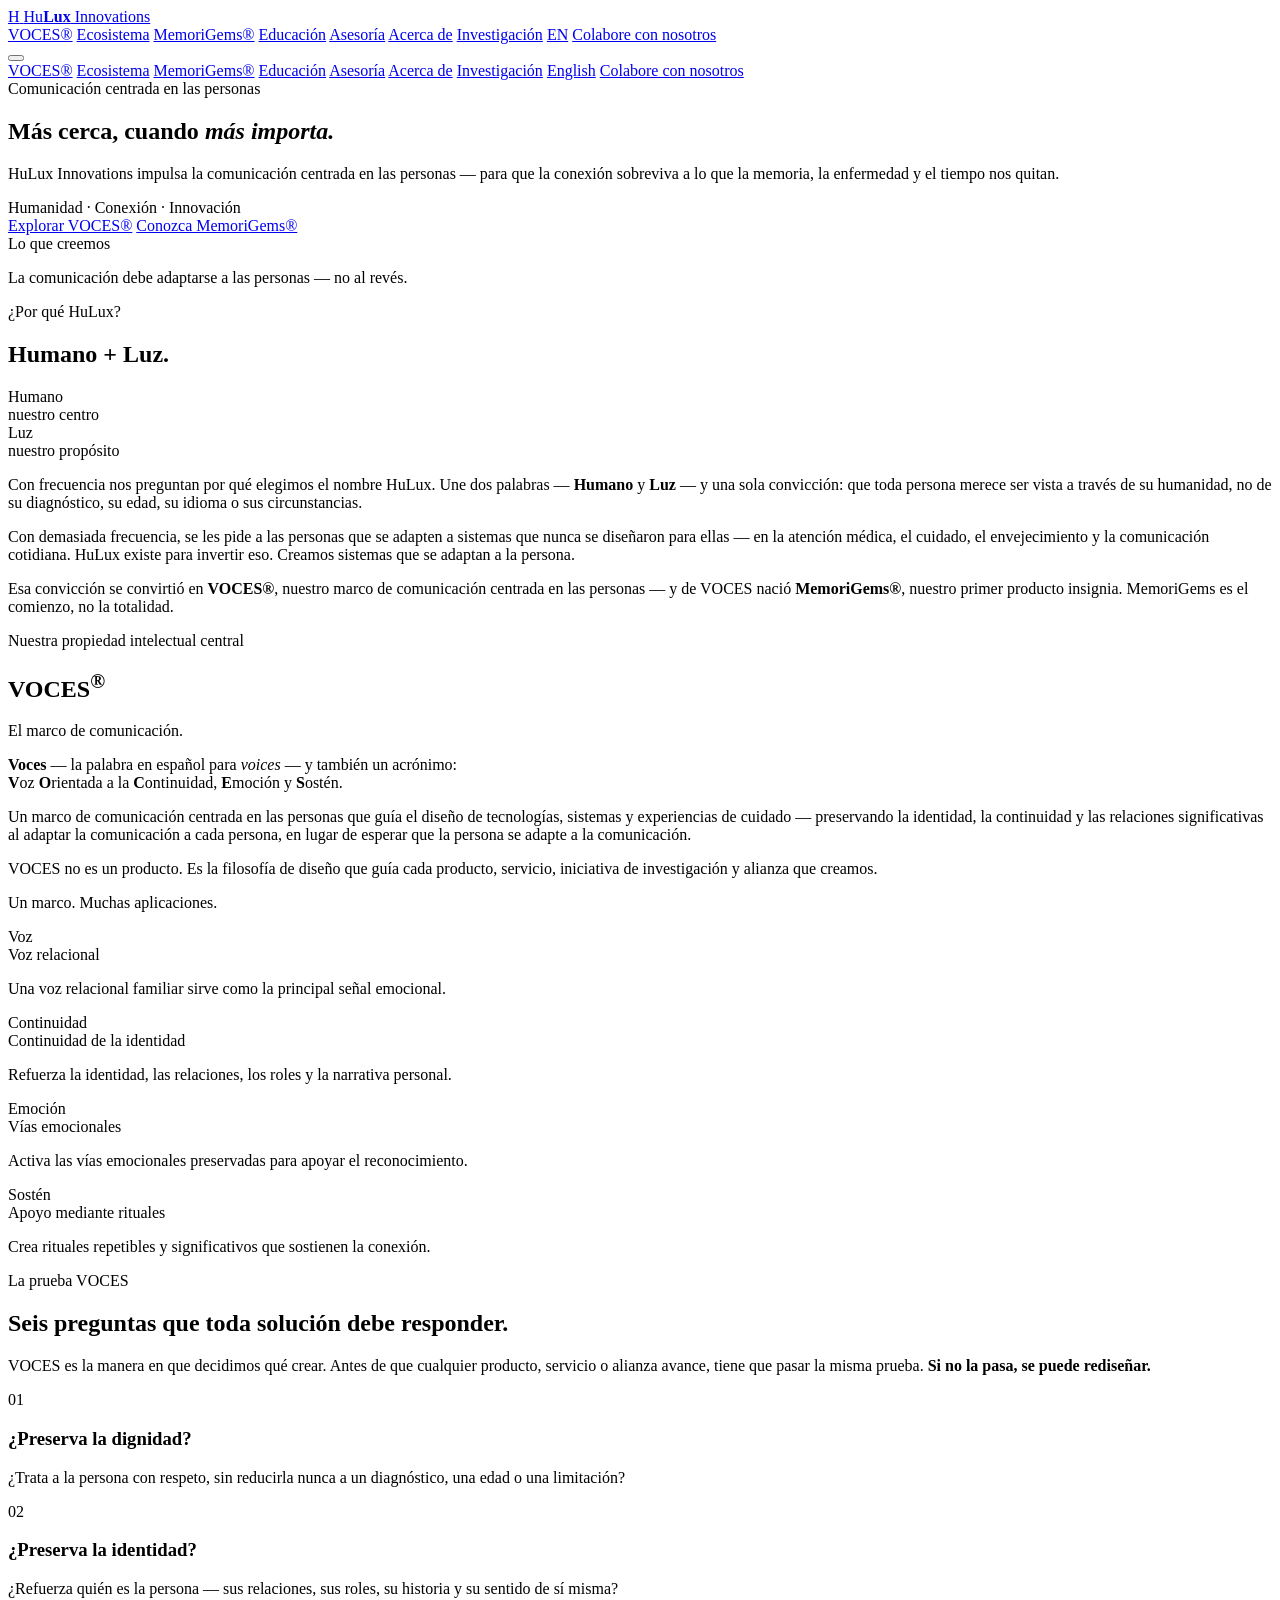
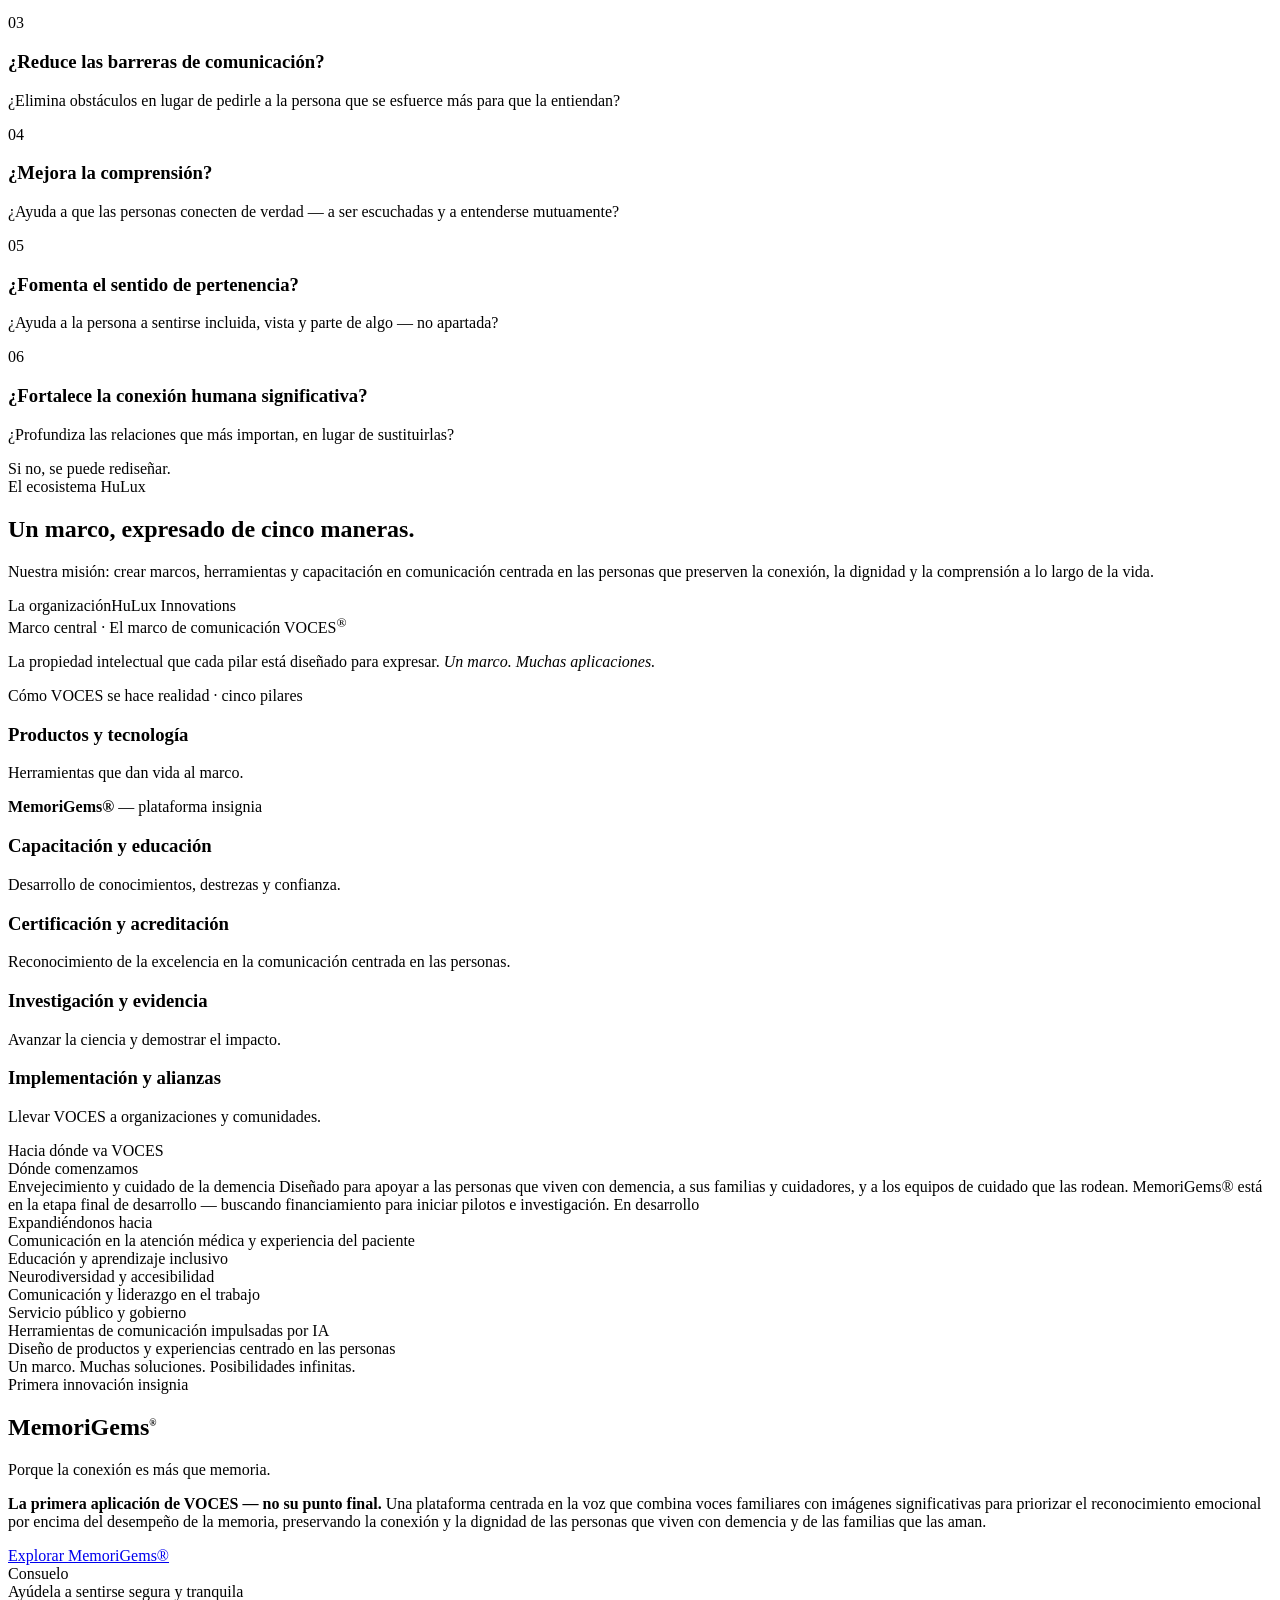
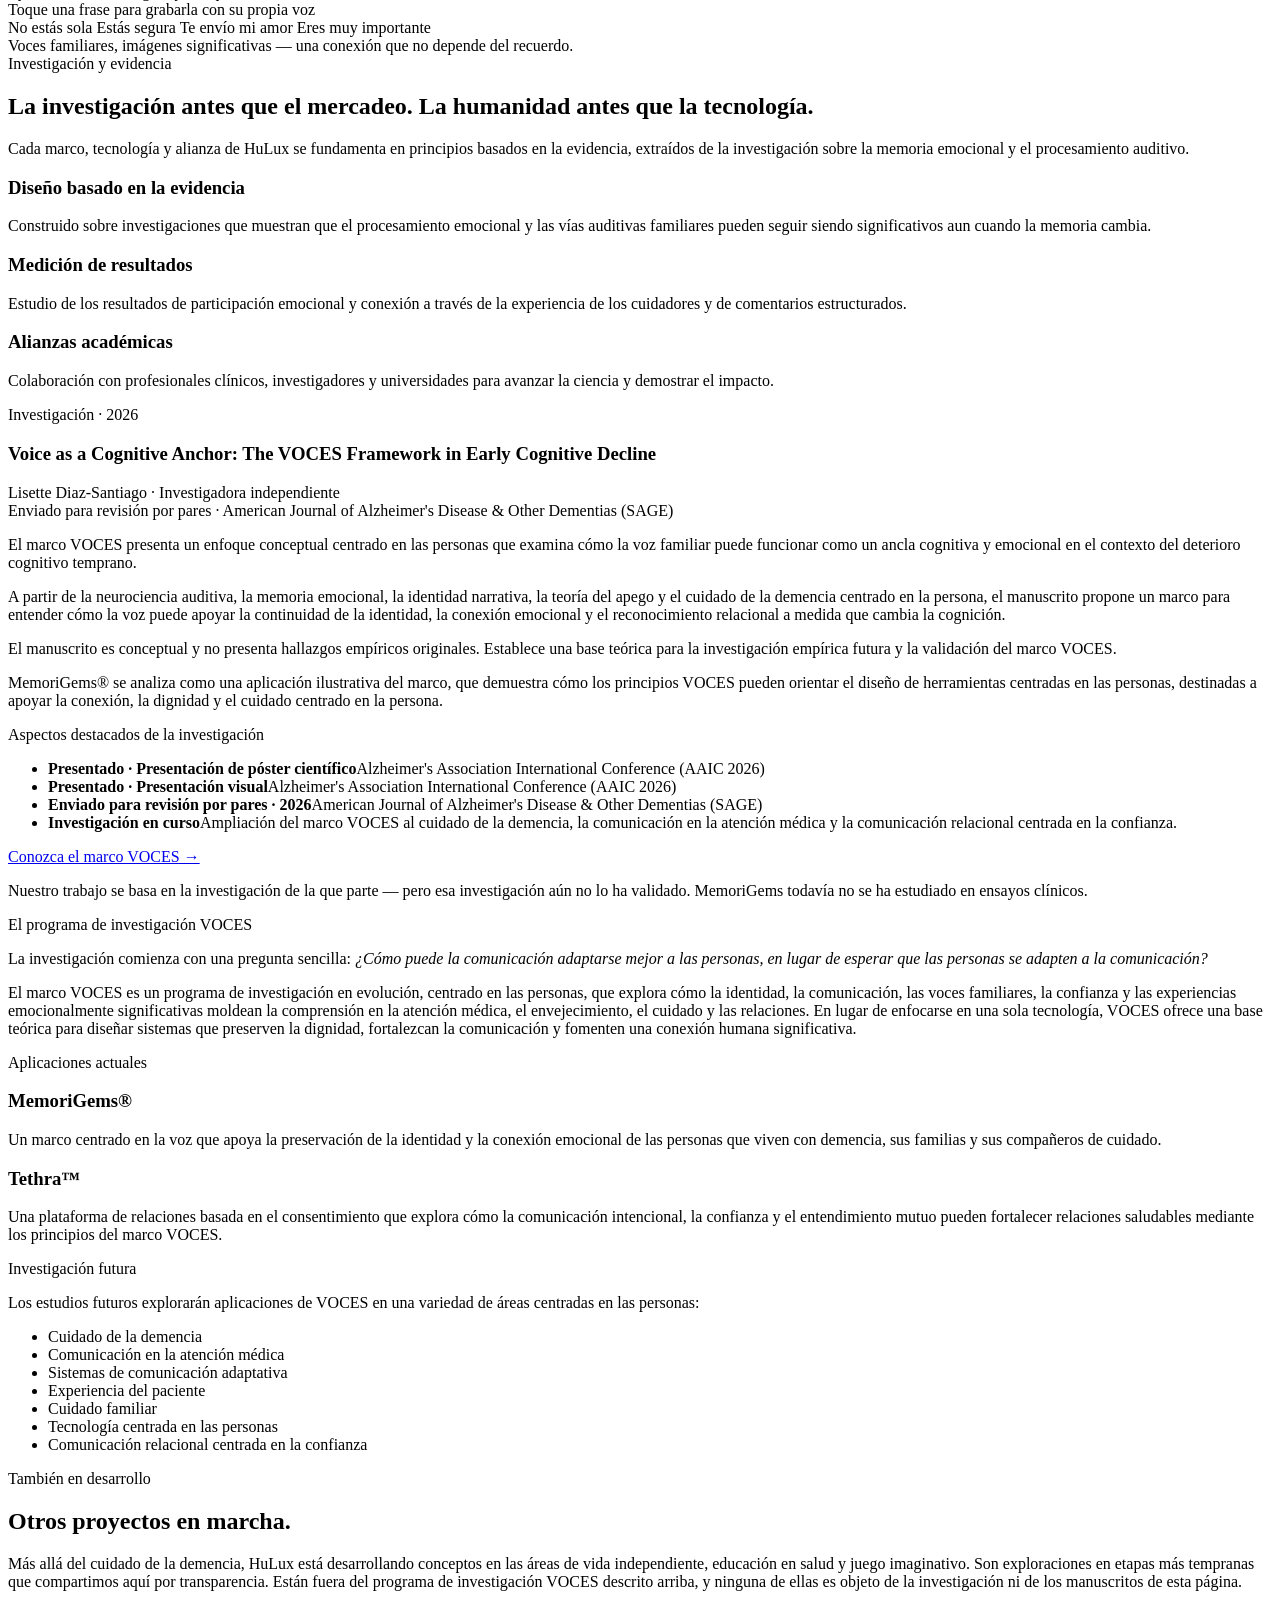
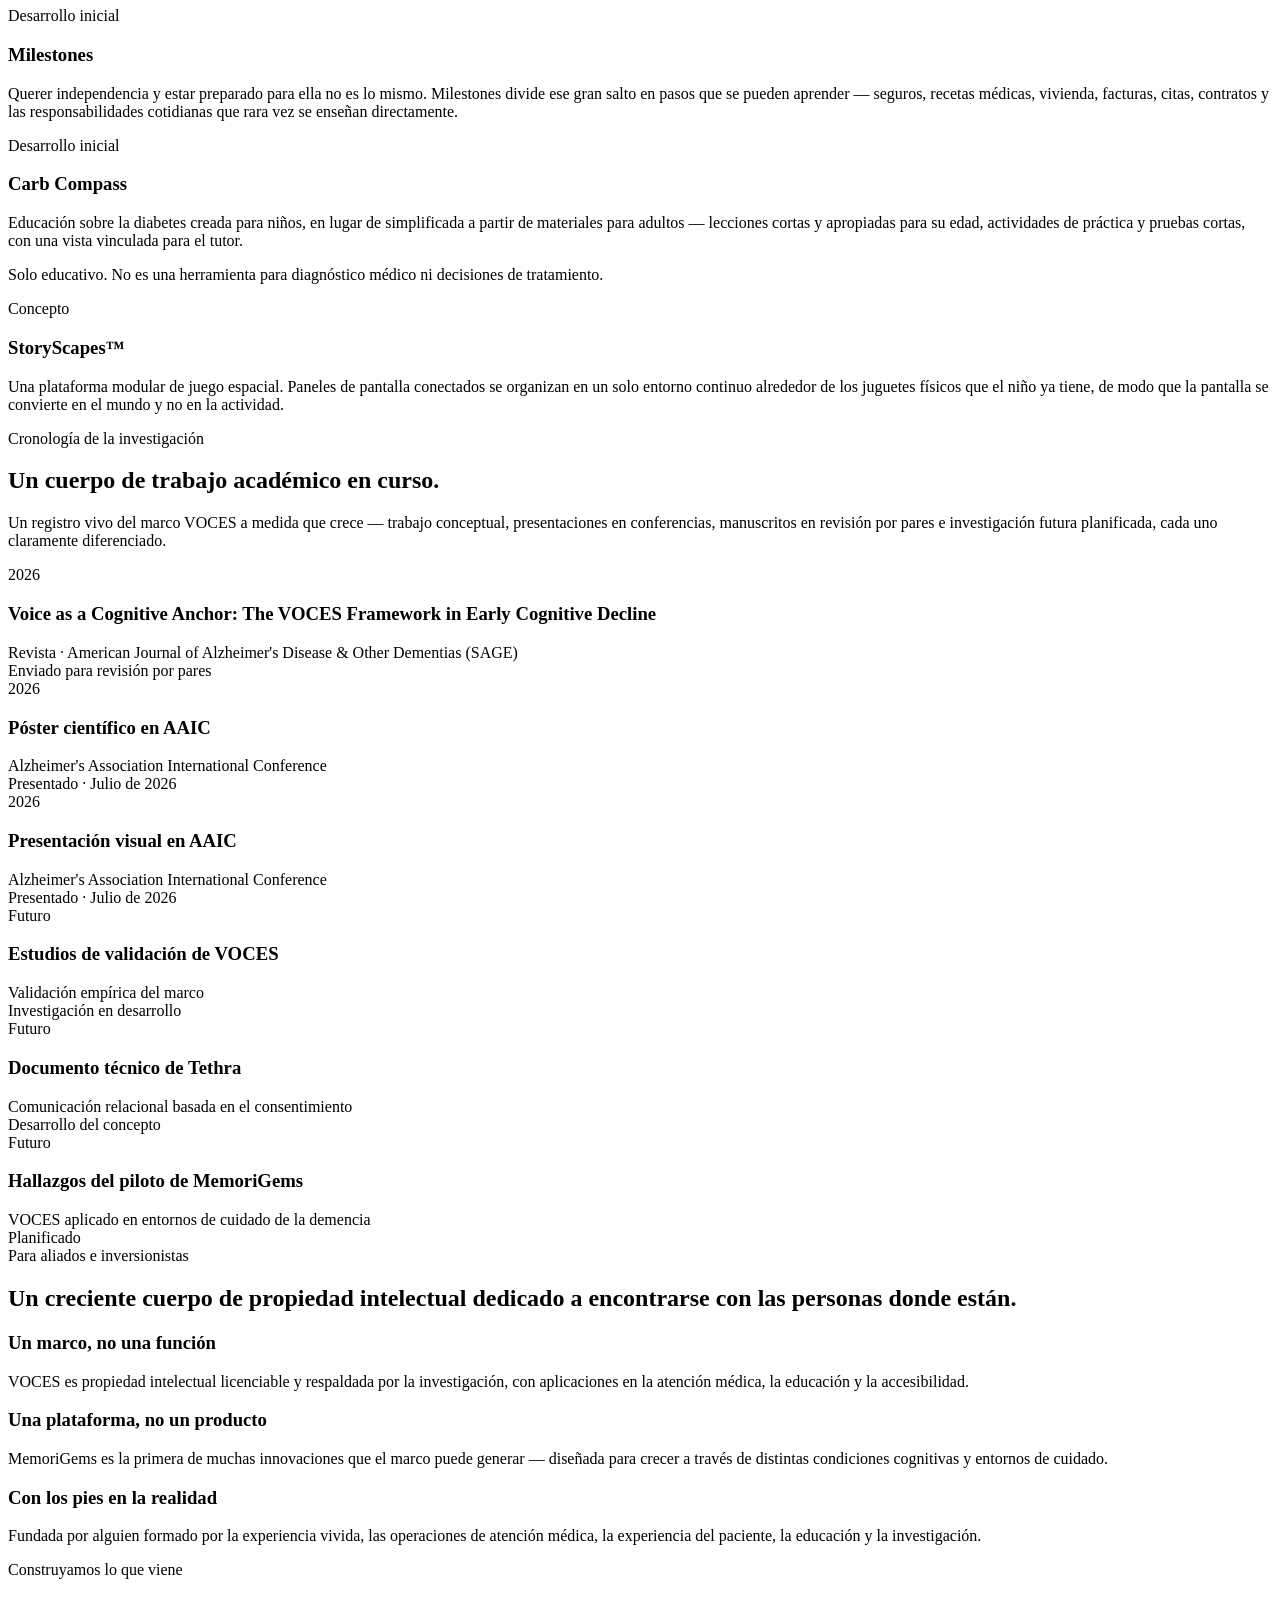
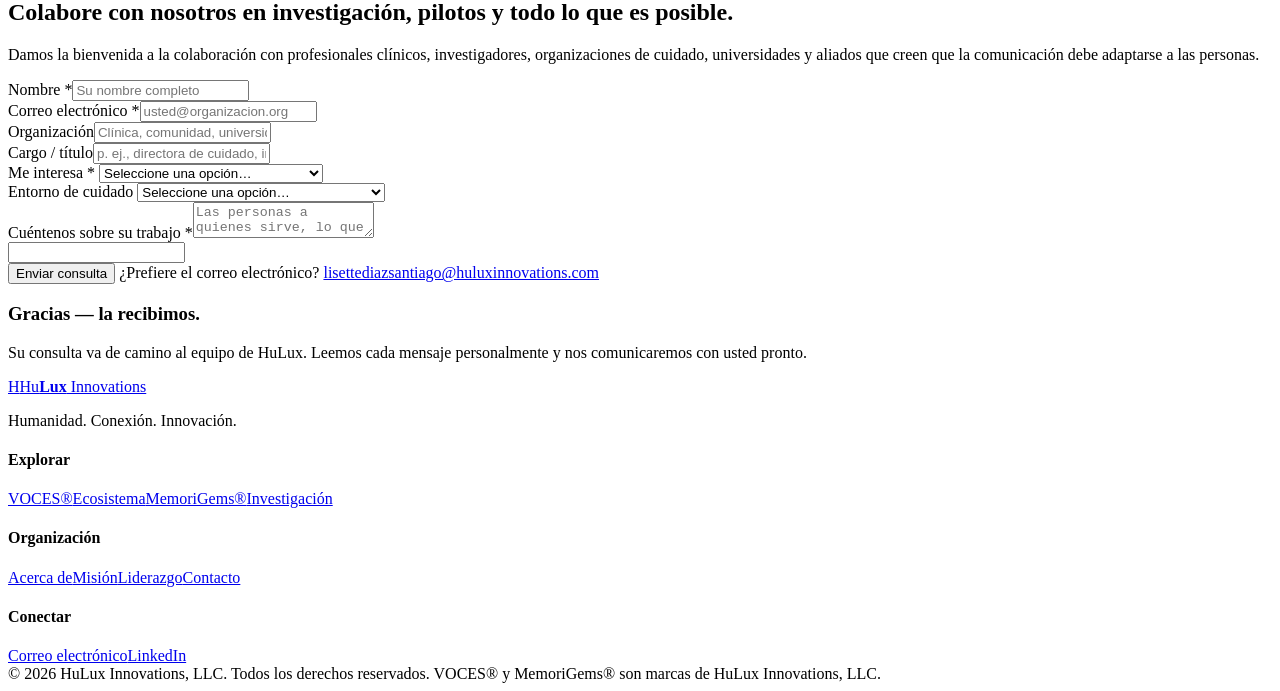
==== commit aa50ab23: "Add files via upload" ====
--- a/public/index.html
+++ b/public/index.html
@@ -1,30 +1,31 @@
 <!DOCTYPE html>
-<html lang="en">
+<html lang="es">
 <head>
 <meta charset="UTF-8">
 <meta name="viewport" content="width=device-width, initial-scale=1.0">
-<title>HuLux Innovations — Human-Centered Communication</title>
-<meta name="description" content="HuLux Innovations is a human-centered innovation company built on one belief: communication should adapt to people, not people to communication. VOCES® is the framework; MemoriGems® is the first application of it.">
-<link rel="canonical" href="https://huluxinnovations.com/">
+<title>HuLux Innovations — Comunicación centrada en las personas</title>
+<meta name="description" content="HuLux Innovations es una empresa de innovación centrada en las personas, construida sobre una convicción: la comunicación debe adaptarse a las personas, no las personas a la comunicación. VOCES® es el marco; MemoriGems® es su primera aplicación.">
+<link rel="canonical" href="https://huluxinnovations.com/es/">
 <link rel="alternate" hreflang="en" href="https://huluxinnovations.com/">
 <link rel="alternate" hreflang="es" href="https://huluxinnovations.com/es/">
 <link rel="alternate" hreflang="x-default" href="https://huluxinnovations.com/">
-<link rel="icon" type="image/jpeg" href="assets/hulux-mark.jpg">
+<link rel="icon" type="image/jpeg" href="../assets/hulux-mark.jpg">
 <meta property="og:type" content="website">
+<meta property="og:locale" content="es_US">
 <meta property="og:site_name" content="HuLux Innovations">
-<meta property="og:title" content="HuLux Innovations — Human-Centered Communication">
-<meta property="og:description" content="A human-centered innovation company. Communication should adapt to people, not people to communication. VOCES® is the framework; MemoriGems® is the first application of it.">
-<meta property="og:url" content="https://huluxinnovations.com/">
+<meta property="og:title" content="HuLux Innovations — Comunicación centrada en las personas">
+<meta property="og:description" content="Una empresa de innovación centrada en las personas. La comunicación debe adaptarse a las personas, no las personas a la comunicación. VOCES® es el marco; MemoriGems® es su primera aplicación.">
+<meta property="og:url" content="https://huluxinnovations.com/es/">
 <meta property="og:image" content="https://huluxinnovations.com/assets/hulux-mark.jpg">
 <link rel="preconnect" href="https://fonts.googleapis.com">
 <link rel="preconnect" href="https://fonts.gstatic.com" crossorigin>
 <link href="https://fonts.googleapis.com/css2?family=Cinzel:wght@400;500;600&family=Cormorant+Garamond:ital,wght@0,300;0,400;0,500;0,600;1,300;1,400&family=Inter:wght@300;400;500&display=swap" rel="stylesheet">
-<link rel="stylesheet" href="styles.css">
+<link rel="stylesheet" href="../styles.css">
 <script type="application/ld+json">
 {
   "@context":"https://schema.org","@type":"Organization","name":"HuLux Innovations",
   "url":"https://huluxinnovations.com/","logo":"https://huluxinnovations.com/assets/hulux-mark.jpg",
-  "description":"A human-centered innovation company improving how people experience communication, care, technology, and human connection. Creator of the VOCES framework and MemoriGems.",
+  "description":"Una empresa de innovación centrada en las personas que mejora la forma en que las personas viven la comunicación, el cuidado, la tecnología y la conexión humana. Creadora del marco VOCES y de MemoriGems.",
   "founder":{"@type":"Person","name":"Lisette Diaz-Santiago","jobTitle":"CEO"},
   "sameAs":["https://www.linkedin.com/company/hulux-innovations/"]
 }
@@ -36,45 +37,45 @@
 <header class="nav">
   <div class="wrap">
     <a class="brand" href="index.html">
-      <img src="assets/hulux-mark.jpg" alt="HuLux Innovations mark" onerror="this.outerHTML='<span class=&quot;bmark&quot;>H</span>'">
+      <img src="../assets/hulux-mark.jpg" alt="Logotipo de HuLux Innovations" onerror="this.outerHTML='<span class=&quot;bmark&quot;>H</span>'">
       <span class="btext">Hu<b>Lux</b> Innovations</span>
     </a>
     <nav class="nav-links">
       <a href="#voces">VOCES®</a>
-      <a href="#ecosystem">Ecosystem</a>
+      <a href="#ecosystem">Ecosistema</a>
       <a href="memorigems.html">MemoriGems®</a>
-      <a href="education.html">Education</a>
-      <a href="advisory.html">Advisory</a>
-      <a href="about.html">About</a>
-      <a href="#research">Research</a>
-      <a class="lang-link" href="es/index.html" hreflang="es" lang="es" aria-label="Español" title="Ver en español">ES</a>
-      <a class="btn btn-primary" href="#contact">Partner with us</a>
+      <a href="education.html">Educación</a>
+      <a href="asesoria.html">Asesoría</a>
+      <a href="about.html">Acerca de</a>
+      <a href="#research">Investigación</a>
+      <a class="lang-link" href="../index.html" hreflang="en" lang="en" aria-label="English" title="View in English">EN</a>
+      <a class="btn btn-primary" href="#contact">Colabore con nosotros</a>
     </nav>
-    <button class="nav-toggle" aria-label="Open menu"><span></span><span></span><span></span></button>
+    <button class="nav-toggle" aria-label="Abrir menú"><span></span><span></span><span></span></button>
   </div>
 </header>
 <nav class="mobile-menu">
   <a href="#voces">VOCES®</a>
-  <a href="#ecosystem">Ecosystem</a>
+  <a href="#ecosystem">Ecosistema</a>
   <a href="memorigems.html">MemoriGems®</a>
-  <a href="education.html">Education</a>
-  <a href="advisory.html">Advisory</a>
-  <a href="about.html">About</a>
-  <a href="#research">Research</a>
-  <a class="lang-link" href="es/index.html" hreflang="es" lang="es">Español</a>
-  <a class="btn btn-primary" href="#contact">Partner with us</a>
+  <a href="education.html">Educación</a>
+  <a href="asesoria.html">Asesoría</a>
+  <a href="about.html">Acerca de</a>
+  <a href="#research">Investigación</a>
+  <a class="lang-link" href="../index.html" hreflang="en" lang="en">English</a>
+  <a class="btn btn-primary" href="#contact">Colabore con nosotros</a>
 </nav>
 
 <!-- HERO -->
 <section class="hero">
   <div class="wrap">
-    <span class="eyebrow reveal">Human-Centered Communication</span>
-    <h1 class="reveal">Closer, when it <em>matters most.</em></h1>
-    <p class="lead reveal">HuLux Innovations advances human-centered communication — so connection survives what memory, illness, and time take from us.</p>
-    <div class="pillars3 reveal">Human <span>·</span> Connection <span>·</span> Innovation</div>
+    <span class="eyebrow reveal">Comunicación centrada en las personas</span>
+    <h1 class="reveal">Más cerca, cuando <em>más importa.</em></h1>
+    <p class="lead reveal">HuLux Innovations impulsa la comunicación centrada en las personas — para que la conexión sobreviva a lo que la memoria, la enfermedad y el tiempo nos quitan.</p>
+    <div class="pillars3 reveal">Humanidad <span>·</span> Conexión <span>·</span> Innovación</div>
     <div class="cta-row reveal">
-      <a class="btn btn-primary" href="#voces">Explore VOCES®</a>
-      <a class="btn btn-ghost" href="memorigems.html">Meet MemoriGems®</a>
+      <a class="btn btn-primary" href="#voces">Explorar VOCES®</a>
+      <a class="btn btn-ghost" href="memorigems.html">Conozca MemoriGems®</a>
     </div>
   </div>
 </section>
@@ -82,8 +83,8 @@
 <!-- BELIEF -->
 <section class="belief">
   <div class="wrap">
-    <span class="eyebrow reveal">What We Believe</span>
-    <p class="reveal">Communication should adapt to <span>people</span> — not the other way around.</p>
+    <span class="eyebrow reveal">Lo que creemos</span>
+    <p class="reveal">La comunicación debe adaptarse a las <span>personas</span> — no al revés.</p>
   </div>
 </section>
 
@@ -92,17 +93,17 @@
   <div class="wrap">
     <div class="grid">
       <div class="reveal">
-        <span class="eyebrow">Why HuLux?</span>
-        <h2>Human + Light.</h2>
+        <span class="eyebrow">¿Por qué HuLux?</span>
+        <h2>Humano + Luz.</h2>
         <div class="humanlight">
-          <div class="hl"><div class="w">Human</div><div class="m">our center</div></div>
-          <div class="hl"><div class="w">Light</div><div class="m">our purpose</div></div>
+          <div class="hl"><div class="w">Humano</div><div class="m">nuestro centro</div></div>
+          <div class="hl"><div class="w">Luz</div><div class="m">nuestro propósito</div></div>
         </div>
       </div>
       <div class="reveal">
-        <p>People often ask why we chose the name HuLux. It joins two words — <b>Human</b> and <b>Light</b> — and a single conviction: that every person deserves to be seen through their humanity, not their diagnosis, age, language, or circumstance.</p>
-        <p>Too often, people are asked to adapt to systems never designed for them — in healthcare, caregiving, aging, and everyday communication. HuLux exists to reverse that. We build systems that adapt to the person.</p>
-        <p>That conviction became <b>VOCES®</b>, our human-centered communication framework — and from VOCES came <b>MemoriGems®</b>, our first flagship. MemoriGems is the beginning, not the whole.</p>
+        <p>Con frecuencia nos preguntan por qué elegimos el nombre HuLux. Une dos palabras — <b>Humano</b> y <b>Luz</b> — y una sola convicción: que toda persona merece ser vista a través de su humanidad, no de su diagnóstico, su edad, su idioma o sus circunstancias.</p>
+        <p>Con demasiada frecuencia, se les pide a las personas que se adapten a sistemas que nunca se diseñaron para ellas — en la atención médica, el cuidado, el envejecimiento y la comunicación cotidiana. HuLux existe para invertir eso. Creamos sistemas que se adaptan a la persona.</p>
+        <p>Esa convicción se convirtió en <b>VOCES®</b>, nuestro marco de comunicación centrada en las personas — y de VOCES nació <b>MemoriGems®</b>, nuestro primer producto insignia. MemoriGems es el comienzo, no la totalidad.</p>
       </div>
     </div>
   </div>
@@ -113,19 +114,19 @@
   <div class="wrap">
     <div class="grid">
       <div>
-        <span class="eyebrow reveal">Our Core Intellectual Property</span>
+        <span class="eyebrow reveal">Nuestra propiedad intelectual central</span>
         <h2 class="reveal">VOCES<sup>®</sup></h2>
-        <p class="sub reveal">The communication framework.</p>
-        <p class="mean reveal"><b>Voces</b> — the Spanish word for <i>voices</i> — and an acronym:<br><b>V</b>oz <b>O</b>rientada a la <b>C</b>ontinuidad, <b>E</b>moción y <b>S</b>ostén.</p>
-        <p class="body reveal">A human-centered communication framework that guides the design of technologies, systems, and care experiences — preserving identity, continuity, and meaningful relationships by adapting communication to the individual, rather than expecting the individual to adapt to communication.</p>
-        <p class="body reveal" style="color:var(--gold-warm)">VOCES is not a product. It is the guiding design philosophy behind every product, service, research initiative, and partnership we build.</p>
-        <p class="tag reveal">One framework. Many applications.</p>
+        <p class="sub reveal">El marco de comunicación.</p>
+        <p class="mean reveal"><b>Voces</b> — la palabra en español para <i>voices</i> — y también un acrónimo:<br><b>V</b>oz <b>O</b>rientada a la <b>C</b>ontinuidad, <b>E</b>moción y <b>S</b>ostén.</p>
+        <p class="body reveal">Un marco de comunicación centrada en las personas que guía el diseño de tecnologías, sistemas y experiencias de cuidado — preservando la identidad, la continuidad y las relaciones significativas al adaptar la comunicación a cada persona, en lugar de esperar que la persona se adapte a la comunicación.</p>
+        <p class="body reveal" style="color:var(--gold-warm)">VOCES no es un producto. Es la filosofía de diseño que guía cada producto, servicio, iniciativa de investigación y alianza que creamos.</p>
+        <p class="tag reveal">Un marco. Muchas aplicaciones.</p>
       </div>
       <div class="pillars reveal">
-        <div class="pillar"><div class="es">Voz</div><div class="en">Relational Voice</div><p>Familiar relational voice serves as the primary emotional cue.</p></div>
-        <div class="pillar"><div class="es">Continuidad</div><div class="en">Identity Continuity</div><p>Reinforces identity, relationships, roles, and personal narrative.</p></div>
-        <div class="pillar"><div class="es">Emoción</div><div class="en">Emotional Pathways</div><p>Engages emotionally preserved pathways to support recognition.</p></div>
-        <div class="pillar"><div class="es">Sostén</div><div class="en">Support Through Ritual</div><p>Creates repeatable, meaningful rituals that sustain connection.</p></div>
+        <div class="pillar"><div class="es">Voz</div><div class="en">Voz relacional</div><p>Una voz relacional familiar sirve como la principal señal emocional.</p></div>
+        <div class="pillar"><div class="es">Continuidad</div><div class="en">Continuidad de la identidad</div><p>Refuerza la identidad, las relaciones, los roles y la narrativa personal.</p></div>
+        <div class="pillar"><div class="es">Emoción</div><div class="en">Vías emocionales</div><p>Activa las vías emocionales preservadas para apoyar el reconocimiento.</p></div>
+        <div class="pillar"><div class="es">Sostén</div><div class="en">Apoyo mediante rituales</div><p>Crea rituales repetibles y significativos que sostienen la conexión.</p></div>
       </div>
     </div>
   </div>
@@ -134,18 +135,18 @@
 <!-- VOCES TEST -->
 <section class="vtest">
   <div class="wrap">
-    <span class="eyebrow reveal">The VOCES Test</span>
-    <h2 class="reveal">Six questions every solution must answer.</h2>
-    <p class="intro reveal">VOCES is how we decide what to build. Before any product, service, or partnership moves forward, it has to pass the same test. <b>If it doesn't, it can be redesigned.</b></p>
+    <span class="eyebrow reveal">La prueba VOCES</span>
+    <h2 class="reveal">Seis preguntas que toda solución debe responder.</h2>
+    <p class="intro reveal">VOCES es la manera en que decidimos qué crear. Antes de que cualquier producto, servicio o alianza avance, tiene que pasar la misma prueba. <b>Si no la pasa, se puede rediseñar.</b></p>
     <div class="vtest-grid">
-      <div class="vtest-card reveal"><span class="q">01</span><h3>Does it preserve dignity?</h3><p>Does it meet the person with respect, never reducing them to a diagnosis, age, or limitation?</p></div>
-      <div class="vtest-card reveal"><span class="q">02</span><h3>Does it preserve identity?</h3><p>Does it reinforce who the person is — their relationships, roles, history, and sense of self?</p></div>
-      <div class="vtest-card reveal"><span class="q">03</span><h3>Does it reduce communication barriers?</h3><p>Does it remove friction rather than asking the person to work harder to be understood?</p></div>
-      <div class="vtest-card reveal"><span class="q">04</span><h3>Does it improve understanding?</h3><p>Does it help people genuinely connect — to be heard, and to make sense of one another?</p></div>
-      <div class="vtest-card reveal"><span class="q">05</span><h3>Does it foster belonging?</h3><p>Does it help the person feel included, seen, and part of something — not set apart?</p></div>
-      <div class="vtest-card reveal"><span class="q">06</span><h3>Does it strengthen meaningful human connection?</h3><p>Does it deepen the relationships that matter most, rather than substituting for them?</p></div>
-    </div>
-    <div class="vtest-foot reveal">If not, it can be redesigned.</div>
+      <div class="vtest-card reveal"><span class="q">01</span><h3>¿Preserva la dignidad?</h3><p>¿Trata a la persona con respeto, sin reducirla nunca a un diagnóstico, una edad o una limitación?</p></div>
+      <div class="vtest-card reveal"><span class="q">02</span><h3>¿Preserva la identidad?</h3><p>¿Refuerza quién es la persona — sus relaciones, sus roles, su historia y su sentido de sí misma?</p></div>
+      <div class="vtest-card reveal"><span class="q">03</span><h3>¿Reduce las barreras de comunicación?</h3><p>¿Elimina obstáculos en lugar de pedirle a la persona que se esfuerce más para que la entiendan?</p></div>
+      <div class="vtest-card reveal"><span class="q">04</span><h3>¿Mejora la comprensión?</h3><p>¿Ayuda a que las personas conecten de verdad — a ser escuchadas y a entenderse mutuamente?</p></div>
+      <div class="vtest-card reveal"><span class="q">05</span><h3>¿Fomenta el sentido de pertenencia?</h3><p>¿Ayuda a la persona a sentirse incluida, vista y parte de algo — no apartada?</p></div>
+      <div class="vtest-card reveal"><span class="q">06</span><h3>¿Fortalece la conexión humana significativa?</h3><p>¿Profundiza las relaciones que más importan, en lugar de sustituirlas?</p></div>
+    </div>
+    <div class="vtest-foot reveal">Si no, se puede rediseñar.</div>
   </div>
 </section>
 
@@ -153,52 +154,52 @@
 <section class="eco" id="ecosystem">
   <div class="wrap">
     <div class="head">
-      <span class="eyebrow reveal">The HuLux Ecosystem</span>
-      <h2 class="reveal">One framework, expressed five ways.</h2>
-      <p class="mission reveal">Our mission: to create human-centered communication frameworks, tools, and training that preserve connection, dignity, and understanding across the human journey.</p>
+      <span class="eyebrow reveal">El ecosistema HuLux</span>
+      <h2 class="reveal">Un marco, expresado de cinco maneras.</h2>
+      <p class="mission reveal">Nuestra misión: crear marcos, herramientas y capacitación en comunicación centrada en las personas que preserven la conexión, la dignidad y la comprensión a lo largo de la vida.</p>
     </div>
     <div class="flow">
-      <div class="node org reveal"><span class="kicker">The Organization</span><span class="name">HuLux Innovations</span></div>
+      <div class="node org reveal"><span class="kicker">La organización</span><span class="name">HuLux Innovations</span></div>
       <div class="connector reveal"></div>
       <div class="node framework reveal">
-        <span class="kicker">Core Framework · The Communication Framework</span>
+        <span class="kicker">Marco central · El marco de comunicación</span>
         <span class="name">VOCES<sup>®</sup></span>
-        <p class="desc">The intellectual property every pillar is built to express. <i>One framework. Many applications.</i></p>
+        <p class="desc">La propiedad intelectual que cada pilar está diseñado para expresar. <i>Un marco. Muchas aplicaciones.</i></p>
       </div>
       <div class="connector reveal"></div>
-      <div class="branch-label reveal">How VOCES becomes real · five pillars</div>
+      <div class="branch-label reveal">Cómo VOCES se hace realidad · cinco pilares</div>
       <div class="pillars5 reveal">
-        <div class="pcard"><div class="diamond"></div><h3>Products &amp; Technology</h3><p>Tools that bring the framework to life.</p><div class="flag"><b>MemoriGems®</b> — flagship platform</div></div>
-        <div class="pcard"><div class="diamond"></div><h3>Training &amp; Education</h3><p>Building knowledge, skills, and confidence.</p></div>
-        <div class="pcard"><div class="diamond"></div><h3>Certification &amp; Credentialing</h3><p>Recognizing excellence in human-centered communication.</p></div>
-        <div class="pcard"><div class="diamond"></div><h3>Research &amp; Evidence</h3><p>Advancing the science and proving the impact.</p></div>
-        <div class="pcard"><div class="diamond"></div><h3>Implementation &amp; Partnerships</h3><p>Bringing VOCES to organizations and communities.</p></div>
+        <div class="pcard"><div class="diamond"></div><h3>Productos y tecnología</h3><p>Herramientas que dan vida al marco.</p><div class="flag"><b>MemoriGems®</b> — plataforma insignia</div></div>
+        <div class="pcard"><div class="diamond"></div><h3>Capacitación y educación</h3><p>Desarrollo de conocimientos, destrezas y confianza.</p></div>
+        <div class="pcard"><div class="diamond"></div><h3>Certificación y acreditación</h3><p>Reconocimiento de la excelencia en la comunicación centrada en las personas.</p></div>
+        <div class="pcard"><div class="diamond"></div><h3>Investigación y evidencia</h3><p>Avanzar la ciencia y demostrar el impacto.</p></div>
+        <div class="pcard"><div class="diamond"></div><h3>Implementación y alianzas</h3><p>Llevar VOCES a organizaciones y comunidades.</p></div>
       </div>
       <div class="connector reveal"></div>
       <div class="reach reveal">
-        <div class="branch-label">Where VOCES goes</div>
+        <div class="branch-label">Hacia dónde va VOCES</div>
         <div class="reach-band">
-          <div class="branch-label">Where we're starting</div>
+          <div class="branch-label">Dónde comenzamos</div>
           <div class="reach-active">
-            <span class="ra-name">Aging &amp; Dementia Care</span>
-            <span class="ra-people">Built to support people living with dementia, their families and caregivers, and the care teams around them. MemoriGems® is in final development — seeking funding to begin pilots and research.</span>
-            <span class="ra-tag">In development</span>
+            <span class="ra-name">Envejecimiento y cuidado de la demencia</span>
+            <span class="ra-people">Diseñado para apoyar a las personas que viven con demencia, a sus familias y cuidadores, y a los equipos de cuidado que las rodean. MemoriGems® está en la etapa final de desarrollo — buscando financiamiento para iniciar pilotos e investigación.</span>
+            <span class="ra-tag">En desarrollo</span>
           </div>
         </div>
         <div class="reach-band">
-          <div class="branch-label">Expanding into</div>
+          <div class="branch-label">Expandiéndonos hacia</div>
           <div class="reach-chips">
-            <div class="chip">Healthcare Communication &amp; Patient Experience</div>
-            <div class="chip">Education &amp; Inclusive Learning</div>
-            <div class="chip">Neurodiversity &amp; Accessibility</div>
-            <div class="chip">Workplace Communication &amp; Leadership</div>
-            <div class="chip">Public Service &amp; Government</div>
-            <div class="chip">AI-Powered Communication Tools</div>
-            <div class="chip">Human-Centered Product &amp; Experience Design</div>
+            <div class="chip">Comunicación en la atención médica y experiencia del paciente</div>
+            <div class="chip">Educación y aprendizaje inclusivo</div>
+            <div class="chip">Neurodiversidad y accesibilidad</div>
+            <div class="chip">Comunicación y liderazgo en el trabajo</div>
+            <div class="chip">Servicio público y gobierno</div>
+            <div class="chip">Herramientas de comunicación impulsadas por IA</div>
+            <div class="chip">Diseño de productos y experiencias centrado en las personas</div>
           </div>
         </div>
       </div>
-      <div class="eco-foot reveal">One framework. Many solutions. Infinite possibilities.</div>
+      <div class="eco-foot reveal">Un marco. Muchas soluciones. Posibilidades infinitas.</div>
     </div>
   </div>
 </section>
@@ -208,28 +209,28 @@
   <div class="wrap">
     <div class="grid">
       <div class="reveal">
-        <span class="eyebrow">First Flagship Innovation</span>
+        <span class="eyebrow">Primera innovación insignia</span>
         <h2>MemoriGems<sup style="font-size:.4em;color:var(--gold)">®</sup></h2>
-        <p class="tagline">Because connection is more than memory.</p>
-        <p><b>The first application of VOCES — not its endpoint.</b> A voice-first platform that pairs familiar voices with meaningful images to prioritize emotional recognition over memory performance, preserving connection and dignity for people living with dementia and the families who love them.</p>
-        <div class="cta-row"><a class="btn btn-primary" href="memorigems.html">Explore MemoriGems®</a></div>
-      </div>
-      <div class="gem-card reveal" role="img" aria-label="A MemoriGems voice card titled Comfort, with tappable phrases to record in your own voice.">
+        <p class="tagline">Porque la conexión es más que memoria.</p>
+        <p><b>La primera aplicación de VOCES — no su punto final.</b> Una plataforma centrada en la voz que combina voces familiares con imágenes significativas para priorizar el reconocimiento emocional por encima del desempeño de la memoria, preservando la conexión y la dignidad de las personas que viven con demencia y de las familias que las aman.</p>
+        <div class="cta-row"><a class="btn btn-primary" href="memorigems.html">Explorar MemoriGems®</a></div>
+      </div>
+      <div class="gem-card reveal" role="img" aria-label="Una tarjeta de voz de MemoriGems titulada Consuelo, con frases que se pueden tocar para grabarlas con su propia voz.">
         <div class="gem-top">
           <span class="gem-icon"></span>
           <div>
-            <div class="gem-title">Comfort</div>
-            <div class="gem-sub">Help her feel safe and settled</div>
+            <div class="gem-title">Consuelo</div>
+            <div class="gem-sub">Ayúdela a sentirse segura y tranquila</div>
           </div>
         </div>
-        <div class="gem-label">Tap a phrase to record it in your own voice</div>
+        <div class="gem-label">Toque una frase para grabarla con su propia voz</div>
         <div class="gem-grid">
-          <span class="phrase"><span class="rec"></span>You are not alone</span>
-          <span class="phrase"><span class="rec"></span>You are safe</span>
-          <span class="phrase"><span class="rec"></span>I'm sending you love</span>
-          <span class="phrase"><span class="rec"></span>You matter so much</span>
-        </div>
-        <div class="gem-foot">Familiar voices, meaningful images — connection that doesn't depend on recall.</div>
+          <span class="phrase"><span class="rec"></span>No estás sola</span>
+          <span class="phrase"><span class="rec"></span>Estás segura</span>
+          <span class="phrase"><span class="rec"></span>Te envío mi amor</span>
+          <span class="phrase"><span class="rec"></span>Eres muy importante</span>
+        </div>
+        <div class="gem-foot">Voces familiares, imágenes significativas — una conexión que no depende del recuerdo.</div>
       </div>
     </div>
   </div>
@@ -238,69 +239,69 @@
 <!-- RESEARCH -->
 <section class="research" id="research">
   <div class="wrap">
-    <span class="eyebrow reveal">Research &amp; Evidence</span>
-    <h2 class="reveal">Research before marketing. Humanity before technology.</h2>
-    <p class="note reveal">Every framework, technology, and partnership at HuLux is grounded in evidence-informed principles drawn from emotional-memory and auditory-processing research.</p>
+    <span class="eyebrow reveal">Investigación y evidencia</span>
+    <h2 class="reveal">La investigación antes que el mercadeo. La humanidad antes que la tecnología.</h2>
+    <p class="note reveal">Cada marco, tecnología y alianza de HuLux se fundamenta en principios basados en la evidencia, extraídos de la investigación sobre la memoria emocional y el procesamiento auditivo.</p>
     <div class="r-grid">
-      <div class="r-card reveal"><h3>Evidence-Informed Design</h3><p>Built on research showing that emotional processing and familiar auditory pathways may remain meaningful even as memory changes.</p></div>
-      <div class="r-card reveal"><h3>Outcome Measurement</h3><p>Studying emotional engagement and connection outcomes through caregiver experience and structured feedback.</p></div>
-      <div class="r-card reveal"><h3>Academic Partnerships</h3><p>Collaborating with clinicians, researchers, and universities to advance the science and prove the impact.</p></div>
+      <div class="r-card reveal"><h3>Diseño basado en la evidencia</h3><p>Construido sobre investigaciones que muestran que el procesamiento emocional y las vías auditivas familiares pueden seguir siendo significativos aun cuando la memoria cambia.</p></div>
+      <div class="r-card reveal"><h3>Medición de resultados</h3><p>Estudio de los resultados de participación emocional y conexión a través de la experiencia de los cuidadores y de comentarios estructurados.</p></div>
+      <div class="r-card reveal"><h3>Alianzas académicas</h3><p>Colaboración con profesionales clínicos, investigadores y universidades para avanzar la ciencia y demostrar el impacto.</p></div>
     </div>
     <div class="pub reveal">
-      <span class="pub-eyebrow">Research · 2026</span>
+      <span class="pub-eyebrow">Investigación · 2026</span>
       <h3>Voice as a Cognitive Anchor: The VOCES Framework in Early Cognitive Decline</h3>
-      <div class="meta">Lisette Diaz-Santiago · Independent Scholar</div>
-      <div class="pub-status st-review"><span class="dot"></span>Submitted for Peer Review · <em style="font-style:normal;color:var(--cream)">American Journal of Alzheimer's Disease &amp; Other Dementias</em> (SAGE)</div>
-      <p>The VOCES Framework introduces a human-centered conceptual approach examining how familiar voice may function as a cognitive and emotional anchor in the context of early cognitive decline.</p>
-      <p>Drawing across auditory neuroscience, emotional memory, narrative identity, attachment theory, and person-centered dementia care, the manuscript proposes a framework for understanding how voice may support identity continuity, emotional connection, and relational recognition as cognition changes.</p>
-      <p>The manuscript is conceptual and does not report original empirical findings. It establishes a theoretical foundation for future empirical investigation and validation of the VOCES Framework.</p>
-      <p>MemoriGems® is discussed as an illustrative application of the framework, demonstrating how VOCES principles may inform the design of human-centered tools intended to support connection, dignity, and person-centered care.</p>
+      <div class="meta">Lisette Diaz-Santiago · Investigadora independiente</div>
+      <div class="pub-status st-review"><span class="dot"></span>Enviado para revisión por pares · <em style="font-style:normal;color:var(--cream)">American Journal of Alzheimer's Disease &amp; Other Dementias</em> (SAGE)</div>
+      <p>El marco VOCES presenta un enfoque conceptual centrado en las personas que examina cómo la voz familiar puede funcionar como un ancla cognitiva y emocional en el contexto del deterioro cognitivo temprano.</p>
+      <p>A partir de la neurociencia auditiva, la memoria emocional, la identidad narrativa, la teoría del apego y el cuidado de la demencia centrado en la persona, el manuscrito propone un marco para entender cómo la voz puede apoyar la continuidad de la identidad, la conexión emocional y el reconocimiento relacional a medida que cambia la cognición.</p>
+      <p>El manuscrito es conceptual y no presenta hallazgos empíricos originales. Establece una base teórica para la investigación empírica futura y la validación del marco VOCES.</p>
+      <p>MemoriGems® se analiza como una aplicación ilustrativa del marco, que demuestra cómo los principios VOCES pueden orientar el diseño de herramientas centradas en las personas, destinadas a apoyar la conexión, la dignidad y el cuidado centrado en la persona.</p>
 
       <div class="highlights">
-        <span class="hl-title">Research Highlights</span>
+        <span class="hl-title">Aspectos destacados de la investigación</span>
         <ul class="hl-list">
-          <li class="hl-item st-done"><span class="hl-mark"></span><div><strong>Presented · Scientific Poster Presentation</strong><span>Alzheimer's Association International Conference (AAIC 2026)</span></div></li>
-          <li class="hl-item st-done"><span class="hl-mark"></span><div><strong>Presented · Visual Presentation</strong><span>Alzheimer's Association International Conference (AAIC 2026)</span></div></li>
-          <li class="hl-item st-review"><span class="hl-mark"></span><div><strong>Submitted for Peer Review · 2026</strong><span>American Journal of Alzheimer's Disease &amp; Other Dementias (SAGE)</span></div></li>
-          <li class="hl-item st-grow"><span class="hl-mark"></span><div><strong>Ongoing Research</strong><span>Expanding the VOCES Framework across dementia care, healthcare communication, and trust-centered relational communication.</span></div></li>
+          <li class="hl-item st-done"><span class="hl-mark"></span><div><strong>Presentado · Presentación de póster científico</strong><span>Alzheimer's Association International Conference (AAIC 2026)</span></div></li>
+          <li class="hl-item st-done"><span class="hl-mark"></span><div><strong>Presentado · Presentación visual</strong><span>Alzheimer's Association International Conference (AAIC 2026)</span></div></li>
+          <li class="hl-item st-review"><span class="hl-mark"></span><div><strong>Enviado para revisión por pares · 2026</strong><span>American Journal of Alzheimer's Disease &amp; Other Dementias (SAGE)</span></div></li>
+          <li class="hl-item st-grow"><span class="hl-mark"></span><div><strong>Investigación en curso</strong><span>Ampliación del marco VOCES al cuidado de la demencia, la comunicación en la atención médica y la comunicación relacional centrada en la confianza.</span></div></li>
         </ul>
       </div>
 
-      <a class="pub-link" href="#voces-program">Learn about the VOCES Framework →</a>
-    </div>
-    <p class="honesty reveal">Our work is informed by — not yet validated by — the research it draws upon. MemoriGems has not yet been studied in clinical trials.</p>
+      <a class="pub-link" href="#voces-program">Conozca el marco VOCES →</a>
+    </div>
+    <p class="honesty reveal">Nuestro trabajo se basa en la investigación de la que parte — pero esa investigación aún no lo ha validado. MemoriGems todavía no se ha estudiado en ensayos clínicos.</p>
   </div>
 </section>
 
 <!-- VOCES RESEARCH PROGRAM -->
 <section class="program" id="voces-program">
   <div class="wrap">
-    <span class="eyebrow reveal">The VOCES Research Program</span>
-    <p class="program-q reveal">Research begins with a simple question: <em>How can communication better adapt to people, rather than expecting people to adapt to communication?</em></p>
-    <p class="program-lede reveal">The VOCES Framework is an evolving, human-centered research program exploring how identity, communication, familiar voices, trust, and emotionally meaningful experiences shape understanding across healthcare, aging, caregiving, and relationships. Rather than focusing on a single technology, VOCES provides a theoretical foundation for designing systems that preserve dignity, strengthen communication, and foster meaningful human connection.</p>
-
-    <span class="sub-eyebrow reveal">Current Applications</span>
+    <span class="eyebrow reveal">El programa de investigación VOCES</span>
+    <p class="program-q reveal">La investigación comienza con una pregunta sencilla: <em>¿Cómo puede la comunicación adaptarse mejor a las personas, en lugar de esperar que las personas se adapten a la comunicación?</em></p>
+    <p class="program-lede reveal">El marco VOCES es un programa de investigación en evolución, centrado en las personas, que explora cómo la identidad, la comunicación, las voces familiares, la confianza y las experiencias emocionalmente significativas moldean la comprensión en la atención médica, el envejecimiento, el cuidado y las relaciones. En lugar de enfocarse en una sola tecnología, VOCES ofrece una base teórica para diseñar sistemas que preserven la dignidad, fortalezcan la comunicación y fomenten una conexión humana significativa.</p>
+
+    <span class="sub-eyebrow reveal">Aplicaciones actuales</span>
     <div class="app-grid">
       <div class="app-card reveal">
         <h3>MemoriGems<span class="reg">®</span></h3>
-        <p>A voice-first framework supporting identity preservation and emotional connection for people living with dementia, their families, and care partners.</p>
+        <p>Un marco centrado en la voz que apoya la preservación de la identidad y la conexión emocional de las personas que viven con demencia, sus familias y sus compañeros de cuidado.</p>
       </div>
       <div class="app-card reveal">
         <h3>Tethra<span class="reg">™</span></h3>
-        <p>A consent-first relationship platform exploring how intentional communication, trust, and shared understanding can strengthen healthy relationships through the principles of the VOCES Framework.</p>
-      </div>
-    </div>
-
-    <span class="sub-eyebrow reveal">Future Research</span>
-    <p class="program-lede reveal">Future studies will explore applications of VOCES across a range of human-centered domains:</p>
+        <p>Una plataforma de relaciones basada en el consentimiento que explora cómo la comunicación intencional, la confianza y el entendimiento mutuo pueden fortalecer relaciones saludables mediante los principios del marco VOCES.</p>
+      </div>
+    </div>
+
+    <span class="sub-eyebrow reveal">Investigación futura</span>
+    <p class="program-lede reveal">Los estudios futuros explorarán aplicaciones de VOCES en una variedad de áreas centradas en las personas:</p>
     <ul class="tag-list reveal">
-      <li>Dementia care</li>
-      <li>Healthcare communication</li>
-      <li>Adaptive communication systems</li>
-      <li>Patient experience</li>
-      <li>Family caregiving</li>
-      <li>Human-centered technology</li>
-      <li>Trust-centered relationship communication</li>
+      <li>Cuidado de la demencia</li>
+      <li>Comunicación en la atención médica</li>
+      <li>Sistemas de comunicación adaptativa</li>
+      <li>Experiencia del paciente</li>
+      <li>Cuidado familiar</li>
+      <li>Tecnología centrada en las personas</li>
+      <li>Comunicación relacional centrada en la confianza</li>
     </ul>
   </div>
 </section>
@@ -308,25 +309,25 @@
 <!-- OTHER WORK IN DEVELOPMENT -->
 <section class="portfolio" id="portfolio">
   <div class="wrap">
-    <span class="eyebrow reveal">Also In Development</span>
-    <h2 class="reveal">Other work underway.</h2>
-    <p class="note reveal">Beyond dementia care, HuLux is developing concepts across independent living, health education, and imaginative play. These are earlier-stage explorations shared here for transparency. They sit outside the VOCES research program described above, and none of them is the subject of the research or manuscripts on this page.</p>
+    <span class="eyebrow reveal">También en desarrollo</span>
+    <h2 class="reveal">Otros proyectos en marcha.</h2>
+    <p class="note reveal">Más allá del cuidado de la demencia, HuLux está desarrollando conceptos en las áreas de vida independiente, educación en salud y juego imaginativo. Son exploraciones en etapas más tempranas que compartimos aquí por transparencia. Están fuera del programa de investigación VOCES descrito arriba, y ninguna de ellas es objeto de la investigación ni de los manuscritos de esta página.</p>
     <div class="p-grid">
       <div class="p-card reveal">
-        <span class="p-stage s-early">Early Development</span>
+        <span class="p-stage s-early">Desarrollo inicial</span>
         <h3>Milestones</h3>
-        <p>Wanting independence and being prepared for it are not the same thing. Milestones breaks the leap into learnable steps &mdash; insurance, prescriptions, housing, bills, appointments, contracts, and the everyday responsibilities that rarely get taught directly.</p>
+        <p>Querer independencia y estar preparado para ella no es lo mismo. Milestones divide ese gran salto en pasos que se pueden aprender &mdash; seguros, recetas médicas, vivienda, facturas, citas, contratos y las responsabilidades cotidianas que rara vez se enseñan directamente.</p>
       </div>
       <div class="p-card reveal">
-        <span class="p-stage s-early">Early Development</span>
+        <span class="p-stage s-early">Desarrollo inicial</span>
         <h3>Carb Compass</h3>
-        <p>Diabetes education built for children rather than translated down from adult material &mdash; short, age-appropriate lessons, practice activities, and quizzes, with a linked guardian view.</p>
-        <p class="p-bound">Educational only. Not a tool for medical diagnosis or treatment decisions.</p>
+        <p>Educación sobre la diabetes creada para niños, en lugar de simplificada a partir de materiales para adultos &mdash; lecciones cortas y apropiadas para su edad, actividades de práctica y pruebas cortas, con una vista vinculada para el tutor.</p>
+        <p class="p-bound">Solo educativo. No es una herramienta para diagnóstico médico ni decisiones de tratamiento.</p>
       </div>
       <div class="p-card reveal">
-        <span class="p-stage s-concept">Concept</span>
+        <span class="p-stage s-concept">Concepto</span>
         <h3>StoryScapes<span class="reg">&trade;</span></h3>
-        <p>A modular spatial play platform. Connected display panels arrange into one continuous environment around the physical toys a child already owns, so the screen becomes the world rather than the activity.</p>
+        <p>Una plataforma modular de juego espacial. Paneles de pantalla conectados se organizan en un solo entorno continuo alrededor de los juguetes físicos que el niño ya tiene, de modo que la pantalla se convierte en el mundo y no en la actividad.</p>
       </div>
     </div>
   </div>
@@ -335,45 +336,45 @@
 <!-- RESEARCH TIMELINE -->
 <section class="timeline" id="timeline">
   <div class="wrap">
-    <span class="eyebrow reveal">Research Timeline</span>
-    <h2 class="reveal">An ongoing body of scholarly work.</h2>
-    <p class="note reveal">A living record of the VOCES Framework as it grows — conceptual work, conference presentations, manuscripts under peer review, and future planned research, each clearly distinguished.</p>
+    <span class="eyebrow reveal">Cronología de la investigación</span>
+    <h2 class="reveal">Un cuerpo de trabajo académico en curso.</h2>
+    <p class="note reveal">Un registro vivo del marco VOCES a medida que crece — trabajo conceptual, presentaciones en conferencias, manuscritos en revisión por pares e investigación futura planificada, cada uno claramente diferenciado.</p>
     <div class="tl-grid">
       <div class="tl-card reveal">
         <span class="tl-year">2026</span>
         <h3>Voice as a Cognitive Anchor: The VOCES Framework in Early Cognitive Decline</h3>
-        <div class="tl-meta">Journal · American Journal of Alzheimer's Disease &amp; Other Dementias (SAGE)</div>
-        <div class="tl-status st-review"><span class="tl-dot"></span>Submitted for Peer Review</div>
+        <div class="tl-meta">Revista · American Journal of Alzheimer's Disease &amp; Other Dementias (SAGE)</div>
+        <div class="tl-status st-review"><span class="tl-dot"></span>Enviado para revisión por pares</div>
       </div>
       <div class="tl-card reveal">
         <span class="tl-year">2026</span>
-        <h3>AAIC Scientific Poster</h3>
+        <h3>Póster científico en AAIC</h3>
         <div class="tl-meta">Alzheimer's Association International Conference</div>
-        <div class="tl-status st-done"><span class="tl-dot"></span>Presented · July 2026</div>
+        <div class="tl-status st-done"><span class="tl-dot"></span>Presentado · Julio de 2026</div>
       </div>
       <div class="tl-card reveal">
         <span class="tl-year">2026</span>
-        <h3>AAIC Visual Presentation</h3>
+        <h3>Presentación visual en AAIC</h3>
         <div class="tl-meta">Alzheimer's Association International Conference</div>
-        <div class="tl-status st-done"><span class="tl-dot"></span>Presented · July 2026</div>
-      </div>
-      <div class="tl-card reveal">
-        <span class="tl-year">Future</span>
-        <h3>VOCES Validation Studies</h3>
-        <div class="tl-meta">Empirical validation of the framework</div>
-        <div class="tl-status st-grow"><span class="tl-dot"></span>Research in Development</div>
-      </div>
-      <div class="tl-card reveal">
-        <span class="tl-year">Future</span>
-        <h3>Tethra White Paper</h3>
-        <div class="tl-meta">Consent-first relational communication</div>
-        <div class="tl-status st-grow"><span class="tl-dot"></span>Concept Development</div>
-      </div>
-      <div class="tl-card reveal">
-        <span class="tl-year">Future</span>
-        <h3>MemoriGems Pilot Findings</h3>
-        <div class="tl-meta">Applied VOCES in dementia care settings</div>
-        <div class="tl-status st-plan"><span class="tl-dot"></span>Planned</div>
+        <div class="tl-status st-done"><span class="tl-dot"></span>Presentado · Julio de 2026</div>
+      </div>
+      <div class="tl-card reveal">
+        <span class="tl-year">Futuro</span>
+        <h3>Estudios de validación de VOCES</h3>
+        <div class="tl-meta">Validación empírica del marco</div>
+        <div class="tl-status st-grow"><span class="tl-dot"></span>Investigación en desarrollo</div>
+      </div>
+      <div class="tl-card reveal">
+        <span class="tl-year">Futuro</span>
+        <h3>Documento técnico de Tethra</h3>
+        <div class="tl-meta">Comunicación relacional basada en el consentimiento</div>
+        <div class="tl-status st-grow"><span class="tl-dot"></span>Desarrollo del concepto</div>
+      </div>
+      <div class="tl-card reveal">
+        <span class="tl-year">Futuro</span>
+        <h3>Hallazgos del piloto de MemoriGems</h3>
+        <div class="tl-meta">VOCES aplicado en entornos de cuidado de la demencia</div>
+        <div class="tl-status st-plan"><span class="tl-dot"></span>Planificado</div>
       </div>
     </div>
   </div>
@@ -382,12 +383,12 @@
 <!-- PARTNERS -->
 <section class="partners">
   <div class="wrap">
-    <span class="eyebrow reveal">For Partners &amp; Investors</span>
-    <h2 class="reveal">A growing body of intellectual property dedicated to meeting people where they are.</h2>
+    <span class="eyebrow reveal">Para aliados e inversionistas</span>
+    <h2 class="reveal">Un creciente cuerpo de propiedad intelectual dedicado a encontrarse con las personas donde están.</h2>
     <div class="p-grid">
-      <div class="p-card reveal"><h3>A framework, not a feature</h3><p>VOCES is licensable, research-backed intellectual property with applications across healthcare, education, and accessibility.</p></div>
-      <div class="p-card reveal"><h3>A platform, not a product</h3><p>MemoriGems is the first of many innovations the framework can produce — built to scale across cognitive conditions and care settings.</p></div>
-      <div class="p-card reveal"><h3>Grounded in the room</h3><p>Founded by someone shaped by lived experience, healthcare operations, patient experience, education, and research.</p></div>
+      <div class="p-card reveal"><h3>Un marco, no una función</h3><p>VOCES es propiedad intelectual licenciable y respaldada por la investigación, con aplicaciones en la atención médica, la educación y la accesibilidad.</p></div>
+      <div class="p-card reveal"><h3>Una plataforma, no un producto</h3><p>MemoriGems es la primera de muchas innovaciones que el marco puede generar — diseñada para crecer a través de distintas condiciones cognitivas y entornos de cuidado.</p></div>
+      <div class="p-card reveal"><h3>Con los pies en la realidad</h3><p>Fundada por alguien formado por la experiencia vivida, las operaciones de atención médica, la experiencia del paciente, la educación y la investigación.</p></div>
     </div>
   </div>
 </section>
@@ -395,52 +396,52 @@
 <!-- CONTACT -->
 <section class="contact" id="contact">
   <div class="wrap">
-    <span class="eyebrow reveal">Let's Build What Comes Next</span>
-    <h2 class="reveal">Partner with us on research, pilots, and what's possible.</h2>
-    <p class="reveal">We welcome collaboration with clinicians, researchers, care organizations, universities, and partners who believe communication should adapt to people.</p>
-    <form class="intake reveal" action="https://formspree.io/f/xdardwky" method="POST">
-      <input type="hidden" name="_subject" value="New partner / pilot inquiry — HuLux Innovations">
+    <span class="eyebrow reveal">Construyamos lo que viene</span>
+    <h2 class="reveal">Colabore con nosotros en investigación, pilotos y todo lo que es posible.</h2>
+    <p class="reveal">Damos la bienvenida a la colaboración con profesionales clínicos, investigadores, organizaciones de cuidado, universidades y aliados que creen que la comunicación debe adaptarse a las personas.</p>
+    <form class="intake reveal" action="https://formspree.io/f/xdardwky" method="POST" data-sending="Enviando…" data-err="Algo salió mal. Intente de nuevo o escriba a lisettediazsantiago@huluxinnovations.com." data-neterr="Error de conexión. Intente de nuevo o escriba a lisettediazsantiago@huluxinnovations.com.">
+      <input type="hidden" name="_subject" value="Nueva consulta de colaboración / piloto — HuLux Innovations">
       <div class="row2">
-        <div class="field"><label for="f-name">Name <span class="req">*</span></label><input id="f-name" name="name" type="text" required placeholder="Your full name"></div>
-        <div class="field"><label for="f-email">Email <span class="req">*</span></label><input id="f-email" name="email" type="email" required placeholder="you@organization.org"></div>
+        <div class="field"><label for="f-name">Nombre <span class="req">*</span></label><input id="f-name" name="name" type="text" required placeholder="Su nombre completo"></div>
+        <div class="field"><label for="f-email">Correo electrónico <span class="req">*</span></label><input id="f-email" name="email" type="email" required placeholder="usted@organizacion.org"></div>
       </div>
       <div class="row2">
-        <div class="field"><label for="f-org">Organization</label><input id="f-org" name="organization" type="text" placeholder="Clinic, community, university, or family"></div>
-        <div class="field"><label for="f-role">Role / title</label><input id="f-role" name="role" type="text" placeholder="e.g. Care director, researcher, caregiver"></div>
+        <div class="field"><label for="f-org">Organización</label><input id="f-org" name="organization" type="text" placeholder="Clínica, comunidad, universidad o familia"></div>
+        <div class="field"><label for="f-role">Cargo / título</label><input id="f-role" name="role" type="text" placeholder="p. ej., directora de cuidado, investigador, cuidadora"></div>
       </div>
       <div class="row2">
-        <div class="field"><label for="f-interest">I'm interested in <span class="req">*</span></label>
+        <div class="field"><label for="f-interest">Me interesa <span class="req">*</span></label>
           <select id="f-interest" name="interest" required>
-            <option value="" disabled selected>Select one…</option>
-            <option>Piloting MemoriGems®</option>
-            <option>Research collaboration</option>
-            <option>VOCES® partnership or licensing</option>
-            <option>Investment</option>
-            <option>Something else</option>
+            <option value="" disabled selected>Seleccione una opción…</option>
+            <option>Hacer un piloto de MemoriGems®</option>
+            <option>Colaboración en investigación</option>
+            <option>Alianza o licencia de VOCES®</option>
+            <option>Inversión</option>
+            <option>Otro asunto</option>
           </select>
         </div>
-        <div class="field"><label for="f-setting">Care setting</label>
+        <div class="field"><label for="f-setting">Entorno de cuidado</label>
           <select id="f-setting" name="setting">
-            <option value="" disabled selected>Select one…</option>
-            <option>Family or home</option>
-            <option>Healthcare or clinical</option>
-            <option>Memory-care community</option>
-            <option>University or research</option>
-            <option>Other</option>
+            <option value="" disabled selected>Seleccione una opción…</option>
+            <option>Familia u hogar</option>
+            <option>Atención médica o clínica</option>
+            <option>Comunidad de cuidado de la memoria</option>
+            <option>Universidad o investigación</option>
+            <option>Otro</option>
           </select>
         </div>
       </div>
-      <div class="field"><label for="f-msg">Tell us about your work <span class="req">*</span></label><textarea id="f-msg" name="message" required placeholder="The people you serve, what you're hoping to do, and how you'd like to collaborate."></textarea></div>
+      <div class="field"><label for="f-msg">Cuéntenos sobre su trabajo <span class="req">*</span></label><textarea id="f-msg" name="message" required placeholder="Las personas a quienes sirve, lo que espera lograr y cómo le gustaría colaborar."></textarea></div>
       <input class="hp" type="text" name="_gotcha" tabindex="-1" autocomplete="off" aria-hidden="true">
       <div class="actions">
-        <button class="btn btn-primary" type="submit">Send inquiry</button>
-        <span class="alt">Prefer email? <a href="mailto:lisettediazsantiago@huluxinnovations.com?subject=Partner%20%2F%20Pilot%20Inquiry">lisettediazsantiago@huluxinnovations.com</a></span>
+        <button class="btn btn-primary" type="submit">Enviar consulta</button>
+        <span class="alt">¿Prefiere el correo electrónico? <a href="mailto:lisettediazsantiago@huluxinnovations.com?subject=Partner%20%2F%20Pilot%20Inquiry">lisettediazsantiago@huluxinnovations.com</a></span>
       </div>
       <p class="form-status" role="status" aria-live="polite"></p>
     </form>
     <div class="intake-done">
-      <h3>Thank you — we've got it.</h3>
-      <p>Your inquiry is on its way to the HuLux team. We read every message personally and will be in touch soon.</p>
+      <h3>Gracias — la recibimos.</h3>
+      <p>Su consulta va de camino al equipo de HuLux. Leemos cada mensaje personalmente y nos comunicaremos con usted pronto.</p>
     </div>
   </div>
 </section>
@@ -451,21 +452,21 @@
     <div class="top">
       <div>
         <a class="brand" href="index.html"><span class="bmark">H</span><span class="btext">Hu<b>Lux</b> Innovations</span></a>
-        <p class="tagline">Human. Connection. Innovation.</p>
+        <p class="tagline">Humanidad. Conexión. Innovación.</p>
       </div>
       <div class="cols">
-        <div class="col"><h4>Explore</h4><a href="#voces">VOCES®</a><a href="#ecosystem">Ecosystem</a><a href="memorigems.html">MemoriGems®</a><a href="#research">Research</a></div>
-        <div class="col"><h4>Organization</h4><a href="about.html">About</a><a href="about.html#mission">Mission</a><a href="about.html#leadership">Leadership</a><a href="#contact">Contact</a></div>
-        <div class="col"><h4>Connect</h4><a href="mailto:lisettediazsantiago@huluxinnovations.com">Email</a><a href="https://www.linkedin.com/company/hulux-innovations/" target="_blank" rel="noopener">LinkedIn</a></div>
+        <div class="col"><h4>Explorar</h4><a href="#voces">VOCES®</a><a href="#ecosystem">Ecosistema</a><a href="memorigems.html">MemoriGems®</a><a href="#research">Investigación</a></div>
+        <div class="col"><h4>Organización</h4><a href="about.html">Acerca de</a><a href="about.html#mission">Misión</a><a href="about.html#leadership">Liderazgo</a><a href="#contact">Contacto</a></div>
+        <div class="col"><h4>Conectar</h4><a href="mailto:lisettediazsantiago@huluxinnovations.com">Correo electrónico</a><a href="https://www.linkedin.com/company/hulux-innovations/" target="_blank" rel="noopener">LinkedIn</a></div>
       </div>
     </div>
     <div class="bottom">
-      <span>© 2026 HuLux Innovations, LLC. All rights reserved.</span>
-      <span>VOCES® and MemoriGems® are trademarks of HuLux Innovations, LLC.</span>
+      <span>© 2026 HuLux Innovations, LLC. Todos los derechos reservados.</span>
+      <span>VOCES® y MemoriGems® son marcas de HuLux Innovations, LLC.</span>
     </div>
   </div>
 </footer>
 
-<script src="script.js"></script>
+<script src="../script.js"></script>
 </body>
 </html>
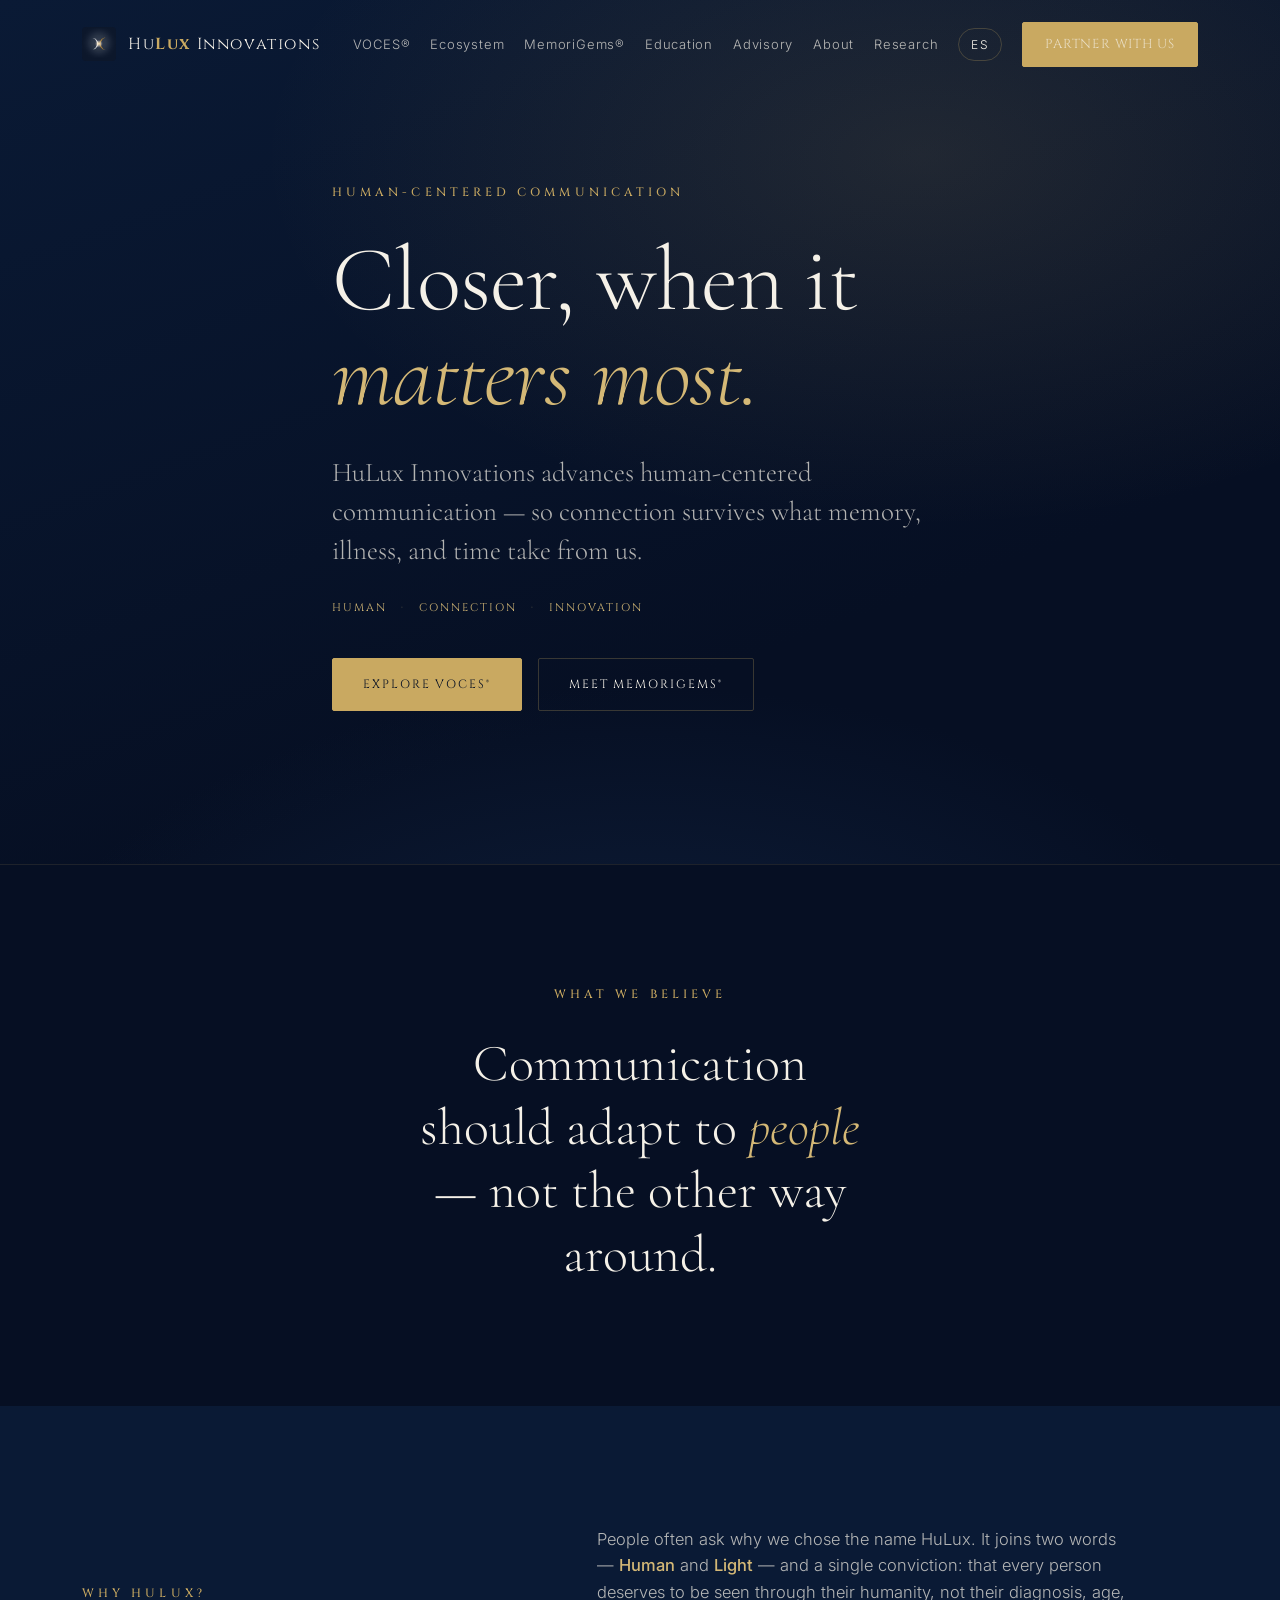
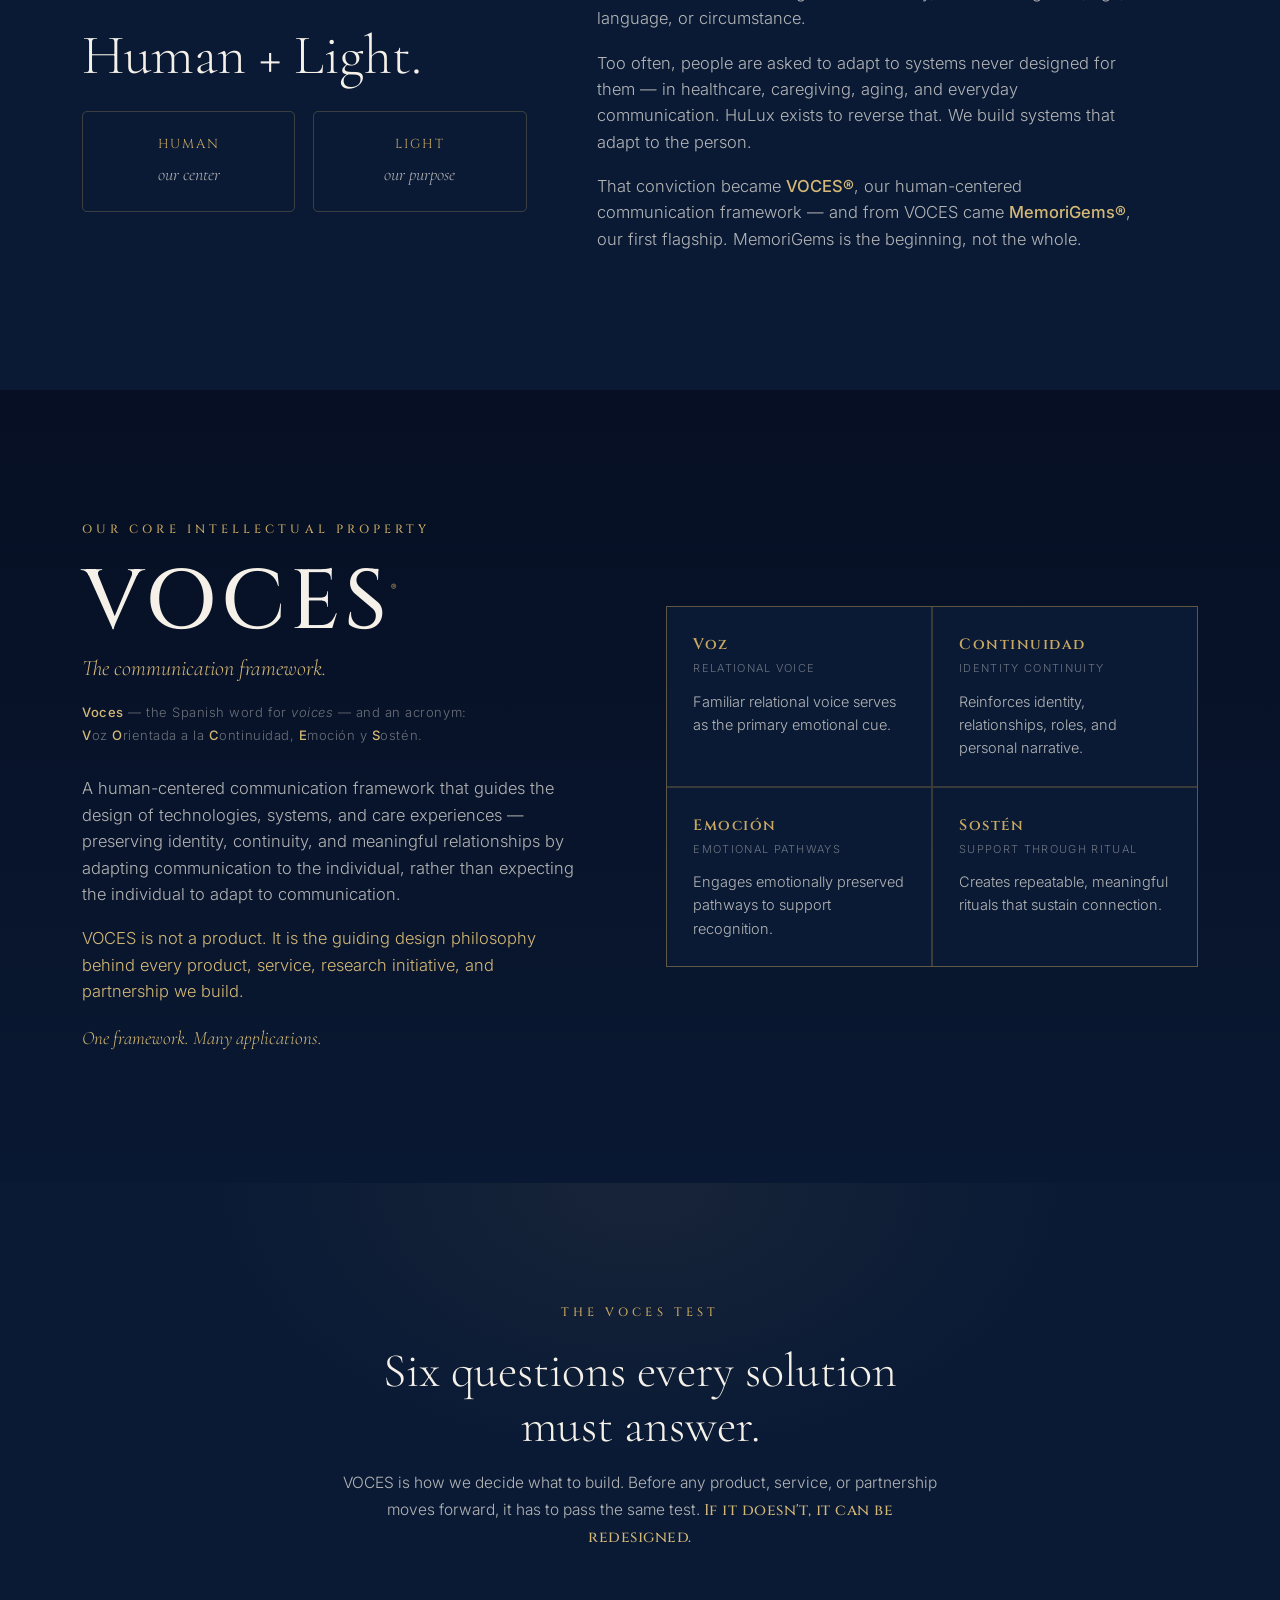
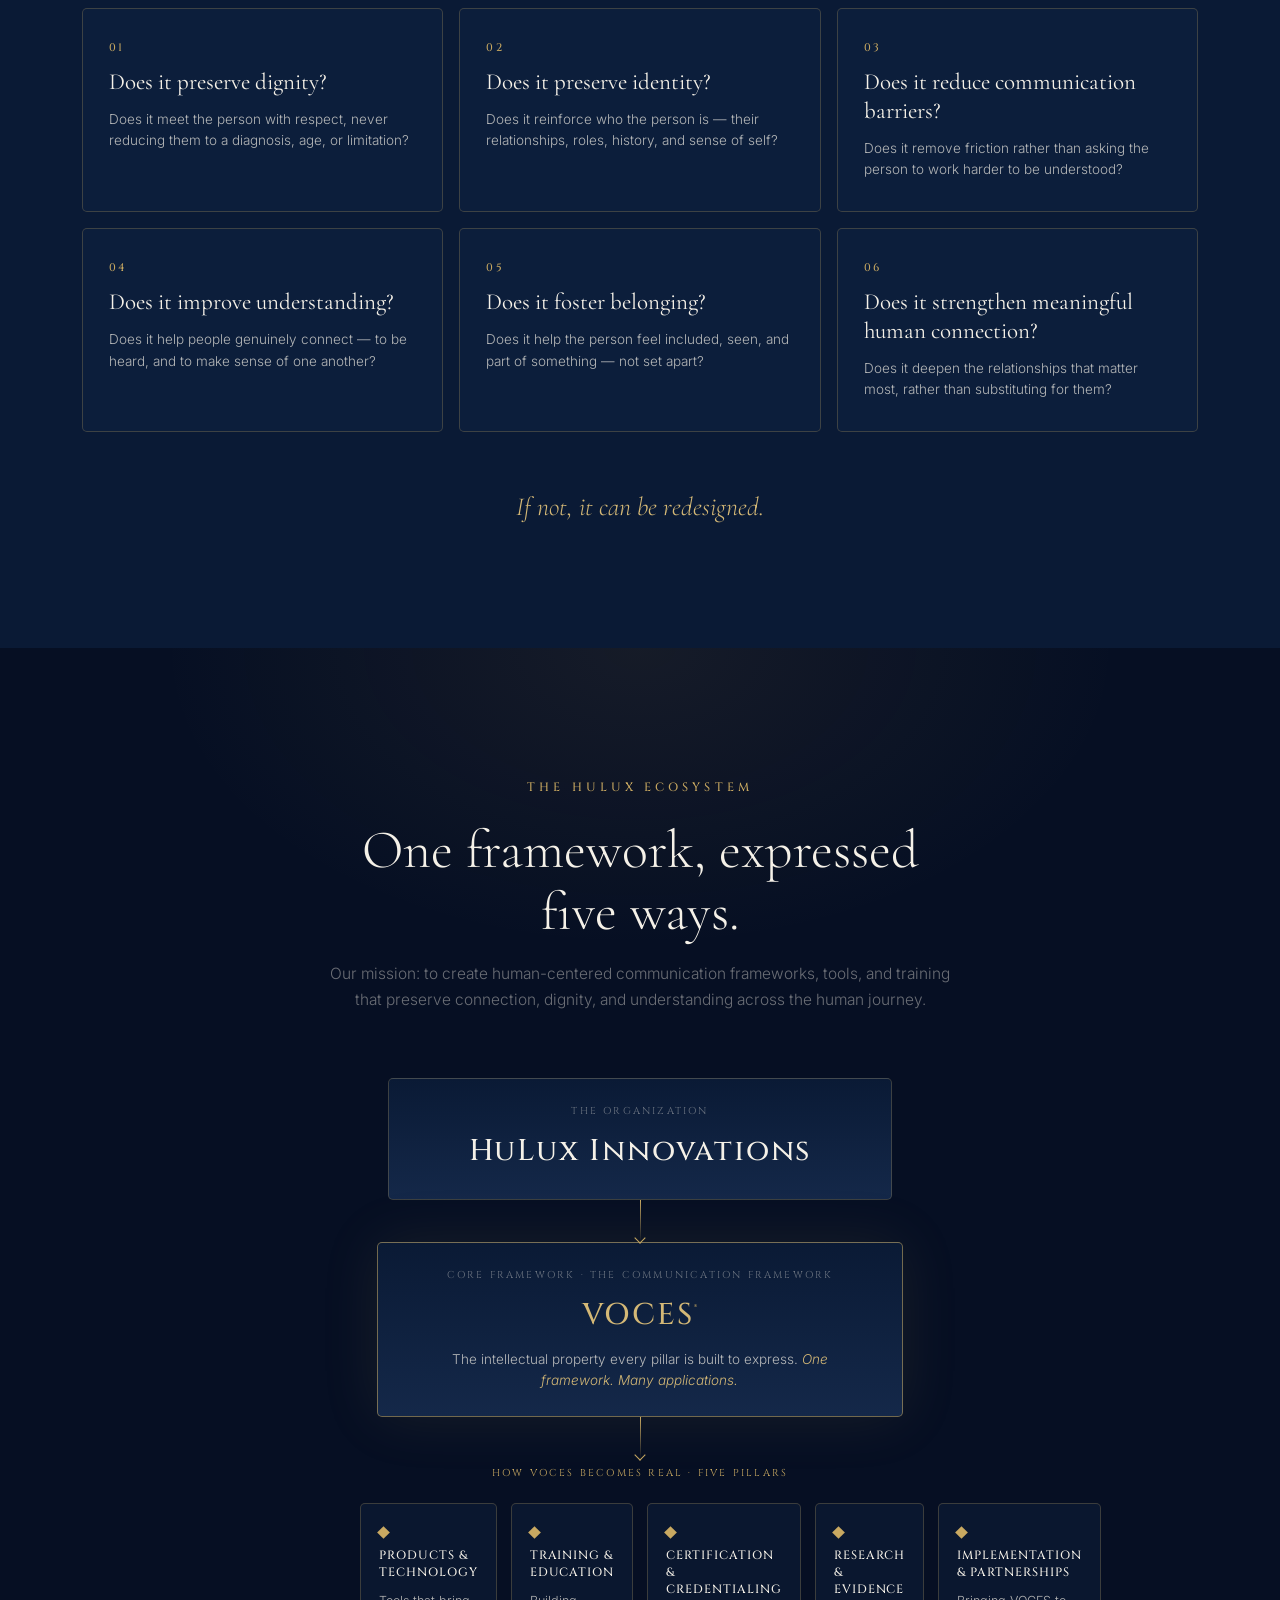
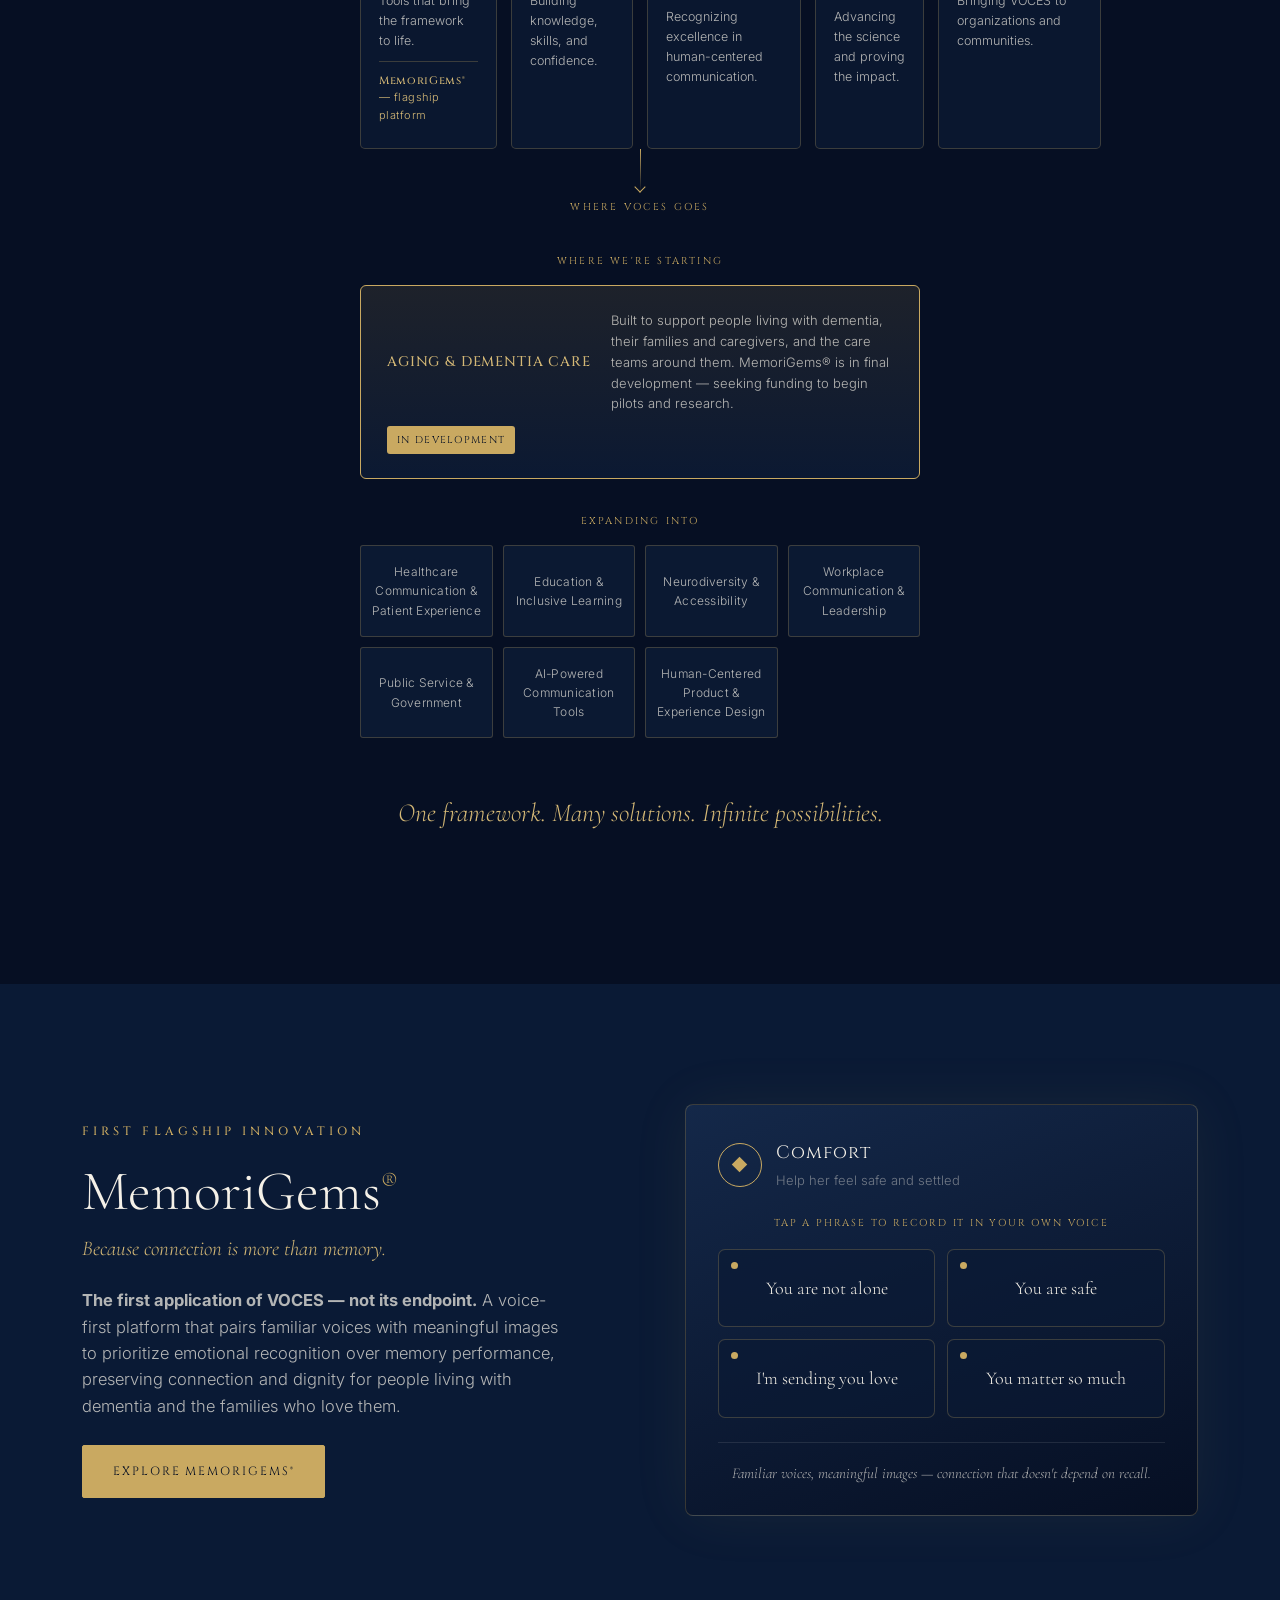
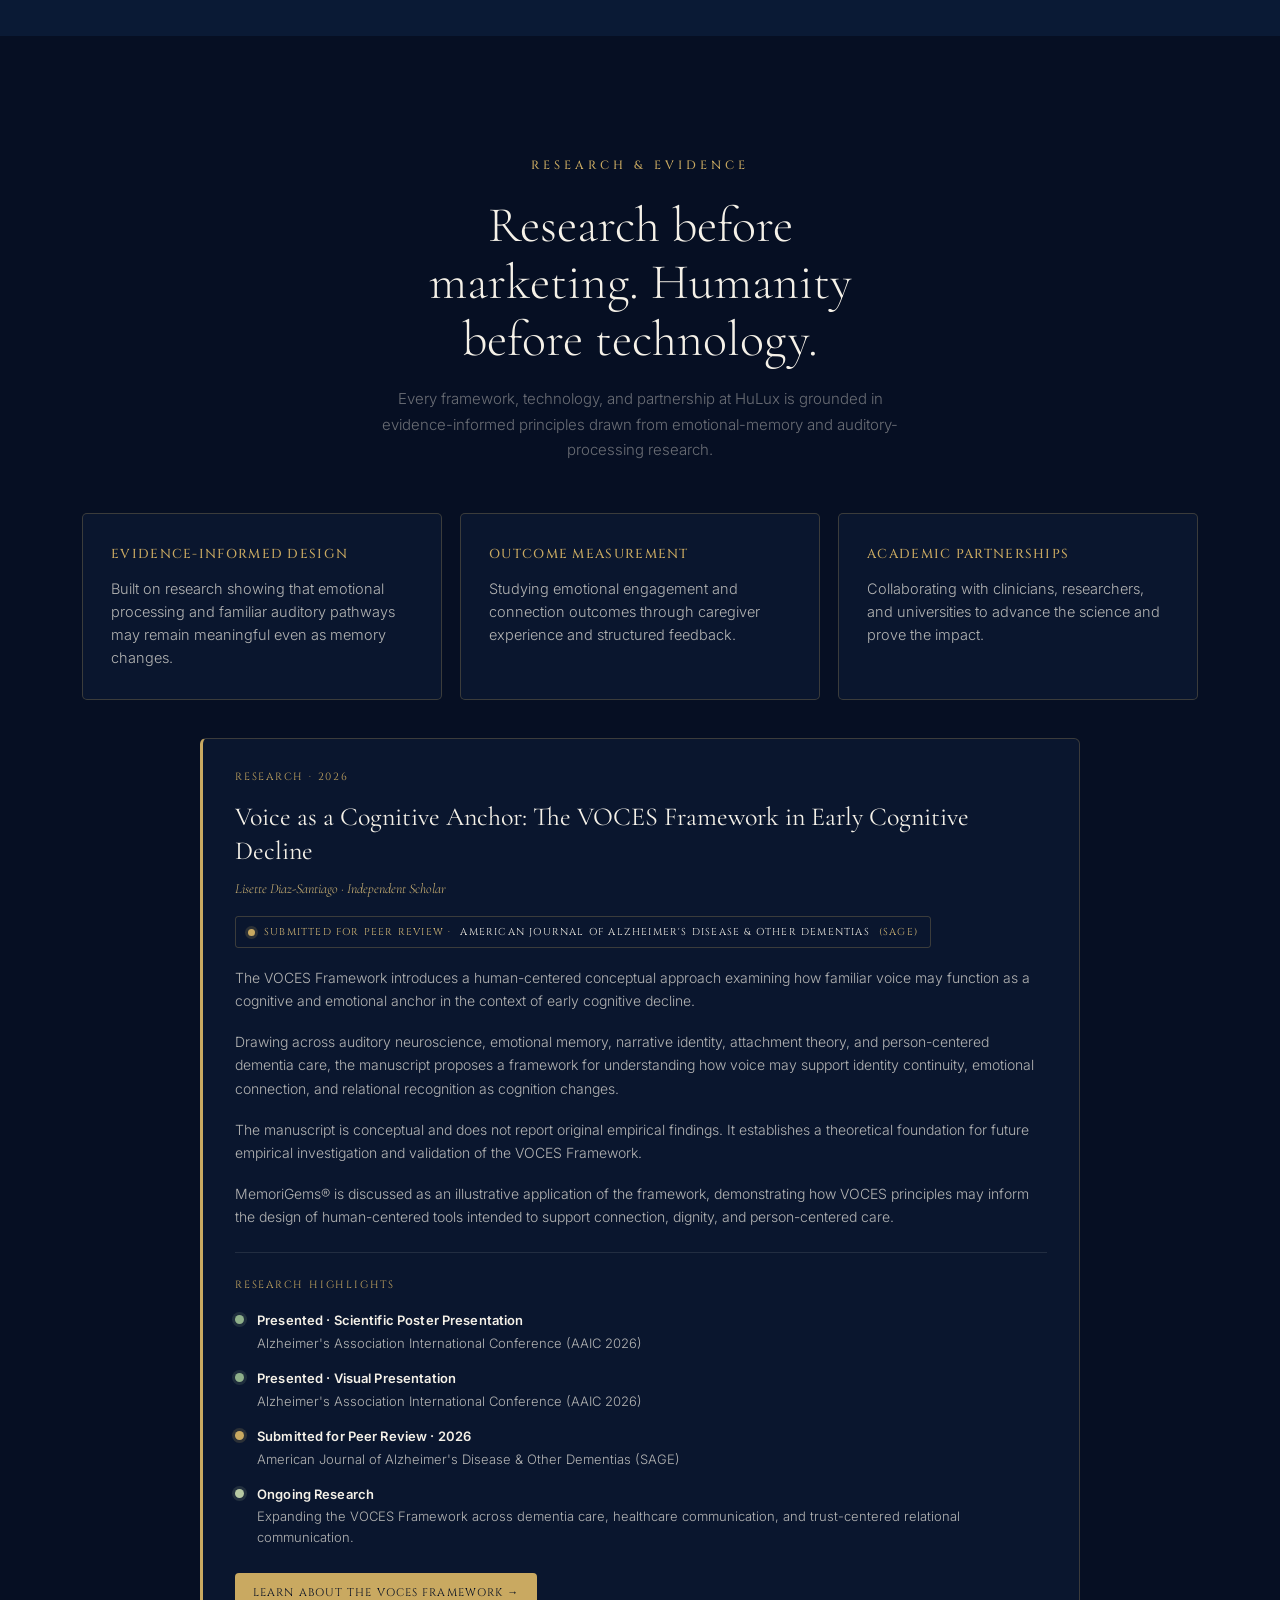
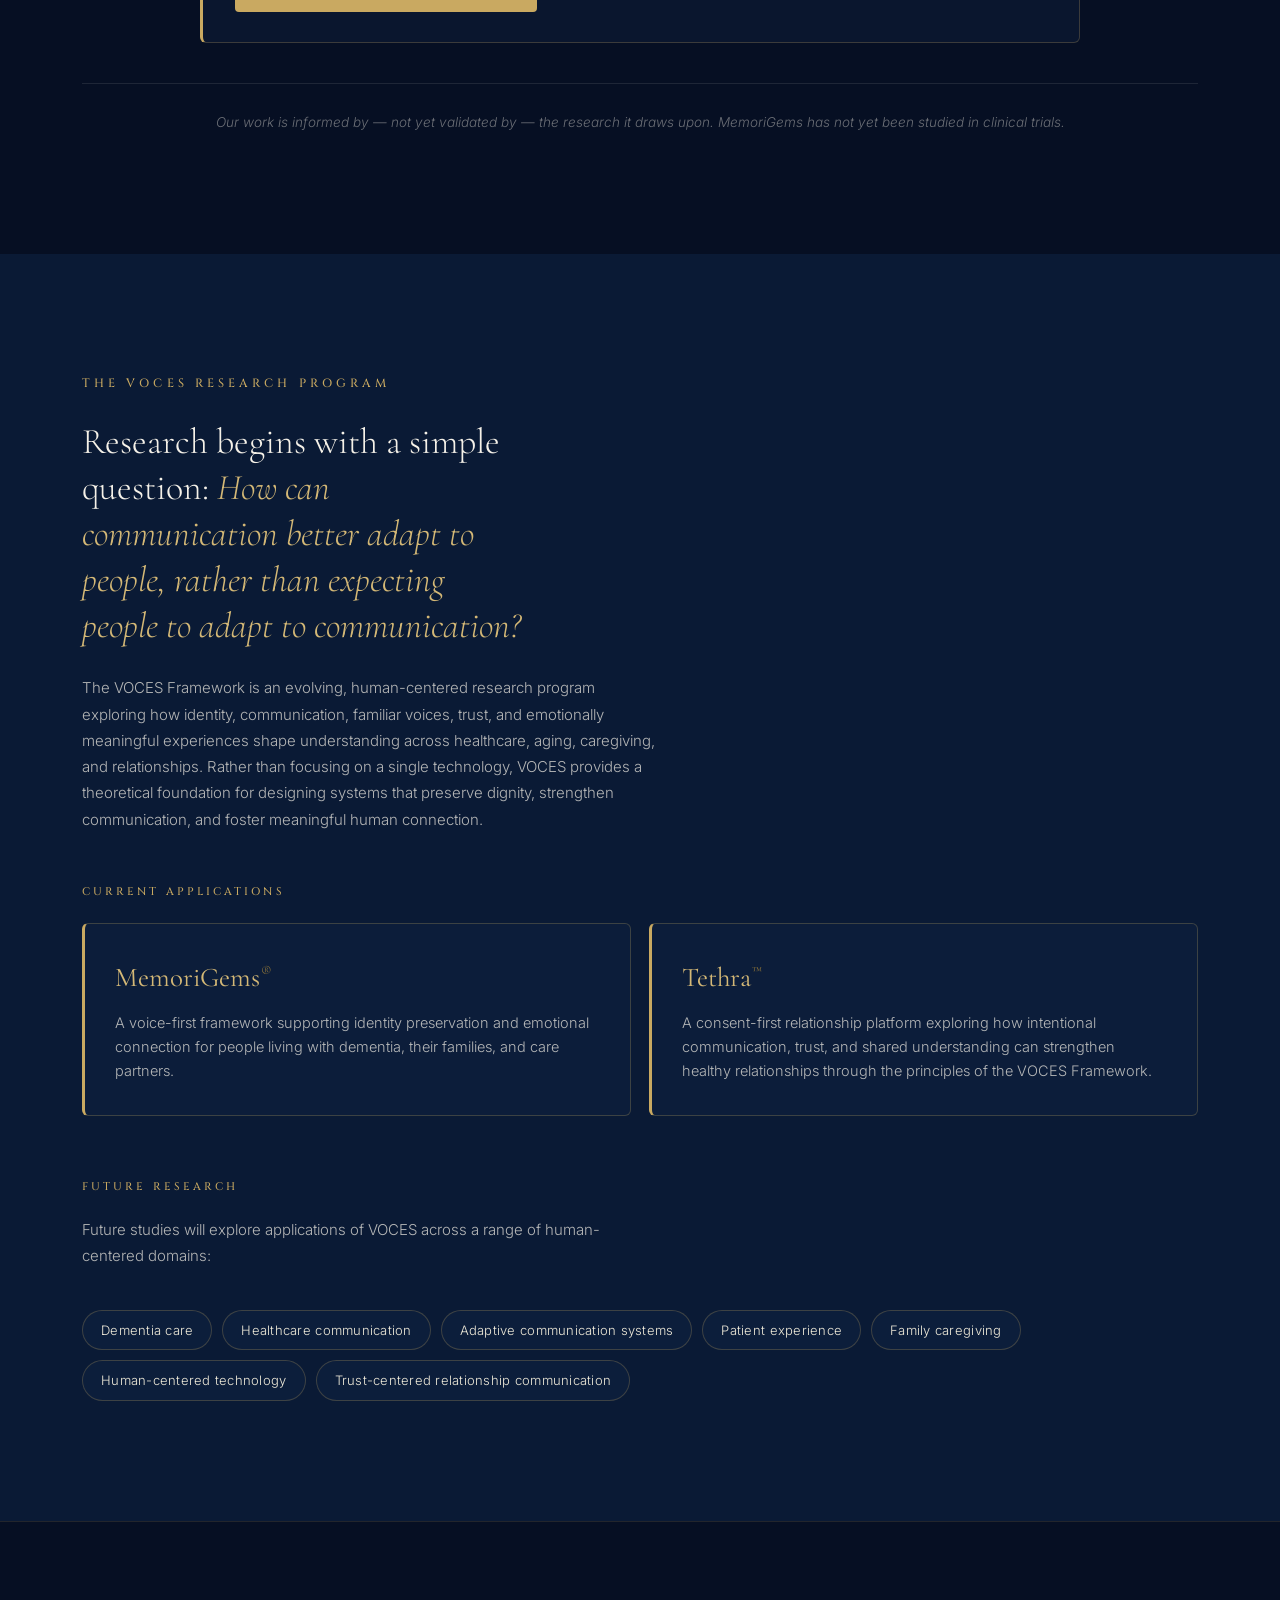
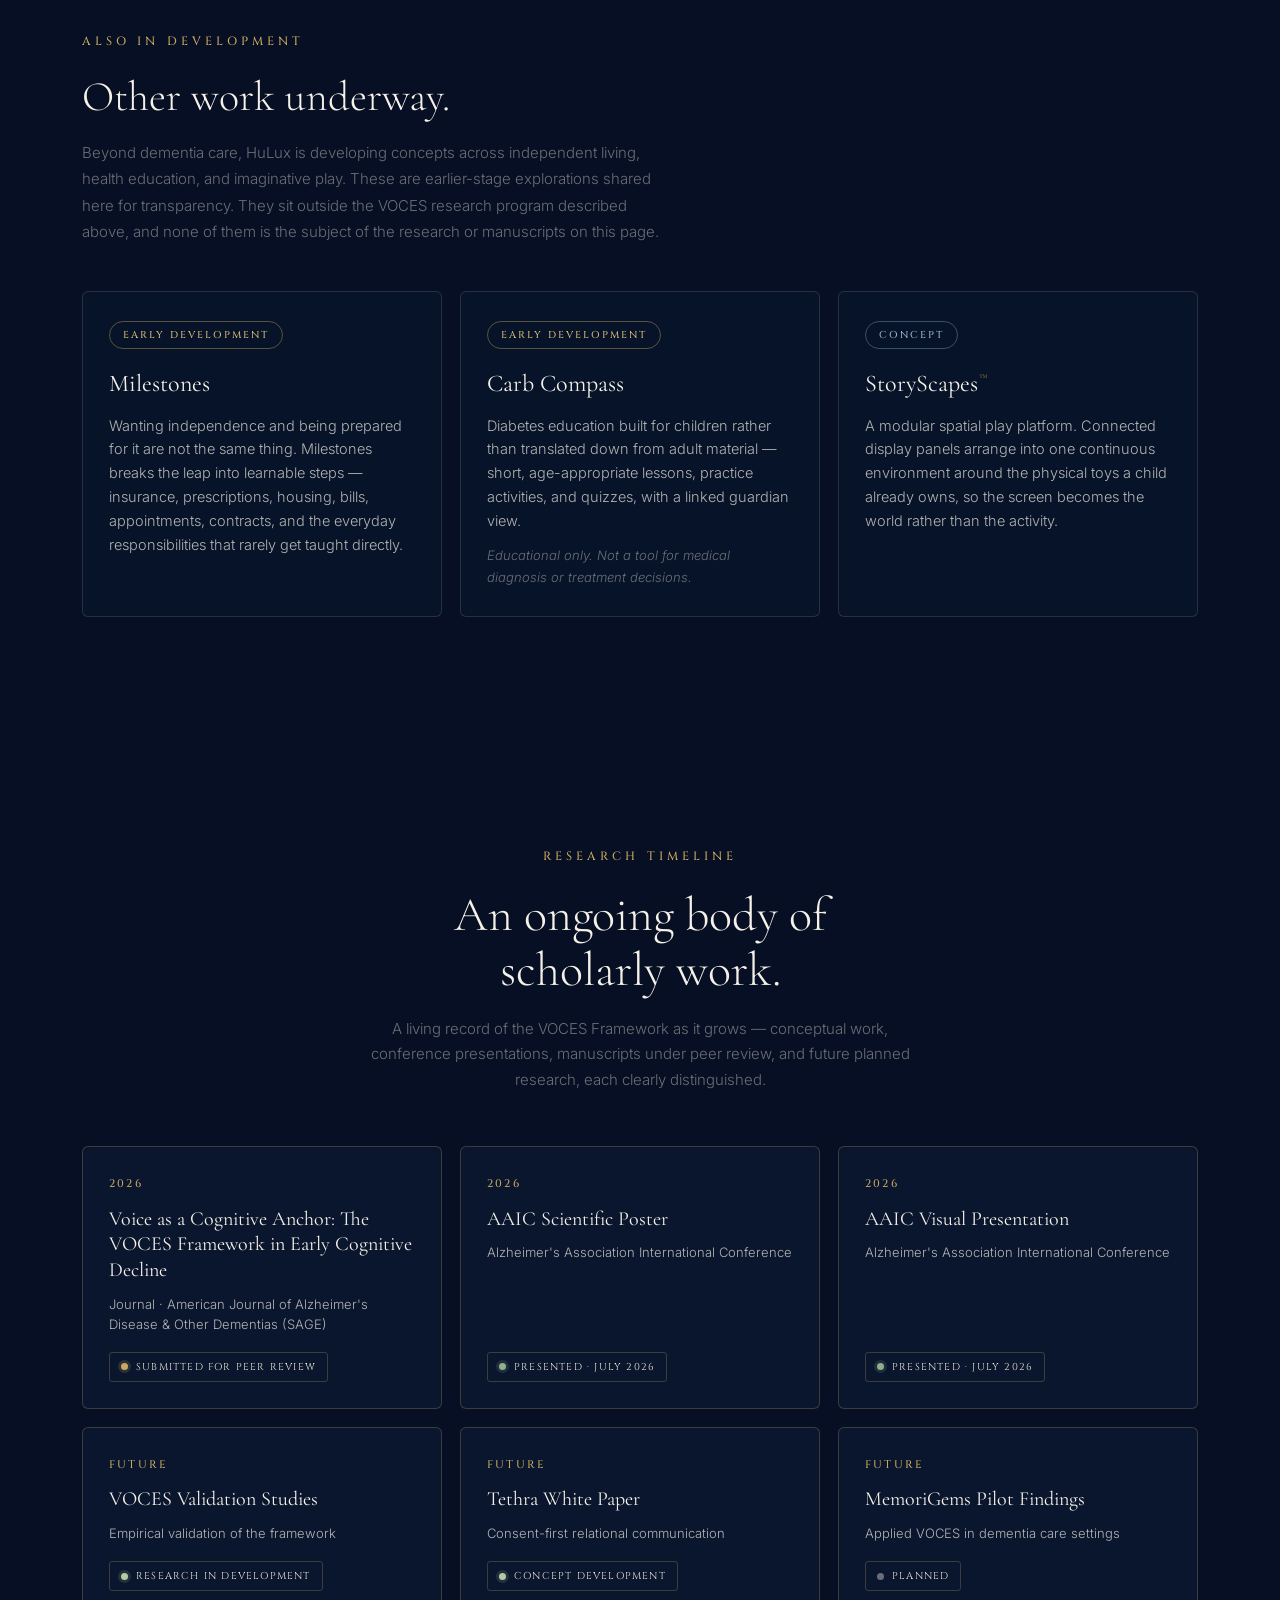
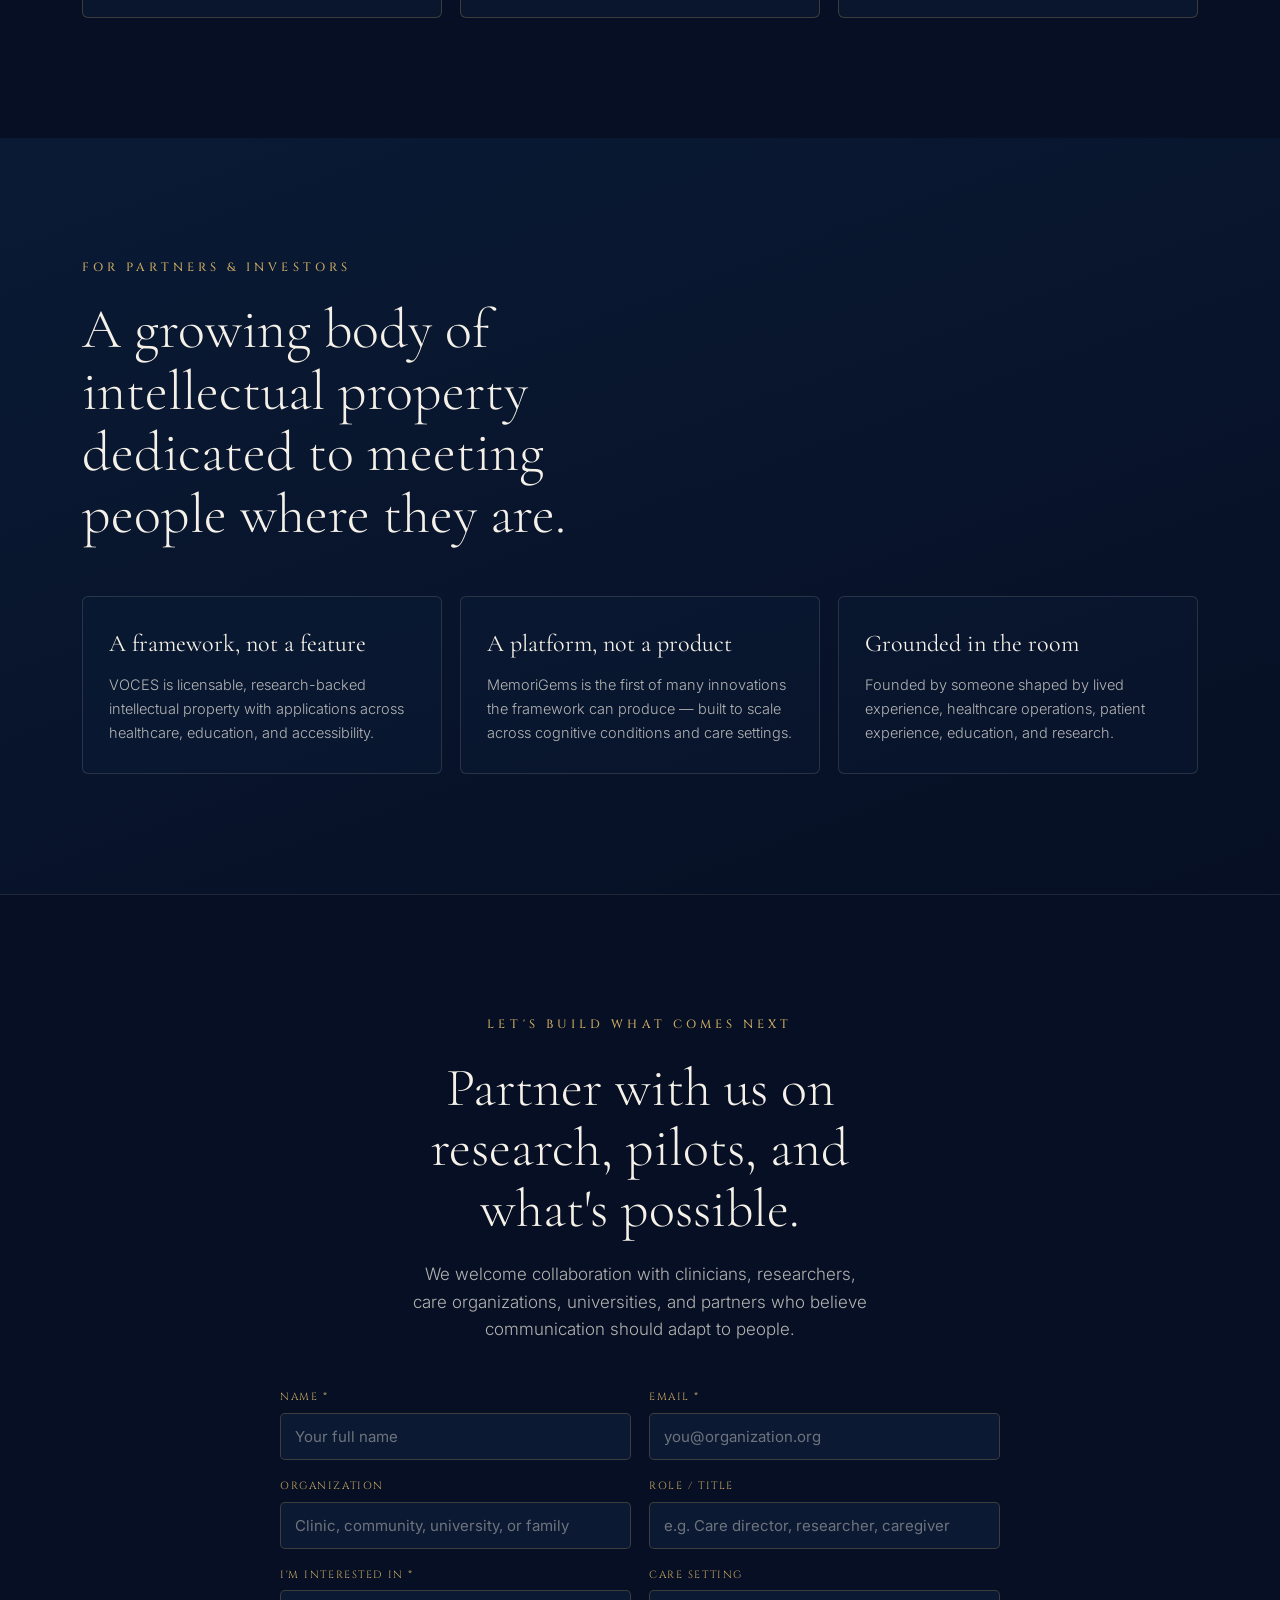
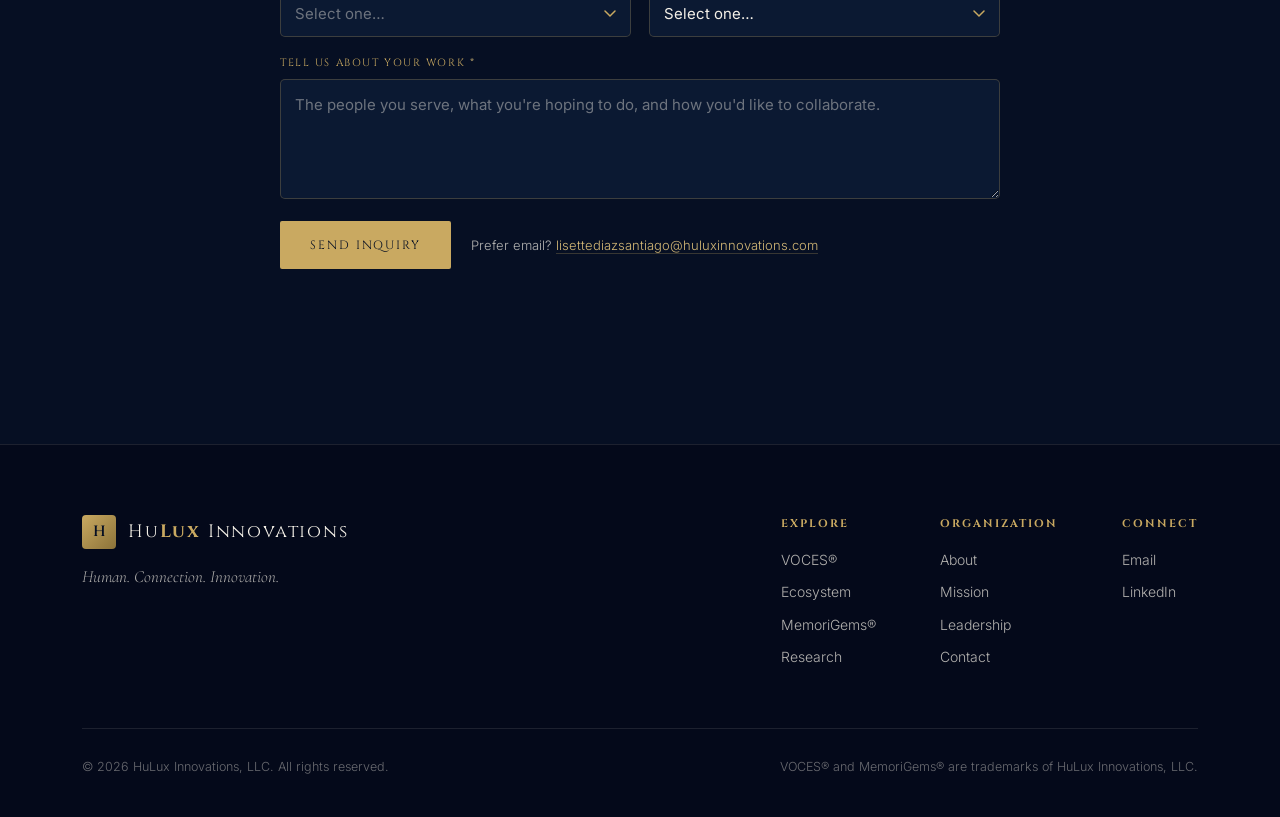
==== commit e69c372f: "Add files via upload" ====
--- a/public/index.html
+++ b/public/index.html
@@ -1,31 +1,30 @@
 <!DOCTYPE html>
-<html lang="es">
+<html lang="en">
 <head>
 <meta charset="UTF-8">
 <meta name="viewport" content="width=device-width, initial-scale=1.0">
-<title>HuLux Innovations — Comunicación centrada en las personas</title>
-<meta name="description" content="HuLux Innovations es una empresa de innovación centrada en las personas, construida sobre una convicción: la comunicación debe adaptarse a las personas, no las personas a la comunicación. VOCES® es el marco; MemoriGems® es su primera aplicación.">
-<link rel="canonical" href="https://huluxinnovations.com/es/">
+<title>HuLux Innovations — Human-Centered Communication</title>
+<meta name="description" content="HuLux Innovations is a human-centered innovation company built on one belief: communication should adapt to people, not people to communication. VOCES® is the framework; MemoriGems® is the first application of it.">
+<link rel="canonical" href="https://huluxinnovations.com/">
 <link rel="alternate" hreflang="en" href="https://huluxinnovations.com/">
 <link rel="alternate" hreflang="es" href="https://huluxinnovations.com/es/">
 <link rel="alternate" hreflang="x-default" href="https://huluxinnovations.com/">
-<link rel="icon" type="image/jpeg" href="../assets/hulux-mark.jpg">
+<link rel="icon" type="image/jpeg" href="assets/hulux-mark.jpg">
 <meta property="og:type" content="website">
-<meta property="og:locale" content="es_US">
 <meta property="og:site_name" content="HuLux Innovations">
-<meta property="og:title" content="HuLux Innovations — Comunicación centrada en las personas">
-<meta property="og:description" content="Una empresa de innovación centrada en las personas. La comunicación debe adaptarse a las personas, no las personas a la comunicación. VOCES® es el marco; MemoriGems® es su primera aplicación.">
-<meta property="og:url" content="https://huluxinnovations.com/es/">
+<meta property="og:title" content="HuLux Innovations — Human-Centered Communication">
+<meta property="og:description" content="A human-centered innovation company. Communication should adapt to people, not people to communication. VOCES® is the framework; MemoriGems® is the first application of it.">
+<meta property="og:url" content="https://huluxinnovations.com/">
 <meta property="og:image" content="https://huluxinnovations.com/assets/hulux-mark.jpg">
 <link rel="preconnect" href="https://fonts.googleapis.com">
 <link rel="preconnect" href="https://fonts.gstatic.com" crossorigin>
 <link href="https://fonts.googleapis.com/css2?family=Cinzel:wght@400;500;600&family=Cormorant+Garamond:ital,wght@0,300;0,400;0,500;0,600;1,300;1,400&family=Inter:wght@300;400;500&display=swap" rel="stylesheet">
-<link rel="stylesheet" href="../styles.css">
+<link rel="stylesheet" href="styles.css">
 <script type="application/ld+json">
 {
   "@context":"https://schema.org","@type":"Organization","name":"HuLux Innovations",
   "url":"https://huluxinnovations.com/","logo":"https://huluxinnovations.com/assets/hulux-mark.jpg",
-  "description":"Una empresa de innovación centrada en las personas que mejora la forma en que las personas viven la comunicación, el cuidado, la tecnología y la conexión humana. Creadora del marco VOCES y de MemoriGems.",
+  "description":"A human-centered innovation company improving how people experience communication, care, technology, and human connection. Creator of the VOCES framework and MemoriGems.",
   "founder":{"@type":"Person","name":"Lisette Diaz-Santiago","jobTitle":"CEO"},
   "sameAs":["https://www.linkedin.com/company/hulux-innovations/"]
 }
@@ -37,45 +36,45 @@
 <header class="nav">
   <div class="wrap">
     <a class="brand" href="index.html">
-      <img src="../assets/hulux-mark.jpg" alt="Logotipo de HuLux Innovations" onerror="this.outerHTML='<span class=&quot;bmark&quot;>H</span>'">
+      <img src="assets/hulux-mark.jpg" alt="HuLux Innovations mark" onerror="this.outerHTML='<span class=&quot;bmark&quot;>H</span>'">
       <span class="btext">Hu<b>Lux</b> Innovations</span>
     </a>
     <nav class="nav-links">
       <a href="#voces">VOCES®</a>
-      <a href="#ecosystem">Ecosistema</a>
+      <a href="#ecosystem">Ecosystem</a>
       <a href="memorigems.html">MemoriGems®</a>
-      <a href="education.html">Educación</a>
-      <a href="asesoria.html">Asesoría</a>
-      <a href="about.html">Acerca de</a>
-      <a href="#research">Investigación</a>
-      <a class="lang-link" href="../index.html" hreflang="en" lang="en" aria-label="English" title="View in English">EN</a>
-      <a class="btn btn-primary" href="#contact">Colabore con nosotros</a>
+      <a href="education.html">Education</a>
+      <a href="advisory.html">Advisory</a>
+      <a href="about.html">About</a>
+      <a href="#research">Research</a>
+      <a class="lang-link" href="es/index.html" hreflang="es" lang="es" aria-label="Español" title="Ver en español">ES</a>
+      <a class="btn btn-primary" href="#contact">Partner with us</a>
     </nav>
-    <button class="nav-toggle" aria-label="Abrir menú"><span></span><span></span><span></span></button>
+    <button class="nav-toggle" aria-label="Open menu"><span></span><span></span><span></span></button>
   </div>
 </header>
 <nav class="mobile-menu">
   <a href="#voces">VOCES®</a>
-  <a href="#ecosystem">Ecosistema</a>
+  <a href="#ecosystem">Ecosystem</a>
   <a href="memorigems.html">MemoriGems®</a>
-  <a href="education.html">Educación</a>
-  <a href="asesoria.html">Asesoría</a>
-  <a href="about.html">Acerca de</a>
-  <a href="#research">Investigación</a>
-  <a class="lang-link" href="../index.html" hreflang="en" lang="en">English</a>
-  <a class="btn btn-primary" href="#contact">Colabore con nosotros</a>
+  <a href="education.html">Education</a>
+  <a href="advisory.html">Advisory</a>
+  <a href="about.html">About</a>
+  <a href="#research">Research</a>
+  <a class="lang-link" href="es/index.html" hreflang="es" lang="es">Español</a>
+  <a class="btn btn-primary" href="#contact">Partner with us</a>
 </nav>
 
 <!-- HERO -->
 <section class="hero">
   <div class="wrap">
-    <span class="eyebrow reveal">Comunicación centrada en las personas</span>
-    <h1 class="reveal">Más cerca, cuando <em>más importa.</em></h1>
-    <p class="lead reveal">HuLux Innovations impulsa la comunicación centrada en las personas — para que la conexión sobreviva a lo que la memoria, la enfermedad y el tiempo nos quitan.</p>
-    <div class="pillars3 reveal">Humanidad <span>·</span> Conexión <span>·</span> Innovación</div>
+    <span class="eyebrow reveal">Human-Centered Communication</span>
+    <h1 class="reveal">Closer, when it <em>matters most.</em></h1>
+    <p class="lead reveal">HuLux Innovations advances human-centered communication — so connection survives what memory, illness, and time take from us.</p>
+    <div class="pillars3 reveal">Human <span>·</span> Connection <span>·</span> Innovation</div>
     <div class="cta-row reveal">
-      <a class="btn btn-primary" href="#voces">Explorar VOCES®</a>
-      <a class="btn btn-ghost" href="memorigems.html">Conozca MemoriGems®</a>
+      <a class="btn btn-primary" href="#voces">Explore VOCES®</a>
+      <a class="btn btn-ghost" href="memorigems.html">Meet MemoriGems®</a>
     </div>
   </div>
 </section>
@@ -83,8 +82,8 @@
 <!-- BELIEF -->
 <section class="belief">
   <div class="wrap">
-    <span class="eyebrow reveal">Lo que creemos</span>
-    <p class="reveal">La comunicación debe adaptarse a las <span>personas</span> — no al revés.</p>
+    <span class="eyebrow reveal">What We Believe</span>
+    <p class="reveal">Communication should adapt to <span>people</span> — not the other way around.</p>
   </div>
 </section>
 
@@ -93,17 +92,17 @@
   <div class="wrap">
     <div class="grid">
       <div class="reveal">
-        <span class="eyebrow">¿Por qué HuLux?</span>
-        <h2>Humano + Luz.</h2>
+        <span class="eyebrow">Why HuLux?</span>
+        <h2>Human + Light.</h2>
         <div class="humanlight">
-          <div class="hl"><div class="w">Humano</div><div class="m">nuestro centro</div></div>
-          <div class="hl"><div class="w">Luz</div><div class="m">nuestro propósito</div></div>
+          <div class="hl"><div class="w">Human</div><div class="m">our center</div></div>
+          <div class="hl"><div class="w">Light</div><div class="m">our purpose</div></div>
         </div>
       </div>
       <div class="reveal">
-        <p>Con frecuencia nos preguntan por qué elegimos el nombre HuLux. Une dos palabras — <b>Humano</b> y <b>Luz</b> — y una sola convicción: que toda persona merece ser vista a través de su humanidad, no de su diagnóstico, su edad, su idioma o sus circunstancias.</p>
-        <p>Con demasiada frecuencia, se les pide a las personas que se adapten a sistemas que nunca se diseñaron para ellas — en la atención médica, el cuidado, el envejecimiento y la comunicación cotidiana. HuLux existe para invertir eso. Creamos sistemas que se adaptan a la persona.</p>
-        <p>Esa convicción se convirtió en <b>VOCES®</b>, nuestro marco de comunicación centrada en las personas — y de VOCES nació <b>MemoriGems®</b>, nuestro primer producto insignia. MemoriGems es el comienzo, no la totalidad.</p>
+        <p>People often ask why we chose the name HuLux. It joins two words — <b>Human</b> and <b>Light</b> — and a single conviction: that every person deserves to be seen through their humanity, not their diagnosis, age, language, or circumstance.</p>
+        <p>Too often, people are asked to adapt to systems never designed for them — in healthcare, caregiving, aging, and everyday communication. HuLux exists to reverse that. We build systems that adapt to the person.</p>
+        <p>That conviction became <b>VOCES®</b>, our human-centered communication framework — and from VOCES came <b>MemoriGems®</b>, our first flagship. MemoriGems is the beginning, not the whole.</p>
       </div>
     </div>
   </div>
@@ -114,19 +113,19 @@
   <div class="wrap">
     <div class="grid">
       <div>
-        <span class="eyebrow reveal">Nuestra propiedad intelectual central</span>
+        <span class="eyebrow reveal">Our Core Intellectual Property</span>
         <h2 class="reveal">VOCES<sup>®</sup></h2>
-        <p class="sub reveal">El marco de comunicación.</p>
-        <p class="mean reveal"><b>Voces</b> — la palabra en español para <i>voices</i> — y también un acrónimo:<br><b>V</b>oz <b>O</b>rientada a la <b>C</b>ontinuidad, <b>E</b>moción y <b>S</b>ostén.</p>
-        <p class="body reveal">Un marco de comunicación centrada en las personas que guía el diseño de tecnologías, sistemas y experiencias de cuidado — preservando la identidad, la continuidad y las relaciones significativas al adaptar la comunicación a cada persona, en lugar de esperar que la persona se adapte a la comunicación.</p>
-        <p class="body reveal" style="color:var(--gold-warm)">VOCES no es un producto. Es la filosofía de diseño que guía cada producto, servicio, iniciativa de investigación y alianza que creamos.</p>
-        <p class="tag reveal">Un marco. Muchas aplicaciones.</p>
+        <p class="sub reveal">The communication framework.</p>
+        <p class="mean reveal"><b>Voces</b> — the Spanish word for <i>voices</i> — and an acronym:<br><b>V</b>oz <b>O</b>rientada a la <b>C</b>ontinuidad, <b>E</b>moción y <b>S</b>ostén.</p>
+        <p class="body reveal">A human-centered communication framework that guides the design of technologies, systems, and care experiences — preserving identity, continuity, and meaningful relationships by adapting communication to the individual, rather than expecting the individual to adapt to communication.</p>
+        <p class="body reveal" style="color:var(--gold-warm)">VOCES is not a product. It is the guiding design philosophy behind every product, service, research initiative, and partnership we build.</p>
+        <p class="tag reveal">One framework. Many applications.</p>
       </div>
       <div class="pillars reveal">
-        <div class="pillar"><div class="es">Voz</div><div class="en">Voz relacional</div><p>Una voz relacional familiar sirve como la principal señal emocional.</p></div>
-        <div class="pillar"><div class="es">Continuidad</div><div class="en">Continuidad de la identidad</div><p>Refuerza la identidad, las relaciones, los roles y la narrativa personal.</p></div>
-        <div class="pillar"><div class="es">Emoción</div><div class="en">Vías emocionales</div><p>Activa las vías emocionales preservadas para apoyar el reconocimiento.</p></div>
-        <div class="pillar"><div class="es">Sostén</div><div class="en">Apoyo mediante rituales</div><p>Crea rituales repetibles y significativos que sostienen la conexión.</p></div>
+        <div class="pillar"><div class="es">Voz</div><div class="en">Relational Voice</div><p>Familiar relational voice serves as the primary emotional cue.</p></div>
+        <div class="pillar"><div class="es">Continuidad</div><div class="en">Identity Continuity</div><p>Reinforces identity, relationships, roles, and personal narrative.</p></div>
+        <div class="pillar"><div class="es">Emoción</div><div class="en">Emotional Pathways</div><p>Engages emotionally preserved pathways to support recognition.</p></div>
+        <div class="pillar"><div class="es">Sostén</div><div class="en">Support Through Ritual</div><p>Creates repeatable, meaningful rituals that sustain connection.</p></div>
       </div>
     </div>
   </div>
@@ -135,18 +134,18 @@
 <!-- VOCES TEST -->
 <section class="vtest">
   <div class="wrap">
-    <span class="eyebrow reveal">La prueba VOCES</span>
-    <h2 class="reveal">Seis preguntas que toda solución debe responder.</h2>
-    <p class="intro reveal">VOCES es la manera en que decidimos qué crear. Antes de que cualquier producto, servicio o alianza avance, tiene que pasar la misma prueba. <b>Si no la pasa, se puede rediseñar.</b></p>
+    <span class="eyebrow reveal">The VOCES Test</span>
+    <h2 class="reveal">Six questions every solution must answer.</h2>
+    <p class="intro reveal">VOCES is how we decide what to build. Before any product, service, or partnership moves forward, it has to pass the same test. <b>If it doesn't, it can be redesigned.</b></p>
     <div class="vtest-grid">
-      <div class="vtest-card reveal"><span class="q">01</span><h3>¿Preserva la dignidad?</h3><p>¿Trata a la persona con respeto, sin reducirla nunca a un diagnóstico, una edad o una limitación?</p></div>
-      <div class="vtest-card reveal"><span class="q">02</span><h3>¿Preserva la identidad?</h3><p>¿Refuerza quién es la persona — sus relaciones, sus roles, su historia y su sentido de sí misma?</p></div>
-      <div class="vtest-card reveal"><span class="q">03</span><h3>¿Reduce las barreras de comunicación?</h3><p>¿Elimina obstáculos en lugar de pedirle a la persona que se esfuerce más para que la entiendan?</p></div>
-      <div class="vtest-card reveal"><span class="q">04</span><h3>¿Mejora la comprensión?</h3><p>¿Ayuda a que las personas conecten de verdad — a ser escuchadas y a entenderse mutuamente?</p></div>
-      <div class="vtest-card reveal"><span class="q">05</span><h3>¿Fomenta el sentido de pertenencia?</h3><p>¿Ayuda a la persona a sentirse incluida, vista y parte de algo — no apartada?</p></div>
-      <div class="vtest-card reveal"><span class="q">06</span><h3>¿Fortalece la conexión humana significativa?</h3><p>¿Profundiza las relaciones que más importan, en lugar de sustituirlas?</p></div>
-    </div>
-    <div class="vtest-foot reveal">Si no, se puede rediseñar.</div>
+      <div class="vtest-card reveal"><span class="q">01</span><h3>Does it preserve dignity?</h3><p>Does it meet the person with respect, never reducing them to a diagnosis, age, or limitation?</p></div>
+      <div class="vtest-card reveal"><span class="q">02</span><h3>Does it preserve identity?</h3><p>Does it reinforce who the person is — their relationships, roles, history, and sense of self?</p></div>
+      <div class="vtest-card reveal"><span class="q">03</span><h3>Does it reduce communication barriers?</h3><p>Does it remove friction rather than asking the person to work harder to be understood?</p></div>
+      <div class="vtest-card reveal"><span class="q">04</span><h3>Does it improve understanding?</h3><p>Does it help people genuinely connect — to be heard, and to make sense of one another?</p></div>
+      <div class="vtest-card reveal"><span class="q">05</span><h3>Does it foster belonging?</h3><p>Does it help the person feel included, seen, and part of something — not set apart?</p></div>
+      <div class="vtest-card reveal"><span class="q">06</span><h3>Does it strengthen meaningful human connection?</h3><p>Does it deepen the relationships that matter most, rather than substituting for them?</p></div>
+    </div>
+    <div class="vtest-foot reveal">If not, it can be redesigned.</div>
   </div>
 </section>
 
@@ -154,52 +153,52 @@
 <section class="eco" id="ecosystem">
   <div class="wrap">
     <div class="head">
-      <span class="eyebrow reveal">El ecosistema HuLux</span>
-      <h2 class="reveal">Un marco, expresado de cinco maneras.</h2>
-      <p class="mission reveal">Nuestra misión: crear marcos, herramientas y capacitación en comunicación centrada en las personas que preserven la conexión, la dignidad y la comprensión a lo largo de la vida.</p>
+      <span class="eyebrow reveal">The HuLux Ecosystem</span>
+      <h2 class="reveal">One framework, expressed five ways.</h2>
+      <p class="mission reveal">Our mission: to create human-centered communication frameworks, tools, and training that preserve connection, dignity, and understanding across the human journey.</p>
     </div>
     <div class="flow">
-      <div class="node org reveal"><span class="kicker">La organización</span><span class="name">HuLux Innovations</span></div>
+      <div class="node org reveal"><span class="kicker">The Organization</span><span class="name">HuLux Innovations</span></div>
       <div class="connector reveal"></div>
       <div class="node framework reveal">
-        <span class="kicker">Marco central · El marco de comunicación</span>
+        <span class="kicker">Core Framework · The Communication Framework</span>
         <span class="name">VOCES<sup>®</sup></span>
-        <p class="desc">La propiedad intelectual que cada pilar está diseñado para expresar. <i>Un marco. Muchas aplicaciones.</i></p>
+        <p class="desc">The intellectual property every pillar is built to express. <i>One framework. Many applications.</i></p>
       </div>
       <div class="connector reveal"></div>
-      <div class="branch-label reveal">Cómo VOCES se hace realidad · cinco pilares</div>
+      <div class="branch-label reveal">How VOCES becomes real · five pillars</div>
       <div class="pillars5 reveal">
-        <div class="pcard"><div class="diamond"></div><h3>Productos y tecnología</h3><p>Herramientas que dan vida al marco.</p><div class="flag"><b>MemoriGems®</b> — plataforma insignia</div></div>
-        <div class="pcard"><div class="diamond"></div><h3>Capacitación y educación</h3><p>Desarrollo de conocimientos, destrezas y confianza.</p></div>
-        <div class="pcard"><div class="diamond"></div><h3>Certificación y acreditación</h3><p>Reconocimiento de la excelencia en la comunicación centrada en las personas.</p></div>
-        <div class="pcard"><div class="diamond"></div><h3>Investigación y evidencia</h3><p>Avanzar la ciencia y demostrar el impacto.</p></div>
-        <div class="pcard"><div class="diamond"></div><h3>Implementación y alianzas</h3><p>Llevar VOCES a organizaciones y comunidades.</p></div>
+        <div class="pcard"><div class="diamond"></div><h3>Products &amp; Technology</h3><p>Tools that bring the framework to life.</p><div class="flag"><b>MemoriGems®</b> — flagship platform</div></div>
+        <div class="pcard"><div class="diamond"></div><h3>Training &amp; Education</h3><p>Building knowledge, skills, and confidence.</p></div>
+        <div class="pcard"><div class="diamond"></div><h3>Certification &amp; Credentialing</h3><p>Recognizing excellence in human-centered communication.</p></div>
+        <div class="pcard"><div class="diamond"></div><h3>Research &amp; Evidence</h3><p>Advancing the science and proving the impact.</p></div>
+        <div class="pcard"><div class="diamond"></div><h3>Implementation &amp; Partnerships</h3><p>Bringing VOCES to organizations and communities.</p></div>
       </div>
       <div class="connector reveal"></div>
       <div class="reach reveal">
-        <div class="branch-label">Hacia dónde va VOCES</div>
+        <div class="branch-label">Where VOCES goes</div>
         <div class="reach-band">
-          <div class="branch-label">Dónde comenzamos</div>
+          <div class="branch-label">Where we're starting</div>
           <div class="reach-active">
-            <span class="ra-name">Envejecimiento y cuidado de la demencia</span>
-            <span class="ra-people">Diseñado para apoyar a las personas que viven con demencia, a sus familias y cuidadores, y a los equipos de cuidado que las rodean. MemoriGems® está en la etapa final de desarrollo — buscando financiamiento para iniciar pilotos e investigación.</span>
-            <span class="ra-tag">En desarrollo</span>
+            <span class="ra-name">Aging &amp; Dementia Care</span>
+            <span class="ra-people">Built to support people living with dementia, their families and caregivers, and the care teams around them. MemoriGems® is in final development — seeking funding to begin pilots and research.</span>
+            <span class="ra-tag">In development</span>
           </div>
         </div>
         <div class="reach-band">
-          <div class="branch-label">Expandiéndonos hacia</div>
+          <div class="branch-label">Expanding into</div>
           <div class="reach-chips">
-            <div class="chip">Comunicación en la atención médica y experiencia del paciente</div>
-            <div class="chip">Educación y aprendizaje inclusivo</div>
-            <div class="chip">Neurodiversidad y accesibilidad</div>
-            <div class="chip">Comunicación y liderazgo en el trabajo</div>
-            <div class="chip">Servicio público y gobierno</div>
-            <div class="chip">Herramientas de comunicación impulsadas por IA</div>
-            <div class="chip">Diseño de productos y experiencias centrado en las personas</div>
+            <div class="chip">Healthcare Communication &amp; Patient Experience</div>
+            <div class="chip">Education &amp; Inclusive Learning</div>
+            <div class="chip">Neurodiversity &amp; Accessibility</div>
+            <div class="chip">Workplace Communication &amp; Leadership</div>
+            <div class="chip">Public Service &amp; Government</div>
+            <div class="chip">AI-Powered Communication Tools</div>
+            <div class="chip">Human-Centered Product &amp; Experience Design</div>
           </div>
         </div>
       </div>
-      <div class="eco-foot reveal">Un marco. Muchas soluciones. Posibilidades infinitas.</div>
+      <div class="eco-foot reveal">One framework. Many solutions. Infinite possibilities.</div>
     </div>
   </div>
 </section>
@@ -209,28 +208,28 @@
   <div class="wrap">
     <div class="grid">
       <div class="reveal">
-        <span class="eyebrow">Primera innovación insignia</span>
+        <span class="eyebrow">First Flagship Innovation</span>
         <h2>MemoriGems<sup style="font-size:.4em;color:var(--gold)">®</sup></h2>
-        <p class="tagline">Porque la conexión es más que memoria.</p>
-        <p><b>La primera aplicación de VOCES — no su punto final.</b> Una plataforma centrada en la voz que combina voces familiares con imágenes significativas para priorizar el reconocimiento emocional por encima del desempeño de la memoria, preservando la conexión y la dignidad de las personas que viven con demencia y de las familias que las aman.</p>
-        <div class="cta-row"><a class="btn btn-primary" href="memorigems.html">Explorar MemoriGems®</a></div>
-      </div>
-      <div class="gem-card reveal" role="img" aria-label="Una tarjeta de voz de MemoriGems titulada Consuelo, con frases que se pueden tocar para grabarlas con su propia voz.">
+        <p class="tagline">Because connection is more than memory.</p>
+        <p><b>The first application of VOCES — not its endpoint.</b> A voice-first platform that pairs familiar voices with meaningful images to prioritize emotional recognition over memory performance, preserving connection and dignity for people living with dementia and the families who love them.</p>
+        <div class="cta-row"><a class="btn btn-primary" href="memorigems.html">Explore MemoriGems®</a></div>
+      </div>
+      <div class="gem-card reveal" role="img" aria-label="A MemoriGems voice card titled Comfort, with tappable phrases to record in your own voice.">
         <div class="gem-top">
           <span class="gem-icon"></span>
           <div>
-            <div class="gem-title">Consuelo</div>
-            <div class="gem-sub">Ayúdela a sentirse segura y tranquila</div>
+            <div class="gem-title">Comfort</div>
+            <div class="gem-sub">Help her feel safe and settled</div>
           </div>
         </div>
-        <div class="gem-label">Toque una frase para grabarla con su propia voz</div>
+        <div class="gem-label">Tap a phrase to record it in your own voice</div>
         <div class="gem-grid">
-          <span class="phrase"><span class="rec"></span>No estás sola</span>
-          <span class="phrase"><span class="rec"></span>Estás segura</span>
-          <span class="phrase"><span class="rec"></span>Te envío mi amor</span>
-          <span class="phrase"><span class="rec"></span>Eres muy importante</span>
-        </div>
-        <div class="gem-foot">Voces familiares, imágenes significativas — una conexión que no depende del recuerdo.</div>
+          <span class="phrase"><span class="rec"></span>You are not alone</span>
+          <span class="phrase"><span class="rec"></span>You are safe</span>
+          <span class="phrase"><span class="rec"></span>I'm sending you love</span>
+          <span class="phrase"><span class="rec"></span>You matter so much</span>
+        </div>
+        <div class="gem-foot">Familiar voices, meaningful images — connection that doesn't depend on recall.</div>
       </div>
     </div>
   </div>
@@ -239,69 +238,69 @@
 <!-- RESEARCH -->
 <section class="research" id="research">
   <div class="wrap">
-    <span class="eyebrow reveal">Investigación y evidencia</span>
-    <h2 class="reveal">La investigación antes que el mercadeo. La humanidad antes que la tecnología.</h2>
-    <p class="note reveal">Cada marco, tecnología y alianza de HuLux se fundamenta en principios basados en la evidencia, extraídos de la investigación sobre la memoria emocional y el procesamiento auditivo.</p>
+    <span class="eyebrow reveal">Research &amp; Evidence</span>
+    <h2 class="reveal">Research before marketing. Humanity before technology.</h2>
+    <p class="note reveal">Every framework, technology, and partnership at HuLux is grounded in evidence-informed principles drawn from emotional-memory and auditory-processing research.</p>
     <div class="r-grid">
-      <div class="r-card reveal"><h3>Diseño basado en la evidencia</h3><p>Construido sobre investigaciones que muestran que el procesamiento emocional y las vías auditivas familiares pueden seguir siendo significativos aun cuando la memoria cambia.</p></div>
-      <div class="r-card reveal"><h3>Medición de resultados</h3><p>Estudio de los resultados de participación emocional y conexión a través de la experiencia de los cuidadores y de comentarios estructurados.</p></div>
-      <div class="r-card reveal"><h3>Alianzas académicas</h3><p>Colaboración con profesionales clínicos, investigadores y universidades para avanzar la ciencia y demostrar el impacto.</p></div>
+      <div class="r-card reveal"><h3>Evidence-Informed Design</h3><p>Built on research showing that emotional processing and familiar auditory pathways may remain meaningful even as memory changes.</p></div>
+      <div class="r-card reveal"><h3>Outcome Measurement</h3><p>Studying emotional engagement and connection outcomes through caregiver experience and structured feedback.</p></div>
+      <div class="r-card reveal"><h3>Academic Partnerships</h3><p>Collaborating with clinicians, researchers, and universities to advance the science and prove the impact.</p></div>
     </div>
     <div class="pub reveal">
-      <span class="pub-eyebrow">Investigación · 2026</span>
+      <span class="pub-eyebrow">Research · 2026</span>
       <h3>Voice as a Cognitive Anchor: The VOCES Framework in Early Cognitive Decline</h3>
-      <div class="meta">Lisette Diaz-Santiago · Investigadora independiente</div>
-      <div class="pub-status st-review"><span class="dot"></span>Enviado para revisión por pares · <em style="font-style:normal;color:var(--cream)">American Journal of Alzheimer's Disease &amp; Other Dementias</em> (SAGE)</div>
-      <p>El marco VOCES presenta un enfoque conceptual centrado en las personas que examina cómo la voz familiar puede funcionar como un ancla cognitiva y emocional en el contexto del deterioro cognitivo temprano.</p>
-      <p>A partir de la neurociencia auditiva, la memoria emocional, la identidad narrativa, la teoría del apego y el cuidado de la demencia centrado en la persona, el manuscrito propone un marco para entender cómo la voz puede apoyar la continuidad de la identidad, la conexión emocional y el reconocimiento relacional a medida que cambia la cognición.</p>
-      <p>El manuscrito es conceptual y no presenta hallazgos empíricos originales. Establece una base teórica para la investigación empírica futura y la validación del marco VOCES.</p>
-      <p>MemoriGems® se analiza como una aplicación ilustrativa del marco, que demuestra cómo los principios VOCES pueden orientar el diseño de herramientas centradas en las personas, destinadas a apoyar la conexión, la dignidad y el cuidado centrado en la persona.</p>
+      <div class="meta">Lisette Diaz-Santiago · Independent Scholar</div>
+      <div class="pub-status st-review"><span class="dot"></span>Submitted for Peer Review · <em style="font-style:normal;color:var(--cream)">American Journal of Alzheimer's Disease &amp; Other Dementias</em> (SAGE)</div>
+      <p>The VOCES Framework introduces a human-centered conceptual approach examining how familiar voice may function as a cognitive and emotional anchor in the context of early cognitive decline.</p>
+      <p>Drawing across auditory neuroscience, emotional memory, narrative identity, attachment theory, and person-centered dementia care, the manuscript proposes a framework for understanding how voice may support identity continuity, emotional connection, and relational recognition as cognition changes.</p>
+      <p>The manuscript is conceptual and does not report original empirical findings. It establishes a theoretical foundation for future empirical investigation and validation of the VOCES Framework.</p>
+      <p>MemoriGems® is discussed as an illustrative application of the framework, demonstrating how VOCES principles may inform the design of human-centered tools intended to support connection, dignity, and person-centered care.</p>
 
       <div class="highlights">
-        <span class="hl-title">Aspectos destacados de la investigación</span>
+        <span class="hl-title">Research Highlights</span>
         <ul class="hl-list">
-          <li class="hl-item st-done"><span class="hl-mark"></span><div><strong>Presentado · Presentación de póster científico</strong><span>Alzheimer's Association International Conference (AAIC 2026)</span></div></li>
-          <li class="hl-item st-done"><span class="hl-mark"></span><div><strong>Presentado · Presentación visual</strong><span>Alzheimer's Association International Conference (AAIC 2026)</span></div></li>
-          <li class="hl-item st-review"><span class="hl-mark"></span><div><strong>Enviado para revisión por pares · 2026</strong><span>American Journal of Alzheimer's Disease &amp; Other Dementias (SAGE)</span></div></li>
-          <li class="hl-item st-grow"><span class="hl-mark"></span><div><strong>Investigación en curso</strong><span>Ampliación del marco VOCES al cuidado de la demencia, la comunicación en la atención médica y la comunicación relacional centrada en la confianza.</span></div></li>
+          <li class="hl-item st-done"><span class="hl-mark"></span><div><strong>Presented · Scientific Poster Presentation</strong><span>Alzheimer's Association International Conference (AAIC 2026)</span></div></li>
+          <li class="hl-item st-done"><span class="hl-mark"></span><div><strong>Presented · Visual Presentation</strong><span>Alzheimer's Association International Conference (AAIC 2026)</span></div></li>
+          <li class="hl-item st-review"><span class="hl-mark"></span><div><strong>Submitted for Peer Review · 2026</strong><span>American Journal of Alzheimer's Disease &amp; Other Dementias (SAGE)</span></div></li>
+          <li class="hl-item st-grow"><span class="hl-mark"></span><div><strong>Ongoing Research</strong><span>Expanding the VOCES Framework across dementia care, healthcare communication, and trust-centered relational communication.</span></div></li>
         </ul>
       </div>
 
-      <a class="pub-link" href="#voces-program">Conozca el marco VOCES →</a>
-    </div>
-    <p class="honesty reveal">Nuestro trabajo se basa en la investigación de la que parte — pero esa investigación aún no lo ha validado. MemoriGems todavía no se ha estudiado en ensayos clínicos.</p>
+      <a class="pub-link" href="#voces-program">Learn about the VOCES Framework →</a>
+    </div>
+    <p class="honesty reveal">Our work is informed by — not yet validated by — the research it draws upon. MemoriGems has not yet been studied in clinical trials.</p>
   </div>
 </section>
 
 <!-- VOCES RESEARCH PROGRAM -->
 <section class="program" id="voces-program">
   <div class="wrap">
-    <span class="eyebrow reveal">El programa de investigación VOCES</span>
-    <p class="program-q reveal">La investigación comienza con una pregunta sencilla: <em>¿Cómo puede la comunicación adaptarse mejor a las personas, en lugar de esperar que las personas se adapten a la comunicación?</em></p>
-    <p class="program-lede reveal">El marco VOCES es un programa de investigación en evolución, centrado en las personas, que explora cómo la identidad, la comunicación, las voces familiares, la confianza y las experiencias emocionalmente significativas moldean la comprensión en la atención médica, el envejecimiento, el cuidado y las relaciones. En lugar de enfocarse en una sola tecnología, VOCES ofrece una base teórica para diseñar sistemas que preserven la dignidad, fortalezcan la comunicación y fomenten una conexión humana significativa.</p>
-
-    <span class="sub-eyebrow reveal">Aplicaciones actuales</span>
+    <span class="eyebrow reveal">The VOCES Research Program</span>
+    <p class="program-q reveal">Research begins with a simple question: <em>How can communication better adapt to people, rather than expecting people to adapt to communication?</em></p>
+    <p class="program-lede reveal">The VOCES Framework is an evolving, human-centered research program exploring how identity, communication, familiar voices, trust, and emotionally meaningful experiences shape understanding across healthcare, aging, caregiving, and relationships. Rather than focusing on a single technology, VOCES provides a theoretical foundation for designing systems that preserve dignity, strengthen communication, and foster meaningful human connection.</p>
+
+    <span class="sub-eyebrow reveal">Current Applications</span>
     <div class="app-grid">
       <div class="app-card reveal">
         <h3>MemoriGems<span class="reg">®</span></h3>
-        <p>Un marco centrado en la voz que apoya la preservación de la identidad y la conexión emocional de las personas que viven con demencia, sus familias y sus compañeros de cuidado.</p>
+        <p>A voice-first framework supporting identity preservation and emotional connection for people living with dementia, their families, and care partners.</p>
       </div>
       <div class="app-card reveal">
         <h3>Tethra<span class="reg">™</span></h3>
-        <p>Una plataforma de relaciones basada en el consentimiento que explora cómo la comunicación intencional, la confianza y el entendimiento mutuo pueden fortalecer relaciones saludables mediante los principios del marco VOCES.</p>
-      </div>
-    </div>
-
-    <span class="sub-eyebrow reveal">Investigación futura</span>
-    <p class="program-lede reveal">Los estudios futuros explorarán aplicaciones de VOCES en una variedad de áreas centradas en las personas:</p>
+        <p>A consent-first relationship platform exploring how intentional communication, trust, and shared understanding can strengthen healthy relationships through the principles of the VOCES Framework.</p>
+      </div>
+    </div>
+
+    <span class="sub-eyebrow reveal">Future Research</span>
+    <p class="program-lede reveal">Future studies will explore applications of VOCES across a range of human-centered domains:</p>
     <ul class="tag-list reveal">
-      <li>Cuidado de la demencia</li>
-      <li>Comunicación en la atención médica</li>
-      <li>Sistemas de comunicación adaptativa</li>
-      <li>Experiencia del paciente</li>
-      <li>Cuidado familiar</li>
-      <li>Tecnología centrada en las personas</li>
-      <li>Comunicación relacional centrada en la confianza</li>
+      <li>Dementia care</li>
+      <li>Healthcare communication</li>
+      <li>Adaptive communication systems</li>
+      <li>Patient experience</li>
+      <li>Family caregiving</li>
+      <li>Human-centered technology</li>
+      <li>Trust-centered relationship communication</li>
     </ul>
   </div>
 </section>
@@ -309,25 +308,25 @@
 <!-- OTHER WORK IN DEVELOPMENT -->
 <section class="portfolio" id="portfolio">
   <div class="wrap">
-    <span class="eyebrow reveal">También en desarrollo</span>
-    <h2 class="reveal">Otros proyectos en marcha.</h2>
-    <p class="note reveal">Más allá del cuidado de la demencia, HuLux está desarrollando conceptos en las áreas de vida independiente, educación en salud y juego imaginativo. Son exploraciones en etapas más tempranas que compartimos aquí por transparencia. Están fuera del programa de investigación VOCES descrito arriba, y ninguna de ellas es objeto de la investigación ni de los manuscritos de esta página.</p>
+    <span class="eyebrow reveal">Also In Development</span>
+    <h2 class="reveal">Other work underway.</h2>
+    <p class="note reveal">Beyond dementia care, HuLux is developing concepts across independent living, health education, and imaginative play. These are earlier-stage explorations shared here for transparency. They sit outside the VOCES research program described above, and none of them is the subject of the research or manuscripts on this page.</p>
     <div class="p-grid">
       <div class="p-card reveal">
-        <span class="p-stage s-early">Desarrollo inicial</span>
+        <span class="p-stage s-early">Early Development</span>
         <h3>Milestones</h3>
-        <p>Querer independencia y estar preparado para ella no es lo mismo. Milestones divide ese gran salto en pasos que se pueden aprender &mdash; seguros, recetas médicas, vivienda, facturas, citas, contratos y las responsabilidades cotidianas que rara vez se enseñan directamente.</p>
+        <p>Wanting independence and being prepared for it are not the same thing. Milestones breaks the leap into learnable steps &mdash; insurance, prescriptions, housing, bills, appointments, contracts, and the everyday responsibilities that rarely get taught directly.</p>
       </div>
       <div class="p-card reveal">
-        <span class="p-stage s-early">Desarrollo inicial</span>
+        <span class="p-stage s-early">Early Development</span>
         <h3>Carb Compass</h3>
-        <p>Educación sobre la diabetes creada para niños, en lugar de simplificada a partir de materiales para adultos &mdash; lecciones cortas y apropiadas para su edad, actividades de práctica y pruebas cortas, con una vista vinculada para el tutor.</p>
-        <p class="p-bound">Solo educativo. No es una herramienta para diagnóstico médico ni decisiones de tratamiento.</p>
+        <p>Diabetes education built for children rather than translated down from adult material &mdash; short, age-appropriate lessons, practice activities, and quizzes, with a linked guardian view.</p>
+        <p class="p-bound">Educational only. Not a tool for medical diagnosis or treatment decisions.</p>
       </div>
       <div class="p-card reveal">
-        <span class="p-stage s-concept">Concepto</span>
+        <span class="p-stage s-concept">Concept</span>
         <h3>StoryScapes<span class="reg">&trade;</span></h3>
-        <p>Una plataforma modular de juego espacial. Paneles de pantalla conectados se organizan en un solo entorno continuo alrededor de los juguetes físicos que el niño ya tiene, de modo que la pantalla se convierte en el mundo y no en la actividad.</p>
+        <p>A modular spatial play platform. Connected display panels arrange into one continuous environment around the physical toys a child already owns, so the screen becomes the world rather than the activity.</p>
       </div>
     </div>
   </div>
@@ -336,45 +335,45 @@
 <!-- RESEARCH TIMELINE -->
 <section class="timeline" id="timeline">
   <div class="wrap">
-    <span class="eyebrow reveal">Cronología de la investigación</span>
-    <h2 class="reveal">Un cuerpo de trabajo académico en curso.</h2>
-    <p class="note reveal">Un registro vivo del marco VOCES a medida que crece — trabajo conceptual, presentaciones en conferencias, manuscritos en revisión por pares e investigación futura planificada, cada uno claramente diferenciado.</p>
+    <span class="eyebrow reveal">Research Timeline</span>
+    <h2 class="reveal">An ongoing body of scholarly work.</h2>
+    <p class="note reveal">A living record of the VOCES Framework as it grows — conceptual work, conference presentations, manuscripts under peer review, and future planned research, each clearly distinguished.</p>
     <div class="tl-grid">
       <div class="tl-card reveal">
         <span class="tl-year">2026</span>
         <h3>Voice as a Cognitive Anchor: The VOCES Framework in Early Cognitive Decline</h3>
-        <div class="tl-meta">Revista · American Journal of Alzheimer's Disease &amp; Other Dementias (SAGE)</div>
-        <div class="tl-status st-review"><span class="tl-dot"></span>Enviado para revisión por pares</div>
+        <div class="tl-meta">Journal · American Journal of Alzheimer's Disease &amp; Other Dementias (SAGE)</div>
+        <div class="tl-status st-review"><span class="tl-dot"></span>Submitted for Peer Review</div>
       </div>
       <div class="tl-card reveal">
         <span class="tl-year">2026</span>
-        <h3>Póster científico en AAIC</h3>
+        <h3>AAIC Scientific Poster</h3>
         <div class="tl-meta">Alzheimer's Association International Conference</div>
-        <div class="tl-status st-done"><span class="tl-dot"></span>Presentado · Julio de 2026</div>
+        <div class="tl-status st-done"><span class="tl-dot"></span>Presented · July 2026</div>
       </div>
       <div class="tl-card reveal">
         <span class="tl-year">2026</span>
-        <h3>Presentación visual en AAIC</h3>
+        <h3>AAIC Visual Presentation</h3>
         <div class="tl-meta">Alzheimer's Association International Conference</div>
-        <div class="tl-status st-done"><span class="tl-dot"></span>Presentado · Julio de 2026</div>
-      </div>
-      <div class="tl-card reveal">
-        <span class="tl-year">Futuro</span>
-        <h3>Estudios de validación de VOCES</h3>
-        <div class="tl-meta">Validación empírica del marco</div>
-        <div class="tl-status st-grow"><span class="tl-dot"></span>Investigación en desarrollo</div>
-      </div>
-      <div class="tl-card reveal">
-        <span class="tl-year">Futuro</span>
-        <h3>Documento técnico de Tethra</h3>
-        <div class="tl-meta">Comunicación relacional basada en el consentimiento</div>
-        <div class="tl-status st-grow"><span class="tl-dot"></span>Desarrollo del concepto</div>
-      </div>
-      <div class="tl-card reveal">
-        <span class="tl-year">Futuro</span>
-        <h3>Hallazgos del piloto de MemoriGems</h3>
-        <div class="tl-meta">VOCES aplicado en entornos de cuidado de la demencia</div>
-        <div class="tl-status st-plan"><span class="tl-dot"></span>Planificado</div>
+        <div class="tl-status st-done"><span class="tl-dot"></span>Presented · July 2026</div>
+      </div>
+      <div class="tl-card reveal">
+        <span class="tl-year">Future</span>
+        <h3>VOCES Validation Studies</h3>
+        <div class="tl-meta">Empirical validation of the framework</div>
+        <div class="tl-status st-grow"><span class="tl-dot"></span>Research in Development</div>
+      </div>
+      <div class="tl-card reveal">
+        <span class="tl-year">Future</span>
+        <h3>Tethra White Paper</h3>
+        <div class="tl-meta">Consent-first relational communication</div>
+        <div class="tl-status st-grow"><span class="tl-dot"></span>Concept Development</div>
+      </div>
+      <div class="tl-card reveal">
+        <span class="tl-year">Future</span>
+        <h3>MemoriGems Pilot Findings</h3>
+        <div class="tl-meta">Applied VOCES in dementia care settings</div>
+        <div class="tl-status st-plan"><span class="tl-dot"></span>Planned</div>
       </div>
     </div>
   </div>
@@ -383,12 +382,12 @@
 <!-- PARTNERS -->
 <section class="partners">
   <div class="wrap">
-    <span class="eyebrow reveal">Para aliados e inversionistas</span>
-    <h2 class="reveal">Un creciente cuerpo de propiedad intelectual dedicado a encontrarse con las personas donde están.</h2>
+    <span class="eyebrow reveal">For Partners &amp; Investors</span>
+    <h2 class="reveal">A growing body of intellectual property dedicated to meeting people where they are.</h2>
     <div class="p-grid">
-      <div class="p-card reveal"><h3>Un marco, no una función</h3><p>VOCES es propiedad intelectual licenciable y respaldada por la investigación, con aplicaciones en la atención médica, la educación y la accesibilidad.</p></div>
-      <div class="p-card reveal"><h3>Una plataforma, no un producto</h3><p>MemoriGems es la primera de muchas innovaciones que el marco puede generar — diseñada para crecer a través de distintas condiciones cognitivas y entornos de cuidado.</p></div>
-      <div class="p-card reveal"><h3>Con los pies en la realidad</h3><p>Fundada por alguien formado por la experiencia vivida, las operaciones de atención médica, la experiencia del paciente, la educación y la investigación.</p></div>
+      <div class="p-card reveal"><h3>A framework, not a feature</h3><p>VOCES is licensable, research-backed intellectual property with applications across healthcare, education, and accessibility.</p></div>
+      <div class="p-card reveal"><h3>A platform, not a product</h3><p>MemoriGems is the first of many innovations the framework can produce — built to scale across cognitive conditions and care settings.</p></div>
+      <div class="p-card reveal"><h3>Grounded in the room</h3><p>Founded by someone shaped by lived experience, healthcare operations, patient experience, education, and research.</p></div>
     </div>
   </div>
 </section>
@@ -396,52 +395,52 @@
 <!-- CONTACT -->
 <section class="contact" id="contact">
   <div class="wrap">
-    <span class="eyebrow reveal">Construyamos lo que viene</span>
-    <h2 class="reveal">Colabore con nosotros en investigación, pilotos y todo lo que es posible.</h2>
-    <p class="reveal">Damos la bienvenida a la colaboración con profesionales clínicos, investigadores, organizaciones de cuidado, universidades y aliados que creen que la comunicación debe adaptarse a las personas.</p>
-    <form class="intake reveal" action="https://formspree.io/f/xdardwky" method="POST" data-sending="Enviando…" data-err="Algo salió mal. Intente de nuevo o escriba a lisettediazsantiago@huluxinnovations.com." data-neterr="Error de conexión. Intente de nuevo o escriba a lisettediazsantiago@huluxinnovations.com.">
-      <input type="hidden" name="_subject" value="Nueva consulta de colaboración / piloto — HuLux Innovations">
+    <span class="eyebrow reveal">Let's Build What Comes Next</span>
+    <h2 class="reveal">Partner with us on research, pilots, and what's possible.</h2>
+    <p class="reveal">We welcome collaboration with clinicians, researchers, care organizations, universities, and partners who believe communication should adapt to people.</p>
+    <form class="intake reveal" action="https://formspree.io/f/xdardwky" method="POST">
+      <input type="hidden" name="_subject" value="New partner / pilot inquiry — HuLux Innovations">
       <div class="row2">
-        <div class="field"><label for="f-name">Nombre <span class="req">*</span></label><input id="f-name" name="name" type="text" required placeholder="Su nombre completo"></div>
-        <div class="field"><label for="f-email">Correo electrónico <span class="req">*</span></label><input id="f-email" name="email" type="email" required placeholder="usted@organizacion.org"></div>
+        <div class="field"><label for="f-name">Name <span class="req">*</span></label><input id="f-name" name="name" type="text" required placeholder="Your full name"></div>
+        <div class="field"><label for="f-email">Email <span class="req">*</span></label><input id="f-email" name="email" type="email" required placeholder="you@organization.org"></div>
       </div>
       <div class="row2">
-        <div class="field"><label for="f-org">Organización</label><input id="f-org" name="organization" type="text" placeholder="Clínica, comunidad, universidad o familia"></div>
-        <div class="field"><label for="f-role">Cargo / título</label><input id="f-role" name="role" type="text" placeholder="p. ej., directora de cuidado, investigador, cuidadora"></div>
+        <div class="field"><label for="f-org">Organization</label><input id="f-org" name="organization" type="text" placeholder="Clinic, community, university, or family"></div>
+        <div class="field"><label for="f-role">Role / title</label><input id="f-role" name="role" type="text" placeholder="e.g. Care director, researcher, caregiver"></div>
       </div>
       <div class="row2">
-        <div class="field"><label for="f-interest">Me interesa <span class="req">*</span></label>
+        <div class="field"><label for="f-interest">I'm interested in <span class="req">*</span></label>
           <select id="f-interest" name="interest" required>
-            <option value="" disabled selected>Seleccione una opción…</option>
-            <option>Hacer un piloto de MemoriGems®</option>
-            <option>Colaboración en investigación</option>
-            <option>Alianza o licencia de VOCES®</option>
-            <option>Inversión</option>
-            <option>Otro asunto</option>
+            <option value="" disabled selected>Select one…</option>
+            <option>Piloting MemoriGems®</option>
+            <option>Research collaboration</option>
+            <option>VOCES® partnership or licensing</option>
+            <option>Investment</option>
+            <option>Something else</option>
           </select>
         </div>
-        <div class="field"><label for="f-setting">Entorno de cuidado</label>
+        <div class="field"><label for="f-setting">Care setting</label>
           <select id="f-setting" name="setting">
-            <option value="" disabled selected>Seleccione una opción…</option>
-            <option>Familia u hogar</option>
-            <option>Atención médica o clínica</option>
-            <option>Comunidad de cuidado de la memoria</option>
-            <option>Universidad o investigación</option>
-            <option>Otro</option>
+            <option value="" disabled selected>Select one…</option>
+            <option>Family or home</option>
+            <option>Healthcare or clinical</option>
+            <option>Memory-care community</option>
+            <option>University or research</option>
+            <option>Other</option>
           </select>
         </div>
       </div>
-      <div class="field"><label for="f-msg">Cuéntenos sobre su trabajo <span class="req">*</span></label><textarea id="f-msg" name="message" required placeholder="Las personas a quienes sirve, lo que espera lograr y cómo le gustaría colaborar."></textarea></div>
+      <div class="field"><label for="f-msg">Tell us about your work <span class="req">*</span></label><textarea id="f-msg" name="message" required placeholder="The people you serve, what you're hoping to do, and how you'd like to collaborate."></textarea></div>
       <input class="hp" type="text" name="_gotcha" tabindex="-1" autocomplete="off" aria-hidden="true">
       <div class="actions">
-        <button class="btn btn-primary" type="submit">Enviar consulta</button>
-        <span class="alt">¿Prefiere el correo electrónico? <a href="mailto:lisettediazsantiago@huluxinnovations.com?subject=Partner%20%2F%20Pilot%20Inquiry">lisettediazsantiago@huluxinnovations.com</a></span>
+        <button class="btn btn-primary" type="submit">Send inquiry</button>
+        <span class="alt">Prefer email? <a href="mailto:lisettediazsantiago@huluxinnovations.com?subject=Partner%20%2F%20Pilot%20Inquiry">lisettediazsantiago@huluxinnovations.com</a></span>
       </div>
       <p class="form-status" role="status" aria-live="polite"></p>
     </form>
     <div class="intake-done">
-      <h3>Gracias — la recibimos.</h3>
-      <p>Su consulta va de camino al equipo de HuLux. Leemos cada mensaje personalmente y nos comunicaremos con usted pronto.</p>
+      <h3>Thank you — we've got it.</h3>
+      <p>Your inquiry is on its way to the HuLux team. We read every message personally and will be in touch soon.</p>
     </div>
   </div>
 </section>
@@ -452,21 +451,21 @@
     <div class="top">
       <div>
         <a class="brand" href="index.html"><span class="bmark">H</span><span class="btext">Hu<b>Lux</b> Innovations</span></a>
-        <p class="tagline">Humanidad. Conexión. Innovación.</p>
+        <p class="tagline">Human. Connection. Innovation.</p>
       </div>
       <div class="cols">
-        <div class="col"><h4>Explorar</h4><a href="#voces">VOCES®</a><a href="#ecosystem">Ecosistema</a><a href="memorigems.html">MemoriGems®</a><a href="#research">Investigación</a></div>
-        <div class="col"><h4>Organización</h4><a href="about.html">Acerca de</a><a href="about.html#mission">Misión</a><a href="about.html#leadership">Liderazgo</a><a href="#contact">Contacto</a></div>
-        <div class="col"><h4>Conectar</h4><a href="mailto:lisettediazsantiago@huluxinnovations.com">Correo electrónico</a><a href="https://www.linkedin.com/company/hulux-innovations/" target="_blank" rel="noopener">LinkedIn</a></div>
+        <div class="col"><h4>Explore</h4><a href="#voces">VOCES®</a><a href="#ecosystem">Ecosystem</a><a href="memorigems.html">MemoriGems®</a><a href="#research">Research</a></div>
+        <div class="col"><h4>Organization</h4><a href="about.html">About</a><a href="about.html#mission">Mission</a><a href="about.html#leadership">Leadership</a><a href="#contact">Contact</a></div>
+        <div class="col"><h4>Connect</h4><a href="mailto:lisettediazsantiago@huluxinnovations.com">Email</a><a href="https://www.linkedin.com/company/hulux-innovations/" target="_blank" rel="noopener">LinkedIn</a></div>
       </div>
     </div>
     <div class="bottom">
-      <span>© 2026 HuLux Innovations, LLC. Todos los derechos reservados.</span>
-      <span>VOCES® y MemoriGems® son marcas de HuLux Innovations, LLC.</span>
+      <span>© 2026 HuLux Innovations, LLC. All rights reserved.</span>
+      <span>VOCES® and MemoriGems® are trademarks of HuLux Innovations, LLC.</span>
     </div>
   </div>
 </footer>
 
-<script src="../script.js"></script>
+<script src="script.js"></script>
 </body>
 </html>
--- a/public/styles.css
+++ b/public/styles.css
@@ -0,0 +1,739 @@
+/* ============================================================
+   HuLux Innovations — shared design system
+   Navy / Gold / Cream · Cinzel · Cormorant Garamond · Inter
+   ============================================================ */
+:root{
+  --navy:#0A1A35; --navy-deep:#060F23; --navy-soft:#142849;
+  --gold:#C9A961; --gold-warm:#D4B876; --gold-deep:#8C7339;
+  --cream:#F5F1E8; --cream-soft:#EFEAD9;
+  --cream-muted:rgba(245,241,232,.72);
+  --cream-faint:rgba(245,241,232,.42);
+  --line:rgba(201,169,97,.26);
+  --line-soft:rgba(245,241,232,.1);
+  --serif:'Cormorant Garamond','Times New Roman',serif;
+  --display:'Cinzel','Trajan Pro',serif;
+  --sans:'Inter',system-ui,sans-serif;
+  --maxw:1180px;
+}
+*{margin:0;padding:0;box-sizing:border-box}
+html{scroll-behavior:smooth;scroll-padding-top:90px}
+body{
+  background:var(--navy-deep);color:var(--cream);
+  font-family:var(--sans);font-weight:300;line-height:1.6;
+  -webkit-font-smoothing:antialiased;overflow-x:hidden;
+}
+img{max-width:100%;display:block}
+a{color:inherit;text-decoration:none}
+
+.wrap{max-width:var(--maxw);margin:0 auto;padding:0 32px}
+.eyebrow{font-family:var(--display);font-size:12px;font-weight:500;letter-spacing:.34em;text-transform:uppercase;color:var(--gold)}
+.section{padding:120px 0}
+
+/* ---------- buttons ---------- */
+.btn{font-family:var(--display);font-size:12px;letter-spacing:.16em;text-transform:uppercase;
+  padding:16px 30px;border-radius:2px;cursor:pointer;display:inline-block;transition:all .25s ease}
+.btn-primary{background:var(--gold);color:var(--navy-deep);border:1px solid var(--gold)}
+.btn-primary:hover{background:var(--gold-warm);transform:translateY(-2px)}
+.btn-ghost{background:transparent;color:var(--cream);border:1px solid var(--line)}
+.btn-ghost:hover{border-color:var(--gold);color:var(--gold-warm)}
+.cta-row{display:flex;gap:16px;flex-wrap:wrap}
+
+/* ---------- nav ---------- */
+.nav{position:fixed;top:0;left:0;right:0;z-index:40;transition:background .3s ease,border-color .3s ease,padding .3s ease;
+  border-bottom:1px solid transparent;padding:22px 0}
+.nav.scrolled{background:rgba(6,15,35,.92);backdrop-filter:blur(12px);border-bottom-color:var(--line-soft);padding:14px 0}
+.nav .wrap{display:flex;align-items:center;justify-content:space-between;gap:24px}
+.brand{display:flex;align-items:center;gap:12px}
+.brand img{width:34px;height:34px;border-radius:4px;object-fit:cover}
+.brand .bmark{width:34px;height:34px;border-radius:4px;background:linear-gradient(135deg,var(--gold),var(--gold-deep));display:flex;align-items:center;justify-content:center;font-family:var(--display);font-weight:600;color:var(--navy-deep);font-size:15px}
+.brand .btext{font-family:var(--display);font-size:16px;letter-spacing:.1em;color:var(--cream)}
+.brand .btext b{color:var(--gold)}
+.nav-links{display:flex;align-items:center;gap:30px}
+.nav-links a{font-size:13px;letter-spacing:.06em;color:var(--cream-muted);transition:color .2s ease}
+.nav-links a:hover{color:var(--gold-warm)}
+.nav-links .btn{padding:11px 22px}
+.nav-toggle{display:none;background:none;border:none;color:var(--cream);cursor:pointer;flex-direction:column;gap:5px}
+.nav-toggle span{width:24px;height:1.5px;background:var(--gold);transition:.25s}
+.mobile-menu{display:none}
+
+/* ---------- hero (home) ---------- */
+.hero{position:relative;min-height:96vh;display:flex;align-items:center;
+  background:radial-gradient(1100px 620px at 72% 18%, rgba(201,169,97,.13), transparent 60%),linear-gradient(160deg,var(--navy) 0%,var(--navy-deep) 70%);overflow:hidden}
+.hero::after{content:"";position:absolute;inset:0;background:radial-gradient(900px 500px at 50% 120%, rgba(20,40,73,.6), transparent 70%);pointer-events:none}
+.hero .wrap{position:relative;z-index:2;padding-top:120px;padding-bottom:90px}
+.hero .eyebrow{margin-bottom:30px;display:block}
+.hero h1{font-family:var(--serif);font-weight:300;font-size:clamp(44px,8vw,92px);line-height:1.04;letter-spacing:-.01em;max-width:14ch;margin-bottom:30px}
+.hero h1 em{font-style:italic;color:var(--gold-warm)}
+.hero .lead{font-family:var(--serif);font-size:clamp(20px,2.4vw,27px);font-weight:300;color:var(--cream-muted);max-width:47ch;line-height:1.45;margin-bottom:28px}
+.pillars3{display:flex;gap:14px;align-items:center;flex-wrap:wrap;font-family:var(--display);font-size:11px;letter-spacing:.18em;text-transform:uppercase;color:var(--gold-warm);margin-bottom:42px}
+.pillars3 span{opacity:.4}
+
+/* ---------- page hero (subpages) ---------- */
+.page-hero{padding:180px 0 90px;background:radial-gradient(900px 500px at 70% 0%, rgba(201,169,97,.1), transparent 60%),var(--navy)}
+.page-hero .eyebrow{display:block;margin-bottom:24px}
+.page-hero h1{font-family:var(--serif);font-weight:300;font-size:clamp(42px,7vw,78px);line-height:1.06;max-width:16ch;margin-bottom:24px}
+.page-hero h1 em{font-style:italic;color:var(--gold-warm)}
+.page-hero p{font-family:var(--serif);font-size:clamp(19px,2.2vw,24px);color:var(--cream-muted);max-width:54ch;line-height:1.5}
+
+/* ---------- belief band ---------- */
+.belief{background:var(--navy-deep);padding:120px 0;border-top:1px solid rgba(201,169,97,.12)}
+.belief .wrap{text-align:center}
+.belief .eyebrow{margin-bottom:28px;display:block}
+.belief p{font-family:var(--serif);font-weight:300;font-size:clamp(30px,4.6vw,52px);line-height:1.22;max-width:19ch;margin:0 auto}
+.belief p span{color:var(--gold-warm);font-style:italic}
+
+/* ---------- why hulux ---------- */
+.why{background:var(--navy);padding:120px 0}
+.why .grid{display:grid;grid-template-columns:.85fr 1.15fr;gap:70px;align-items:center}
+.why .eyebrow{display:block;margin-bottom:22px}
+.why h2{font-family:var(--serif);font-weight:300;font-size:clamp(34px,5vw,56px);line-height:1.1}
+.why .humanlight{display:flex;gap:18px;margin-top:24px}
+.why .hl{flex:1;border:1px solid var(--line);border-radius:5px;padding:22px;text-align:center}
+.why .hl .w{font-family:var(--display);font-size:13px;letter-spacing:.14em;color:var(--gold);text-transform:uppercase}
+.why .hl .m{font-family:var(--serif);font-style:italic;font-size:18px;color:var(--cream-muted);margin-top:6px}
+.why p{color:var(--cream-muted);font-size:16.5px;margin-bottom:18px;max-width:54ch}
+.why p b{color:var(--gold-warm);font-weight:500}
+
+/* ---------- VOCES ---------- */
+.voces{padding:130px 0;background:linear-gradient(180deg,var(--navy-deep),var(--navy) 120%)}
+.voces .grid{display:grid;grid-template-columns:1fr 1.05fr;gap:78px;align-items:center}
+.voces .eyebrow{margin-bottom:22px;display:block}
+.voces h2{font-family:var(--display);font-weight:500;font-size:clamp(46px,7vw,84px);letter-spacing:.05em;margin-bottom:6px;line-height:1}
+.voces h2 sup{font-size:.26em;top:-1.6em;color:var(--gold);font-weight:400}
+.voces .sub{font-family:var(--serif);font-style:italic;font-size:22px;color:var(--gold-warm);margin-bottom:14px}
+.voces .mean{font-size:13px;letter-spacing:.04em;color:var(--cream-faint);margin-bottom:28px;line-height:1.8}
+.voces .mean b{color:var(--gold-warm);font-weight:500;font-style:normal}
+.voces p.body{color:var(--cream-muted);font-size:16.5px;margin-bottom:18px;max-width:50ch}
+.voces .tag{font-family:var(--serif);font-style:italic;font-size:19px;color:var(--gold-warm)}
+.voces .pillars{display:grid;grid-template-columns:1fr 1fr;gap:2px;background:var(--line);border:1px solid var(--line)}
+.pillar{background:var(--navy);padding:26px}
+.pillar .es{font-family:var(--display);font-size:15px;font-weight:600;letter-spacing:.1em;color:var(--gold);margin-bottom:3px}
+.pillar .en{font-size:11px;letter-spacing:.12em;text-transform:uppercase;color:var(--cream-faint);margin-bottom:12px}
+.pillar p{font-size:14.5px;color:var(--cream-muted);margin:0}
+
+/* ---------- ecosystem ---------- */
+.eco{padding:130px 0 150px;background:radial-gradient(800px 500px at 50% 0%, rgba(201,169,97,.08), transparent 60%),var(--navy-deep)}
+.eco .head{text-align:center;margin-bottom:64px}
+.eco .eyebrow{margin-bottom:22px;display:block}
+.eco .head h2{font-family:var(--serif);font-weight:300;font-size:clamp(32px,5vw,54px);line-height:1.15;max-width:22ch;margin:0 auto 18px}
+.eco .head .mission{color:var(--cream-faint);font-size:15.5px;max-width:62ch;margin:0 auto;line-height:1.7}
+.flow{max-width:1080px;margin:0 auto;display:flex;flex-direction:column;align-items:center}
+.node{text-align:center;border:1px solid var(--line);background:linear-gradient(180deg,var(--navy),var(--navy-soft));border-radius:5px;padding:24px 30px}
+.node.org{min-width:min(560px,90%)}
+.node.framework{min-width:min(620px,94%);border-color:rgba(201,169,97,.55);box-shadow:0 0 60px rgba(201,169,97,.1)}
+.node .kicker{font-family:var(--display);font-size:10px;letter-spacing:.22em;text-transform:uppercase;color:var(--cream-faint);display:block;margin-bottom:8px}
+.node .name{font-family:var(--display);font-size:clamp(20px,3vw,30px);font-weight:500;letter-spacing:.06em;color:var(--cream)}
+.node.framework .name{color:var(--gold-warm)}
+.node .name sup{font-size:.42em;color:var(--gold);top:-.9em}
+.node .desc{font-size:13.5px;color:var(--cream-muted);margin-top:10px;max-width:50ch;margin-left:auto;margin-right:auto}
+.node .desc i{color:var(--gold-warm)}
+.connector{width:1px;height:42px;background:linear-gradient(var(--gold),transparent);position:relative}
+.connector::after{content:"";position:absolute;bottom:0;left:50%;transform:translateX(-50%) rotate(45deg);width:7px;height:7px;border-right:1px solid var(--gold);border-bottom:1px solid var(--gold)}
+.branch-label{font-family:var(--display);font-size:10px;letter-spacing:.22em;text-transform:uppercase;color:var(--gold);text-align:center;margin:6px 0 22px}
+.pillars5{display:grid;grid-template-columns:repeat(5,1fr);gap:14px;width:100%}
+.pcard{border:1px solid var(--line);border-radius:5px;background:rgba(20,40,73,.35);padding:24px 18px;display:flex;flex-direction:column;gap:10px}
+.pcard .diamond{width:9px;height:9px;background:var(--gold);transform:rotate(45deg)}
+.pcard h3{font-family:var(--display);font-size:12px;font-weight:500;letter-spacing:.08em;text-transform:uppercase;color:var(--cream);line-height:1.4}
+.pcard p{font-size:12.5px;color:var(--cream-muted);margin:0}
+.pcard .flag{margin-top:auto;font-size:11px;letter-spacing:.04em;color:var(--gold-warm);border-top:1px solid var(--line);padding-top:10px}
+.pcard .flag b{font-family:var(--display);font-weight:500;letter-spacing:.06em}
+.serve{width:100%;margin-top:8px}
+.serve-row{display:grid;grid-template-columns:repeat(6,1fr);gap:10px}
+.chip{border:1px solid var(--line);border-radius:3px;background:rgba(20,40,73,.4);padding:16px 8px;text-align:center;font-size:12px;letter-spacing:.02em;color:var(--cream-muted);display:flex;align-items:center;justify-content:center;min-height:60px}
+.eco-foot{text-align:center;margin-top:54px;font-family:var(--serif);font-style:italic;font-size:clamp(19px,2.6vw,26px);color:var(--gold-warm)}
+
+/* ---------- flagship (home) ---------- */
+.flagship{background:var(--navy);padding:120px 0}
+.flagship .grid{display:grid;grid-template-columns:1.05fr 1fr;gap:64px;align-items:center}
+.flagship .eyebrow{display:block;margin-bottom:20px}
+.flagship h2{font-family:var(--serif);font-weight:300;font-size:clamp(34px,5vw,56px);line-height:1.08;margin-bottom:10px}
+.flagship .tagline{font-family:var(--serif);font-style:italic;font-size:21px;color:var(--gold-warm);margin-bottom:22px}
+.flagship p{color:var(--cream-muted);font-size:16.5px;margin-bottom:26px;max-width:48ch}
+.flagship .imgframe{aspect-ratio:4/3;border:1px solid var(--line);border-radius:6px;background:linear-gradient(150deg,var(--navy-soft),var(--navy-deep));overflow:hidden;position:relative}
+.flagship .imgframe img{width:100%;height:100%;object-fit:cover}
+.flagship .imgframe figcaption{position:absolute;bottom:0;left:0;right:0;padding:14px 18px;font-family:var(--serif);font-style:italic;font-size:15px;color:var(--cream-muted);background:linear-gradient(transparent,rgba(6,15,35,.85))}
+
+/* ---------- research / generic split ---------- */
+.research{background:var(--navy-deep);padding:120px 0}
+.research .eyebrow{display:block;margin-bottom:22px;text-align:center}
+.research h2{font-family:var(--serif);font-weight:300;font-size:clamp(32px,4.6vw,50px);text-align:center;max-width:20ch;margin:0 auto 18px;line-height:1.14}
+.research .note{text-align:center;color:var(--cream-faint);font-size:15px;max-width:58ch;margin:0 auto 50px;line-height:1.7}
+.r-grid{display:grid;grid-template-columns:repeat(3,1fr);gap:18px}
+.r-card{border:1px solid var(--line);border-radius:5px;background:rgba(20,40,73,.3);padding:30px 28px}
+.r-card h3{font-family:var(--display);font-size:13px;font-weight:500;letter-spacing:.1em;text-transform:uppercase;color:var(--gold);margin-bottom:12px}
+.r-card p{font-size:14.5px;color:var(--cream-muted)}
+.honesty{margin-top:40px;text-align:center;font-size:13.5px;color:var(--cream-faint);font-style:italic;border-top:1px solid var(--line-soft);padding-top:28px}
+
+/* ---------- partners ---------- */
+.partners{background:linear-gradient(160deg,var(--navy),var(--navy-deep));padding:120px 0}
+.partners .eyebrow{display:block;margin-bottom:22px}
+.partners h2{font-family:var(--serif);font-weight:300;font-size:clamp(34px,5vw,56px);max-width:18ch;line-height:1.1;margin-bottom:50px}
+.p-grid{display:grid;grid-template-columns:repeat(3,1fr);gap:18px}
+.p-card{border:1px solid var(--line);border-radius:5px;padding:32px 28px;background:rgba(20,40,73,.25)}
+.p-card h3{font-family:var(--serif);font-size:24px;color:var(--gold-warm);margin-bottom:12px}
+.p-card p{font-size:14.5px;color:var(--cream-muted)}
+
+/* ---------- contact ---------- */
+.contact{background:var(--navy-deep);padding:120px 0;text-align:center;border-top:1px solid var(--line-soft)}
+.contact .eyebrow{display:block;margin-bottom:24px}
+.contact h2{font-family:var(--serif);font-weight:300;font-size:clamp(32px,5vw,54px);max-width:18ch;margin:0 auto 22px;line-height:1.12}
+.contact p{color:var(--cream-muted);font-size:17px;max-width:46ch;margin:0 auto 36px}
+
+/* ---------- footer ---------- */
+.footer{background:#04091a;padding:70px 0 40px;border-top:1px solid var(--line-soft)}
+.footer .top{display:flex;justify-content:space-between;gap:40px;flex-wrap:wrap;margin-bottom:50px}
+.footer .brand .btext{font-size:18px}
+.footer .tagline{font-family:var(--serif);font-style:italic;font-size:17px;color:var(--cream-muted);margin-top:14px;max-width:34ch}
+.footer .cols{display:flex;gap:64px;flex-wrap:wrap}
+.footer .col h4{font-family:var(--display);font-size:11px;letter-spacing:.18em;text-transform:uppercase;color:var(--gold);margin-bottom:16px}
+.footer .col a{display:block;font-size:14px;color:var(--cream-muted);margin-bottom:10px;transition:color .2s}
+.footer .col a:hover{color:var(--gold-warm)}
+.footer .bottom{border-top:1px solid var(--line-soft);padding-top:28px;display:flex;justify-content:space-between;gap:20px;flex-wrap:wrap;font-size:12.5px;color:var(--cream-faint)}
+
+/* ---------- about: story / mission / vision / philosophy / value / leader ---------- */
+.story{background:var(--navy);padding:120px 0}
+.story .grid{display:grid;grid-template-columns:.8fr 1.2fr;gap:64px}
+.story .eyebrow{display:block;margin-bottom:20px}
+.story h2{font-family:var(--serif);font-weight:300;font-size:clamp(32px,4.5vw,50px);line-height:1.12}
+.story p{color:var(--cream-muted);font-size:16.5px;margin-bottom:20px}
+.story p b{color:var(--gold-warm);font-weight:500}
+.mv{background:var(--navy-deep);padding:120px 0}
+.mv-grid{display:grid;grid-template-columns:1fr 1fr;gap:20px}
+.mv-card{border:1px solid var(--line);border-radius:6px;padding:44px 40px;background:linear-gradient(160deg,var(--navy-soft),var(--navy-deep))}
+.mv-card .eyebrow{display:block;margin-bottom:18px}
+.mv-card p{font-family:var(--serif);font-size:clamp(22px,2.6vw,28px);font-weight:300;line-height:1.35;color:var(--cream)}
+.philosophy{background:var(--navy);padding:120px 0;text-align:center}
+.philosophy .eyebrow{display:block;margin-bottom:26px}
+.philosophy p{font-family:var(--serif);font-weight:300;font-size:clamp(28px,4.4vw,46px);line-height:1.28;max-width:22ch;margin:0 auto;color:var(--cream)}
+.philosophy p span{color:var(--gold-warm);font-style:italic}
+.value{background:var(--navy-deep);padding:120px 0}
+.value .eyebrow{display:block;text-align:center;margin-bottom:22px}
+.value h2{font-family:var(--serif);font-weight:300;font-size:clamp(30px,4.4vw,48px);text-align:center;margin-bottom:54px}
+.value-grid{display:grid;grid-template-columns:repeat(4,1fr);gap:16px}
+.v-card{border:1px solid var(--line);border-radius:5px;padding:30px 26px;background:rgba(20,40,73,.3)}
+.v-card .diamond{width:9px;height:9px;background:var(--gold);transform:rotate(45deg);margin-bottom:18px}
+.v-card h3{font-family:var(--display);font-size:13px;font-weight:500;letter-spacing:.08em;text-transform:uppercase;color:var(--gold-warm);margin-bottom:12px}
+.v-card p{font-size:14px;color:var(--cream-muted)}
+.leader{background:var(--navy);padding:120px 0}
+.leader .grid{display:grid;grid-template-columns:.8fr 1.2fr;gap:60px;align-items:center}
+.leader .photo{aspect-ratio:4/5;border:1px solid var(--line);border-radius:6px;overflow:hidden;background:linear-gradient(150deg,var(--navy-soft),var(--navy-deep))}
+.leader .photo img{width:100%;height:100%;object-fit:cover}
+.leader .eyebrow{display:block;margin-bottom:18px}
+.leader h2{font-family:var(--serif);font-weight:300;font-size:clamp(30px,4.4vw,48px);line-height:1.12;margin-bottom:8px}
+.leader .role{font-family:var(--display);font-size:12px;letter-spacing:.14em;text-transform:uppercase;color:var(--gold);margin-bottom:24px}
+.leader p{color:var(--cream-muted);font-size:16px;margin-bottom:18px;max-width:52ch}
+
+/* ---------- memorigems specific ---------- */
+.mg-overview{background:var(--navy);padding:120px 0}
+.mg-overview .grid{display:grid;grid-template-columns:1fr 1fr;gap:64px;align-items:center}
+.mg-overview .eyebrow{display:block;margin-bottom:20px}
+.mg-overview h2{font-family:var(--serif);font-weight:300;font-size:clamp(32px,4.6vw,52px);line-height:1.1;margin-bottom:20px}
+.mg-overview p{color:var(--cream-muted);font-size:16.5px;margin-bottom:18px}
+.mg-overview .imgframe{aspect-ratio:1/1;border:1px solid var(--line);border-radius:6px;overflow:hidden;background:linear-gradient(150deg,var(--navy-soft),var(--navy-deep))}
+.mg-overview .imgframe img{width:100%;height:100%;object-fit:cover}
+
+.steps{background:var(--navy-deep);padding:120px 0}
+.steps .head{text-align:center;margin-bottom:60px}
+.steps .eyebrow{display:block;margin-bottom:20px}
+.steps h2{font-family:var(--serif);font-weight:300;font-size:clamp(30px,4.4vw,48px)}
+.steps-row{display:grid;grid-template-columns:repeat(5,1fr);gap:14px}
+.step{border:1px solid var(--line);border-radius:5px;padding:28px 20px;background:rgba(20,40,73,.3);text-align:center;position:relative}
+.step .num{font-family:var(--display);font-size:12px;color:var(--gold);letter-spacing:.1em;margin-bottom:14px}
+.step h3{font-family:var(--display);font-size:14px;font-weight:600;letter-spacing:.1em;text-transform:uppercase;color:var(--cream);margin-bottom:10px}
+.step p{font-size:13px;color:var(--cream-muted)}
+
+.science{background:var(--navy);padding:120px 0}
+.science .head{text-align:center;margin-bottom:56px}
+.science .eyebrow{display:block;margin-bottom:20px}
+.science h2{font-family:var(--serif);font-weight:300;font-size:clamp(30px,4.4vw,48px);max-width:20ch;margin:0 auto;line-height:1.14}
+.paths{display:grid;grid-template-columns:1fr 1fr;gap:20px;max-width:920px;margin:0 auto}
+.path{border:1px solid var(--line);border-radius:6px;padding:34px 32px;background:rgba(20,40,73,.3)}
+.path.voice{border-color:rgba(201,169,97,.5)}
+.path .ptitle{font-family:var(--display);font-size:12px;letter-spacing:.14em;text-transform:uppercase;color:var(--gold);margin-bottom:22px}
+.path .stepline{display:flex;flex-direction:column;gap:8px;margin-bottom:22px}
+.path .stepline span{font-size:14px;color:var(--cream-muted);padding:10px 14px;border:1px solid var(--line-soft);border-radius:3px}
+.path .stepline span b{color:var(--cream);font-weight:500}
+.path .verdict{font-family:var(--serif);font-size:20px;font-style:italic}
+.path.photo .verdict{color:var(--cream-muted)}
+.path.voice .verdict{color:var(--gold-warm)}
+.science .pull{text-align:center;margin-top:46px;font-family:var(--serif);font-size:clamp(20px,3vw,28px);font-style:italic;color:var(--cream);max-width:30ch;margin-left:auto;margin-right:auto}
+.science .pull b{color:var(--gold-warm);font-weight:400}
+
+.compare{background:var(--navy-deep);padding:120px 0}
+.compare .eyebrow{display:block;text-align:center;margin-bottom:20px}
+.compare h2{font-family:var(--serif);font-weight:300;font-size:clamp(30px,4.4vw,48px);text-align:center;margin-bottom:50px}
+.ctable{max-width:760px;margin:0 auto;border:1px solid var(--line);border-radius:6px;overflow:hidden}
+.ctable .row{display:grid;grid-template-columns:1.6fr .7fr .7fr;align-items:center}
+.ctable .row+.row{border-top:1px solid var(--line-soft)}
+.ctable .row.head{background:rgba(201,169,97,.08)}
+.ctable .row.head div{font-family:var(--display);font-size:11px;letter-spacing:.1em;text-transform:uppercase;color:var(--gold);padding:18px 20px}
+.ctable .row.head div:nth-child(3){color:var(--gold-warm)}
+.ctable .cap{padding:16px 20px;font-size:14px;color:var(--cream-muted)}
+.ctable .mark{padding:16px 10px;text-align:center;font-size:15px}
+.ctable .yes{color:var(--gold-warm)}
+.ctable .no{color:var(--cream-faint)}
+
+.audience{background:var(--navy);padding:120px 0}
+.audience .eyebrow{display:block;text-align:center;margin-bottom:20px}
+.audience h2{font-family:var(--serif);font-weight:300;font-size:clamp(30px,4.4vw,48px);text-align:center;margin-bottom:50px}
+.aud-grid{display:grid;grid-template-columns:repeat(3,1fr);gap:18px}
+.aud-card{border:1px solid var(--line);border-radius:6px;padding:34px 30px;background:rgba(20,40,73,.3)}
+.aud-card h3{font-family:var(--display);font-size:14px;font-weight:500;letter-spacing:.1em;text-transform:uppercase;color:var(--gold);margin-bottom:14px}
+.aud-card p{font-size:14.5px;color:var(--cream-muted)}
+.aud-card ul{list-style:none;margin-top:14px}
+.aud-card li{font-size:14px;color:var(--cream-muted);padding-left:18px;position:relative;margin-bottom:8px}
+.aud-card li::before{content:"";position:absolute;left:0;top:8px;width:6px;height:6px;background:var(--gold);transform:rotate(45deg)}
+
+.notgrid{background:var(--navy-deep);padding:110px 0}
+.notgrid .grid{display:grid;grid-template-columns:1fr 1fr;gap:20px;max-width:900px;margin:0 auto}
+.notgrid .box{border:1px solid var(--line);border-radius:6px;padding:36px 34px;background:rgba(20,40,73,.3)}
+.notgrid .box h3{font-family:var(--display);font-size:12px;letter-spacing:.14em;text-transform:uppercase;color:var(--gold);margin-bottom:16px}
+.notgrid .box p{font-size:15px;color:var(--cream-muted)}
+
+/* ---------- reveal ---------- */
+.reveal{opacity:0;transform:translateY(24px);transition:opacity .8s ease,transform .8s ease}
+.reveal.in{opacity:1;transform:none}
+
+/* ---------- responsive ---------- */
+@media(max-width:900px){
+  .nav-links{display:none}
+  .nav-toggle{display:flex}
+  .mobile-menu{display:block;position:fixed;inset:0 0 0 auto;width:min(320px,82vw);background:var(--navy-deep);border-left:1px solid var(--line);z-index:45;transform:translateX(100%);transition:transform .3s ease;padding:90px 32px 32px;display:flex;flex-direction:column;gap:22px}
+  .mobile-menu.open{transform:none}
+  .mobile-menu a{font-family:var(--serif);font-size:22px;color:var(--cream)}
+  .mobile-menu .btn{margin-top:10px;text-align:center}
+  .why .grid,.voces .grid,.flagship .grid,.story .grid,.leader .grid,.mg-overview .grid{grid-template-columns:1fr;gap:42px}
+  .voces .pillars{grid-template-columns:1fr 1fr}
+  .pillars5{grid-template-columns:repeat(2,1fr)}
+  .serve-row{grid-template-columns:repeat(3,1fr)}
+  .r-grid,.p-grid,.aud-grid{grid-template-columns:1fr}
+  .mv-grid,.value-grid,.paths,.notgrid .grid{grid-template-columns:1fr}
+  .steps-row{grid-template-columns:1fr 1fr}
+  .value-grid{grid-template-columns:1fr 1fr}
+}
+@media(max-width:560px){
+  .wrap{padding:0 22px}
+  .voces .pillars,.steps-row,.value-grid{grid-template-columns:1fr}
+  .pillars5{grid-template-columns:1fr}
+  .serve-row{grid-template-columns:1fr 1fr}
+  .ctable .row{grid-template-columns:1.4fr .6fr .6fr}
+  .pillars3{font-size:10px}
+}
+@media(prefers-reduced-motion:reduce){.reveal{opacity:1;transform:none;transition:none}html{scroll-behavior:auto}}
+
+/* ---------- on-brand gem card (replaces clashing product screenshot) ---------- */
+.gem-card{
+  border:1px solid var(--line);border-radius:8px;
+  background:linear-gradient(160deg,var(--navy-soft),var(--navy-deep));
+  padding:34px 32px 30px;
+  box-shadow:0 0 60px rgba(201,169,97,.07);
+}
+.gem-top{display:flex;align-items:center;gap:14px;margin-bottom:24px}
+.gem-icon{
+  width:44px;height:44px;border-radius:50%;flex:0 0 auto;
+  border:1px solid var(--gold);display:flex;align-items:center;justify-content:center;position:relative;
+}
+.gem-icon::before{content:"";width:11px;height:11px;background:var(--gold);transform:rotate(45deg)}
+.gem-title{font-family:var(--display);font-size:18px;letter-spacing:.06em;color:var(--cream)}
+.gem-sub{font-size:13px;color:var(--cream-faint);margin-top:2px}
+.gem-label{
+  text-align:center;font-family:var(--display);font-size:10px;letter-spacing:.18em;
+  text-transform:uppercase;color:var(--gold);margin-bottom:18px;
+}
+.gem-grid{display:grid;grid-template-columns:1fr 1fr;gap:12px;margin-bottom:24px}
+.phrase{
+  position:relative;border:1px solid var(--line);border-radius:7px;
+  background:rgba(10,26,53,.6);
+  padding:24px 16px;min-height:78px;
+  display:flex;align-items:center;justify-content:center;text-align:center;
+  font-family:var(--serif);font-size:18px;color:var(--cream);
+  transition:border-color .25s ease,transform .25s ease,background .25s ease;
+}
+.phrase:hover{border-color:var(--gold);transform:translateY(-2px);background:rgba(20,40,73,.7)}
+.phrase .rec{position:absolute;top:12px;left:12px;width:7px;height:7px;border-radius:50%;background:var(--gold)}
+.gem-foot{
+  border-top:1px solid var(--line-soft);padding-top:18px;
+  font-family:var(--serif);font-style:italic;font-size:15px;color:var(--cream-muted);text-align:center;
+}
+@media (prefers-reduced-motion:no-preference){
+  .phrase .rec{animation:recpulse 2.6s ease-in-out infinite}
+  .phrase:nth-child(2) .rec{animation-delay:.4s}
+  .phrase:nth-child(3) .rec{animation-delay:.8s}
+  .phrase:nth-child(4) .rec{animation-delay:1.2s}
+  @keyframes recpulse{0%,100%{opacity:.35;box-shadow:0 0 0 0 rgba(201,169,97,.4)}50%{opacity:1;box-shadow:0 0 0 4px rgba(201,169,97,0)}}
+}
+@media(max-width:560px){.gem-grid{grid-template-columns:1fr 1fr}.phrase{font-size:16px;min-height:66px}}
+
+/* ── VOCES Test · the six questions every solution must pass ── */
+.vtest{background:radial-gradient(720px 460px at 50% 0%, rgba(201,169,97,.07), transparent 60%),var(--navy);padding:120px 0}
+.vtest .eyebrow{display:block;text-align:center;margin-bottom:22px}
+.vtest h2{font-family:var(--serif);font-weight:300;font-size:clamp(30px,4.4vw,48px);text-align:center;max-width:24ch;margin:0 auto 16px;line-height:1.15}
+.vtest .intro{text-align:center;color:var(--cream-muted);font-size:15.5px;line-height:1.7;max-width:60ch;margin:0 auto 56px}
+.vtest .intro b{font-family:var(--display);font-weight:500;letter-spacing:.03em;color:var(--gold-warm)}
+.vtest-grid{display:grid;grid-template-columns:repeat(3,1fr);gap:16px}
+.vtest-card{border:1px solid var(--line);border-radius:5px;padding:30px 26px;background:rgba(20,40,73,.3);display:flex;flex-direction:column;gap:12px}
+.vtest-card .q{font-family:var(--display);font-size:11px;font-weight:500;letter-spacing:.2em;color:var(--gold)}
+.vtest-card h3{font-family:var(--serif);font-weight:400;font-size:23px;line-height:1.25;color:var(--cream)}
+.vtest-card p{font-size:13.5px;color:var(--cream-muted);margin:0;line-height:1.6}
+.vtest-foot{text-align:center;margin-top:54px;font-family:var(--serif);font-style:italic;font-size:clamp(19px,2.6vw,26px);color:var(--gold-warm)}
+
+/* ── Long-Term Vision · where VOCES goes next ──────────────── */
+.vision{background:var(--navy);padding:120px 0}
+.vision .eyebrow{display:block;text-align:center;margin-bottom:22px}
+.vision h2{font-family:var(--serif);font-weight:300;font-size:clamp(30px,4.4vw,48px);text-align:center;max-width:24ch;margin:0 auto 16px;line-height:1.15}
+.vision .intro{text-align:center;color:var(--cream-muted);font-size:15.5px;line-height:1.7;max-width:64ch;margin:0 auto 56px}
+.vision-grid{display:grid;grid-template-columns:repeat(4,1fr);gap:14px}
+.vision-card{border:1px solid var(--line);border-radius:5px;padding:24px 22px;background:rgba(20,40,73,.3);display:flex;flex-direction:column;gap:10px}
+.vision-card .diamond{width:9px;height:9px;background:var(--gold);transform:rotate(45deg)}
+.vision-card h3{font-family:var(--display);font-size:12px;font-weight:500;letter-spacing:.06em;text-transform:uppercase;color:var(--gold-warm);line-height:1.4;margin:0}
+.vision-card p{font-size:13px;color:var(--cream-muted);margin:0;line-height:1.55}
+.vision-foot{max-width:32ch;text-align:center;margin:54px auto 0;font-family:var(--serif);font-style:italic;font-size:clamp(19px,2.6vw,26px);color:var(--gold-warm);line-height:1.3}
+
+@media(max-width:900px){
+  .vtest-grid{grid-template-columns:1fr 1fr}
+  .vision-grid{grid-template-columns:1fr 1fr}
+}
+@media(max-width:560px){
+  .vtest-grid,.vision-grid{grid-template-columns:1fr}
+}
+
+/* ── Unified reach · where VOCES goes (today → horizon) ─────── */
+.reach{width:100%;margin-top:8px;display:flex;flex-direction:column;gap:34px}
+.reach > .branch-label{margin:0 0 4px}
+.reach-band .branch-label{margin:0 0 16px}
+.reach-active{border:1px solid var(--gold);border-radius:6px;background:linear-gradient(180deg,rgba(201,169,97,.12),rgba(20,40,73,.4));padding:24px 26px;display:flex;flex-wrap:wrap;align-items:center;gap:12px 20px}
+.reach-active .ra-name{font-family:var(--display);font-size:14px;font-weight:500;letter-spacing:.06em;text-transform:uppercase;color:var(--gold-warm)}
+.reach-active .ra-people{flex:1;min-width:240px;font-size:13px;color:var(--cream-muted);line-height:1.6}
+.reach-active .ra-tag{font-family:var(--display);font-size:10px;letter-spacing:.13em;text-transform:uppercase;color:var(--navy-deep);background:var(--gold);border-radius:3px;padding:6px 10px;white-space:nowrap}
+.reach-chips{display:grid;grid-template-columns:repeat(4,1fr);gap:10px}
+
+/* About · active-today badge on a vision card */
+.vision-card.active{border-color:var(--gold);background:linear-gradient(180deg,rgba(201,169,97,.12),rgba(20,40,73,.3))}
+.vision-card .badge{align-self:flex-start;font-family:var(--display);font-size:9.5px;letter-spacing:.13em;text-transform:uppercase;color:var(--navy-deep);background:var(--gold);border-radius:3px;padding:4px 8px}
+
+@media(max-width:900px){.reach-chips{grid-template-columns:repeat(2,1fr)}}
+@media(max-width:560px){.reach-chips{grid-template-columns:1fr}}
+
+/* ── Partner / pilot intake form (Formspree) ───────────────── */
+.intake{max-width:720px;margin:46px auto 0;text-align:left;display:grid;gap:18px}
+.intake .row2{display:grid;grid-template-columns:1fr 1fr;gap:18px}
+.intake .field{display:flex;flex-direction:column;gap:7px}
+.intake label{font-family:var(--display);font-size:10.5px;letter-spacing:.15em;text-transform:uppercase;color:var(--gold)}
+.intake label .req{color:var(--gold-warm)}
+.intake input,.intake select,.intake textarea{font-family:var(--sans);font-size:15px;color:var(--cream);background:rgba(20,40,73,.4);border:1px solid var(--line);border-radius:5px;padding:13px 14px;width:100%;transition:border-color .2s,background .2s}
+.intake textarea{min-height:120px;resize:vertical;line-height:1.6}
+.intake input::placeholder,.intake textarea::placeholder{color:var(--cream-faint)}
+.intake input:focus,.intake select:focus,.intake textarea:focus{outline:none;border-color:var(--gold);background:rgba(20,40,73,.62)}
+.intake select{appearance:none;-webkit-appearance:none;cursor:pointer;background-image:url("data:image/svg+xml;utf8,<svg xmlns='http://www.w3.org/2000/svg' width='12' height='8' viewBox='0 0 12 8'><path d='M1 1l5 5 5-5' stroke='%23C9A961' stroke-width='1.5' fill='none' stroke-linecap='round'/></svg>");background-repeat:no-repeat;background-position:right 14px center;padding-right:38px}
+.intake select:invalid{color:var(--cream-faint)}
+.intake select option{background:var(--navy-deep);color:var(--cream)}
+.intake .hp{position:absolute!important;left:-9999px;width:1px;height:1px;overflow:hidden}
+.intake .actions{display:flex;align-items:center;gap:20px;flex-wrap:wrap;margin-top:4px}
+.intake .actions .btn{cursor:pointer;border:none}
+.intake .actions .btn:disabled{opacity:.55;cursor:default}
+.intake .alt{font-size:13px;color:var(--cream-muted)}
+.intake .alt a{color:var(--gold-warm);text-decoration:none;border-bottom:1px solid var(--line)}
+.form-status{font-size:14px;line-height:1.6;margin:2px 0 0;min-height:1px}
+.form-status.err{color:#e7adad}
+.intake.sent{display:none}
+.intake-done{display:none;max-width:620px;margin:46px auto 0;border:1px solid var(--gold);border-radius:6px;background:linear-gradient(180deg,rgba(201,169,97,.12),rgba(20,40,73,.4));padding:36px 30px;text-align:center}
+.intake-done.show{display:block}
+.intake-done h3{font-family:var(--serif);font-weight:400;font-size:27px;color:var(--cream);margin-bottom:10px}
+.intake-done p{color:var(--cream-muted);font-size:14.5px;line-height:1.65;max-width:46ch;margin:0 auto}
+@media(max-width:560px){.intake .row2{grid-template-columns:1fr}}
+
+/* ── Research preprint callout ─────────────────────────────── */
+.pub{max-width:880px;margin:38px auto 0;border:1px solid var(--line);border-left:3px solid var(--gold);border-radius:6px;background:rgba(20,40,73,.32);padding:30px 32px;text-align:left}
+.pub .pub-eyebrow{font-family:var(--display);font-size:10.5px;letter-spacing:.17em;text-transform:uppercase;color:var(--gold);display:block;margin-bottom:14px}
+.pub h3{font-family:var(--serif);font-weight:400;font-size:clamp(20px,2.5vw,26px);line-height:1.3;color:var(--cream);margin:0 0 10px}
+.pub .meta{font-family:var(--serif);font-style:italic;font-size:14px;color:var(--gold-warm);margin-bottom:16px}
+.pub p{font-size:14px;color:var(--cream-muted);line-height:1.65;margin:0 0 18px}
+.pub .cite{font-size:12px;color:var(--cream-faint);line-height:1.6;margin:0 0 20px;word-break:break-word}
+.pub .pub-link{display:inline-flex;align-items:center;gap:8px;font-family:var(--display);font-size:11px;letter-spacing:.1em;text-transform:uppercase;color:var(--navy-deep);background:var(--gold);border-radius:4px;padding:11px 18px;text-decoration:none;transition:background .2s}
+.pub .pub-link:hover{background:var(--gold-warm)}
+
+/* ── Preprint callout · peer-review status badge ───────────── */
+.pub .pub-status{display:inline-flex;align-items:center;gap:9px;font-family:var(--display);font-size:10px;letter-spacing:.12em;text-transform:uppercase;color:var(--gold-warm);border:1px solid var(--line);border-radius:3px;padding:7px 12px;margin-bottom:18px}
+.pub .pub-status .dot{width:7px;height:7px;border-radius:50%;background:var(--gold);box-shadow:0 0 0 3px rgba(201,169,97,.18);flex:none}
+
+/* ── Status color system (shared) ──────────────────────────── */
+:root{
+  --sage:#8FB08A; --sage-glow:rgba(143,176,138,.16);
+  --grow:#B7C9A3; --grow-glow:rgba(183,201,163,.14);
+  --plan:rgba(245,241,232,.4);
+}
+.pub .pub-status.st-review .dot{background:var(--gold);box-shadow:0 0 0 3px rgba(201,169,97,.18)}
+
+/* ── Research Highlights panel (inside featured card) ──────── */
+.highlights{margin:24px 0 26px;border-top:1px solid var(--line-soft);padding-top:24px}
+.highlights .hl-title{font-family:var(--display);font-size:10.5px;letter-spacing:.17em;text-transform:uppercase;color:var(--gold);display:block;margin-bottom:16px}
+.hl-list{list-style:none;margin:0;padding:0;display:grid;gap:15px}
+.hl-item{display:flex;gap:13px;align-items:flex-start}
+.hl-item .hl-mark{width:9px;height:9px;border-radius:50%;margin-top:5px;flex:none;background:var(--gold)}
+.hl-item.st-done .hl-mark{background:var(--sage);box-shadow:0 0 0 3px var(--sage-glow)}
+.hl-item.st-review .hl-mark{background:var(--gold);box-shadow:0 0 0 3px rgba(201,169,97,.18)}
+.hl-item.st-grow .hl-mark{background:var(--grow);box-shadow:0 0 0 3px var(--grow-glow)}
+.hl-item strong{display:block;font-family:var(--sans);font-size:13px;font-weight:600;letter-spacing:.01em;color:var(--cream);margin-bottom:2px}
+.hl-item>div>span{display:block;font-size:13px;color:var(--cream-muted);line-height:1.55}
+
+/* ── VOCES Research Program ────────────────────────────────── */
+.program{background:var(--navy);padding:120px 0}
+.program .eyebrow{display:block;margin-bottom:26px}
+.program-q{font-family:var(--serif);font-weight:300;font-size:clamp(24px,3.3vw,36px);line-height:1.28;color:var(--cream);max-width:26ch;margin:0 0 26px}
+.program-q em{font-style:italic;color:var(--gold-warm)}
+.program-lede{font-size:15px;color:var(--cream-muted);line-height:1.75;max-width:64ch;margin:0 0 40px}
+.sub-eyebrow{font-family:var(--display);font-size:11px;font-weight:500;letter-spacing:.28em;text-transform:uppercase;color:var(--gold);display:block;margin:0 0 22px;padding-top:10px}
+.app-grid{display:grid;grid-template-columns:repeat(2,1fr);gap:18px;margin-bottom:52px}
+.app-card{border:1px solid var(--line);border-left:3px solid var(--gold);border-radius:6px;padding:32px 30px;background:rgba(20,40,73,.28)}
+.app-card h3{font-family:var(--serif);font-size:27px;color:var(--gold-warm);margin-bottom:12px;font-weight:400}
+.app-card h3 .reg{font-size:14px;vertical-align:super;color:var(--gold-deep);margin-left:1px}
+.app-card p{font-size:14.5px;color:var(--cream-muted);line-height:1.65}
+.tag-list{list-style:none;margin:0;padding:0;display:flex;flex-wrap:wrap;gap:10px}
+.tag-list li{font-family:var(--sans);font-size:13px;letter-spacing:.02em;color:var(--cream-soft);border:1px solid var(--line);border-radius:40px;padding:9px 18px;background:rgba(20,40,73,.3)}
+
+/* ── Research Timeline ─────────────────────────────────────── */
+.timeline{background:var(--navy-deep);padding:120px 0}
+.timeline .eyebrow{display:block;margin-bottom:22px;text-align:center}
+.timeline h2{font-family:var(--serif);font-weight:300;font-size:clamp(30px,4.4vw,48px);text-align:center;max-width:20ch;margin:0 auto 18px;line-height:1.14}
+.timeline .note{text-align:center;color:var(--cream-faint);font-size:15px;max-width:60ch;margin:0 auto 54px;line-height:1.7}
+.tl-grid{display:grid;grid-template-columns:repeat(3,1fr);gap:18px}
+.tl-card{position:relative;border:1px solid var(--line);border-radius:6px;background:rgba(20,40,73,.3);padding:28px 26px 26px;display:flex;flex-direction:column}
+.tl-year{font-family:var(--display);font-size:11px;font-weight:500;letter-spacing:.2em;text-transform:uppercase;color:var(--gold);margin-bottom:14px}
+.tl-card h3{font-family:var(--serif);font-weight:400;font-size:20px;line-height:1.28;color:var(--cream);margin:0 0 10px}
+.tl-meta{font-size:13px;color:var(--cream-muted);line-height:1.55;margin-bottom:18px;flex:1}
+.tl-status{display:inline-flex;align-items:center;gap:8px;align-self:flex-start;font-family:var(--display);font-size:10px;letter-spacing:.12em;text-transform:uppercase;color:var(--cream-soft);border:1px solid var(--line);border-radius:3px;padding:6px 11px}
+.tl-status .tl-dot{width:7px;height:7px;border-radius:50%;flex:none;background:var(--gold)}
+.tl-status.st-done .tl-dot{background:var(--sage);box-shadow:0 0 0 3px var(--sage-glow)}
+.tl-status.st-review .tl-dot{background:var(--gold);box-shadow:0 0 0 3px rgba(201,169,97,.18)}
+.tl-status.st-grow .tl-dot{background:var(--grow);box-shadow:0 0 0 3px var(--grow-glow)}
+.tl-status.st-plan .tl-dot{background:var(--plan)}
+
+/* ── Responsive · new sections ─────────────────────────────── */
+@media(max-width:820px){
+  .app-grid{grid-template-columns:1fr}
+  .tl-grid{grid-template-columns:1fr}
+}
+
+/* ══════════════════════════════════════════════════════════════
+   EDUCATION · Speaking & Workshops page
+   ══════════════════════════════════════════════════════════════ */
+.edu{padding:110px 0}
+.edu .eyebrow.center,.edu .center{display:block;text-align:center}
+.edu>.wrap>.eyebrow{margin-bottom:22px}
+.edu h2{font-family:var(--serif);font-weight:300;font-size:clamp(30px,4.4vw,48px);line-height:1.14;color:var(--cream);margin:0 auto 18px;max-width:22ch}
+.edu h2.center{text-align:center}
+.edu .note{color:var(--cream-faint);font-size:15px;max-width:62ch;margin:0 auto 54px;line-height:1.7}
+.edu .note.center{text-align:center}
+.edu .reg{font-size:.5em;vertical-align:super;color:var(--gold-deep);margin-left:1px}
+
+/* hero tweaks */
+.edu-hero-support{font-family:var(--sans)!important;font-size:15.5px!important;color:var(--cream-muted)!important;max-width:60ch!important;line-height:1.75!important;margin-top:22px}
+.edu-hero-support strong{color:var(--cream);font-weight:500}
+.edu-hero-cta{display:flex;gap:16px;flex-wrap:wrap;margin-top:38px}
+
+/* section backgrounds (alternating rhythm) */
+.edu-topics{background:var(--navy-deep)}
+.edu-for{background:var(--navy)}
+.edu-formats{background:var(--navy-deep)}
+.edu-voces{background:linear-gradient(160deg,var(--navy),var(--navy-deep))}
+.edu-bio{background:var(--navy-deep)}
+.edu-why{background:var(--navy)}
+.edu-current{background:var(--navy-deep)}
+.edu-inquire{background:linear-gradient(200deg,var(--navy),var(--navy-deep))}
+
+/* ── Featured topics ───────────────────────────────────────── */
+.topic-grid{display:grid;grid-template-columns:repeat(3,1fr);gap:20px}
+.topic-card{display:flex;flex-direction:column;border:1px solid var(--line);border-radius:8px;background:rgba(20,40,73,.3);padding:32px 28px;transition:transform .25s ease,border-color .25s ease,background .25s ease}
+.topic-card:hover{transform:translateY(-4px);border-color:rgba(201,169,97,.5);background:rgba(20,40,73,.45)}
+.t-icon{display:inline-flex;align-items:center;justify-content:center;width:46px;height:46px;border-radius:11px;border:1px solid var(--line);color:var(--gold);background:rgba(201,169,97,.07);margin-bottom:20px}
+.t-icon svg{width:23px;height:23px}
+.topic-card h3{font-family:var(--serif);font-weight:400;font-size:23px;line-height:1.22;color:var(--cream);margin:0 0 8px}
+.t-sub{font-family:var(--serif);font-style:italic;font-size:15px;color:var(--gold-warm);margin:0 0 14px;line-height:1.4}
+.t-desc{font-size:14px;color:var(--cream-muted);line-height:1.65;margin:0 0 20px}
+.t-meta{border-top:1px solid var(--line-soft);padding-top:16px;display:grid;gap:12px;margin-top:auto}
+.t-meta>div{font-size:13px;color:var(--cream-soft);line-height:1.5}
+.t-label{display:block;font-family:var(--display);font-size:9.5px;letter-spacing:.16em;text-transform:uppercase;color:var(--gold);margin-bottom:3px}
+.t-more{display:inline-block;margin-top:20px;font-family:var(--display);font-size:11px;letter-spacing:.12em;text-transform:uppercase;color:var(--gold-warm);text-decoration:none;transition:color .2s}
+.t-more:hover{color:var(--gold)}
+
+/* ── Who it's for ──────────────────────────────────────────── */
+.for-grid{display:grid;grid-template-columns:repeat(3,1fr);gap:16px}
+.for-card{display:flex;align-items:center;gap:16px;border:1px solid var(--line);border-radius:7px;background:rgba(20,40,73,.28);padding:20px 22px;font-family:var(--serif);font-size:20px;color:var(--cream)}
+.f-ic{display:inline-flex;align-items:center;justify-content:center;width:40px;height:40px;border-radius:9px;background:rgba(201,169,97,.08);color:var(--gold);flex:none}
+.f-ic svg{width:21px;height:21px}
+
+/* ── Formats ───────────────────────────────────────────────── */
+.format-row{display:flex;flex-wrap:wrap;justify-content:center;gap:14px;max-width:900px;margin:0 auto}
+.format-chip{font-family:var(--display);font-size:12px;letter-spacing:.14em;text-transform:uppercase;color:var(--cream-soft);border:1px solid var(--line);border-radius:44px;padding:14px 26px;background:rgba(20,40,73,.32);transition:border-color .2s,color .2s}
+.format-chip:hover{border-color:var(--gold);color:var(--gold-warm)}
+
+/* ── VOCES flow ────────────────────────────────────────────── */
+.flow{display:flex;flex-direction:column;align-items:center;max-width:560px;margin:0 auto}
+.flow-node{width:100%;text-align:center;border:1px solid var(--line);border-radius:9px;background:rgba(20,40,73,.32);padding:26px 30px}
+.flow-node.root{border-color:var(--gold);border-width:1px;background:linear-gradient(180deg,rgba(201,169,97,.14),rgba(20,40,73,.4));box-shadow:0 0 0 1px rgba(201,169,97,.14)}
+.flow-node.future{border-style:dashed;background:rgba(20,40,73,.22)}
+.fn-tag{display:inline-block;font-family:var(--display);font-size:9.5px;letter-spacing:.18em;text-transform:uppercase;color:var(--gold);margin-bottom:10px}
+.flow-node h3{font-family:var(--serif);font-weight:400;font-size:clamp(24px,3vw,30px);color:var(--cream);margin:0 0 8px}
+.flow-node.root h3{color:var(--gold-warm);font-size:clamp(28px,3.6vw,36px)}
+.flow-node p{font-size:14px;color:var(--cream-muted);line-height:1.6;margin:0;max-width:42ch;margin-inline:auto}
+.flow-arrow{color:var(--gold-deep);height:34px;display:flex;align-items:center;justify-content:center}
+.flow-arrow svg{height:34px;width:auto}
+
+/* ── Speaker bio list ──────────────────────────────────────── */
+.edu-bio .role{font-family:var(--serif);font-style:italic;font-size:17px;color:var(--gold-warm);margin:6px 0 22px}
+.bio-list{list-style:none;margin:0 0 28px;padding:0;display:grid;gap:13px}
+.bio-list li{position:relative;padding-left:26px;font-size:15px;color:var(--cream-muted);line-height:1.5}
+.bio-list li::before{content:"";position:absolute;left:0;top:7px;width:8px;height:8px;border-radius:50%;background:var(--gold);box-shadow:0 0 0 3px rgba(201,169,97,.16)}
+.bio-list li em{font-style:italic;color:var(--cream)}
+
+/* ── Why invite (value cards) ──────────────────────────────── */
+.why-grid{display:grid;grid-template-columns:repeat(4,1fr);gap:16px}
+.why-card{border:1px solid var(--line);border-radius:7px;background:rgba(20,40,73,.28);padding:26px 24px}
+.why-card h3{font-family:var(--display);font-size:12px;font-weight:500;letter-spacing:.08em;text-transform:uppercase;color:var(--gold);margin:0 0 10px}
+.why-card p{font-size:13.5px;color:var(--cream-muted);line-height:1.6;margin:0}
+
+/* ── Current research & topics ─────────────────────────────── */
+.current-grid{display:grid;grid-template-columns:repeat(3,1fr);gap:18px}
+.current-card{border:1px solid var(--line);border-left:3px solid var(--gold);border-radius:7px;background:rgba(20,40,73,.3);padding:26px 26px}
+.c-eyebrow{display:block;font-family:var(--display);font-size:9.5px;letter-spacing:.16em;text-transform:uppercase;color:var(--gold-deep);margin-bottom:10px}
+.current-card h3{font-family:var(--serif);font-weight:400;font-size:22px;color:var(--cream);margin:0 0 8px;line-height:1.25}
+.current-card p{font-size:13.5px;color:var(--cream-muted);line-height:1.6;margin:0}
+
+/* ── Nav active state ──────────────────────────────────────── */
+.nav-links a.active{color:var(--gold-warm)}
+
+/* ── Education · responsive ────────────────────────────────── */
+@media(max-width:960px){
+  .topic-grid,.for-grid,.current-grid{grid-template-columns:repeat(2,1fr)}
+  .why-grid{grid-template-columns:repeat(2,1fr)}
+}
+@media(max-width:620px){
+  .edu{padding:84px 0}
+  .topic-grid,.for-grid,.current-grid,.why-grid{grid-template-columns:1fr}
+  .edu-hero-cta .btn{width:100%;text-align:center}
+  .for-card{font-size:18px}
+  .format-chip{padding:12px 20px;font-size:11px}
+}
+
+.portfolio{background:var(--navy-deep);padding:110px 0;border-top:1px solid rgba(201,169,97,.14)}
+.portfolio .eyebrow{display:block;margin-bottom:22px}
+.portfolio h2{font-family:var(--serif);font-weight:300;font-size:clamp(28px,4vw,42px);color:var(--cream);max-width:22ch;margin:0 0 18px;line-height:1.16}
+.portfolio .note{font-size:15px;color:var(--cream-faint);line-height:1.75;max-width:66ch;margin:0 0 46px}
+.p-grid{display:grid;grid-template-columns:repeat(3,minmax(0,1fr));gap:18px}
+.p-card{border:1px solid rgba(245,241,232,.13);border-radius:6px;padding:28px 26px;background:rgba(20,40,73,.18)}
+.p-stage{display:inline-block;font-family:var(--display);font-size:10px;font-weight:500;letter-spacing:.2em;text-transform:uppercase;border-radius:40px;padding:5px 13px;margin-bottom:16px}
+.p-stage.s-early{color:var(--gold-warm);border:1px solid rgba(201,169,97,.42)}
+.p-stage.s-concept{color:#9FB6D4;border:1px solid rgba(159,182,212,.36)}
+.p-card h3{font-family:var(--serif);font-size:24px;color:var(--cream);margin-bottom:10px;font-weight:400}
+.p-card h3 .reg{font-size:12px;vertical-align:super;color:var(--gold-deep);margin-left:1px}
+.p-card p{font-size:14.5px;color:var(--cream-muted);line-height:1.65}
+.p-card .p-bound{font-size:13px;color:var(--cream-faint);font-style:italic;margin-top:12px}
+@media (max-width:900px){.p-grid{grid-template-columns:1fr}.portfolio{padding:80px 0}}
+
+/* ============================================================
+   Advisory & Implementation (advisory.html · asesoria.html)
+   ============================================================ */
+.nav-links a.active{color:var(--gold-warm)}
+.adv-hero h1{max-width:20ch}
+.adv-hero p{max-width:62ch}
+.adv-hero-top{display:flex;justify-content:space-between;align-items:center;gap:16px;flex-wrap:wrap;margin-bottom:24px}
+.adv-hero-top .eyebrow{margin-bottom:0}
+.adv-lang{display:inline-flex;border:1px solid rgba(201,169,97,.45);border-radius:40px;padding:3px}
+.adv-lang a{font-size:13px;font-weight:500;letter-spacing:.04em;padding:9px 18px;border-radius:40px;color:var(--cream);min-height:40px;display:inline-flex;align-items:center}
+.adv-lang a[aria-current="page"]{background:var(--gold);color:var(--navy-deep)}
+.adv-lang a:not([aria-current]):hover{color:var(--gold-warm)}
+.adv-hero-cta{margin-top:36px}
+
+.adv-label,.adv-kicker{display:block;font-family:var(--display);font-size:12px;font-weight:500;letter-spacing:.3em;text-transform:uppercase;color:var(--cream-faint)}
+.adv-kicker{font-size:11px;letter-spacing:.26em;color:var(--gold-deep)}
+.adv-h2{font-family:var(--serif);font-weight:300;font-size:clamp(30px,4vw,44px);line-height:1.15;margin:10px 0 34px}
+.adv-h2 em{font-style:italic;color:var(--gold-warm)}
+
+.adv-intro{background:var(--navy-deep);padding:100px 0}
+.adv-split{display:flex;flex-wrap:wrap;gap:56px;align-items:flex-start}
+.adv-lead{flex:1 1 300px;max-width:370px;background:var(--cream);color:var(--navy);border-radius:8px;overflow:hidden}
+.adv-lead img{width:100%;height:320px;object-fit:cover;object-position:center 18%}
+.adv-lead-body{padding:26px 28px 30px;display:flex;flex-direction:column;gap:10px}
+.adv-lead h2{font-family:var(--serif);font-weight:500;font-size:30px;line-height:1.1}
+.adv-role{font-size:13px;color:#3A4A63}
+.adv-creds{list-style:none;margin-top:6px;display:flex;flex-direction:column;gap:9px;font-size:14px;line-height:1.5;color:#24344F;font-weight:400}
+.adv-creds li{position:relative;padding-left:16px}
+.adv-creds li::before{content:"";position:absolute;left:0;top:.6em;width:6px;height:6px;border-radius:50%;background:var(--gold)}
+.adv-what{flex:999 1 520px;min-width:0;display:flex;flex-direction:column;gap:18px}
+.adv-caps{display:grid;grid-template-columns:repeat(2,minmax(0,1fr));column-gap:32px;margin-bottom:22px}
+.adv-cap{border-top:1px solid var(--line);padding:20px 0;display:flex;flex-direction:column;gap:6px}
+.adv-cap h3{font-family:var(--serif);font-weight:400;font-size:24px;color:var(--cream)}
+.adv-cap p{font-size:14.5px;line-height:1.6;color:var(--cream-muted)}
+.adv-who{list-style:none;display:flex;flex-wrap:wrap;gap:10px}
+.adv-who li{font-size:13px;padding:7px 14px;border:1px solid rgba(201,169,97,.32);border-radius:40px;color:rgba(245,241,232,.84)}
+
+.adv-path{background:linear-gradient(170deg,var(--navy),var(--navy-deep));padding:100px 0;border-top:1px solid var(--line-soft)}
+.adv-brackets{display:grid;grid-template-columns:repeat(5,minmax(0,1fr));gap:14px;margin-bottom:16px}
+.adv-brackets .b{padding-top:12px;display:flex;flex-direction:column;gap:2px}
+.adv-brackets .b span{font-family:var(--display);font-size:11px;letter-spacing:.22em;text-transform:uppercase;color:var(--gold)}
+.adv-brackets .b strong{font-family:var(--serif);font-weight:400;font-size:25px}
+.adv-brackets .b1{grid-column:span 2;border-top:3px solid var(--cream)}
+.adv-brackets .b2{grid-column:span 2;border-top:3px solid var(--gold)}
+.adv-brackets .b3{border-top:3px dashed var(--gold-deep)}
+.adv-steps{list-style:none;display:grid;grid-template-columns:repeat(5,minmax(0,1fr));gap:14px}
+.adv-step{border:1px solid rgba(245,241,232,.14);border-radius:6px;padding:24px 20px;background:rgba(20,40,73,.28);display:flex;flex-direction:column;gap:10px}
+.adv-dot{width:38px;height:38px;border-radius:50%;display:flex;align-items:center;justify-content:center;font-family:var(--display);font-size:14px}
+.adv-step.s1 .adv-dot,.adv-step.s2 .adv-dot{background:var(--cream);color:var(--navy)}
+.adv-step.s3 .adv-dot,.adv-step.s4 .adv-dot{background:var(--gold);color:var(--navy-deep)}
+.adv-step.s5 .adv-dot{border:1px solid var(--gold-deep);color:var(--gold-warm)}
+.adv-step h3{font-family:var(--serif);font-weight:400;font-size:24px}
+.adv-step p{font-size:13.5px;line-height:1.6;color:var(--cream-muted)}
+
+.adv-tiers{background:var(--navy-deep);padding:100px 0}
+.adv-tier-list{border:1px solid rgba(201,169,97,.32);border-radius:6px;overflow:hidden}
+.adv-tier{display:flex;flex-wrap:wrap;gap:16px 24px;align-items:center;padding:26px 28px}
+.adv-tier + .adv-tier{border-top:1px solid var(--line)}
+.adv-tier.featured{background:rgba(201,169,97,.10)}
+.adv-tnum{flex:0 0 72px;font-family:var(--display);font-size:13px;letter-spacing:.14em;color:var(--gold)}
+.adv-tbody{flex:999 1 320px;min-width:0;display:flex;flex-direction:column;gap:6px}
+.adv-tbody h3{font-family:var(--serif);font-weight:400;font-size:28px;display:flex;align-items:center;gap:12px;flex-wrap:wrap}
+.adv-badge{font-family:var(--display);font-size:10px;letter-spacing:.18em;text-transform:uppercase;background:var(--gold);color:var(--navy-deep);padding:4px 10px;border-radius:40px}
+.adv-tbody p{font-size:15px;line-height:1.6;color:rgba(245,241,232,.78)}
+.adv-tbody .adv-incl{font-size:13.5px;color:var(--cream-faint)}
+.adv-tprice{flex:0 0 210px;display:flex;flex-direction:column;align-items:flex-end;gap:4px;text-align:right}
+.adv-tprice .price{font-family:var(--serif);font-size:23px;color:var(--gold-warm)}
+.adv-tprice .time{font-size:12.5px;color:var(--cream-faint)}
+.adv-bilingual{margin-top:30px;font-family:var(--serif);font-style:italic;font-size:clamp(19px,2.4vw,24px);color:var(--gold-warm);text-align:center}
+
+.adv-keep-wrap{background:var(--navy-deep);padding:0 0 100px}
+.adv-keep{background:var(--cream);color:var(--navy);border-radius:8px;padding:44px 48px;display:flex;flex-wrap:wrap;gap:40px;align-items:flex-start}
+.adv-keep > div{flex:1 1 260px;display:flex;flex-direction:column;gap:10px}
+.adv-keep-title{font-family:var(--serif);font-size:27px;line-height:1.3}
+.adv-keep ul{flex:2 1 460px;list-style:none;display:grid;grid-template-columns:repeat(2,minmax(0,1fr));gap:12px 28px;font-size:14.5px;color:#24344F;font-weight:400}
+.adv-keep li{border-bottom:1px solid #E2D8BF;padding-bottom:10px}
+
+@media(max-width:900px){
+  .adv-brackets{display:none}
+  .adv-steps{grid-template-columns:1fr 1fr}
+  .adv-lead{max-width:none}
+  .adv-tprice{flex:1 1 100%;align-items:flex-start;text-align:left}
+  .adv-tnum{flex:0 0 100%}
+}
+@media(max-width:560px){
+  .adv-caps,.adv-keep ul,.adv-steps{grid-template-columns:1fr}
+  .adv-keep{padding:32px 24px}
+  .adv-tier{padding:22px 20px}
+  .adv-lead img{height:280px}
+}
+/* nav now holds one more link: keep labels on one line on mid-size screens */
+.nav-links a,.brand .btext{white-space:nowrap}
+@media(max-width:1360px){.nav-links{gap:20px}}
+.nav .wrap{gap:32px}
+/* switch to the menu button before the longer nav runs into the logo */
+@media(max-width:1200px){
+  .nav-links{display:none}
+  .nav-toggle{display:flex}
+  .mobile-menu{display:block;position:fixed;inset:0 0 0 auto;width:min(320px,82vw);background:var(--navy-deep);border-left:1px solid var(--line);z-index:45;transform:translateX(100%);transition:transform .3s ease;padding:90px 32px 32px;display:flex;flex-direction:column;gap:22px}
+  .mobile-menu.open{transform:none}
+  .mobile-menu a{font-family:var(--serif);font-size:22px;color:var(--cream)}
+  .mobile-menu .btn{margin-top:10px;text-align:center}
+}
+/* language switch link in the nav */
+.nav-links a.lang-link{border:1px solid var(--line);border-radius:40px;padding:6px 12px;font-size:12px;letter-spacing:.12em;color:var(--cream)}
+.nav-links a.lang-link:hover{border-color:var(--gold);color:var(--gold-warm)}
+.mobile-menu a.lang-link{font-family:var(--sans);font-size:15px;letter-spacing:.06em;color:var(--gold-warm)}
